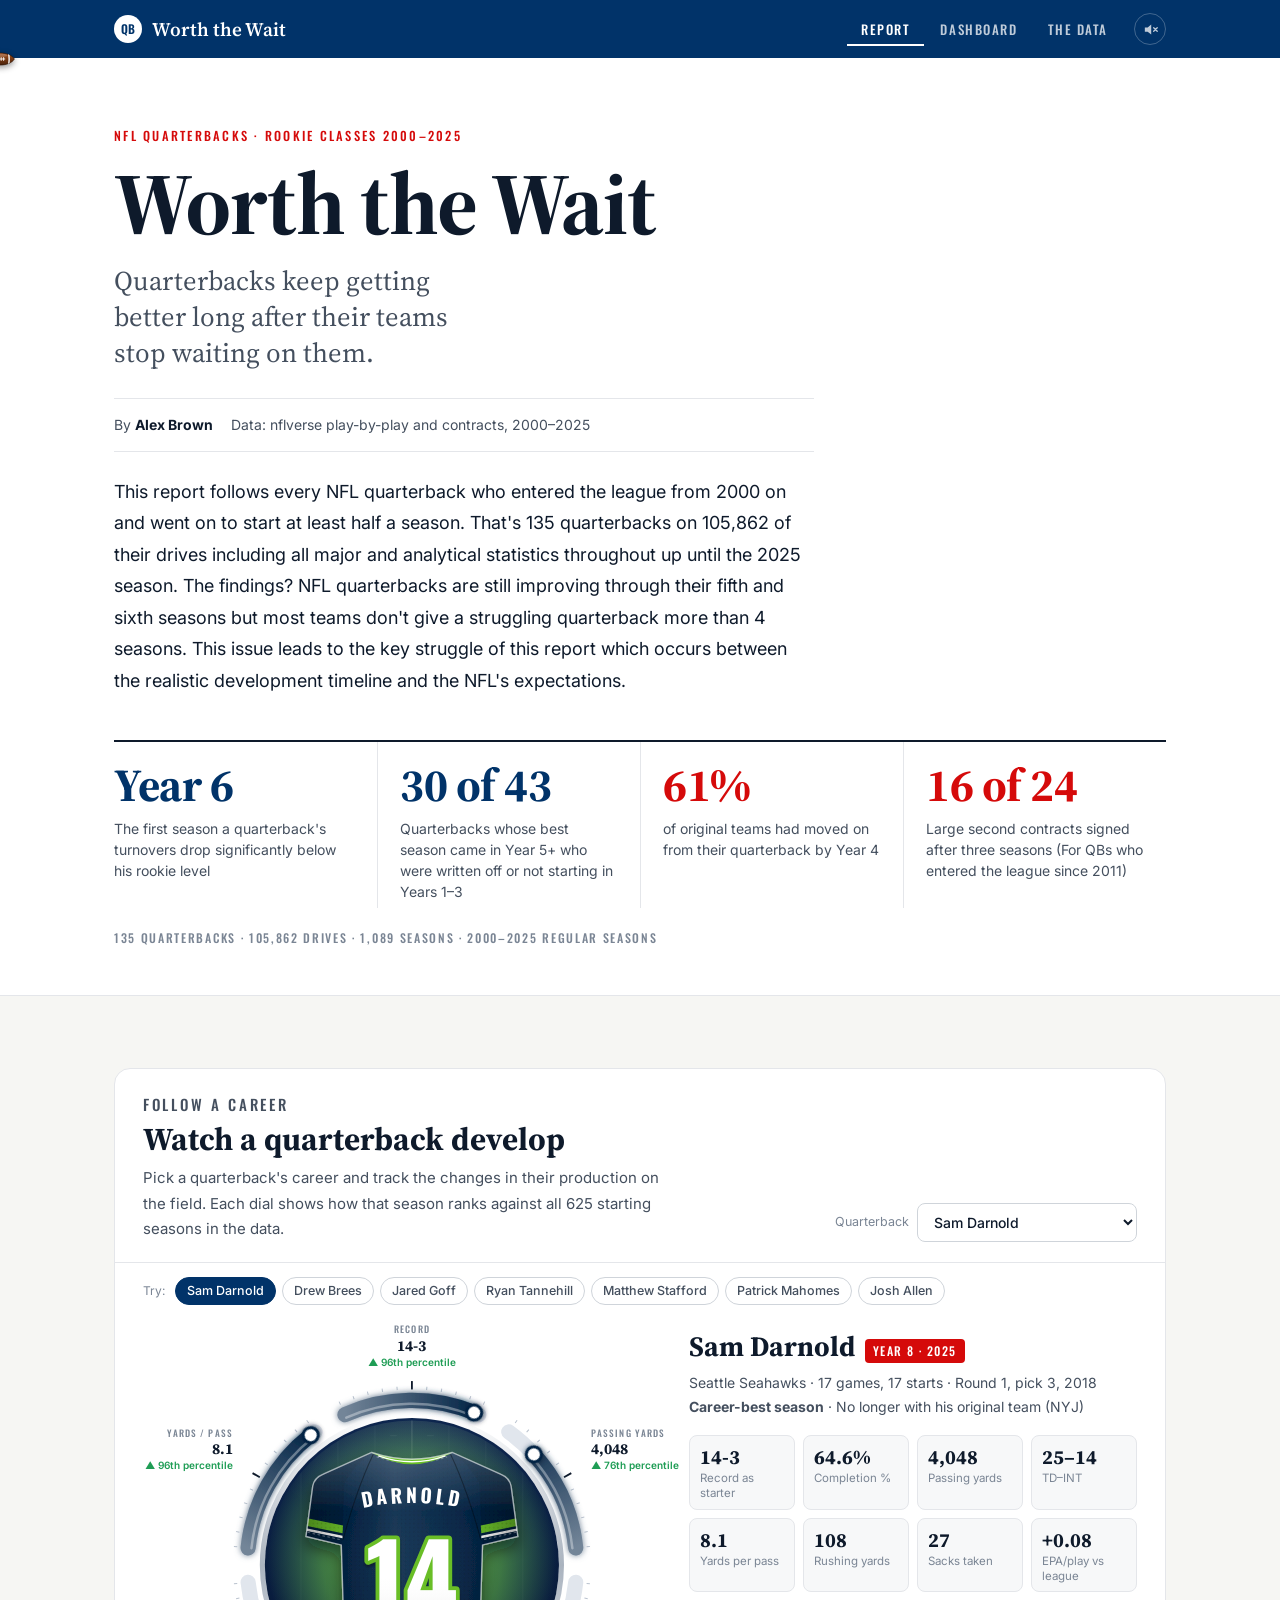
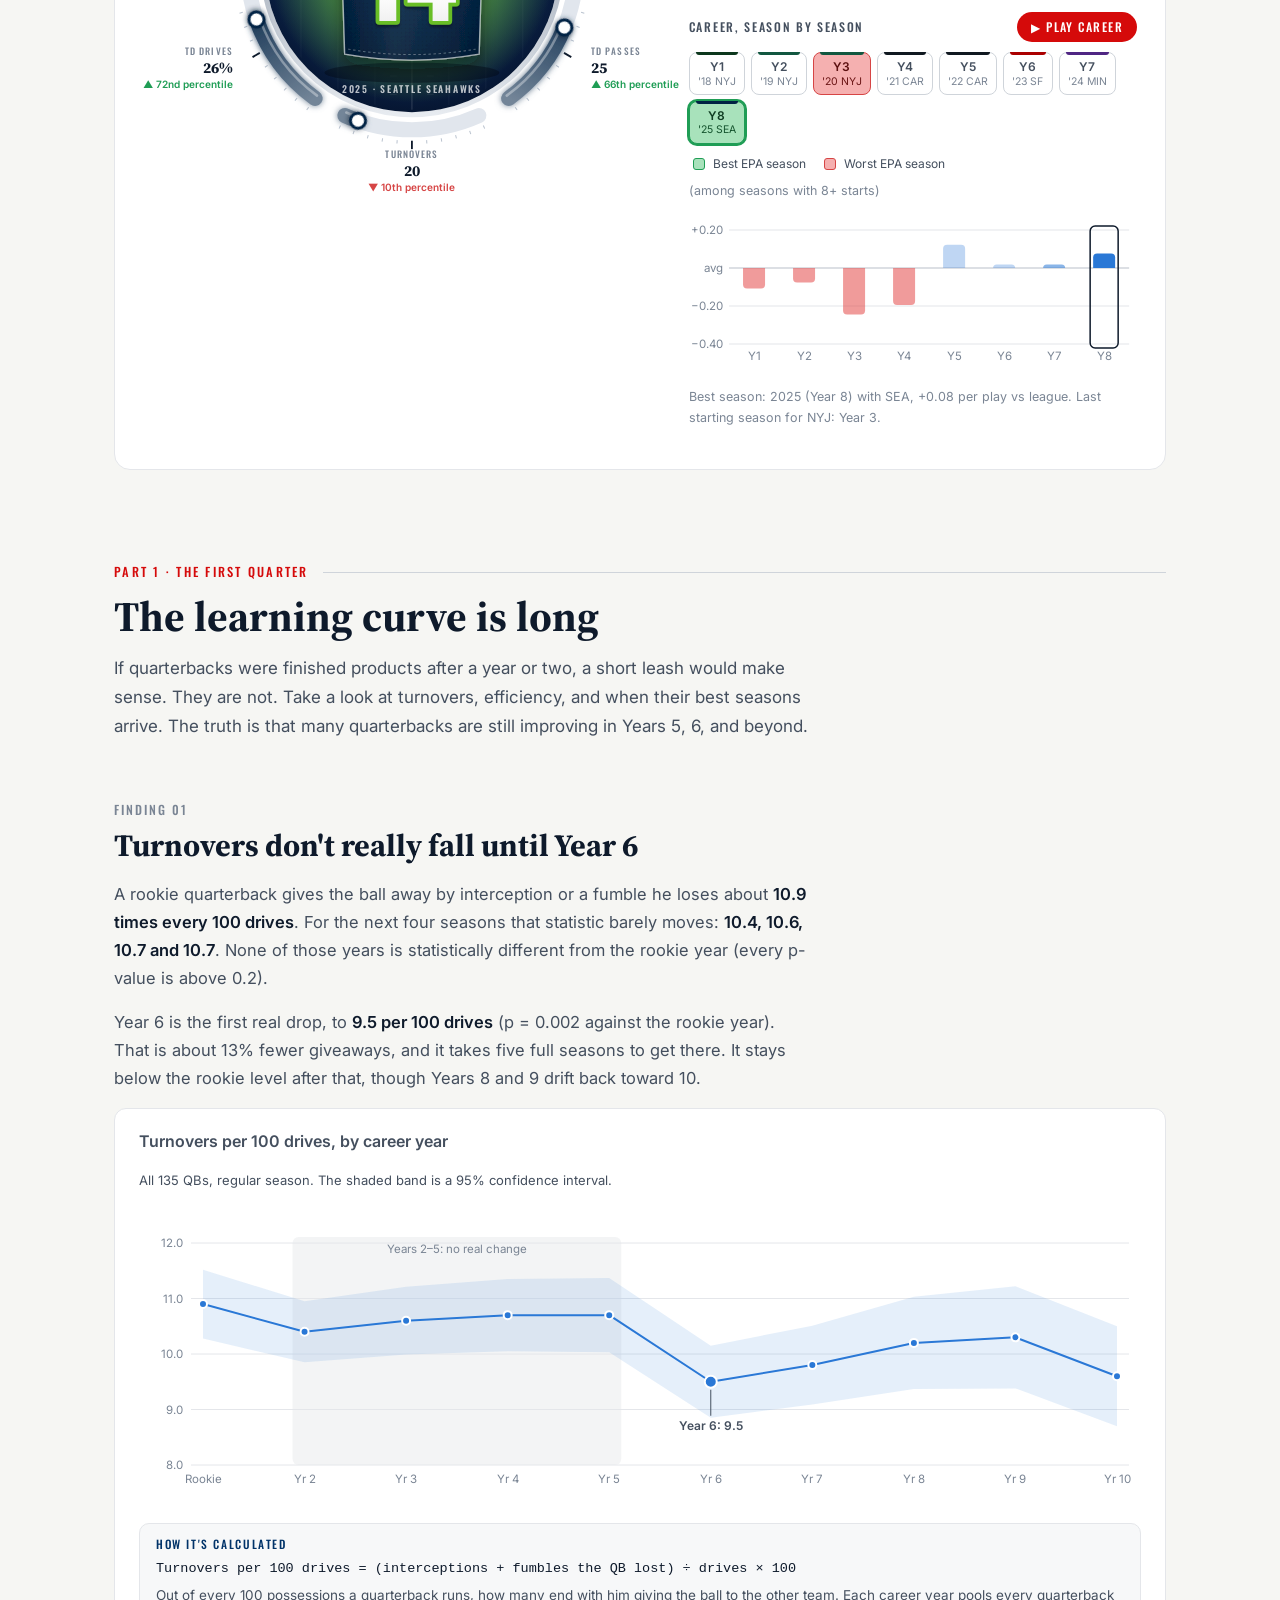
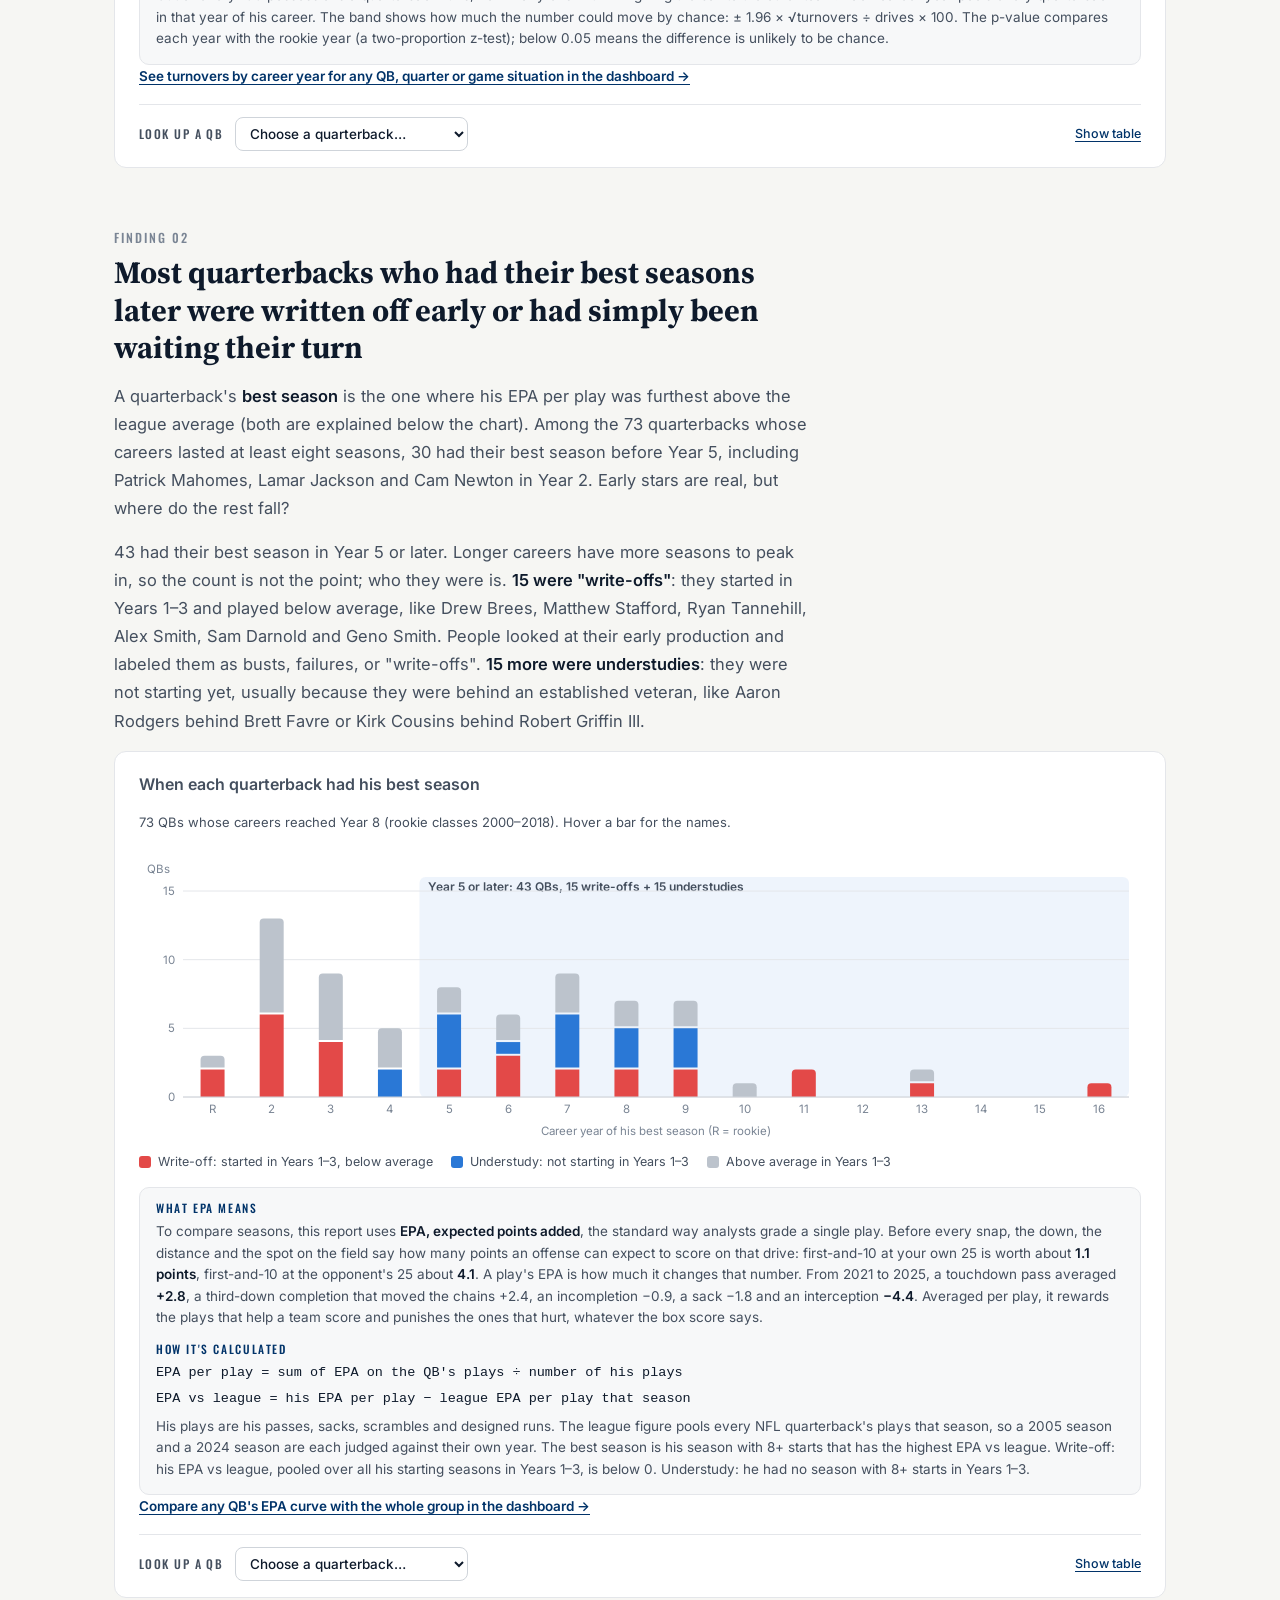
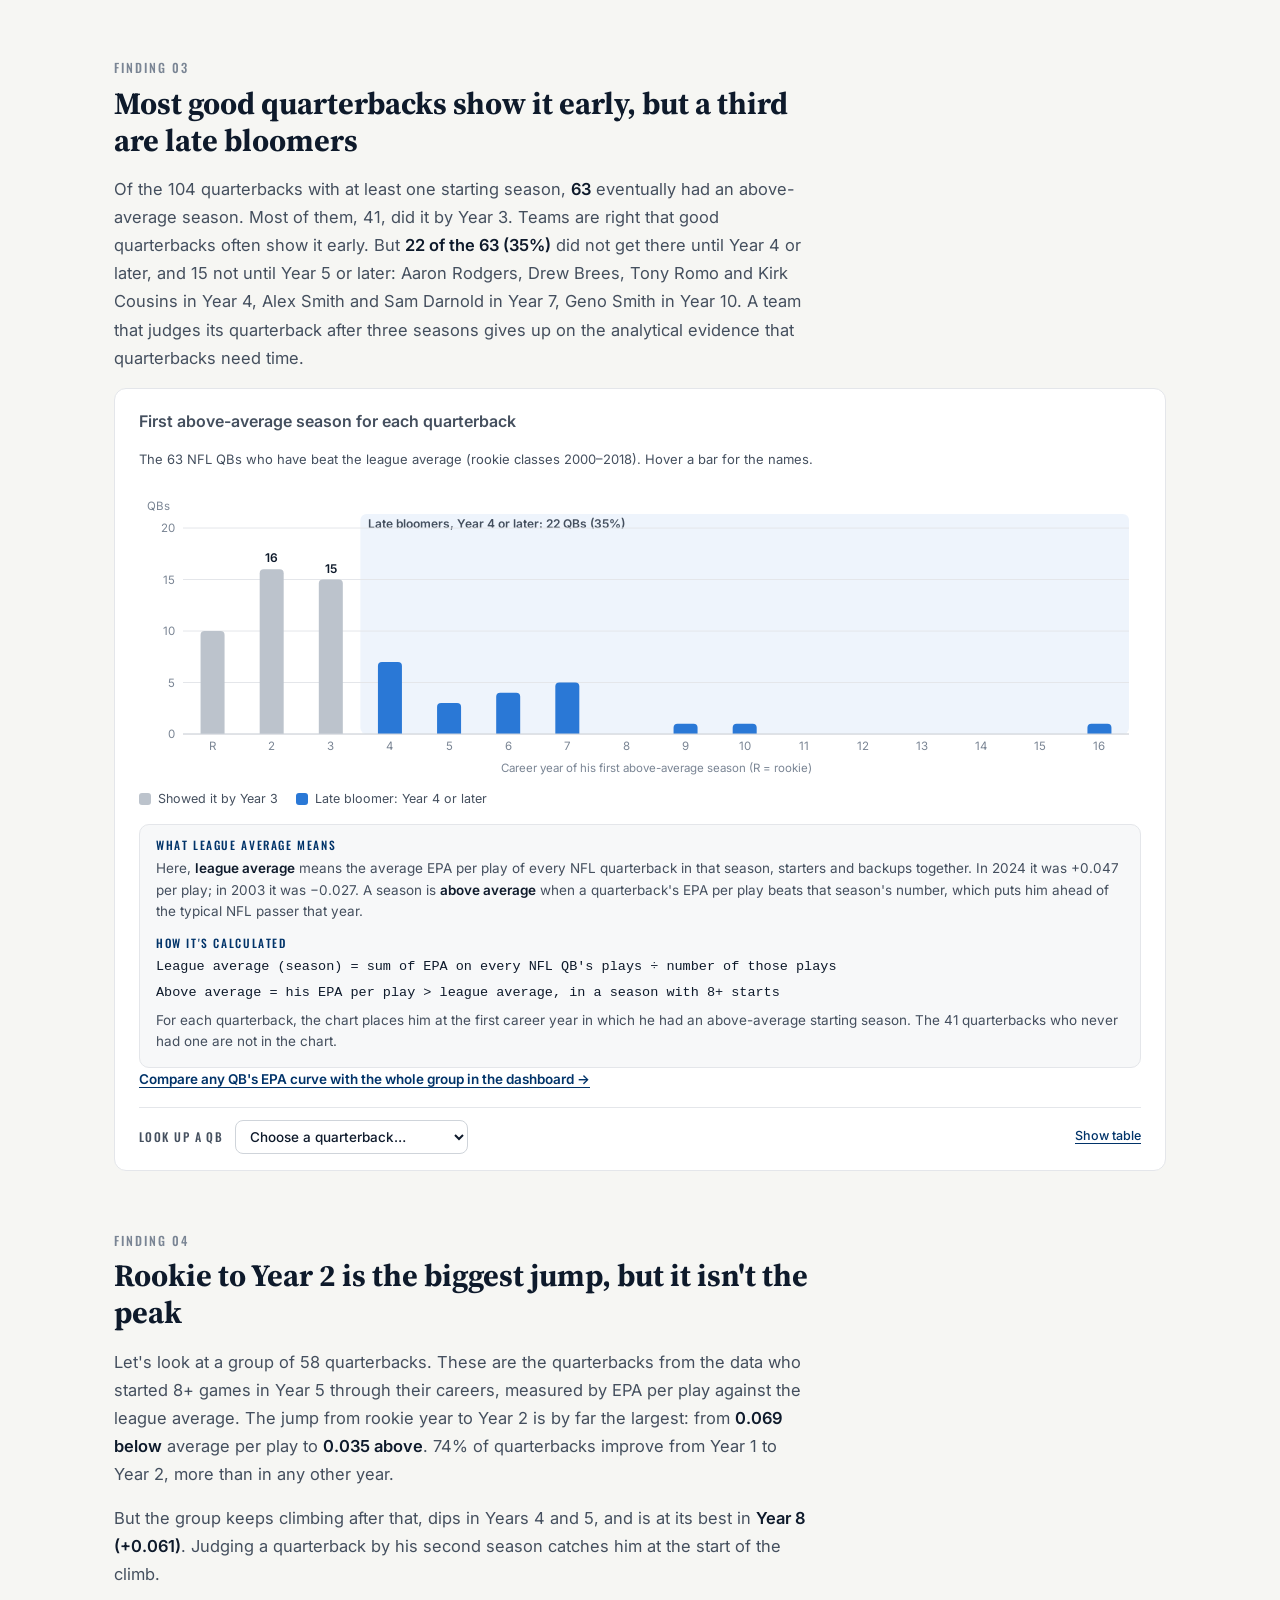
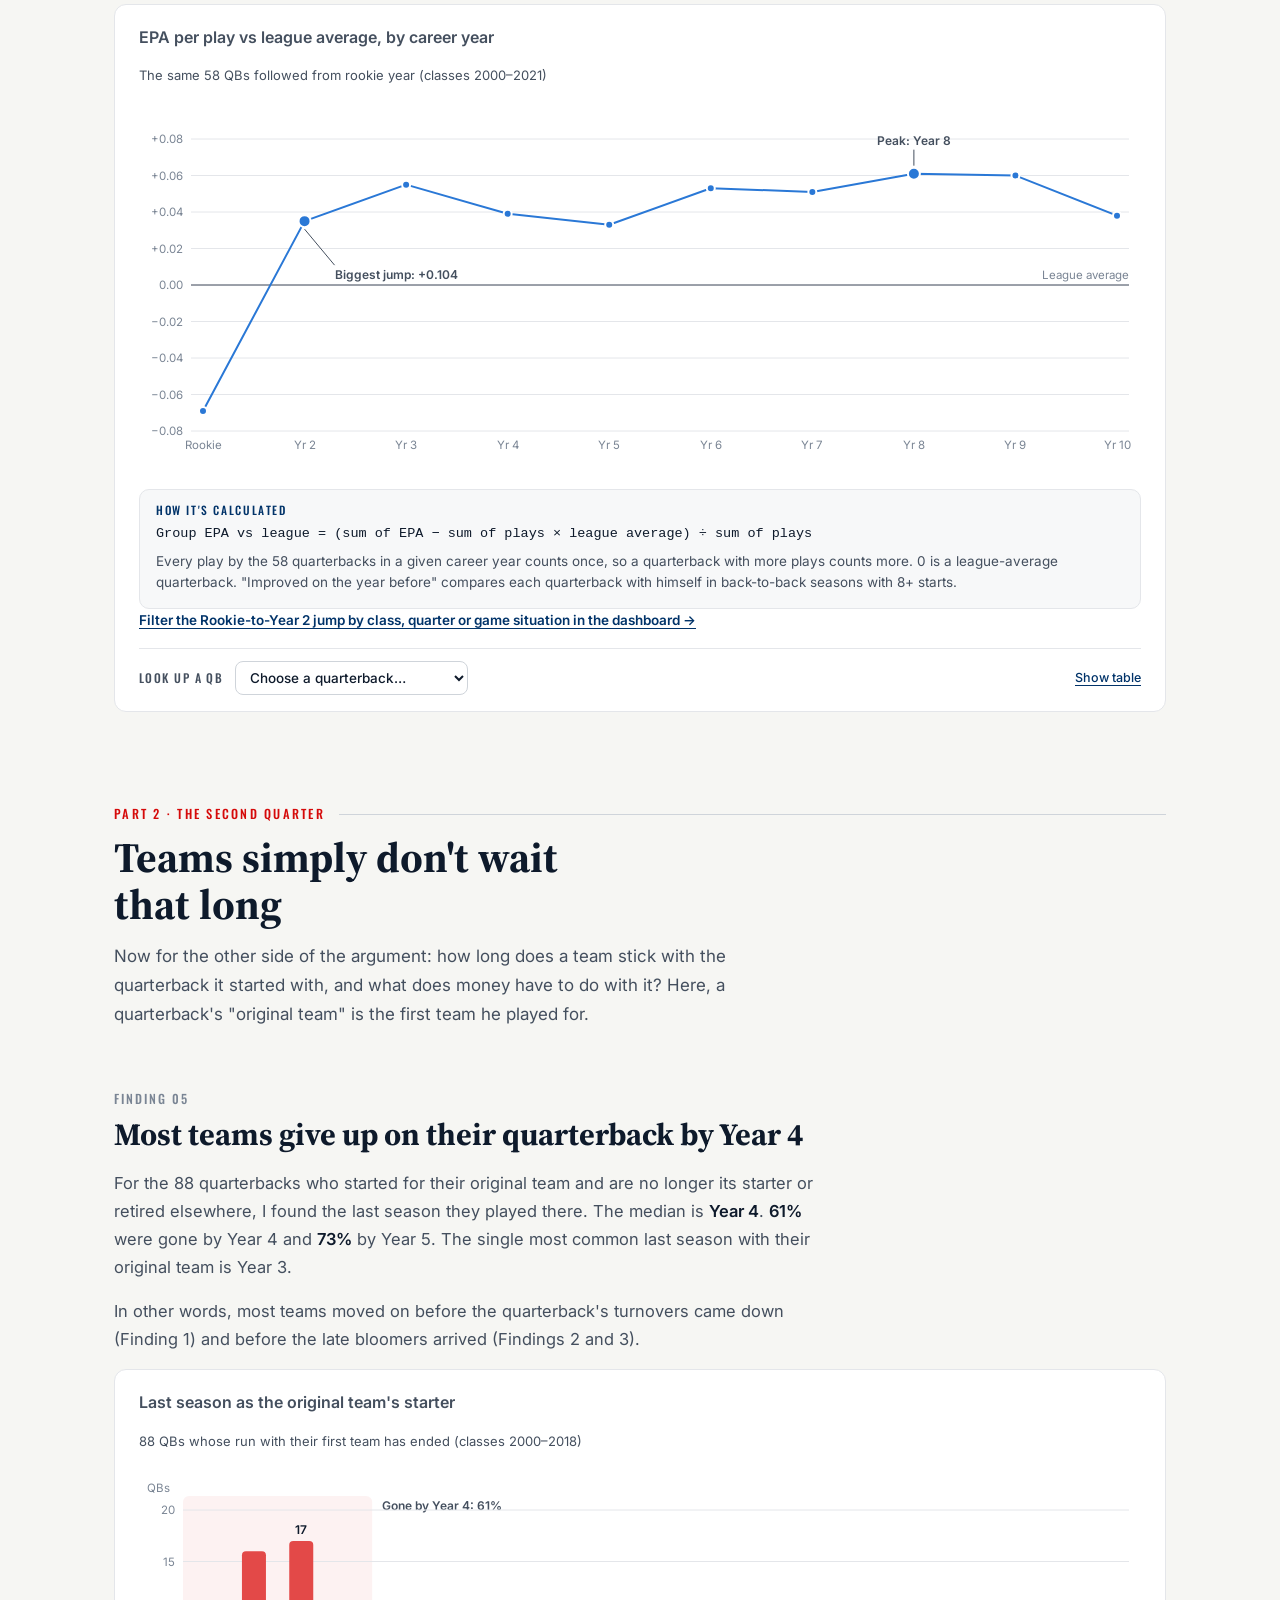
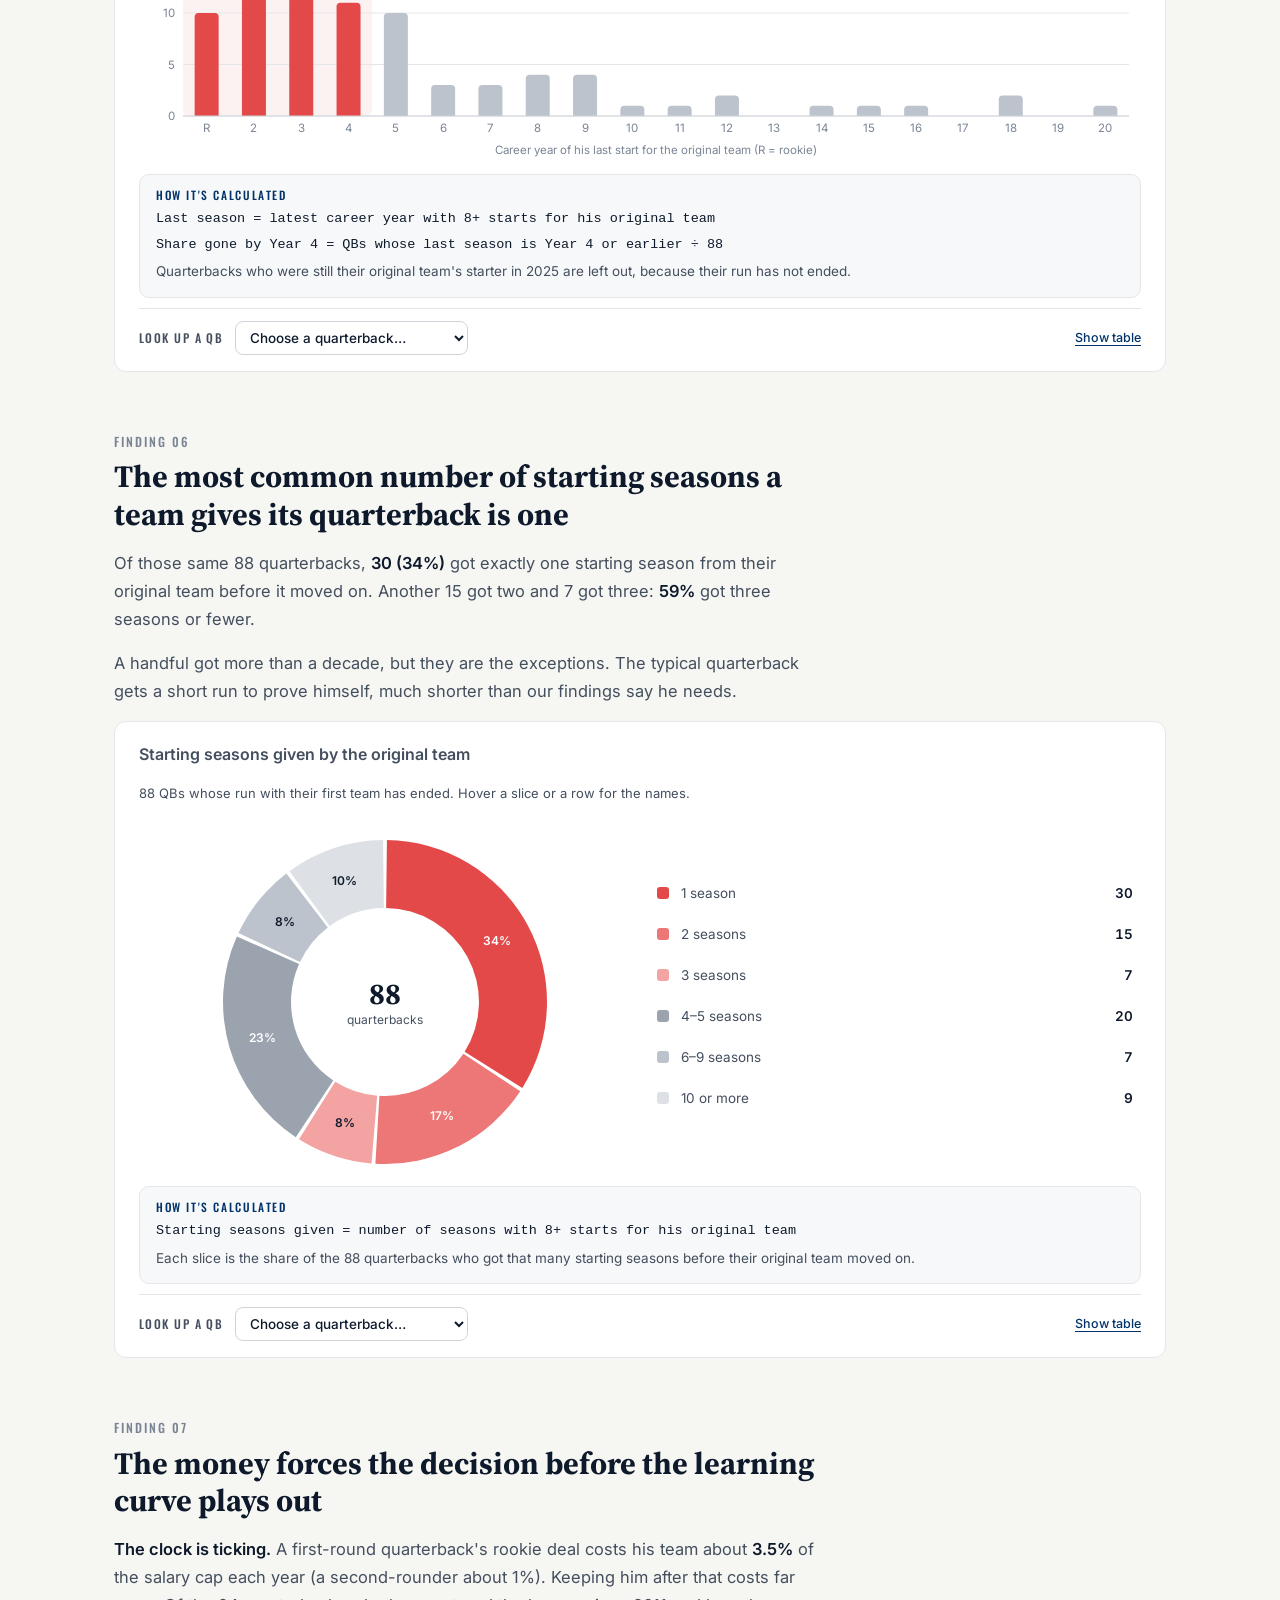
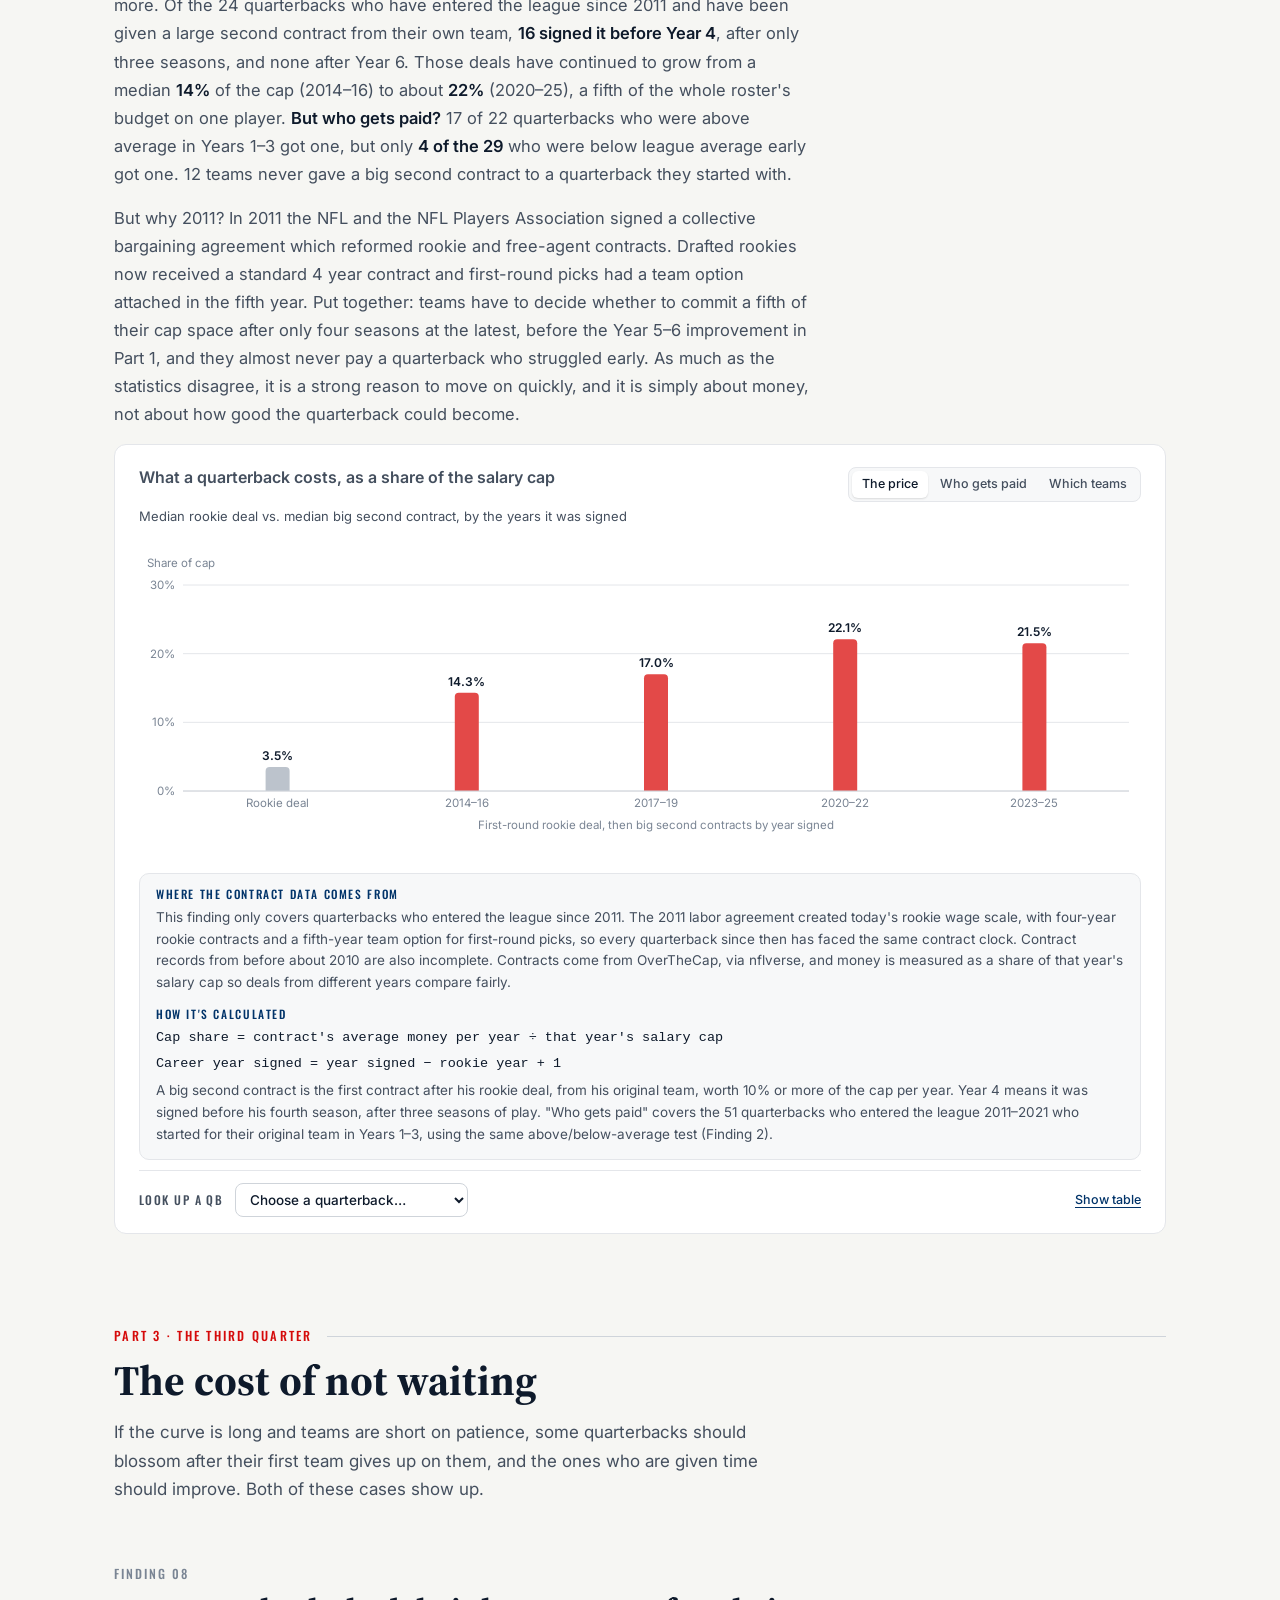
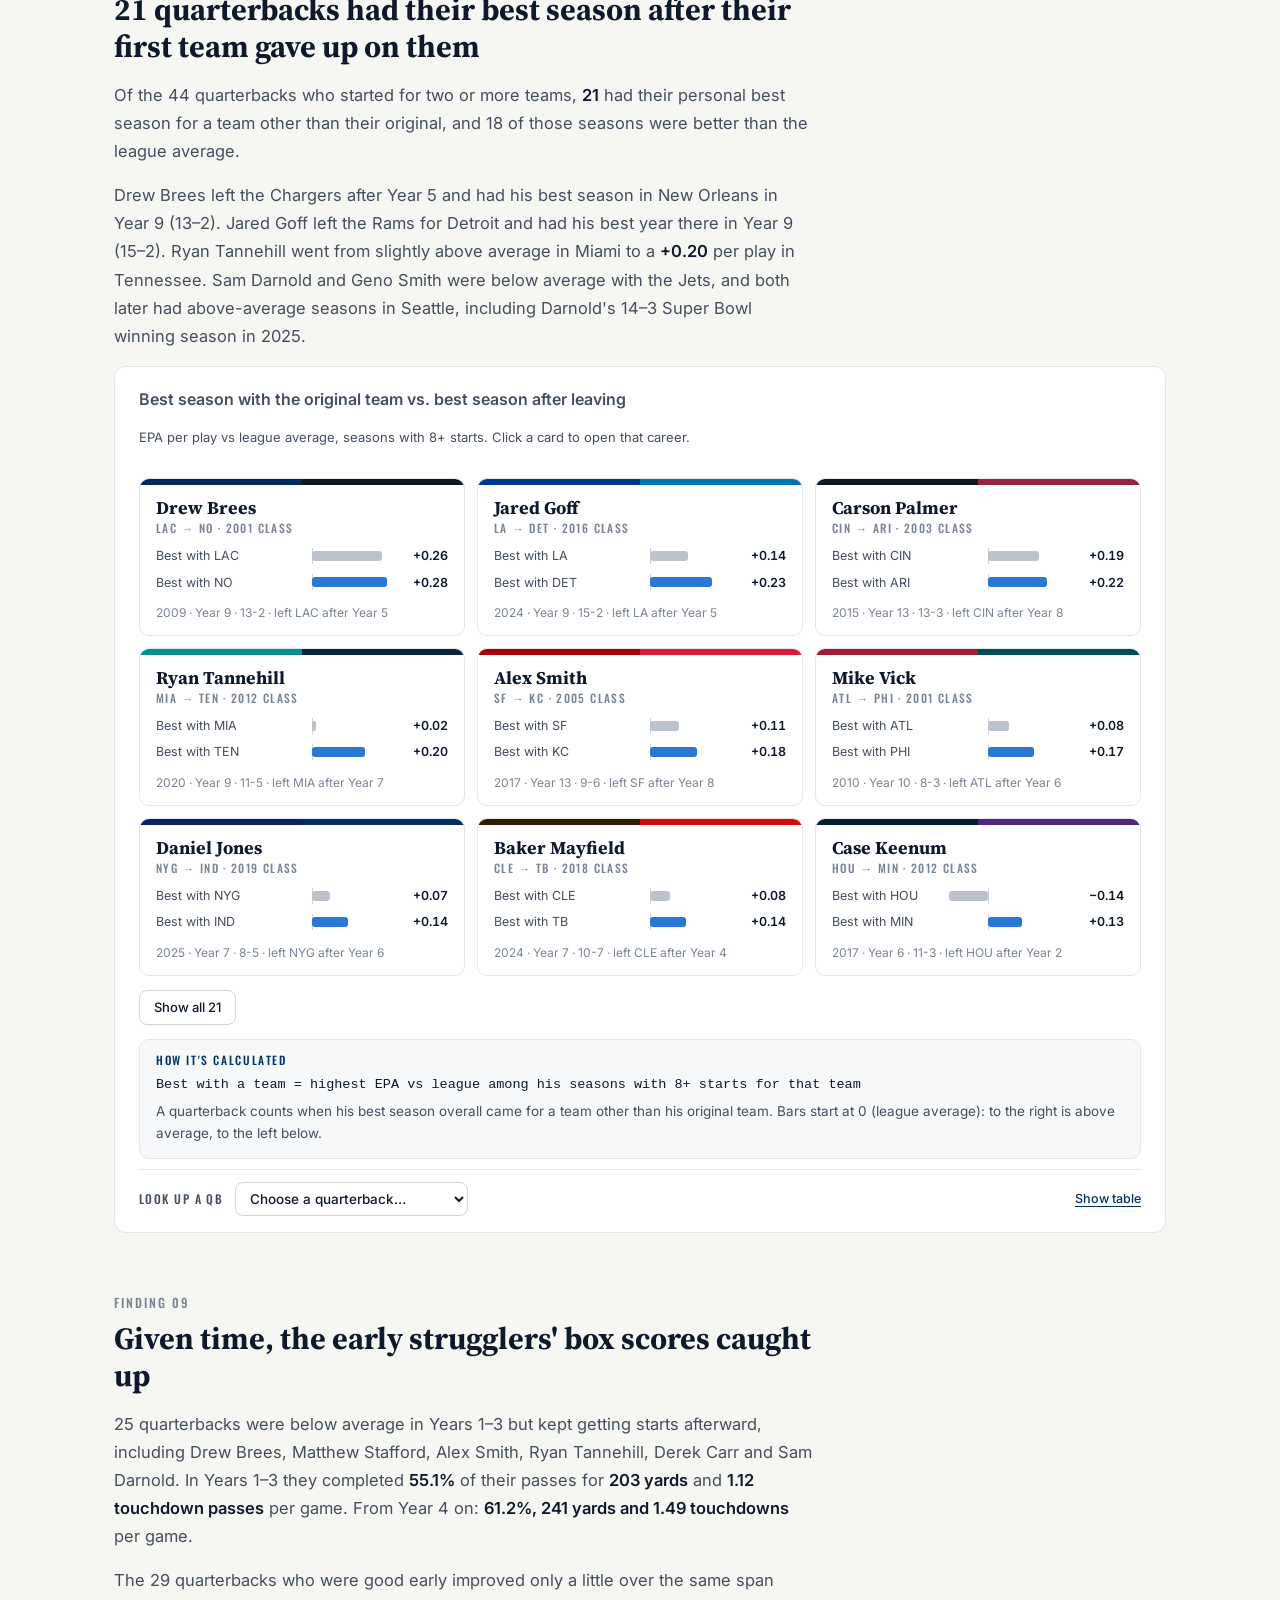
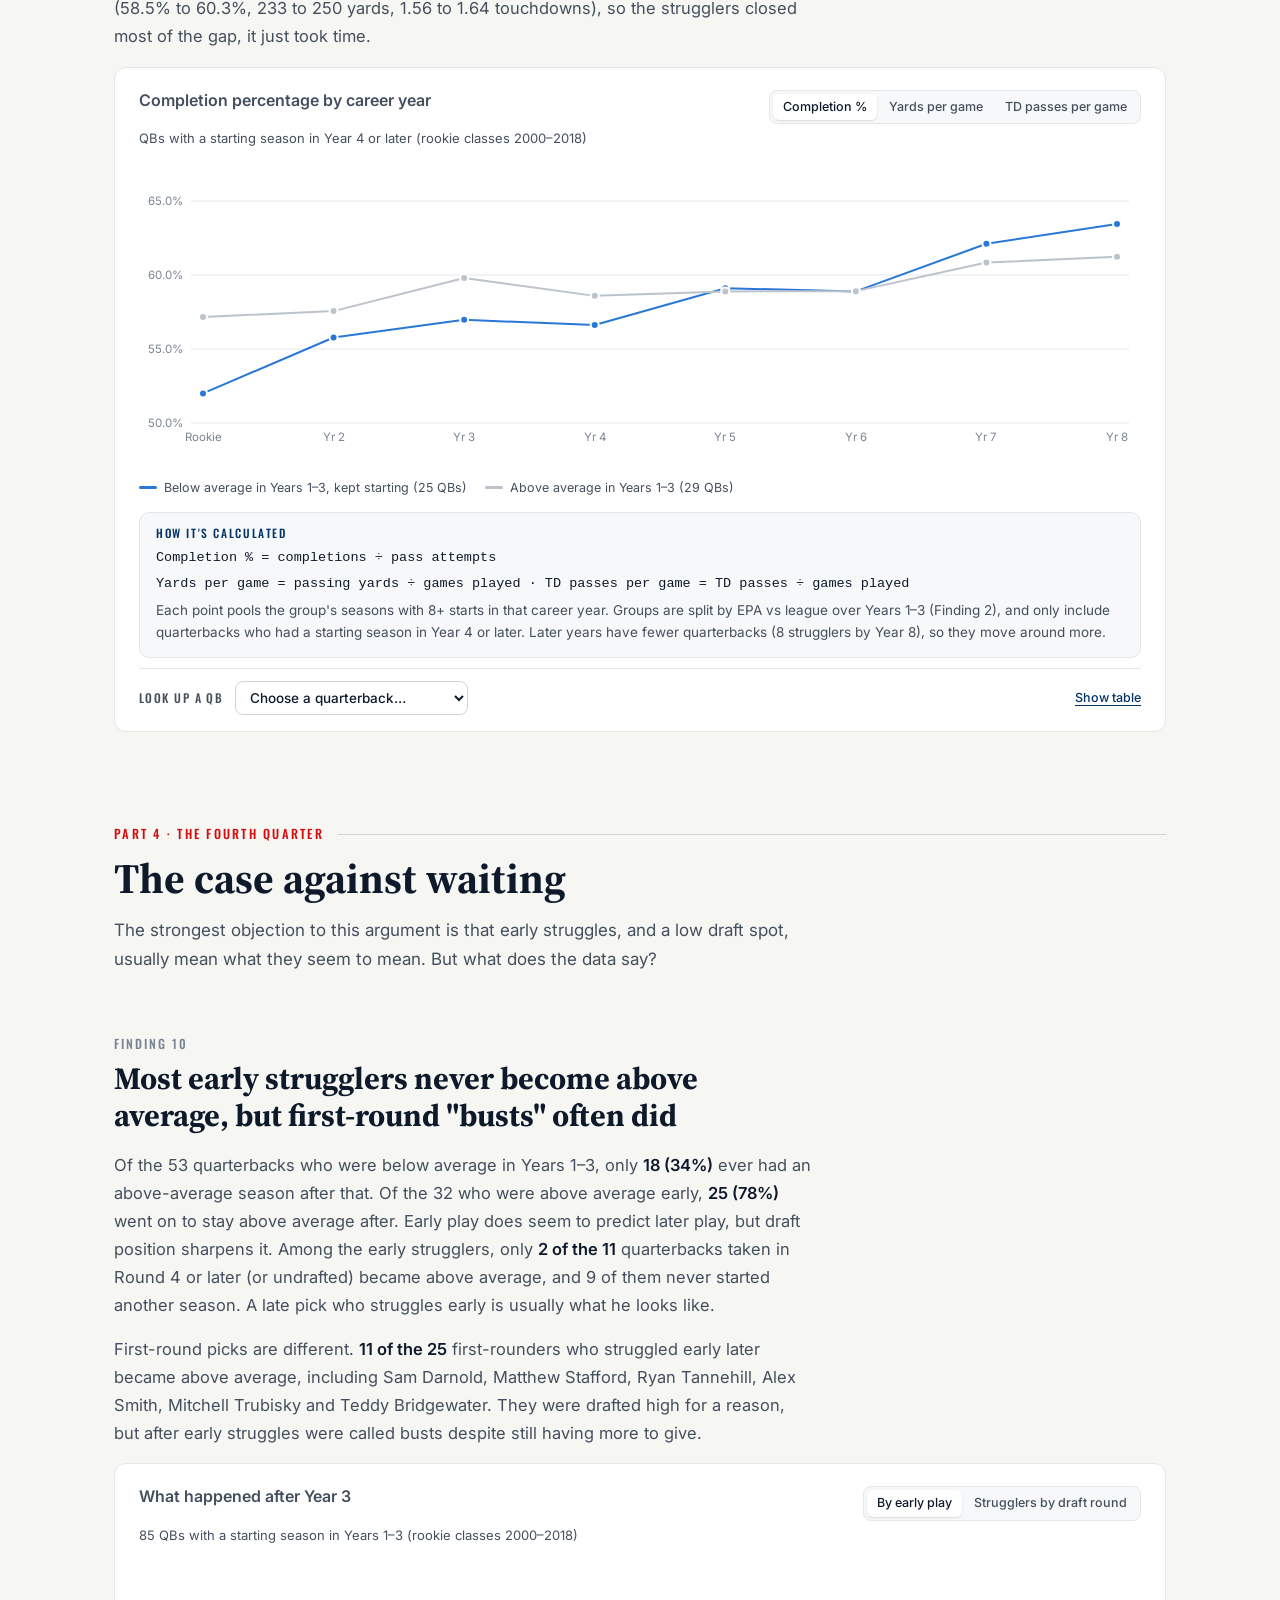
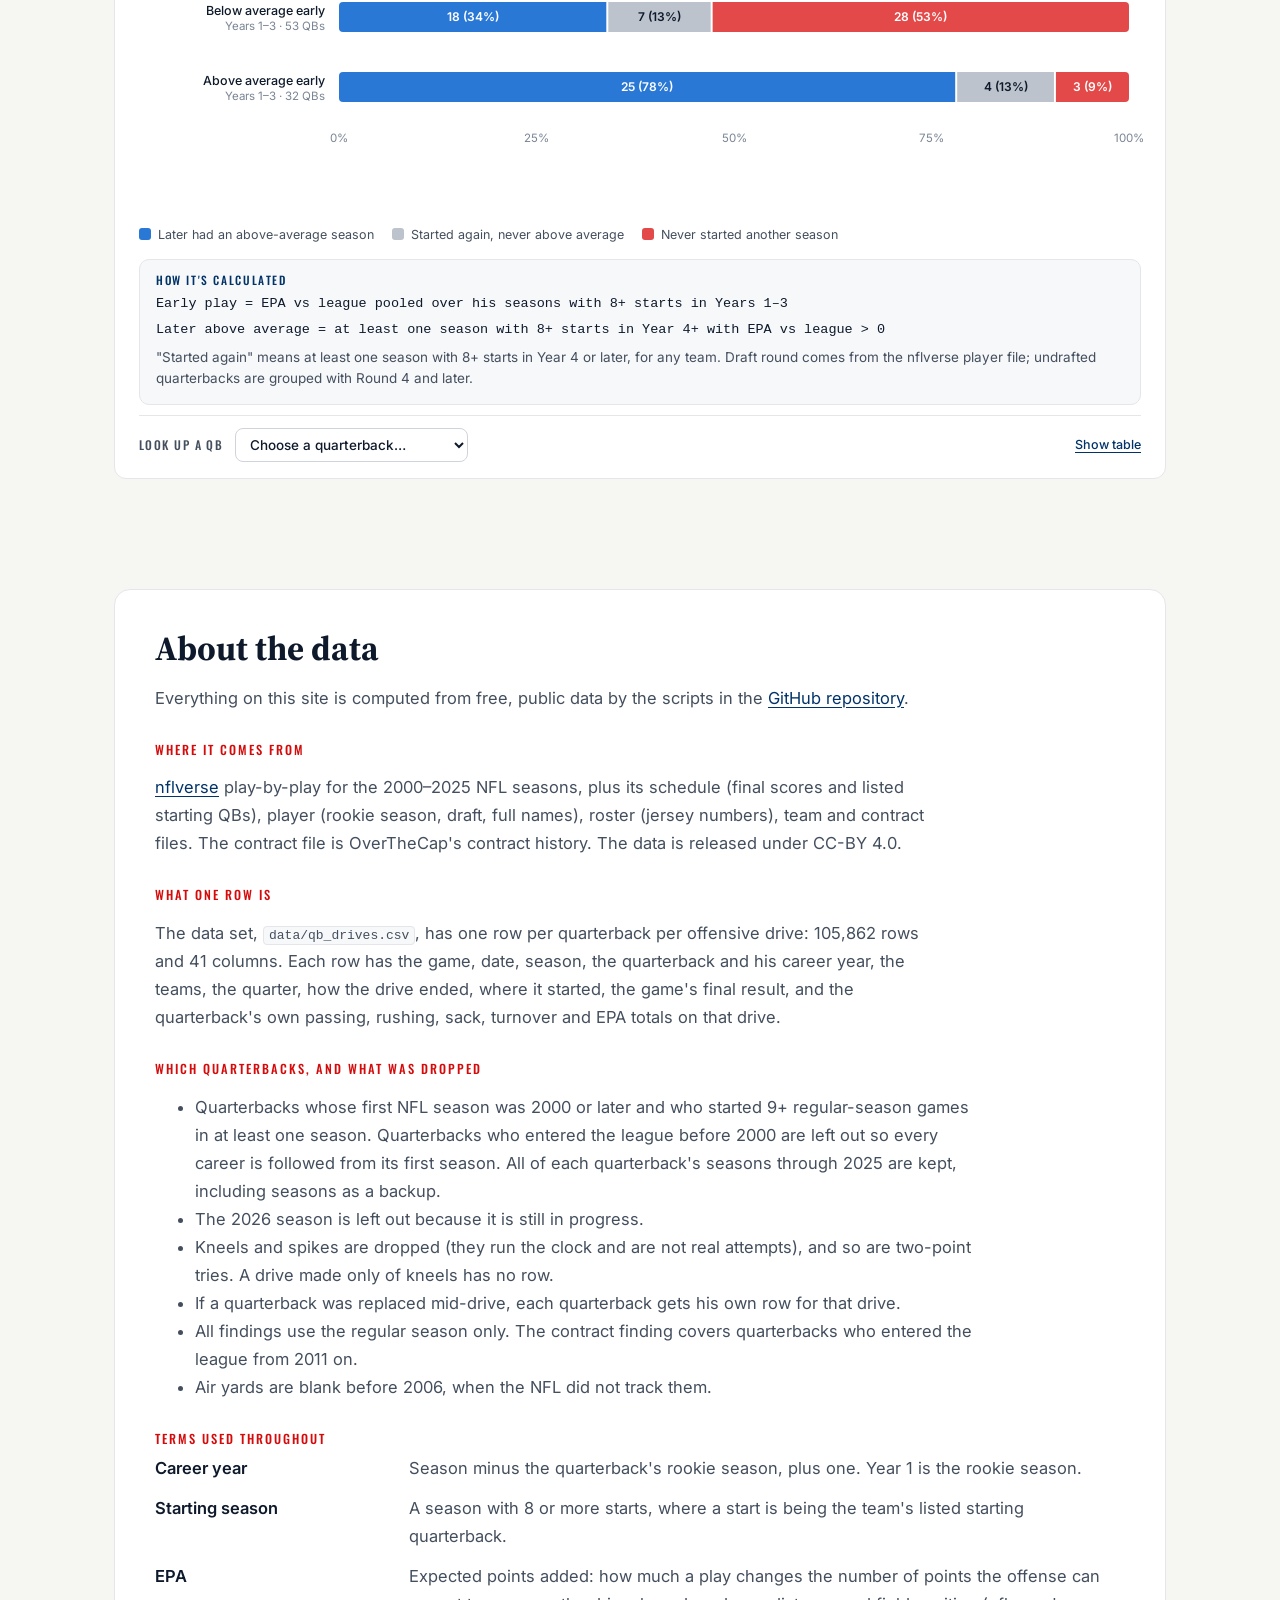
==== index.html @ 7bbe448c "Drop the count measure from the dashboard's career chart Co-Authored-By: Claude Opus 5.5 <noreply@an" ====
<!doctype html>
<html lang="en">
<head>
  <meta charset="utf-8">
  <meta name="viewport" content="width=device-width, initial-scale=1">
  <title>Worth the Wait</title>
  <meta name="description" content="NFL quarterbacks keep improving long after most teams stop waiting on them. A drive-by-drive look at every starting QB who entered the league from 2000 to 2025.">
  <link rel="preconnect" href="https://fonts.googleapis.com">
  <link rel="preconnect" href="https://fonts.gstatic.com" crossorigin>
  <link href="https://fonts.googleapis.com/css2?family=Inter:wght@400;500;600&family=Oswald:wght@500;700&family=Barlow+Condensed:ital,wght@0,500;0,600;0,700;0,800;1,700;1,800&family=Source+Serif+4:opsz,wght@8..60,400;8..60,600;8..60,700&display=swap" rel="stylesheet">
  <!-- look switch: ?look=pro turns on the pro theme (remembered in this browser), ?look=plain turns it off -->
  <script>try{var q=new URLSearchParams(location.search).get("look");if(q)localStorage.setItem("qb-look",q);var l=q||localStorage.getItem("qb-look");if(l==="pro"||l==="glass")document.documentElement.classList.add("glass","pro")}catch(e){}</script>
  <link rel="stylesheet" href="assets/style.css?v=20261001k">
</head>
<body>

<nav class="nav" aria-label="Site">
  <div class="wrap">
    <a class="brand" href="index.html"><span class="brand-mark">QB</span><span>Worth the Wait</span></a>
    <div class="nav-links">
      <a href="index.html" aria-current="page">Report</a>
      <a href="dashboard.html">Dashboard</a>
      <a href="#about">The Data</a>
    </div>
  </div>
  <div class="progress" id="progress">
    <span class="football" id="football" aria-hidden="true">
      <i class="speed"></i><i class="speed"></i><i class="speed"></i>
      <svg viewBox="0 0 40 22">
        <defs>
          <linearGradient id="fb-leather" x1="0" y1="0" x2="0" y2="1">
            <stop offset="0" stop-color="#a85a2a"/><stop offset=".45" stop-color="#7a3b14"/><stop offset="1" stop-color="#4a210a"/>
          </linearGradient>
          <clipPath id="fb-clip"><path d="M2,11 C8,1 32,1 38,11 C32,21 8,21 2,11 Z"/></clipPath>
        </defs>
        <path d="M2,11 C8,1 32,1 38,11 C32,21 8,21 2,11 Z" fill="url(#fb-leather)" stroke="#2e1405" stroke-width=".8"/>
        <g clip-path="url(#fb-clip)">
          <path id="fb-stripe-a" d="M9.5,3 Q7.6,11 9.5,19" fill="none" stroke="#fff" stroke-width="1.7"/>
          <path id="fb-stripe-b" d="M30.5,3 Q32.4,11 30.5,19" fill="none" stroke="#fff" stroke-width="1.7"/>
          <g id="fb-laces">
            <line x1="14" y1="0" x2="26" y2="0" stroke="#fff" stroke-width="1.1" stroke-linecap="round"/>
            <g stroke="#fff" stroke-width="1.1" stroke-linecap="round">
              <line x1="15.5" y1="-1.8" x2="15.5" y2="1.8"/><line x1="18.5" y1="-1.8" x2="18.5" y2="1.8"/>
              <line x1="21.5" y1="-1.8" x2="21.5" y2="1.8"/><line x1="24.5" y1="-1.8" x2="24.5" y2="1.8"/>
            </g>
          </g>
          <ellipse cx="18" cy="6.5" rx="11" ry="2.4" fill="#fff" opacity=".18"/>
        </g>
      </svg>
    </span>
  </div>
</nav>

<header class="hero">
  <div class="wrap">
    <p class="kicker">NFL quarterbacks · Rookie classes 2000–2025</p>
    <h1>Worth the Wait</h1>
    <p class="dek">Quarterbacks keep getting better long after their teams stop waiting on them.</p>
    <p class="byline"><span>By <strong>Alex Brown</strong></span><span>Data: nflverse play-by-play and contracts, 2000–2025</span></p>
    <p class="summary">
      This report follows every NFL quarterback who entered the league from 2000 on and went on to
      start at least half a season. That's 135 quarterbacks on 105,862 of their drives including all
      major and analytical statistics throughout up until the 2025 season. The findings? NFL
      quarterbacks are still improving through their fifth and sixth seasons but most teams don't give
      a struggling quarterback more than 4 seasons. This issue leads to the key struggle of this report
      which occurs between the realistic development timeline and the NFL's expectations.
    </p>

    <div class="scoreboard" aria-label="Headline numbers">
      <div class="score"><div class="value" data-count="6" data-prefix="Year ">Year 6</div>
        <div class="label">The first season a quarterback's turnovers drop significantly below his rookie level</div></div>
      <div class="score"><div class="value" data-count="30" data-suffix=" of 43">30 of 43</div>
        <div class="label">Quarterbacks whose best season came in Year 5+ who were written off or not starting in Years 1–3</div></div>
      <div class="score team"><div class="value" data-count="61" data-suffix="%">61%</div>
        <div class="label">of original teams had moved on from their quarterback by Year 4</div></div>
      <div class="score team"><div class="value" data-count="16" data-suffix=" of 24">16 of 24</div>
        <div class="label">Large second contracts signed after three seasons (For QBs who entered the league since 2011)</div></div>
    </div>
    <p class="dataset-line">135 quarterbacks · 105,862 drives · 1,089 seasons · 2000–2025 regular seasons</p>
  </div>
</header>

<main class="wrap">

  <!-- ================= CAREER EXPLORER ================= -->
  <section class="explorer reveal" id="explorer" aria-labelledby="explorer-title">
    <div class="explorer-head">
      <div>
        <p class="kicker" style="margin:0 0 10px">Follow a career</p>
        <h2 id="explorer-title">Watch a quarterback develop</h2>
        <p>Pick a quarterback's career and track the changes in their production on the field. Each dial
          shows how that season ranks against all 625 starting seasons in the data.</p>
      </div>
      <div class="picker">
        <label for="qb-select" class="note">Quarterback</label>
        <select id="qb-select"></select>
      </div>
    </div>
    <div class="quick" id="quick"><span>Try:</span></div>
    <div class="explorer-body">
      <div class="dial-wrap" id="dial"></div>
      <div class="season-panel">
        <div class="season-title">
          <h3 id="s-name">–</h3>
          <span class="yr" id="s-year">–</span>
        </div>
        <p class="season-meta" id="s-meta"></p>
        <div class="statline" id="s-stats"></div>
        <div class="timeline">
          <div class="timeline-head">
            <h4>Career, season by season</h4>
            <button class="play" id="play" type="button">▶ Play career</button>
          </div>
          <div class="seasons" id="seasons"></div>
          <div class="career-chart" id="career-chart"></div>
          <p class="note" id="career-note"></p>
        </div>
      </div>
    </div>
  </section>

  <!-- ================= PART 1 ================= -->
  <div class="part reveal" id="part1">
    <div class="part-label">Part 1 · The first quarter</div>
    <h2>The learning curve is long</h2>
    <p class="part-intro">If quarterbacks were finished products after a year or two, a short leash would make sense.
      They are not. Take a look at turnovers, efficiency, and when their best seasons arrive. The truth is that many
      quarterbacks are still improving in Years 5, 6, and beyond.</p>
  </div>

  <section class="finding" id="f1">
    <div class="finding-text reveal">
      <div class="num">Finding 01</div>
      <h3>Turnovers don't really fall until Year 6</h3>
      <p>A rookie quarterback gives the ball away by interception or a fumble he loses about
        <strong>10.9 times every 100 drives</strong>. For the next four seasons that statistic barely moves:
        <strong>10.4, 10.6, 10.7 and 10.7</strong>. None of those years is statistically different from the
        rookie year (every p-value is above 0.2).</p>
      <p>Year 6 is the first real drop, to <strong>9.5 per 100 drives</strong> (p = 0.002 against the rookie
        year). That is about 13% fewer giveaways, and it takes five full seasons to get there. It stays below
        the rookie level after that, though Years 8 and 9 drift back toward 10.</p>
    </div>
    <div class="card reveal delay" data-chart="f1">
      <div class="card-head">
        <div><p class="card-title">Turnovers per 100 drives, by career year</p>
          <p class="card-sub">All 135 QBs, regular season. The shaded band is a 95% confidence interval.</p></div>
      </div>
      <div class="chart"></div>
      <div class="method">
        <h5>How it's calculated</h5>
        <p class="formula">Turnovers per 100 drives = (interceptions + fumbles the QB lost) ÷ drives × 100</p>
        <p>Out of every 100 possessions a quarterback runs, how many end with him giving the ball to the other team.
          Each career year pools every quarterback in that year of his career. The band shows how much the number
          could move by chance: ± 1.96 × √turnovers ÷ drives × 100. The p-value compares each year with the rookie year
          (a two-proportion z-test); below 0.05 means the difference is unlikely to be chance.</p>
      </div>
      <p class="explore"><a href="dashboard.html#qb=all&metric=to">See turnovers by career year for any QB, quarter or game situation in the dashboard →</a></p>
      <div class="card-foot"></div>
      <div class="tbl" hidden></div>
    </div>
  </section>

  <section class="finding" id="f2">
    <div class="finding-text reveal">
      <div class="num">Finding 02</div>
      <h3>Most quarterbacks who had their best seasons later were written off early or had simply been waiting their turn</h3>
      <p>A quarterback's <strong>best season</strong> is the one where his EPA per play was furthest above the league
        average (both are explained below the chart). Among the 73 quarterbacks whose careers lasted at least eight seasons, 30 had their best season before
        Year 5, including Patrick Mahomes, Lamar Jackson and Cam Newton in Year 2. Early stars are real, but where do
        the rest fall?</p>
      <p>43 had their best season in Year 5 or later. Longer careers have more seasons to peak in, so the count is not the
        point; who they were is. <strong>15 were "write-offs"</strong>: they started in Years 1–3 and played below
        average, like Drew Brees, Matthew Stafford, Ryan Tannehill, Alex Smith, Sam Darnold and Geno Smith. People
        looked at their early production and labeled them as busts, failures, or "write-offs".
        <strong>15 more were understudies</strong>: they were not starting yet, usually because they were behind an
        established veteran, like Aaron Rodgers behind Brett Favre or Kirk Cousins behind Robert Griffin III.</p>
    </div>
    <div class="card reveal delay" data-chart="f2">
      <div class="card-head">
        <div><p class="card-title">When each quarterback had his best season</p>
          <p class="card-sub">73 QBs whose careers reached Year 8 (rookie classes 2000–2018). Hover a bar for the names.</p></div>
      </div>
      <div class="chart"></div>
      <div class="legend"><span><i style="background:var(--c-team)"></i>Write-off: started in Years 1–3, below average</span>
        <span><i style="background:var(--c-qb)"></i>Understudy: not starting in Years 1–3</span>
        <span><i style="background:var(--c-neutral)"></i>Above average in Years 1–3</span></div>
      <div class="method">
        <h5>What EPA means</h5>
        <p class="define">To compare seasons, this report uses <strong>EPA, expected points added</strong>, the standard way analysts grade a single play. Before every snap, the down, the distance and the spot on the field say how many points an offense can expect to score on that drive: first-and-10 at your own 25 is worth about <strong>1.1 points</strong>, first-and-10 at the opponent's 25 about <strong>4.1</strong>. A play's EPA is how much it changes that number. From 2021 to 2025, a touchdown pass averaged <strong>+2.8</strong>, a third-down completion that moved the chains +2.4, an incompletion −0.9, a sack −1.8 and an interception <strong>−4.4</strong>. Averaged per play, it rewards the plays that help a team score and punishes the ones that hurt, whatever the box score says.</p>
        <h5>How it's calculated</h5>
        <p class="formula">EPA per play = sum of EPA on the QB's plays ÷ number of his plays</p>
        <p class="formula">EPA vs league = his EPA per play − league EPA per play that season</p>
        <p>His plays are his passes, sacks, scrambles and designed runs. The league figure pools every NFL quarterback's
          plays that season, so a 2005 season and a 2024 season are each judged against their own year. The best season
          is his season with 8+ starts that has the highest EPA vs league. Write-off: his EPA vs league, pooled over all his
          starting seasons in Years 1–3, is below 0. Understudy: he had no season with 8+ starts in Years 1–3.</p>
      </div>
      <p class="explore"><a href="dashboard.html#qb=all&metric=epa">Compare any QB's EPA curve with the whole group in the dashboard →</a></p>
      <div class="card-foot"></div>
      <div class="tbl" hidden></div>
    </div>
  </section>

  <section class="finding" id="f3">
    <div class="finding-text reveal">
      <div class="num">Finding 03</div>
      <h3>Most good quarterbacks show it early, but a third are late bloomers</h3>
      <p>Of the 104 quarterbacks with at least one starting season, <strong>63</strong> eventually had an above-average
        season. Most of them, 41, did it by Year 3. Teams are right that good quarterbacks often show it early. But
        <strong>22 of the 63 (35%)</strong> did not get there until Year 4 or later, and 15 not until Year 5 or later:
        Aaron Rodgers, Drew Brees, Tony Romo and Kirk Cousins in Year 4, Alex Smith and Sam Darnold in Year 7, Geno
        Smith in Year 10. A team that judges its quarterback after three seasons gives up on the analytical evidence that quarterbacks need time.</p>
    </div>
    <div class="card reveal delay" data-chart="f3">
      <div class="card-head">
        <div><p class="card-title">First above-average season for each quarterback</p>
          <p class="card-sub">The 63 NFL QBs who have beat the league average (rookie classes 2000–2018). Hover a bar for the names.</p></div>
      </div>
      <div class="chart"></div>
      <div class="legend"><span><i style="background:var(--c-neutral)"></i>Showed it by Year 3</span>
        <span><i style="background:var(--c-qb)"></i>Late bloomer: Year 4 or later</span></div>
      <div class="method">
        <h5>What league average means</h5>
        <p class="define">Here, <strong>league average</strong> means the average EPA per play of every NFL quarterback in that season, starters and backups together. In 2024 it was +0.047 per play; in 2003 it was −0.027. A season is <strong>above average</strong> when a quarterback's EPA per play beats that season's number, which puts him ahead of the typical NFL passer that year.</p>
        <h5>How it's calculated</h5>
        <p class="formula">League average (season) = sum of EPA on every NFL QB's plays ÷ number of those plays</p>
        <p class="formula">Above average = his EPA per play &gt; league average, in a season with 8+ starts</p>
        <p>For each quarterback, the chart places him at the first career year in which he had an above-average
          starting season. The 41 quarterbacks who never had one are not in the chart.</p>
      </div>
      <p class="explore"><a href="dashboard.html#qb=all&metric=epa">Compare any QB's EPA curve with the whole group in the dashboard →</a></p>
      <div class="card-foot"></div>
      <div class="tbl" hidden></div>
    </div>
  </section>

  <section class="finding" id="f4">
    <div class="finding-text reveal">
      <div class="num">Finding 04</div>
      <h3>Rookie to Year 2 is the biggest jump, but it isn't the peak</h3>
      <p>Let's look at a group of 58 quarterbacks. These are the quarterbacks from the data who started 8+ games in
        Year 5 through their careers, measured by EPA per play against the league average. The jump from rookie year to Year 2 is by
        far the largest: from <strong>0.069 below</strong> average per play to <strong>0.035 above</strong>. 74% of
        quarterbacks improve from Year 1 to Year 2, more than in any other year.</p>
      <p>But the group keeps climbing after that, dips in Years 4 and 5, and is at its best in <strong>Year 8
        (+0.061)</strong>. Judging a quarterback by his second season catches him at the start of the climb.</p>
    </div>
    <div class="card reveal delay" data-chart="f4">
      <div class="card-head">
        <div><p class="card-title">EPA per play vs league average, by career year</p>
          <p class="card-sub">The same 58 QBs followed from rookie year (classes 2000–2021)</p></div>
      </div>
      <div class="chart"></div>
      <div class="method">
        <h5>How it's calculated</h5>
        <p class="formula">Group EPA vs league = (sum of EPA − sum of plays × league average) ÷ sum of plays</p>
        <p>Every play by the 58 quarterbacks in a given career year counts once, so a quarterback with more plays counts
          more. 0 is a league-average quarterback. "Improved on the year before" compares each quarterback with himself
          in back-to-back seasons with 8+ starts.</p>
      </div>
      <p class="explore"><a href="dashboard.html#qb=all&metric=epa">Filter the Rookie-to-Year 2 jump by class, quarter or game situation in the dashboard →</a></p>
      <div class="card-foot"></div>
      <div class="tbl" hidden></div>
    </div>
  </section>

  <!-- ================= PART 2 ================= -->
  <div class="part reveal" id="part2">
    <div class="part-label">Part 2 · The second quarter</div>
    <h2>Teams simply don't wait that long</h2>
    <p class="part-intro">Now for the other side of the argument: how long does a team stick with the quarterback it
      started with, and what does money have to do with it? Here, a quarterback's "original team" is the first
      team he played for.</p>
  </div>

  <section class="finding" id="f5">
    <div class="finding-text reveal">
      <div class="num">Finding 05</div>
      <h3>Most teams give up on their quarterback by Year 4</h3>
      <p>For the 88 quarterbacks who started for their original team and are no longer its starter or retired
        elsewhere, I found the last season they played there. The median is <strong>Year 4</strong>. <strong>61%</strong>
        were gone by Year 4 and <strong>73%</strong> by Year 5. The single most common last season with their original
        team is Year 3.</p>
      <p>In other words, most teams moved on before the quarterback's turnovers came down (Finding 1) and
        before the late bloomers arrived (Findings 2 and 3).</p>
    </div>
    <div class="card reveal delay" data-chart="f5">
      <div class="card-head">
        <div><p class="card-title">Last season as the original team's starter</p>
          <p class="card-sub">88 QBs whose run with their first team has ended (classes 2000–2018)</p></div>
      </div>
      <div class="chart"></div>
      <div class="method">
        <h5>How it's calculated</h5>
        <p class="formula">Last season = latest career year with 8+ starts for his original team</p>
        <p class="formula">Share gone by Year 4 = QBs whose last season is Year 4 or earlier ÷ 88</p>
        <p>Quarterbacks who were still their original team's starter in 2025 are left out, because their run has not
          ended.</p>
      </div>
      <div class="card-foot"></div>
      <div class="tbl" hidden></div>
    </div>
  </section>

  <section class="finding" id="f6">
    <div class="finding-text reveal">
      <div class="num">Finding 06</div>
      <h3>The most common number of starting seasons a team gives its quarterback is one</h3>
      <p>Of those same 88 quarterbacks, <strong>30 (34%)</strong> got exactly one starting season from their original
        team before it moved on. Another 15 got two and 7 got three: <strong>59%</strong> got three seasons or fewer.</p>
      <p>A handful got more than a decade, but they are the exceptions. The typical quarterback gets a short run to prove
        himself, much shorter than our findings say he needs.</p>
    </div>
    <div class="card reveal delay" data-chart="f6">
      <div class="card-head">
        <div><p class="card-title">Starting seasons given by the original team</p>
          <p class="card-sub">88 QBs whose run with their first team has ended. Hover a slice or a row for the names.</p></div>
      </div>
      <div class="pie-wrap"><div class="chart"></div><div class="pie-legend"></div></div>
      <div class="method">
        <h5>How it's calculated</h5>
        <p class="formula">Starting seasons given = number of seasons with 8+ starts for his original team</p>
        <p>Each slice is the share of the 88 quarterbacks who got that many starting seasons before their original team
          moved on.</p>
      </div>
      <div class="card-foot"></div>
      <div class="tbl" hidden></div>
    </div>
  </section>

  <section class="finding" id="f7">
    <div class="finding-text reveal">
      <div class="num">Finding 07</div>
      <h3>The money forces the decision before the learning curve plays out</h3>
      <p><strong>The clock is ticking.</strong> A first-round quarterback's rookie deal costs his team about <strong>3.5%</strong>
        of the salary cap each year (a second-rounder about 1%). Keeping him after that costs far more. Of the 24
        quarterbacks who have entered the league since 2011 and have been given a large second contract from their own team,
        <strong>16 signed it before Year 4</strong>, after only three seasons, and none after Year 6.
        Those deals have continued to grow from a median <strong>14%</strong> of the cap (2014–16) to
        about <strong>22%</strong> (2020–25), a fifth of the whole roster's budget on one player.
        <strong>But who gets paid?</strong> 17 of 22 quarterbacks who were above average in Years 1–3 got one, but only
        <strong>4 of the 29</strong> who were below league average early got one. 12 teams never gave a big second
        contract to a quarterback they started with.</p>
      <p>But why 2011? In 2011 the NFL and the NFL Players Association
        signed a collective bargaining agreement which reformed rookie and free-agent contracts. Drafted rookies now
        received a standard 4 year contract and first-round picks had a team option attached in the fifth year.
        Put together: teams have to decide whether to commit a fifth of their cap space after only four seasons at the
        latest, before the Year 5–6 improvement in Part 1, and they almost never pay a quarterback who struggled early.
        As much as the statistics disagree, it is a strong reason to move on quickly, and it is simply about money, not
        about how good the quarterback could become.</p>
    </div>
    <div class="card reveal delay" data-chart="f7">
      <div class="card-head">
        <div><p class="card-title" data-title>What a quarterback costs, as a share of the salary cap</p>
          <p class="card-sub" data-sub>Median rookie deal vs. median big second contract, by the years it was signed</p></div>
        <div class="toggle" role="group" aria-label="View">
          <button type="button" data-mode="price" aria-pressed="true">The price</button>
          <button type="button" data-mode="who" aria-pressed="false">Who gets paid</button>
          <button type="button" data-mode="teams" aria-pressed="false">Which teams</button>
        </div>
      </div>
      <div class="chart"></div>
      <div class="team-grid" hidden></div>
      <div class="legend" data-legend hidden></div>
      <div class="method">
        <h5>Where the contract data comes from</h5>
        <p class="define">This finding only covers quarterbacks who entered the league since 2011. The 2011 labor agreement created today's rookie wage scale, with four-year rookie contracts and a fifth-year team option for first-round picks, so every quarterback since then has faced the same contract clock. Contract records from before about 2010 are also incomplete. Contracts come from OverTheCap, via nflverse, and money is measured as a share of that year's salary cap so deals from different years compare fairly.</p>
        <h5>How it's calculated</h5>
        <p class="formula">Cap share = contract's average money per year ÷ that year's salary cap</p>
        <p class="formula">Career year signed = year signed − rookie year + 1</p>
        <p>A big second contract is the first contract after his rookie deal, from his original team, worth 10% or more of
          the cap per year. Year 4 means it was signed before his fourth season, after three seasons of play. "Who gets
          paid" covers the 51 quarterbacks who entered the league 2011–2021 who started for their original team in Years 1–3, using the
          same above/below-average test (Finding 2).</p>
      </div>
      <div class="card-foot"></div>
      <div class="tbl" hidden></div>
    </div>
  </section>

  <!-- ================= PART 3 ================= -->
  <div class="part reveal" id="part3">
    <div class="part-label">Part 3 · The third quarter</div>
    <h2>The cost of not waiting</h2>
    <p class="part-intro">If the curve is long and teams are short on patience, some quarterbacks should blossom after
      their first team gives up on them, and the ones who are given time should improve. Both of these cases show
      up.</p>
  </div>

  <section class="finding" id="f8">
    <div class="finding-text reveal">
      <div class="num">Finding 08</div>
      <h3>21 quarterbacks had their best season after their first team gave up on them</h3>
      <p>Of the 44 quarterbacks who started for two or more teams, <strong>21</strong> had their personal best season for a team
        other than their original, and 18 of those seasons were better than the league average.</p>
      <p>Drew Brees left the Chargers after Year 5 and had his best season in New Orleans in Year 9 (13–2). Jared Goff left
        the Rams for Detroit and had his best year there in Year 9 (15–2). Ryan Tannehill went from slightly above
        average in Miami to a <strong>+0.20</strong> per play in Tennessee. Sam Darnold and Geno Smith were below average with the Jets, and
        both later had above-average seasons in Seattle, including Darnold's 14–3 Super Bowl winning season in 2025.</p>
    </div>
    <div class="card reveal delay" data-chart="f8">
      <div class="card-head">
        <div><p class="card-title">Best season with the original team vs. best season after leaving</p>
          <p class="card-sub">EPA per play vs league average, seasons with 8+ starts. Click a card to open that career.</p></div>
      </div>
      <div class="qb-cards" id="bloomer-cards"></div>
      <div class="show-more"><button class="btn" type="button" id="show-all-bloomers">Show all 21</button></div>
      <div class="method">
        <h5>How it's calculated</h5>
        <p class="formula">Best with a team = highest EPA vs league among his seasons with 8+ starts for that team</p>
        <p>A quarterback counts when his best season overall came for a team other than his original team. Bars start at 0
          (league average): to the right is above average, to the left below.</p>
      </div>
      <div class="card-foot"></div>
      <div class="tbl" hidden></div>
    </div>
  </section>

  <section class="finding" id="f9">
    <div class="finding-text reveal">
      <div class="num">Finding 09</div>
      <h3>Given time, the early strugglers' box scores caught up</h3>
      <p>25 quarterbacks were below average in Years 1–3 but kept getting starts afterward, including Drew Brees, Matthew
        Stafford, Alex Smith, Ryan Tannehill, Derek Carr and Sam Darnold. In Years 1–3 they completed
        <strong>55.1%</strong> of their passes for <strong>203 yards</strong> and <strong>1.12 touchdown passes</strong>
        per game. From Year 4 on: <strong>61.2%, 241 yards and 1.49 touchdowns</strong> per game.</p>
      <p>The 29 quarterbacks who were good early improved only a little over the same span (58.5% to 60.3%, 233 to 250
        yards, 1.56 to 1.64 touchdowns), so the strugglers closed most of the gap, it just took time.</p>
    </div>
    <div class="card reveal delay" data-chart="f9">
      <div class="card-head">
        <div><p class="card-title" data-title>Completion percentage by career year</p>
          <p class="card-sub">QBs with a starting season in Year 4 or later (rookie classes 2000–2018)</p></div>
        <div class="toggle" role="group" aria-label="Measure">
          <button type="button" data-mode="completion_pct" aria-pressed="true">Completion %</button>
          <button type="button" data-mode="yards_per_game" aria-pressed="false">Yards per game</button>
          <button type="button" data-mode="tds_per_game" aria-pressed="false">TD passes per game</button>
        </div>
      </div>
      <div class="chart"></div>
      <div class="legend"><span><i class="line" style="background:var(--c-qb)"></i>Below average in Years 1–3, kept starting (25 QBs)</span>
        <span><i class="line" style="background:var(--c-neutral)"></i>Above average in Years 1–3 (29 QBs)</span></div>
      <div class="method">
        <h5>How it's calculated</h5>
        <p class="formula">Completion % = completions ÷ pass attempts</p>
        <p class="formula">Yards per game = passing yards ÷ games played · TD passes per game = TD passes ÷ games played</p>
        <p>Each point pools the group's seasons with 8+ starts in that career year. Groups are split by EPA vs league over
          Years 1–3 (Finding 2), and only include quarterbacks who had a starting season in Year 4 or later. Later
          years have fewer quarterbacks (8 strugglers by Year 8), so they move around more.</p>
      </div>
      <div class="card-foot"></div>
      <div class="tbl" hidden></div>
    </div>
  </section>

  <!-- ================= PART 4 ================= -->
  <div class="part reveal" id="part4">
    <div class="part-label">Part 4 · The fourth quarter</div>
    <h2>The case against waiting</h2>
    <p class="part-intro">The strongest objection to this argument is that early struggles, and a low draft spot, usually
      mean what they seem to mean. But what does the data say?</p>
  </div>

  <section class="finding" id="f10">
    <div class="finding-text reveal">
      <div class="num">Finding 10</div>
      <h3>Most early strugglers never become above average, but first-round "busts" often did</h3>
      <p>Of the 53 quarterbacks who were below average in Years 1–3, only <strong>18 (34%)</strong> ever had an
        above-average season after that. Of the 32 who were above average early, <strong>25 (78%)</strong> went on to
        stay above average after. Early play does seem to predict later play, but draft position sharpens it. Among the
        early strugglers, only <strong>2 of the 11</strong> quarterbacks taken in Round 4 or later (or undrafted) became above average, and 9 of them never started another
        season. A late pick who struggles early is usually what he looks like.</p>
      <p>First-round picks are different. <strong>11 of the 25</strong> first-rounders who struggled early later became
        above average, including Sam Darnold, Matthew Stafford, Ryan Tannehill, Alex Smith, Mitchell Trubisky and Teddy
        Bridgewater. They were drafted high for a reason, but after early struggles were called busts despite still
        having more to give.</p>
    </div>
    <div class="card reveal delay" data-chart="f10">
      <div class="card-head">
        <div><p class="card-title" data-title>What happened after Year 3</p>
          <p class="card-sub" data-sub>85 QBs with a starting season in Years 1–3 (rookie classes 2000–2018)</p></div>
        <div class="toggle" role="group" aria-label="View">
          <button type="button" data-mode="early" aria-pressed="true">By early play</button>
          <button type="button" data-mode="draft" aria-pressed="false">Strugglers by draft round</button>
        </div>
      </div>
      <div class="chart"></div>
      <div class="legend"><span><i style="background:var(--c-qb)"></i>Later had an above-average season</span>
        <span><i style="background:var(--c-neutral)"></i>Started again, never above average</span>
        <span><i style="background:var(--c-team)"></i>Never started another season</span></div>
      <div class="method">
        <h5>How it's calculated</h5>
        <p class="formula">Early play = EPA vs league pooled over his seasons with 8+ starts in Years 1–3</p>
        <p class="formula">Later above average = at least one season with 8+ starts in Year 4+ with EPA vs league &gt; 0</p>
        <p>"Started again" means at least one season with 8+ starts in Year 4 or later, for any team. Draft round comes from
          the nflverse player file; undrafted quarterbacks are grouped with Round 4 and later.</p>
      </div>
      <div class="card-foot"></div>
      <div class="tbl" hidden></div>
    </div>
  </section>

  <!-- ================= ABOUT THE DATA ================= -->
  <section class="about reveal" id="about">
    <h2>About the data</h2>
    <p>Everything on this site is computed from free, public data by the scripts in the
      <a href="https://github.com/AVBrown2003/nfl_qb">GitHub repository</a>.</p>

    <h3>Where it comes from</h3>
    <p><a href="https://github.com/nflverse/nflverse-data">nflverse</a> play-by-play for the 2000–2025 NFL seasons, plus
      its schedule (final scores and listed starting QBs), player (rookie season, draft, full names), roster (jersey
      numbers), team and contract files. The contract file is OverTheCap's contract history. The data is released under
      CC-BY 4.0.</p>

    <h3>What one row is</h3>
    <p>The data set, <code>data/qb_drives.csv</code>, has one row per quarterback per offensive drive: 105,862 rows and 41
      columns. Each row has the game, date, season, the quarterback and his career year, the teams, the quarter, how the
      drive ended, where it started, the game's final result, and the quarterback's own passing, rushing, sack, turnover
      and EPA totals on that drive.</p>

    <h3>Which quarterbacks, and what was dropped</h3>
    <ul>
      <li>Quarterbacks whose first NFL season was 2000 or later and who started 9+ regular-season games in at least one
        season. Quarterbacks who entered the league before 2000 are left out so every career is followed from its first
        season. All of each quarterback's seasons through 2025 are kept, including seasons as a backup.</li>
      <li>The 2026 season is left out because it is still in progress.</li>
      <li>Kneels and spikes are dropped (they run the clock and are not real attempts), and so are two-point tries. A drive
        made only of kneels has no row.</li>
      <li>If a quarterback was replaced mid-drive, each quarterback gets his own row for that drive.</li>
      <li>All findings use the regular season only. The contract finding covers quarterbacks who entered the league from 2011 on.</li>
      <li>Air yards are blank before 2006, when the NFL did not track them.</li>
    </ul>

    <h3>Terms used throughout</h3>
    <dl>
      <dt>Career year</dt><dd>Season minus the quarterback's rookie season, plus one. Year 1 is the rookie season.</dd>
      <dt>Starting season</dt><dd>A season with 8 or more starts, where a start is being the team's listed starting quarterback.</dd>
      <dt>EPA</dt><dd>Expected points added: how much a play changes the number of points the offense can expect to score on the drive, based on down, distance and field position (nflverse's model).</dd>
      <dt>League average</dt><dd>The average EPA per play of every NFL quarterback in a season. EPA vs league is a quarterback's EPA per play minus that number; above 0 is above average.</dd>
      <dt>Best season</dt><dd>A quarterback's starting season with the highest EPA vs league.</dd>
      <dt>Write-off / understudy</dt><dd>Write-off: started in Years 1–3 and was below average over those seasons. Understudy: no starting season in Years 1–3.</dd>
      <dt>Original team</dt><dd>The first team the quarterback played for. This handles draft-day trades.</dd>
      <dt>Big second contract</dt><dd>The first contract after the rookie deal, from the original team, worth 10%+ of the salary cap per year.</dd>
      <dt>Group averages</dt><dd>Pooled over the group's plays, drives, games or attempts (for example, total turnovers ÷ total drives), not an average of averages.</dd>
      <dt>Significance</dt><dd>A two-proportion z-test of each year's turnover rate against the rookie year. It treats drives as independent, so it slightly overstates confidence.</dd>
      <dt>Explorer percentiles</dt><dd>The share of the 625 starting seasons in the data that a season beats on that stat (for turnovers, lower is better; a record is ranked by its win percentage). Green means it beats at least half of them, red means it doesn't.</dd>
      <dt>Jersey colors</dt><dd>Matches team jerseys.</dd>
    </dl>

    <h3>Limits</h3>
    <p>Later career years only include quarterbacks who lasted that long, so a plain average by career year flatters later
      years. That is why several findings compare each quarterback with himself or follow a fixed group. Classes from 2019
      on have not had time to reach Year 8, so they are left out of the career-length findings, and rookie classes
      2022–2025 are still early in their careers.</p>
  </section>
</main>

<footer>
  <div class="wrap">Worth the Wait · Data from nflverse and OverTheCap (CC-BY 4.0) · Built with plain HTML, CSS and JavaScript</div>
</footer>

<script src="assets/charts.js?v=20261001k"></script>
<script src="assets/jersey.js?v=20261001k"></script>
<script src="assets/sound.js?v=20261001k"></script>
<script src="assets/report.js?v=20261001k"></script>
</body>
</html>
---- assets/style.css ----
/* Shared styles for the report (index.html) and the dashboard (dashboard.html).
   Editorial sports-journalism look on a light page: serif headlines, clean sans body,
   NFL navy and red as accents, condensed caps for small labels. */

:root {
  color-scheme: light;
  --page: #f6f6f3;          /* page background */
  --surface: #ffffff;       /* cards and charts */
  --surface-2: #f7f8f9;
  --ink: #0e1a2b;           /* primary text */
  --ink-2: #444f5e;         /* secondary text */
  --muted: #7a8594;
  --line: #e4e6ea;          /* hairlines, grid */
  --line-2: #cfd4da;
  --navy: #013369;          /* NFL navy */
  --red: #d50a0a;           /* NFL red */

  /* chart roles: blue = the QB getting better, red = the team moving on, orange = a looked-up QB */
  --c-qb: #2a78d6;
  --c-qb-wash: rgba(42, 120, 214, 0.08);
  --c-team: #e34948;
  --c-team-light: #f2a3a2;
  --c-neutral: #bcc3cc;
  --c-compare: #eb6834;

  --font-head: "Source Serif 4", Georgia, "Times New Roman", serif;
  --font-body: "Inter", system-ui, -apple-system, "Segoe UI", sans-serif;
  --font-label: "Oswald", "Arial Narrow", sans-serif;
  --radius: 12px;
  --max: 1100px;
  --text: 700px;
}

* { box-sizing: border-box; }
html { scroll-behavior: smooth; scroll-padding-top: 80px; }
body {
  margin: 0; background: var(--page); color: var(--ink);
  font: 16.5px/1.7 var(--font-body);
  -webkit-font-smoothing: antialiased;
}
a { color: var(--navy); text-underline-offset: 3px; }
.wrap { max-width: var(--max); margin: 0 auto; padding: 0 24px; }

/* ---------- navigation (shared) ---------- */
.nav { position: sticky; top: 0; z-index: 50; background: var(--navy); }
.nav .wrap { display: flex; align-items: center; gap: 28px; height: 58px; }
.brand {
  display: flex; align-items: center; gap: 10px; color: #fff; text-decoration: none;
  font: 600 19px/1 var(--font-head);
}
.brand-mark {
  width: 28px; height: 28px; border-radius: 50%; background: #fff; color: var(--navy);
  display: grid; place-items: center; font: 600 12px/1 var(--font-label); letter-spacing: .04em;
}
.nav-links { display: flex; align-items: center; gap: 2px; margin-left: auto; }
.nav-links a {
  color: rgba(255, 255, 255, .75); text-decoration: none;
  font: 500 13px/1 var(--font-label); letter-spacing: .12em; text-transform: uppercase;
  padding: 10px 14px;
}
.nav-links a:hover { color: #fff; }
.sound-toggle { margin-left: 10px; flex: none; display: inline-flex; align-items: center; justify-content: center; width: 32px; height: 32px; padding: 0; border: 1px solid rgba(255,255,255,.25);
  border-radius: 50%; background: transparent; color: rgba(255,255,255,.75); cursor: pointer; transition: color .15s, border-color .15s, background .15s; }
.sound-toggle svg { width: 17px; height: 17px; }
.sound-toggle:hover { color: #fff; border-color: rgba(255,255,255,.6); }
.sound-toggle[aria-pressed="true"] { color: #fff; background: rgba(255,255,255,.14); border-color: rgba(255,255,255,.6); }
.nav-links a[aria-current="page"] { color: #fff; box-shadow: inset 0 -2px 0 #fff; }
.progress {
  position: absolute; left: 0; bottom: -3px; height: 3px; width: 0; transition: width .1s linear;
  background: linear-gradient(90deg, rgba(213,10,10,0) 0%, rgba(213,10,10,.55) 45%, var(--red) 88%, #ff6a3d 100%);   /* the ball's trail */
}
/* the football at the front of the trail */
.football { position: absolute; right: -16px; top: -8px; width: 32px; height: 18px; pointer-events: none; rotate: var(--wobble, 0deg); }
.football svg { position: relative; display: block; width: 100%; height: 100%; filter: drop-shadow(0 2px 3px rgba(0,0,0,.45)); }
.football .speed { position: absolute; right: 100%; height: 1.5px; border-radius: 2px; background: linear-gradient(90deg, rgba(255,255,255,0), rgba(255,255,255,.85)); opacity: 0; transition: opacity .25s ease; }
.football .speed:nth-child(1) { top: 3px; width: 16px; margin-right: -2px; }
.football .speed:nth-child(2) { top: 8.5px; width: 24px; margin-right: 0; }
.football .speed:nth-child(3) { top: 14px; width: 14px; margin-right: -2px; }
.football.moving .speed { opacity: 1; transition-duration: .05s; }

/* ---------- hero ---------- */
.hero { background: var(--surface); border-bottom: 1px solid var(--line); padding: 72px 0 48px; }
.kicker {
  margin: 0 0 16px; font: 500 12.5px/1 var(--font-label); letter-spacing: .18em;
  text-transform: uppercase; color: var(--red);
}
.hero h1 { margin: 0; font: 700 clamp(46px, 8vw, 88px)/1 var(--font-head); letter-spacing: -.015em; }
.dek { margin: 16px 0 0; max-width: 30ch; font: 400 clamp(21px, 2.6vw, 27px)/1.35 var(--font-head); color: var(--ink-2); }
.byline {
  display: flex; flex-wrap: wrap; gap: 6px 18px; margin: 26px 0 0; padding: 14px 0; max-width: var(--text);
  border-top: 1px solid var(--line); border-bottom: 1px solid var(--line); font-size: 14px; color: var(--ink-2);
}
.byline strong { color: var(--ink); }
.summary { max-width: var(--text); margin: 24px 0 0; font-size: 18px; line-height: 1.75; color: var(--ink); }

/* ---------- headline numbers ---------- */
.scoreboard { display: grid; grid-template-columns: repeat(4, 1fr); gap: 0; margin: 44px 0 0; border-top: 2px solid var(--ink); }
.score { padding: 20px 22px 6px 0; }
.score + .score { padding-left: 22px; border-left: 1px solid var(--line); }
.score .value { font: 700 46px/1 var(--font-head); letter-spacing: -.01em; font-variant-numeric: lining-nums; }
.score.team .value { color: var(--red); }
.score:not(.team) .value { color: var(--navy); }
.score .label { margin-top: 10px; font-size: 14px; line-height: 1.5; color: var(--ink-2); }
.dataset-line { margin: 22px 0 0; font: 500 12px/1.4 var(--font-label); letter-spacing: .14em; text-transform: uppercase; color: var(--muted); }

/* ---------- parts and findings ---------- */
main { padding-bottom: 40px; }
.part { margin: 96px 0 0; }
.part-label {
  display: flex; align-items: center; gap: 14px;
  font: 500 12.5px/1 var(--font-label); letter-spacing: .18em; text-transform: uppercase; color: var(--red);
}
.part-label::after { content: ""; flex: 1; height: 1px; background: var(--line-2); }
.part h2 { margin: 14px 0 0; font: 700 clamp(30px, 4vw, 42px)/1.12 var(--font-head); max-width: 24ch; }
.part-intro { margin: 14px 0 0; max-width: var(--text); color: var(--ink-2); font-size: 17px; }

.finding { margin: 64px 0 0; }
.finding-text { max-width: var(--text); }
.finding .num { font: 500 12.5px/1 var(--font-label); letter-spacing: .16em; text-transform: uppercase; color: var(--muted); }
.finding h3 { margin: 10px 0 16px; font: 700 clamp(24px, 3vw, 31px)/1.2 var(--font-head); }
.finding p { margin: 0 0 16px; color: var(--ink-2); }
.finding p strong { color: var(--ink); font-weight: 600; }
.finding .card { margin-top: 12px; }

/* ---------- chart cards ---------- */
.card { background: var(--surface); border: 1px solid var(--line); border-radius: var(--radius); padding: 22px 24px 16px; min-width: 0; }
.card-head { display: flex; flex-wrap: wrap; align-items: flex-start; justify-content: space-between; gap: 12px; }
.card-title { margin: 0; font: 600 16px/1.35 var(--font-body); color: var(--ink); }
.card-sub { margin: 3px 0 0; font-size: 13px; color: var(--muted); }
.chart { position: relative; margin-top: 12px; min-height: 240px; }
.chart svg { display: block; width: 100%; height: auto; overflow: visible; }
.card-foot { display: flex; flex-wrap: wrap; justify-content: space-between; align-items: center; gap: 10px 16px; margin-top: 10px; padding-top: 12px; border-top: 1px solid var(--line); }
.note { font-size: 12.5px; color: var(--muted); }

.lookup { display: flex; flex-wrap: wrap; align-items: center; gap: 8px 12px; }
.lookup label { font: 500 12px/1 var(--font-label); letter-spacing: .12em; text-transform: uppercase; color: var(--ink-2); }
.lookup select, .picker select {
  font: 500 13.5px var(--font-body); color: var(--ink); padding: 7px 30px 7px 10px; border-radius: 8px;
  border: 1px solid var(--line-2); background: var(--surface); max-width: 240px;
}
.readout { flex-basis: 100%; margin: 0; font-size: 14px; color: var(--ink-2); min-height: 0; }
.readout:empty { display: none; }
.readout b { color: var(--ink); font-weight: 600; }
.readout .swatch { display: inline-block; width: 10px; height: 10px; border-radius: 50%; background: var(--c-compare); margin-right: 6px; vertical-align: 0; }

.toggle { display: inline-flex; background: var(--surface-2); border: 1px solid var(--line); border-radius: 8px; padding: 3px; gap: 2px; }
.toggle button { border: 0; background: transparent; color: var(--ink-2); cursor: pointer; font: 500 12.5px/1 var(--font-body); padding: 7px 10px; border-radius: 6px; }
.toggle button[aria-pressed="true"] { background: var(--surface); color: var(--ink); box-shadow: 0 1px 2px rgba(0,0,0,.12); }
.link-btn { border: 0; background: none; color: var(--navy); cursor: pointer; padding: 4px 0; font: 500 12.5px/1 var(--font-body); text-decoration: underline; text-underline-offset: 3px; }

/* chart internals */
.grid line { stroke: var(--line); stroke-width: 1; }
.tick-label { fill: var(--muted); font: 11.5px var(--font-body); }
.axis-title { fill: var(--muted); font: 11.5px var(--font-body); }
.baseline { stroke: var(--line-2); stroke-width: 1; }
.annot { fill: var(--ink-2); font: 600 12px var(--font-body); }
.annot-muted { fill: var(--muted); font: 11.5px var(--font-body); }
.direct-label { fill: var(--ink); font: 600 12px var(--font-body); }
.seg-label { font: 600 12px var(--font-body); }
.hit { fill: transparent; }
.clickable { cursor: pointer; }
.row-label { fill: var(--ink); font: 500 12.5px var(--font-body); }
.row-sub { fill: var(--muted); font: 11.5px var(--font-body); }
.row-hover { fill: var(--surface-2); opacity: 0; }
g.row:hover .row-hover, g.row.on .row-hover { opacity: 1; }
g.row.on .row-label { fill: var(--c-compare); }

.legend { display: flex; flex-wrap: wrap; gap: 8px 18px; margin: 10px 0 0; font-size: 12.5px; color: var(--ink-2); }
.legend span { display: inline-flex; align-items: center; gap: 7px; }
.legend i { width: 12px; height: 12px; border-radius: 3px; display: inline-block; }
.legend i.line { height: 3px; border-radius: 2px; width: 18px; }
.legend i.dot { border-radius: 50%; width: 10px; height: 10px; }

/* build-in animations (each time a chart scrolls into view) */
.anim .bar { transform-box: fill-box; transform-origin: 50% 100%; animation: grow-y .8s cubic-bezier(.2,.7,.2,1) both; animation-delay: calc(var(--i, 0) * 35ms); }
.anim .bar.down { transform-origin: 50% 0; }
.anim .hbar { transform-box: fill-box; transform-origin: 0 50%; animation: grow-x .8s cubic-bezier(.2,.7,.2,1) both; animation-delay: calc(var(--i, 0) * 60ms); }
.anim .hbar.left { transform-origin: 100% 50%; }
.anim .line { stroke-dasharray: 1; stroke-dashoffset: 1; animation: draw 1.2s cubic-bezier(.4,0,.2,1) forwards; }
.anim .dot, .anim .late, .anim .band { animation: fade .5s ease both; animation-delay: .7s; }
@keyframes grow-y { from { transform: scaleY(0); } }
@keyframes grow-x { from { transform: scaleX(0); } }
@keyframes draw { to { stroke-dashoffset: 0; } }
@keyframes fade { from { opacity: 0; } }

/* hover lift: the mark behind a tooltip grows slightly and casts a shadow, as if raised off the page */
.bar, .hbar, .dot, .slice { transform-box: fill-box; transform-origin: 50% 50%; transition: scale .18s ease, filter .18s ease; }

.bar.lift, .hbar.lift, g.row:hover .hbar, .seg:hover, .slice:hover, .slice.lift {
  scale: 1.07; filter: drop-shadow(0 4px 6px rgba(11,27,46,.28));
}
.dot.lift:not(.slice) { scale: 1.6; filter: drop-shadow(0 2px 4px rgba(11,27,46,.35)); }
.dial-track { transition: stroke-width .18s ease; }
.dial.lift .dial-track, .dial.lift .dial-fill { stroke-width: 22px; }
.dial.lift .dial-fill { filter: url(#jx-glow) drop-shadow(0 3px 6px rgba(11,27,46,.3)); }
.dial.lift .dial-value { font-size: 20px; }

.tooltip {
  position: fixed; z-index: 100; pointer-events: none;
  background: var(--ink); color: #fff; border-radius: 8px; padding: 9px 11px;
  font-size: 12.5px; line-height: 1.5; max-width: 300px; box-shadow: 0 6px 20px rgba(0,0,0,.18);
  opacity: 0; transform: translateY(4px); transition: opacity .12s, transform .12s;
}
.tooltip.show { opacity: 1; transform: none; }
.tooltip b { font-weight: 600; }
.tooltip .tt-row { display: flex; align-items: center; gap: 7px; }
.tooltip .tt-key { width: 9px; height: 9px; border-radius: 50%; flex: none; }
.tooltip .tt-dim { color: #b9c3cf; }

table.data { width: 100%; border-collapse: collapse; font-size: 13px; margin-top: 12px; font-variant-numeric: tabular-nums; }
table.data th, table.data td { padding: 6px 8px; border-bottom: 1px solid var(--line); text-align: right; }
table.data th { color: var(--muted); font-weight: 500; }
table.data th:first-child, table.data td:first-child { text-align: left; }
.table-wrap { max-height: 320px; overflow: auto; }

/* ---------- scroll reveal ---------- */
.reveal { opacity: 0; transform: translateY(28px); transition: opacity .8s ease, transform .8s cubic-bezier(.2,.7,.2,1); }
.reveal.above { transform: translateY(-28px); }
.reveal.in { opacity: 1; transform: none; }
.reveal.delay { transition-delay: .12s; }

/* ---------- late-bloomer cards (finding 08) ---------- */
.qb-cards { display: grid; grid-template-columns: repeat(3, 1fr); gap: 12px; margin-top: 14px; }
.qb-card {
  position: relative; text-align: left; border: 1px solid var(--line); border-radius: 10px; background: var(--surface);
  padding: 16px 16px 12px; cursor: pointer; font: inherit; color: inherit; overflow: hidden;
  transition: transform .15s ease, box-shadow .15s ease, border-color .15s;
}
.qb-card:hover { transform: translateY(-4px) scale(1.02); box-shadow: 0 12px 26px rgba(14,26,43,.14); border-color: var(--line-2); }
.qb-card.on { border-color: var(--c-compare); box-shadow: 0 0 0 2px var(--c-compare); }
.qb-card .stripe { position: absolute; left: 0; right: 0; top: 0; height: 6px; display: flex; }
.qb-card .stripe span { flex: 1; }
.qb-card h4 { margin: 2px 0 0; font: 700 18px/1.25 var(--font-head); }
.qb-card .route { margin: 2px 0 12px; font: 500 11.5px/1 var(--font-label); letter-spacing: .12em; text-transform: uppercase; color: var(--muted); }
.mini { display: grid; grid-template-columns: 94px 1fr 48px; align-items: center; gap: 8px; font-size: 12.5px; color: var(--ink-2); margin: 5px 0; }
.mini .track { position: relative; height: 10px; }
.mini .track::before { content: ""; position: absolute; top: -3px; bottom: -3px; left: var(--zero); width: 1px; background: var(--line-2); }
.mini .fill { position: absolute; top: 0; height: 10px; border-radius: 3px; }
.mini b { text-align: right; color: var(--ink); font-weight: 600; font-variant-numeric: tabular-nums; }
.qb-card .foot { margin-top: 10px; font-size: 12px; color: var(--muted); }
.show-more { margin-top: 14px; }
.btn {
  border: 1px solid var(--line-2); background: var(--surface); color: var(--ink); cursor: pointer;
  font: 500 13px/1 var(--font-body); padding: 10px 14px; border-radius: 8px;
}
.btn:hover { border-color: var(--navy); color: var(--navy); }

/* ---------- career explorer ---------- */
.explorer { margin: 72px 0 0; background: var(--surface); border: 1px solid var(--line); border-radius: 16px; overflow: hidden; }
.explorer-head { display: flex; flex-wrap: wrap; gap: 16px; align-items: flex-end; justify-content: space-between; padding: 28px 28px 20px; border-bottom: 1px solid var(--line); }
.explorer-head h2 { margin: 0; font: 700 32px/1.1 var(--font-head); }
.explorer-head p { margin: 8px 0 0; color: var(--ink-2); font-size: 15px; max-width: 58ch; }
.picker { display: flex; flex-wrap: wrap; gap: 8px; align-items: center; }
.picker select { min-width: 220px; max-width: none; padding: 9px 30px 9px 12px; font-size: 14px; }
.quick { display: flex; flex-wrap: wrap; gap: 6px; padding: 14px 28px 0; }
.quick span { font-size: 12px; color: var(--muted); align-self: center; margin-right: 4px; }
.chip { border: 1px solid var(--line-2); background: var(--surface); color: var(--ink-2); cursor: pointer; font: 500 12.5px/1 var(--font-body); padding: 7px 11px; border-radius: 999px; }
.chip:hover { border-color: var(--navy); color: var(--navy); }
.chip[aria-pressed="true"] { background: var(--navy); border-color: var(--navy); color: #fff; }

.explorer-body { display: grid; grid-template-columns: minmax(0, 6fr) minmax(0, 5fr); gap: 8px; padding: 8px 28px 28px; }
.dial-wrap { position: relative; }
.dial-wrap svg { display: block; width: 100%; height: auto; }
.jersey-body, .jersey-trim, .jersey-sleeve, .jersey-pin, .jersey-num, .jersey-num-outline, .jersey-name, .jersey-seam, .jersey-stitch, .jersey-collar-pin { transition: fill .45s ease, stroke .45s ease; }
.jersey-seam { fill: none; stroke-width: 1.4; }
.jersey-stitch { fill: none; stroke-width: 1.2; stroke-dasharray: 3 3; }
.jersey { transform-box: fill-box; transform-origin: 50% 60%; }
.jersey.pop { animation: jersey-pop .5s cubic-bezier(.2,.9,.3,1.3); }
.jersey-sweep { opacity: 0; }
.jersey-sweep.go { animation: jersey-sweep 1s cubic-bezier(.3,.6,.3,1); }
@keyframes jersey-pop { 0% { scale: .96; } 60% { scale: 1.02; } 100% { scale: 1; } }
@keyframes jersey-sweep { 0% { opacity: 1; translate: 0 0; } 100% { opacity: 1; translate: 420px 0; } }
.dial-caption { fill: rgba(255,255,255,.72); font: 600 11.5px var(--font-label); letter-spacing: .18em; text-transform: uppercase; }
.dial-track { stroke: #e1e6ed; }
.dial-tick { stroke: #b9c2ce; stroke-width: 1.2; }
.dial-tick.avg { stroke: var(--ink); stroke-width: 2.2; }
.dial-gloss { transition: stroke-dashoffset .7s cubic-bezier(.2,.7,.2,1); }
.dial-knob { transform-box: view-box; transform-origin: 320px 300px; transition: transform .7s cubic-bezier(.2,.7,.2,1), opacity .3s ease; filter: drop-shadow(0 2px 3px rgba(0,8,20,.35)); }
.dial-knob circle { transition: stroke .45s ease, r .18s ease; }
.dial.lift .dial-knob circle { r: 11; }
.dial-fill { transition: stroke-dashoffset .7s cubic-bezier(.2,.7,.2,1), stroke .45s ease, stroke-width .18s ease, filter .18s ease; }
.dial-label { fill: var(--muted); font: 500 11px var(--font-label); letter-spacing: .12em; text-transform: uppercase; }
.dial-value { fill: var(--ink); font: 700 18px var(--font-head); }
.dial-pct { fill: var(--ink-2); font: 12px var(--font-body); }
.dial-pct.above { fill: #1f9d55; font-weight: 600; }   /* same green and red as the best / worst season buttons */
.dial-pct.below { fill: #d64545; font-weight: 600; }

.season-panel { padding: 18px 0 0; }
.season-title { display: flex; align-items: baseline; gap: 10px; flex-wrap: wrap; }
.season-title h3 { margin: 0; font: 700 28px/1.1 var(--font-head); }
.season-title .yr { font: 500 12px/1 var(--font-label); letter-spacing: .12em; text-transform: uppercase; background: var(--navy); color: #fff; padding: 6px 8px; border-radius: 4px; }
.season-title .yr.orig-no { background: var(--red); }
.season-meta { margin: 8px 0 0; color: var(--ink-2); font-size: 14px; }
.statline { display: grid; grid-template-columns: repeat(4, 1fr); gap: 8px; margin: 16px 0 0; }
.stat { background: var(--surface-2); border: 1px solid var(--line); border-radius: 8px; padding: 10px 10px 8px; }
.stat b { display: block; font: 700 20px/1.15 var(--font-head); color: var(--ink); font-variant-numeric: tabular-nums; }
.stat span { font-size: 11.5px; color: var(--muted); line-height: 1.3; display: block; margin-top: 2px; }
.timeline { margin: 20px 0 0; }
.timeline-head { display: flex; justify-content: space-between; align-items: center; gap: 8px; }
.timeline-head h4 { margin: 0; font: 500 12px/1 var(--font-label); letter-spacing: .14em; text-transform: uppercase; color: var(--ink-2); }
.play { display: inline-flex; align-items: center; gap: 6px; cursor: pointer; border: 0; background: var(--red); color: #fff; border-radius: 999px; font: 500 12px/1 var(--font-label); letter-spacing: .12em; text-transform: uppercase; padding: 9px 14px; }
.play:hover { background: #b90909; }
.seasons { display: flex; flex-wrap: wrap; gap: 6px; margin-top: 10px; }
.season-btn { position: relative; border: 1px solid var(--line-2); background: var(--surface); cursor: pointer; border-radius: 8px; padding: 7px 8px 6px; min-width: 50px; text-align: center; font: 600 12px/1.1 var(--font-body); color: var(--ink-2); }
.season-btn small { display: block; font: 400 10.5px/1.2 var(--font-body); color: var(--muted); margin-top: 2px; }
.season-btn i { position: absolute; left: 6px; right: 6px; top: -1px; height: 3px; border-radius: 0 0 3px 3px; }
.season-btn[aria-pressed="true"] { border-color: var(--ink); box-shadow: 0 0 0 1px var(--ink); color: var(--ink); }
.season-btn { transition: scale .18s ease, translate .18s ease, filter .18s ease; }
.season-btn:hover { scale: 1.08; translate: 0 -2px; filter: drop-shadow(0 4px 6px rgba(11,27,46,.22)); z-index: 1; }
.career-chart { margin-top: 14px; }

/* ---------- about the data ---------- */
.about { margin: 110px 0 0; padding: 40px; background: var(--surface); border: 1px solid var(--line); border-radius: 16px; }
.about h2 { margin: 0 0 8px; font: 700 34px/1.1 var(--font-head); }
.about h3 { margin: 30px 0 8px; font: 500 12.5px/1.2 var(--font-label); letter-spacing: .16em; text-transform: uppercase; color: var(--red); }
.about p, .about li { color: var(--ink-2); max-width: 78ch; }
.about dl { display: grid; grid-template-columns: minmax(170px, 230px) 1fr; gap: 12px 24px; margin: 0; }
.about dt { font-weight: 600; color: var(--ink); }
.about dd { margin: 0; color: var(--ink-2); }
code { font: 13px ui-monospace, "Cascadia Code", Consolas, monospace; background: var(--surface-2); padding: 1px 5px; border-radius: 4px; border: 1px solid var(--line); }

footer { margin-top: 70px; padding: 30px 0 44px; border-top: 3px solid var(--navy); background: var(--surface); color: var(--muted); font-size: 13px; }

/* ---------- responsive ---------- */
@media (max-width: 900px) {
  .scoreboard { grid-template-columns: repeat(2, 1fr); }
  .score:nth-child(3) { padding-left: 0; border-left: 0; }
  .explorer-body { grid-template-columns: 1fr; }
  .qb-cards { grid-template-columns: repeat(2, 1fr); }
}
@media (max-width: 560px) {
  .wrap { padding: 0 16px; }
  .nav .wrap { gap: 12px; }
  .brand span:last-child { display: none; }
  .nav-links a { padding: 10px 8px; font-size: 12px; letter-spacing: .08em; }
  .hero { padding: 48px 0 36px; }
  .score .value { font-size: 36px; }
  .score + .score { padding-left: 14px; }
  .card { padding: 18px 16px 14px; }
  .statline { grid-template-columns: repeat(2, 1fr); }
  .qb-cards { grid-template-columns: 1fr; }
  .explorer-head, .explorer-body, .quick { padding-left: 16px; padding-right: 16px; }
  .about { padding: 22px; }
  .about dl { grid-template-columns: 1fr; gap: 2px; }
  .about dd { margin-bottom: 10px; }
}
@media (prefers-reduced-motion: reduce) {
  * { transition: none !important; animation: none !important; scroll-behavior: auto !important; }
  .reveal { opacity: 1; transform: none; }
  .anim .line { stroke-dasharray: none; stroke-dashoffset: 0; }
}

/* ---------- "How it's calculated" panel under each chart ---------- */
.method { margin-top: 14px; padding: 14px 16px; background: var(--surface-2); border: 1px solid var(--line); border-radius: 10px; }
.method h5 { margin: 0 0 8px; font: 500 11.5px/1 var(--font-label); letter-spacing: .14em; text-transform: uppercase; color: var(--navy); }
.method .formula {
  margin: 0 0 6px; font: 500 13.5px/1.6 ui-monospace, "Cascadia Code", Consolas, monospace; color: var(--ink);
}
.method .formula + .formula { margin-top: -2px; }
.method p { margin: 0; font-size: 13.5px; line-height: 1.6; color: var(--ink-2); }
.method p + p { margin-top: 6px; }

/* ---------- finding preface (e.g. why contracts start in 2011) ---------- */
.preface { margin: 0 0 16px; padding: 12px 16px; border-left: 3px solid var(--navy); background: var(--surface); font-size: 15px; color: var(--ink-2); border-radius: 0 8px 8px 0; }
.preface strong { color: var(--ink); }

/* ---------- team grid (finding 07, "Which teams") ---------- */
.team-grid { display: grid; grid-template-columns: repeat(8, 1fr); gap: 8px; margin-top: 14px; }
.team-tile {
  position: relative; border: 1px solid var(--line); border-radius: 8px; padding: 12px 8px 10px; text-align: center; background: var(--surface);
  overflow: hidden;
}
.team-tile::before { content: ""; position: absolute; left: 0; right: 0; top: 0; height: 4px; background: var(--team, var(--line-2)); }
.team-tile b { display: block; font: 700 15px/1.1 var(--font-label); letter-spacing: .04em; color: var(--ink); }
.team-tile span { display: block; margin-top: 4px; font-size: 11.5px; color: var(--muted); }
.team-tile { transition: transform .18s ease, box-shadow .18s ease; }
.team-tile:hover { transform: translateY(-3px) scale(1.04); box-shadow: 0 10px 22px rgba(14,26,43,.14); z-index: 1; }
.team-tile.none { background: var(--surface-2); }
.team-tile.none b { color: var(--muted); }
.team-tile.none::before { background: var(--line-2); }
.team-tile.on { box-shadow: 0 0 0 2px var(--c-compare); }
@media (max-width: 900px) { .team-grid { grid-template-columns: repeat(4, 1fr); } }

/* ---------- pie (finding 06) ---------- */
.pie-wrap { display: grid; grid-template-columns: minmax(0, 1fr) minmax(0, 1fr); gap: 18px; align-items: center; }
.pie-legend { display: grid; gap: 6px; font-size: 13.5px; color: var(--ink-2); }
.pie-legend div { display: grid; grid-template-columns: 14px 1fr auto; gap: 10px; align-items: center; padding: 6px 8px; border-radius: 6px; cursor: default; }
.pie-legend div:hover, .pie-legend div.on { background: var(--surface-2); }
.pie-legend i { width: 12px; height: 12px; border-radius: 3px; }
.pie-legend b { color: var(--ink); font-weight: 600; font-variant-numeric: tabular-nums; }
.slice { transition: transform .2s ease, scale .18s ease, filter .18s ease; transform-box: view-box; }   /* origin: donut center, set inline */
@media (max-width: 700px) { .pie-wrap { grid-template-columns: 1fr; } }
.preface.after { margin: 16px 0 0; max-width: var(--text); }

/* explorer: best and worst EPA seasons on the season buttons */
.season-btn.best { background: #a8e2bb; border-color: #1f9d55; color: #0f3d22; }
.season-btn.best small { color: #14532d; }
.season-btn.worst { background: #f5b0b0; border-color: #d64545; color: #5c1010; }
.season-btn.worst small { color: #6b1515; }
.season-btn.best[aria-pressed="true"] { box-shadow: 0 0 0 2px #1f9d55; }
.season-btn.worst[aria-pressed="true"] { box-shadow: 0 0 0 2px #d64545; }
.season-key { flex-basis: 100%; display: flex; flex-wrap: wrap; align-items: center; gap: 6px 8px; margin: 4px 0 0; font-size: 12px; color: var(--ink-2); }
.season-key .k { width: 12px; height: 12px; border-radius: 3px; border: 1px solid; margin-left: 4px; }
.season-key .k.best { background: #a8e2bb; border-color: #1f9d55; }
.season-key .k.worst { background: #f5b0b0; border-color: #d64545; margin-left: 10px; }
.season-btn.best:hover { background: #95d9aa; }
.season-btn.worst:hover { background: #f09c9c; }
.method p + h5 { margin-top: 14px; }

/* ---------- dashboard ---------- */
.dash-hero { padding: 56px 0 36px; }
.dash-hero h1 { font-size: clamp(40px, 6vw, 64px); }
.field-label { display: block; margin: 0 0 7px; font: 500 11.5px/1 var(--font-label); letter-spacing: .14em; text-transform: uppercase; color: var(--ink-2); }
.dash select {
  font: 500 13.5px var(--font-body); color: var(--ink); padding: 7px 28px 7px 10px; border-radius: 8px;
  border: 1px solid var(--line-2); background: var(--surface); min-width: 0;
}
.filters { margin-top: 32px; }
.filters-head { display: flex; flex-wrap: wrap; align-items: center; gap: 8px 18px; padding-bottom: 16px; border-bottom: 1px solid var(--line); }
.filters-head h2 { margin: 0; font: 700 22px/1.2 var(--font-head); }
.showing { margin: 0; flex: 1; min-width: 220px; font-size: 14px; color: var(--ink-2); }
.showing b { color: var(--ink); }
.filter-grid { display: grid; grid-template-columns: repeat(auto-fill, minmax(240px, 1fr)); gap: 18px 24px; padding: 18px 0 6px; }
.field.wide select { width: 100%; }
.range { display: flex; align-items: center; gap: 8px; font-size: 13px; color: var(--muted); }
.range select { flex: 1; min-width: 92px; }
.chips { display: flex; flex-wrap: wrap; gap: 6px; }
.dash .toggle { flex-wrap: wrap; }
.toggle button:disabled { opacity: .35; cursor: not-allowed; }

.kpis { display: grid; grid-template-columns: repeat(6, 1fr); margin: 28px 0 0; border-top: 2px solid var(--ink); }
.kpi { padding: 18px 16px 8px 0; min-width: 0; }
.kpi + .kpi { padding-left: 16px; border-left: 1px solid var(--line); }
.kpi-value { font: 700 34px/1 var(--font-head); color: var(--navy); font-variant-numeric: lining-nums tabular-nums; }
.kpi-label { margin-top: 8px; font-size: 13px; line-height: 1.4; color: var(--ink-2); }
.kpi-sub { margin-top: 6px; font-size: 12px; color: var(--muted); }
.kpi-sub b { color: var(--ink-2); font-weight: 600; }
.cmp { display: inline-block; margin-left: 4px; padding: 1px 6px; border-radius: 999px; font-size: 11px; font-weight: 600; }
.cmp.good { background: #dcf2e3; color: #14532d; }
.cmp.bad { background: #fbe1e1; color: #7a1616; }

.metric-bar { display: flex; flex-wrap: wrap; align-items: center; gap: 10px 14px; margin: 36px 0 0; padding: 14px 18px; background: var(--surface); border: 1px solid var(--line); border-radius: var(--radius); }
.metric-bar .field-label { margin: 0; }
.dash-grid { display: grid; grid-template-columns: repeat(2, minmax(0, 1fr)); gap: 16px; margin-top: 16px; }
.chart-controls { display: flex; flex-wrap: wrap; gap: 12px 18px; margin-top: 14px; }
.chart-controls .ctl { min-width: 0; }
.chart-note { margin: 8px 0 0; }
.chart-note:empty { display: none; }
.empty { margin: 40px 0; text-align: center; color: var(--muted); font-size: 14px; }
.table-card { margin-top: 16px; }
.table-tools { display: flex; flex-wrap: wrap; gap: 10px; align-items: center; }
.table-card #table { margin-top: 14px; }
.dash-method { margin-top: 28px; }
.dash-method p { margin: 0 0 10px; font-size: 14px; color: var(--ink-2); }
.dash-method .formula { color: var(--ink); }

@media (max-width: 1000px) {
  .kpis { grid-template-columns: repeat(3, 1fr); }
  .kpi:nth-child(4) { padding-left: 0; border-left: 0; }
  .kpi:nth-child(n+4) { border-top: 1px solid var(--line); }
}
@media (max-width: 820px) { .dash-grid { grid-template-columns: minmax(0, 1fr); } }
@media (max-width: 560px) {
  .kpis { grid-template-columns: repeat(2, 1fr); }
  .kpi:nth-child(n) { padding-left: 0; border-left: 0; border-top: 1px solid var(--line); }
  .kpi:nth-child(even) { padding-left: 14px; border-left: 1px solid var(--line); }
  .kpi:nth-child(-n+2) { border-top: 0; }
  .kpi-value { font-size: 28px; }
  .filter-grid { grid-template-columns: 1fr; }
}
.explore { margin: 12px 0 0; font-size: 13.5px; }
.explore a { font-weight: 600; }

/* =====================================================================================
   PRO THEME (preview: add ?look=pro to the address; ?look=plain switches back)
   Night-game hero, frosted glass panels on a cool stadium-gray page, broadcast-style
   condensed italic display type for the big moments, glossy chart marks.
   Only colors, type and finish change here; words, layout and charts stay the same.
   ===================================================================================== */
html.pro {
  --page: #eceff3;
  --surface: #ffffff;
  --surface-2: #f3f5f8;
  --ink: #0a1526;
  --ink-2: #3a4657;
  --muted: #6c7889;
  --line: #e0e4ea;
  --line-2: #c7ced8;
  --navy: #013369;
  --navy-deep: #00183a;
  --red: #d50a0a;
  --red-bright: #ff4545;
  --silver: #a5acaf;
  --font-label: "Barlow Condensed", "Oswald", "Arial Narrow", sans-serif;
  --font-display: "Barlow Condensed", "Oswald", "Arial Narrow", sans-serif;
  --glass: linear-gradient(180deg, rgba(255,255,255,.94), rgba(255,255,255,.80));
  --glass-edge: rgba(255,255,255,.95);
  --lift-1: 0 1px 0 rgba(255,255,255,1) inset, 0 0 0 1px rgba(10,21,38,.05), 0 2px 4px rgba(10,21,38,.04), 0 18px 40px -14px rgba(10,21,38,.18);
  scrollbar-color: #9aa6b6 transparent;
}
html.pro ::selection { background: rgba(213,10,10,.16); }
html.pro :focus-visible { outline: 2px solid #2a78d6; outline-offset: 2px; border-radius: 6px; }
html.pro body {
  background:
    radial-gradient(1200px 700px at 88% 0%, rgba(1,51,105,.10), transparent 60%),
    radial-gradient(900px 600px at 0% 45%, rgba(213,10,10,.05), transparent 60%),
    linear-gradient(180deg, #f2f4f7 0%, #e8ecf1 100%);
  background-attachment: fixed;
}

/* ---- nav ---- */
html.pro .nav {
  background: linear-gradient(180deg, rgba(0,35,79,.94), rgba(0,24,58,.94));
  backdrop-filter: blur(18px) saturate(180%); -webkit-backdrop-filter: blur(18px) saturate(180%);
  box-shadow: inset 0 -1px 0 rgba(255,255,255,.07), 0 10px 30px rgba(0,16,40,.22);
}
html.pro .brand { font: italic 800 22px/1 var(--font-display); letter-spacing: .02em; text-transform: uppercase; }
html.pro .brand-mark {
  width: 30px; height: 34px; border-radius: 0; font: 800 13px/1 var(--font-display); letter-spacing: .02em; padding-bottom: 4px;
  background: linear-gradient(180deg, #ffffff 0%, #d7dde5 100%); color: var(--navy);
  clip-path: polygon(0 0, 100% 0, 100% 64%, 50% 100%, 0 64%);   /* shield */
  box-shadow: inset 0 -3px 0 var(--red);
}
html.pro .nav-links a { font: 600 14.5px/1 var(--font-label); letter-spacing: .16em; }
html.pro .nav-links a[aria-current="page"] { box-shadow: inset 0 -3px 0 var(--red); }
html.pro .progress { box-shadow: 0 0 10px rgba(255,69,69,.45); }
html.pro .sound-toggle { background-image: linear-gradient(180deg, rgba(255,255,255,.18), rgba(255,255,255,0) 55%); }

/* ---- hero: a night game under the lights ---- */
html.pro .hero {
  position: relative; overflow: hidden; color: #fff; border-bottom: 0;
  background:
    radial-gradient(760px 420px at 80% -12%, rgba(255,255,255,.17), transparent 62%),
    radial-gradient(520px 320px at 20% -18%, rgba(160,200,255,.10), transparent 60%),
    radial-gradient(760px 420px at 6% 125%, rgba(213,10,10,.32), transparent 62%),
    repeating-linear-gradient(90deg, transparent 0 89px, rgba(255,255,255,.05) 89px 90px),
    linear-gradient(160deg, #00264f 0%, #00163a 52%, #000b1d 100%);
}
html.pro .hero::after {   /* sideline stripe */
  content: ""; position: absolute; left: 0; right: 0; bottom: 0; height: 5px;
  background: linear-gradient(90deg, var(--red) 0 70%, #fff 70% 70.6%, var(--navy) 70.6% 100%);
}
html.pro .hero .wrap { position: relative; z-index: 1; }
html.pro .hero .kicker {
  display: inline-block; margin-bottom: 20px; padding: 8px 20px 7px; color: #fff; background: var(--red);
  font: 700 13.5px/1 var(--font-label); letter-spacing: .2em;
  clip-path: polygon(9px 0, 100% 0, calc(100% - 9px) 100%, 0 100%);
}
html.pro .hero h1 {
  font: italic 800 clamp(60px, 10.5vw, 128px)/.88 var(--font-display); letter-spacing: .005em; text-transform: uppercase;
  background: linear-gradient(180deg, #ffffff 30%, #c4cdd8 100%); -webkit-background-clip: text; background-clip: text; color: transparent;
  filter: drop-shadow(0 6px 22px rgba(0,0,0,.35));
  padding-right: .06em;   /* room for the italic overhang */
}
html.pro .dash-hero h1 { font-size: clamp(46px, 7vw, 86px); }
html.pro .dek { color: rgba(255,255,255,.82); }
html.pro .byline { border-color: rgba(255,255,255,.16); color: rgba(255,255,255,.66); }
html.pro .byline strong { color: #fff; }
html.pro .hero .summary { color: rgba(255,255,255,.9); }
html.pro .hero .summary b { color: #fff; }

/* headline numbers: frosted scoreboard tiles */
html.pro .scoreboard { gap: 14px; border-top: 0; margin-top: 40px; }
html.pro .scoreboard .score {
  position: relative; overflow: hidden; padding: 22px 20px 16px; border: 1px solid rgba(255,255,255,.15); border-radius: 14px;
  background: linear-gradient(180deg, rgba(255,255,255,.13), rgba(255,255,255,.04));
  backdrop-filter: blur(12px); -webkit-backdrop-filter: blur(12px);
  box-shadow: inset 0 1px 0 rgba(255,255,255,.22), 0 14px 30px -12px rgba(0,0,0,.45);
}
html.pro .scoreboard .score::before { content: ""; position: absolute; left: 0; right: 0; top: 0; height: 3px; background: linear-gradient(90deg, #4f93ec, rgba(79,147,236,0)); }
html.pro .scoreboard .score.team::before { background: linear-gradient(90deg, var(--red-bright), rgba(255,69,69,0)); }
html.pro .score .value { font: italic 800 58px/.95 var(--font-display); letter-spacing: .01em; }
html.pro .score:not(.team) .value { color: #fff; }
html.pro .score.team .value { color: var(--red-bright); }
html.pro .score .label { color: rgba(255,255,255,.74); }
html.pro .dataset-line { color: rgba(255,255,255,.5); font: 600 13px/1.4 var(--font-label); letter-spacing: .18em; }

/* ---- parts ("quarters") and findings ---- */
html.pro .part-label { font: 700 15px/1 var(--font-label); letter-spacing: .22em; color: var(--red); gap: 14px; }
html.pro .part-label::before { content: ""; width: 30px; height: 6px; background: var(--red); transform: skewX(-24deg); flex: none; }
html.pro .part-label::after { background: linear-gradient(90deg, var(--line-2), transparent); }
html.pro .part h2 {
  font: italic 800 clamp(40px, 5.6vw, 66px)/.94 var(--font-display); text-transform: uppercase; letter-spacing: .005em;
  color: var(--navy-deep); max-width: 20ch; margin-top: 16px;
}
html.pro .finding .num { font: 700 15px/1 var(--font-label); letter-spacing: .2em; color: var(--red); display: flex; align-items: center; gap: 10px; }
html.pro .finding .num::after { content: ""; width: 40px; height: 2px; background: var(--red); opacity: .5; }
html.pro .finding h3 { color: var(--ink); }
html.pro .finding p strong { color: var(--ink); background: linear-gradient(transparent 64%, rgba(213,10,10,.13) 0); padding: 0 1px; }

/* ---- frosted glass panels ---- */
html.pro .card, html.pro .explorer, html.pro .about, html.pro .metric-bar {
  position: relative; background: var(--glass); border: 1px solid var(--glass-edge); border-radius: 18px;
  backdrop-filter: blur(18px) saturate(160%); -webkit-backdrop-filter: blur(18px) saturate(160%);
  box-shadow: var(--lift-1);
}
html.pro .card::before, html.pro .explorer::before, html.pro .about::before {   /* thin team-color rule along the top */
  content: ""; position: absolute; left: 26px; right: 26px; top: -1px; height: 3px; border-radius: 0 0 3px 3px;
  background: linear-gradient(90deg, var(--navy), #2a78d6 55%, rgba(42,120,214,0));
}
html.pro .explorer { border-radius: 22px; }
html.pro .explorer-head { background: linear-gradient(180deg, rgba(1,51,105,.05), rgba(1,51,105,0)); border-bottom-color: rgba(10,21,38,.07); }
html.pro .card-title { font-weight: 600; letter-spacing: -.005em; }
html.pro .card-foot { border-top-color: rgba(10,21,38,.07); }
html.pro .method {
  background: linear-gradient(180deg, #f5f7fa, #edf1f6); border: 1px solid rgba(10,21,38,.06); border-left: 3px solid var(--navy);
  border-radius: 12px; box-shadow: inset 0 1px 0 rgba(255,255,255,.9);
}
html.pro .method h5 { font: 700 13px/1 var(--font-label); letter-spacing: .18em; }
html.pro .qb-card, html.pro .team-tile {
  background: var(--glass); border: 1px solid var(--glass-edge); box-shadow: 0 0 0 1px rgba(10,21,38,.05), 0 8px 22px -12px rgba(10,21,38,.2);
}
html.pro .team-tile.none { background: linear-gradient(180deg, #f1f3f6, #e8ecf1); }
html.pro .qb-card .route, html.pro .lookup label, html.pro .field-label, html.pro .timeline-head h4 { font-weight: 600; letter-spacing: .16em; }

/* ---- controls ---- */
html.pro .toggle { background: rgba(10,21,38,.05); border: 1px solid rgba(10,21,38,.06); border-radius: 10px; }
html.pro .toggle button { border-radius: 7px; }
html.pro .toggle button[aria-pressed="true"] {
  color: var(--navy); font-weight: 600;
  background: linear-gradient(180deg, #ffffff, #f2f5f9);
  box-shadow: inset 0 1px 0 #fff, 0 1px 2px rgba(10,21,38,.12), 0 3px 10px -4px rgba(10,21,38,.25);
}
html.pro .chip, html.pro .btn, html.pro .season-btn {
  background-image: linear-gradient(180deg, rgba(255,255,255,.9), rgba(255,255,255,.2) 50%, rgba(255,255,255,0) 52%, rgba(10,21,38,.035));
  box-shadow: inset 0 1px 0 rgba(255,255,255,.95), 0 1px 3px rgba(10,21,38,.08);
}
html.pro .chip[aria-pressed="true"] {
  background: linear-gradient(180deg, #0b4a92, #013369); border-color: #012a57; color: #fff;
  box-shadow: inset 0 1px 0 rgba(255,255,255,.25), 0 4px 12px -4px rgba(1,51,105,.6);
}
html.pro .play {
  background: linear-gradient(180deg, #f2262b 0%, #c80909 52%, #b30707 100%);
  box-shadow: inset 0 1px 0 rgba(255,255,255,.35), 0 6px 16px -6px rgba(213,10,10,.7);
  font: 700 13px/1 var(--font-label); letter-spacing: .16em;
}
html.pro .play:hover { background: linear-gradient(180deg, #ff3a3f 0%, #d40c0c 52%, #bd0808 100%); }
html.pro select, html.pro .dash select, html.pro .lookup select, html.pro .picker select {
  border-radius: 10px; border-color: rgba(10,21,38,.14);
  background-color: #fff; box-shadow: inset 0 1px 2px rgba(10,21,38,.05), 0 1px 0 rgba(255,255,255,.9);
}
html.pro .season-btn[aria-pressed="true"] { box-shadow: 0 0 0 1px var(--ink), inset 0 1px 0 rgba(255,255,255,.9); }
html.pro .season-btn.best[aria-pressed="true"] { box-shadow: 0 0 0 2px #1f9d55, inset 0 1px 0 rgba(255,255,255,.9); }
html.pro .season-btn.worst[aria-pressed="true"] { box-shadow: 0 0 0 2px #d64545, inset 0 1px 0 rgba(255,255,255,.9); }
html.pro .season-title .yr {
  font: 700 13px/1 var(--font-label); letter-spacing: .16em; padding: 7px 14px 6px; border-radius: 0;
  background: linear-gradient(180deg, #0b4a92, #013369); clip-path: polygon(6px 0, 100% 0, calc(100% - 6px) 100%, 0 100%);
}
html.pro .season-title .yr.orig-no { background: linear-gradient(180deg, #f2262b, #b30707); }

/* ---- numbers in broadcast type ---- */
html.pro .stat {
  background: linear-gradient(180deg, #ffffff, #f2f5f9); border: 1px solid rgba(10,21,38,.07); border-radius: 10px;
  box-shadow: inset 0 1px 0 #fff, 0 2px 6px -3px rgba(10,21,38,.15);
}
html.pro .stat b { font: 800 25px/1.05 var(--font-display); letter-spacing: .01em; color: var(--navy-deep); }
html.pro .dial-value { font: 800 23px var(--font-display); fill: var(--navy-deep); }
html.pro .dial.lift .dial-value { font-size: 25px; }
html.pro .dial-label { font: 600 12.5px var(--font-label); letter-spacing: .16em; }
html.pro .season-title h3 { letter-spacing: -.01em; }
html.pro .qb-card h4 { letter-spacing: -.005em; }
html.pro .team-tile b { font: 800 17px/1.1 var(--font-display); letter-spacing: .04em; }

/* ---- tooltip ---- */
html.pro .tooltip {
  background: rgba(0,24,58,.92); border: 1px solid rgba(255,255,255,.1); border-top: 2px solid var(--red); border-radius: 10px;
  backdrop-filter: blur(10px); -webkit-backdrop-filter: blur(10px); box-shadow: 0 14px 30px -8px rgba(0,10,30,.45);
}

/* ---- glossy color swatches, stripes and mini bars ---- */
html.pro .legend i, html.pro .pie-legend i, html.pro .season-btn i, html.pro .qb-card .fill, html.pro .qb-card .stripe span, html.pro .team-tile::before {
  background-image: linear-gradient(180deg, rgba(255,255,255,.55), rgba(255,255,255,.12) 48%, rgba(255,255,255,0) 52%, rgba(0,0,0,.1));
}

/* ---- tables ---- */
html.pro table.data th { font: 700 12.5px/1.2 var(--font-label); letter-spacing: .14em; text-transform: uppercase; color: var(--ink-2); background: #f3f5f8; position: sticky; top: 0; }
html.pro table.data tbody tr:nth-child(even) td { background: rgba(1,51,105,.025); }
html.pro table.data tbody tr:hover td { background: rgba(42,120,214,.07); }

/* ---- about, footer ---- */
html.pro .about { padding: 44px; }
html.pro .about h2 { font: italic 800 clamp(38px, 5vw, 56px)/.95 var(--font-display); text-transform: uppercase; color: var(--navy-deep); }
html.pro .about h3 { font: 700 14px/1.2 var(--font-label); letter-spacing: .2em; }
html.pro code { background: #eef2f7; border-color: rgba(10,21,38,.08); }
html.pro footer {
  background: linear-gradient(180deg, #00234f, #00112a); color: rgba(255,255,255,.62); border-top: 4px solid var(--red);
  font: 600 13px/1.5 var(--font-label); letter-spacing: .1em; text-transform: uppercase;
}
html.pro footer a { color: #fff; }

/* ---- dashboard ---- */
html.pro .filters-head h2 { font: italic 800 30px/1 var(--font-display); text-transform: uppercase; color: var(--navy-deep); }
html.pro .filters-head { border-bottom-color: rgba(10,21,38,.07); }
html.pro .kpis {
  border-top: 0; border-radius: 18px; overflow: hidden; padding: 0 20px;
  background: var(--glass); border: 1px solid var(--glass-edge); box-shadow: var(--lift-1);
  backdrop-filter: blur(18px) saturate(160%); -webkit-backdrop-filter: blur(18px) saturate(160%);
}
html.pro .kpi { padding-top: 20px; padding-bottom: 14px; }
html.pro .kpi + .kpi { border-left-color: rgba(10,21,38,.07); }
html.pro .kpi-value { font: italic 800 44px/.95 var(--font-display); letter-spacing: .01em; color: var(--navy); }
html.pro .metric-bar .field-label { color: var(--navy); }

@media (max-width: 560px) {
  html.pro .score .value { font-size: 44px; }
  html.pro .kpi-value { font-size: 34px; }
  html.pro .scoreboard { gap: 10px; }
  html.pro .about { padding: 24px; }
}

/* ---- night-game borders: the hero's navy runs down both sides, the content sits in a white column ---- */
html.pro body {
  background:
    radial-gradient(900px 600px at 50% -10%, rgba(255,255,255,.10), transparent 60%),
    radial-gradient(700px 900px at -5% 40%, rgba(213,10,10,.16), transparent 60%),
    radial-gradient(700px 900px at 105% 70%, rgba(42,120,214,.16), transparent 60%),
    repeating-linear-gradient(90deg, transparent 0 89px, rgba(255,255,255,.035) 89px 90px),
    linear-gradient(160deg, #00264f 0%, #00163a 50%, #000b1d 100%);
  background-attachment: fixed;
}
html.pro main.wrap {
  position: relative; max-width: calc(var(--max) + 96px); padding: 4px 48px 72px;
  background: linear-gradient(180deg, #f7f8fa 0%, #eff2f6 100%);
  box-shadow: 0 0 0 1px rgba(255,255,255,.08), 0 40px 90px rgba(0,6,18,.55);
}
html.pro .hero { background-attachment: fixed; }
html.pro footer { margin-top: 0; }
@media (max-width: 1200px) { html.pro main.wrap { box-shadow: none; } }
@media (max-width: 560px) { html.pro main.wrap { padding: 4px 16px 48px; } }
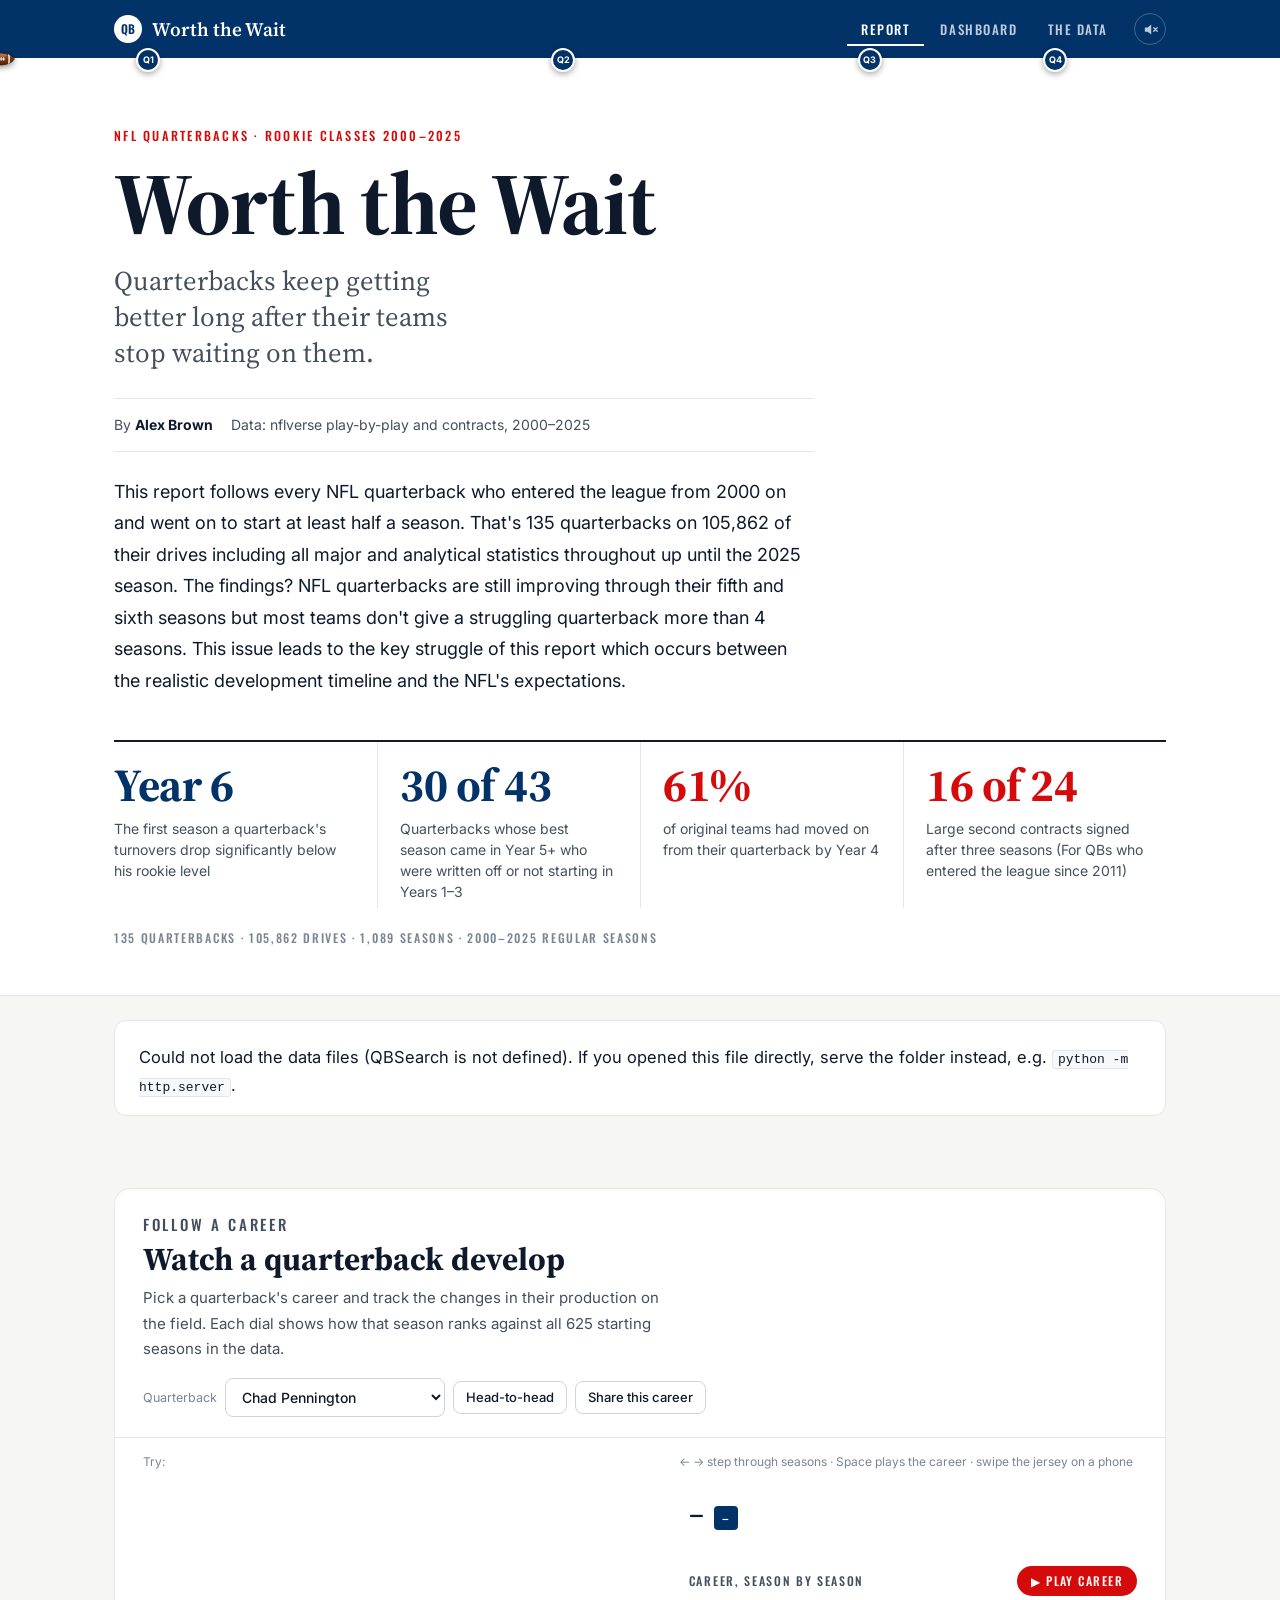
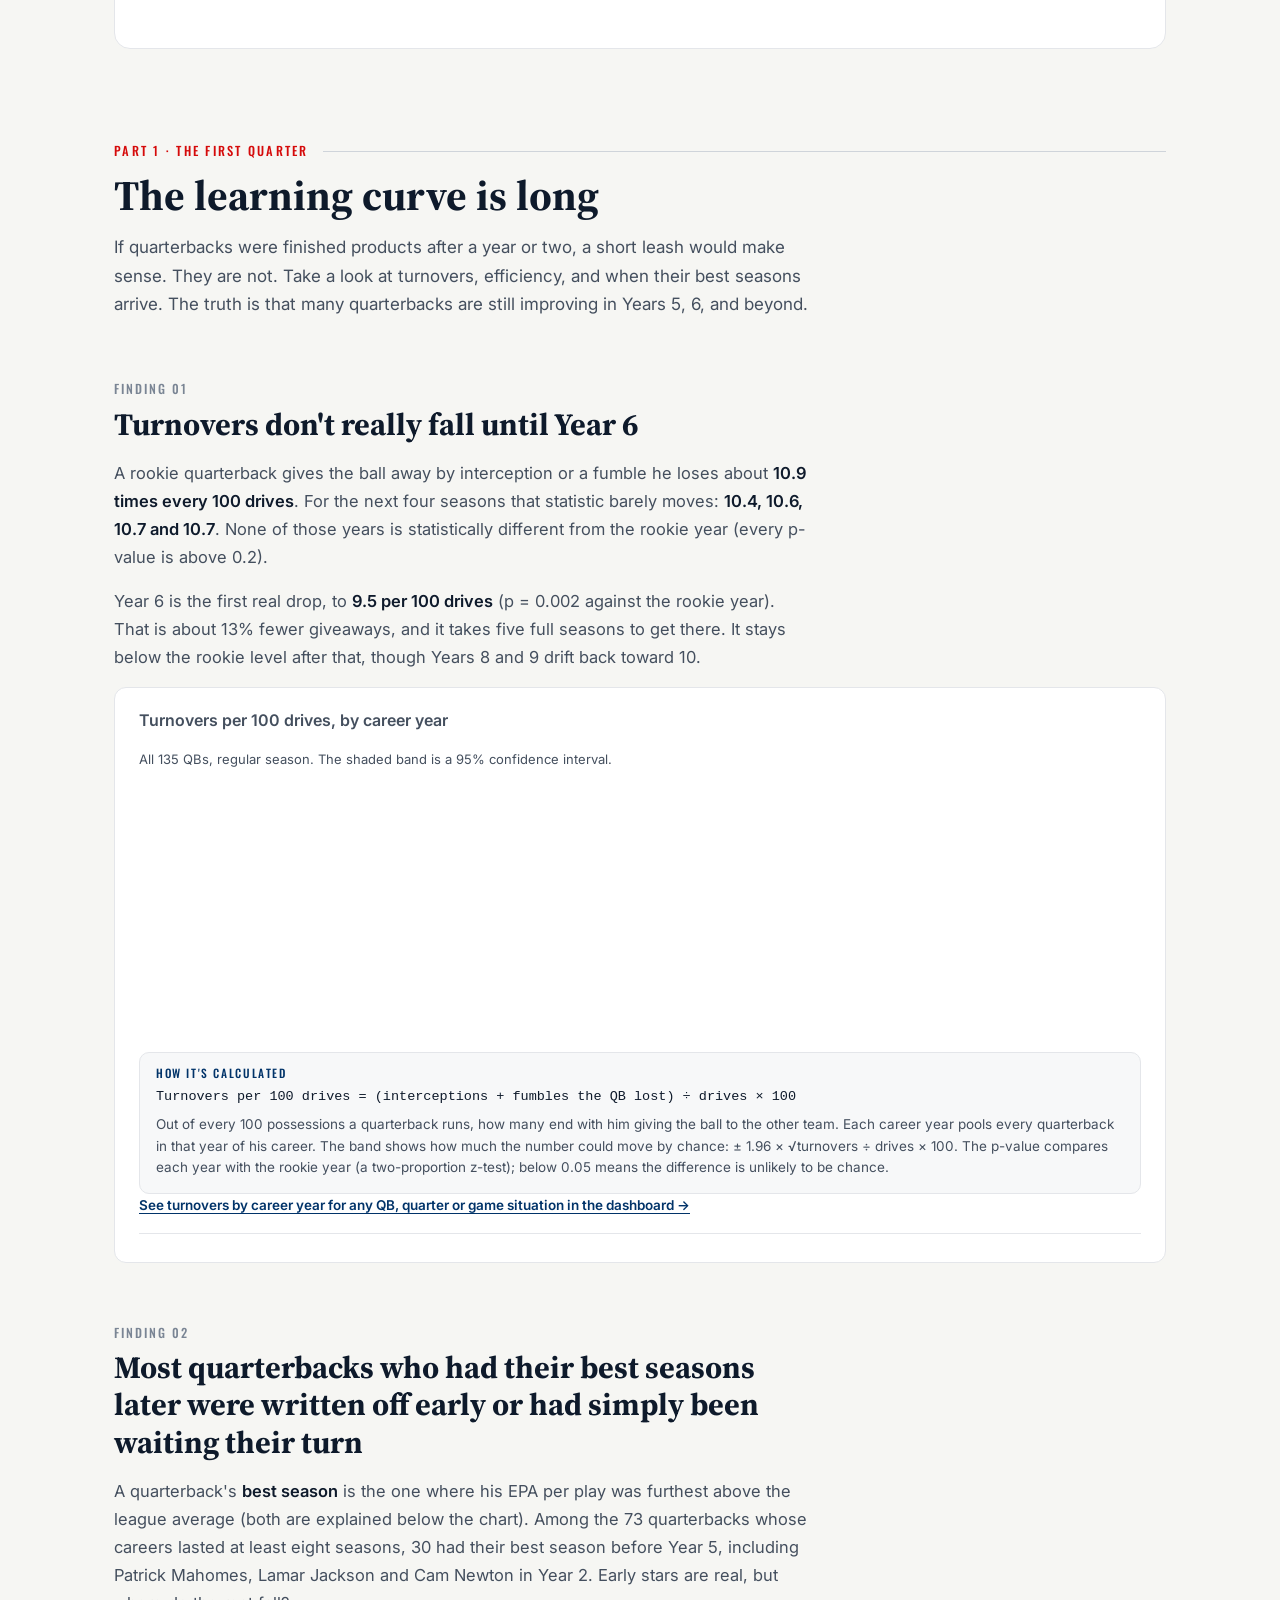
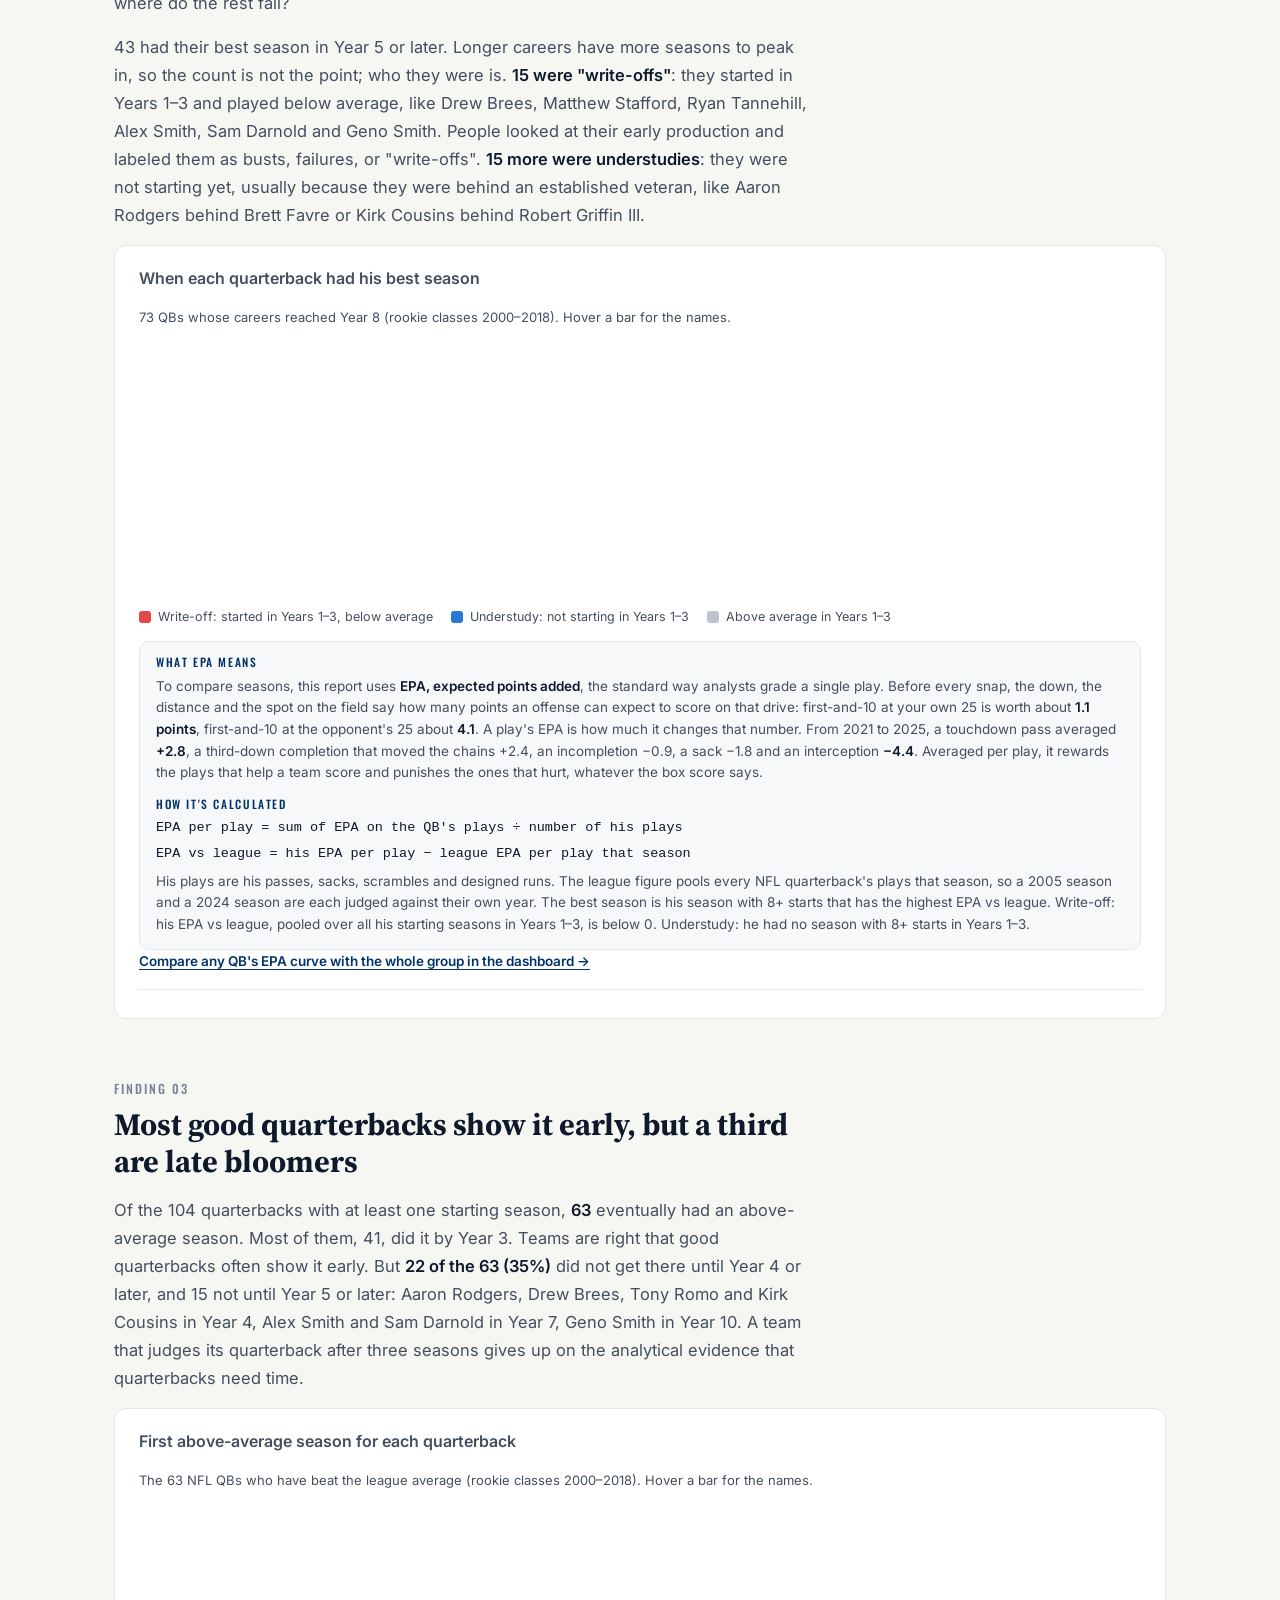
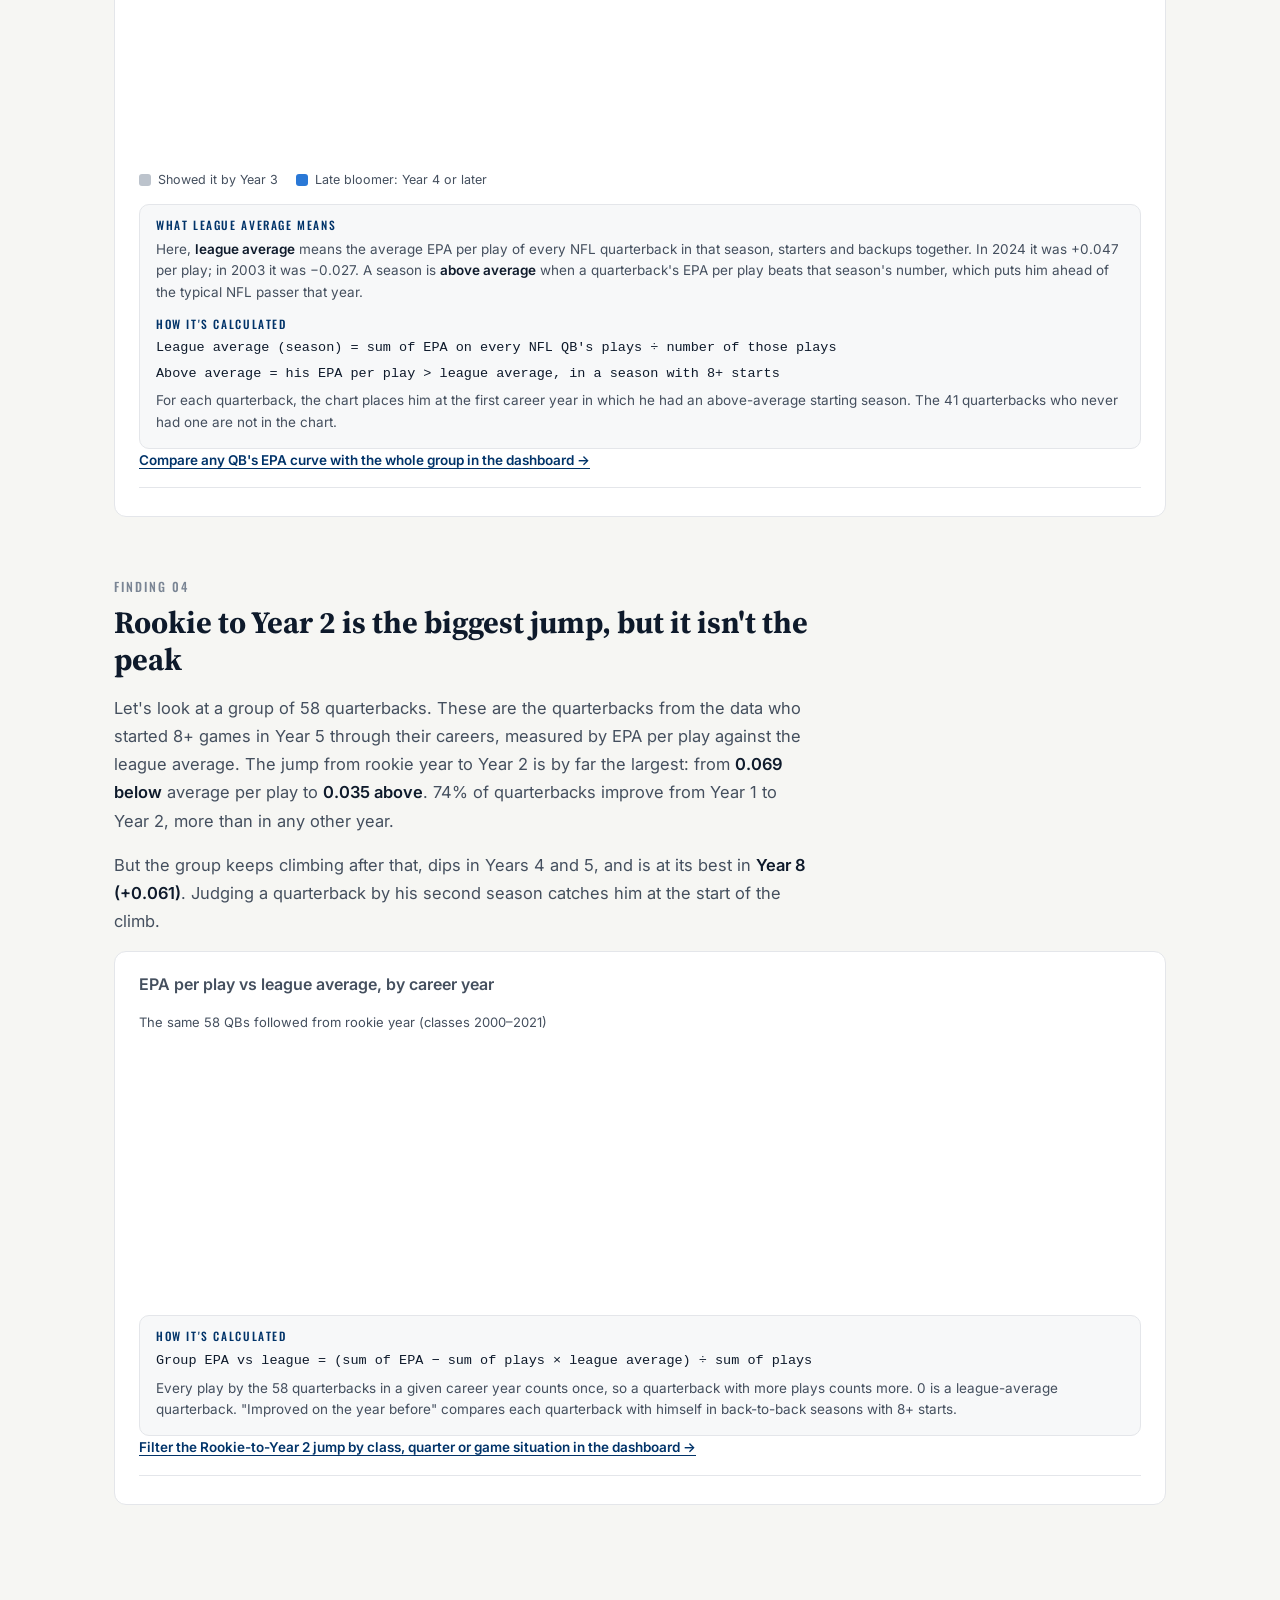
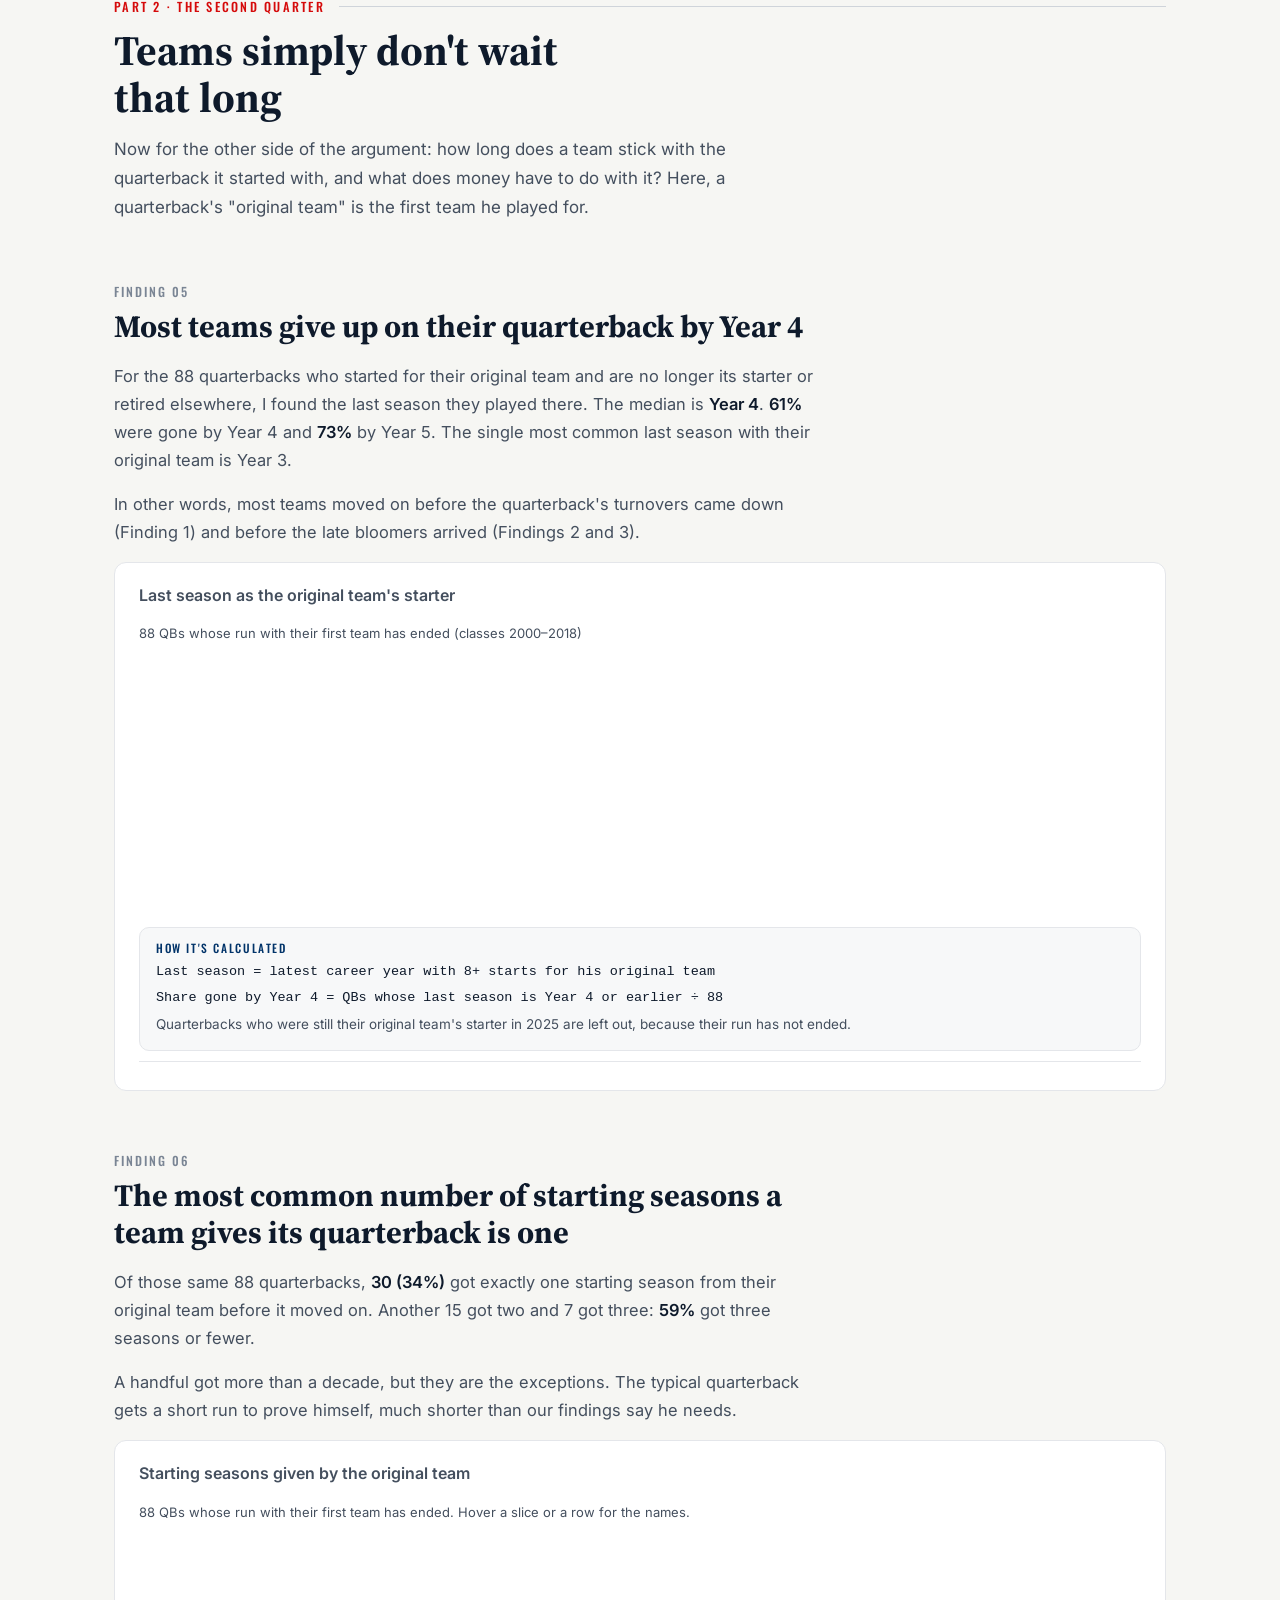
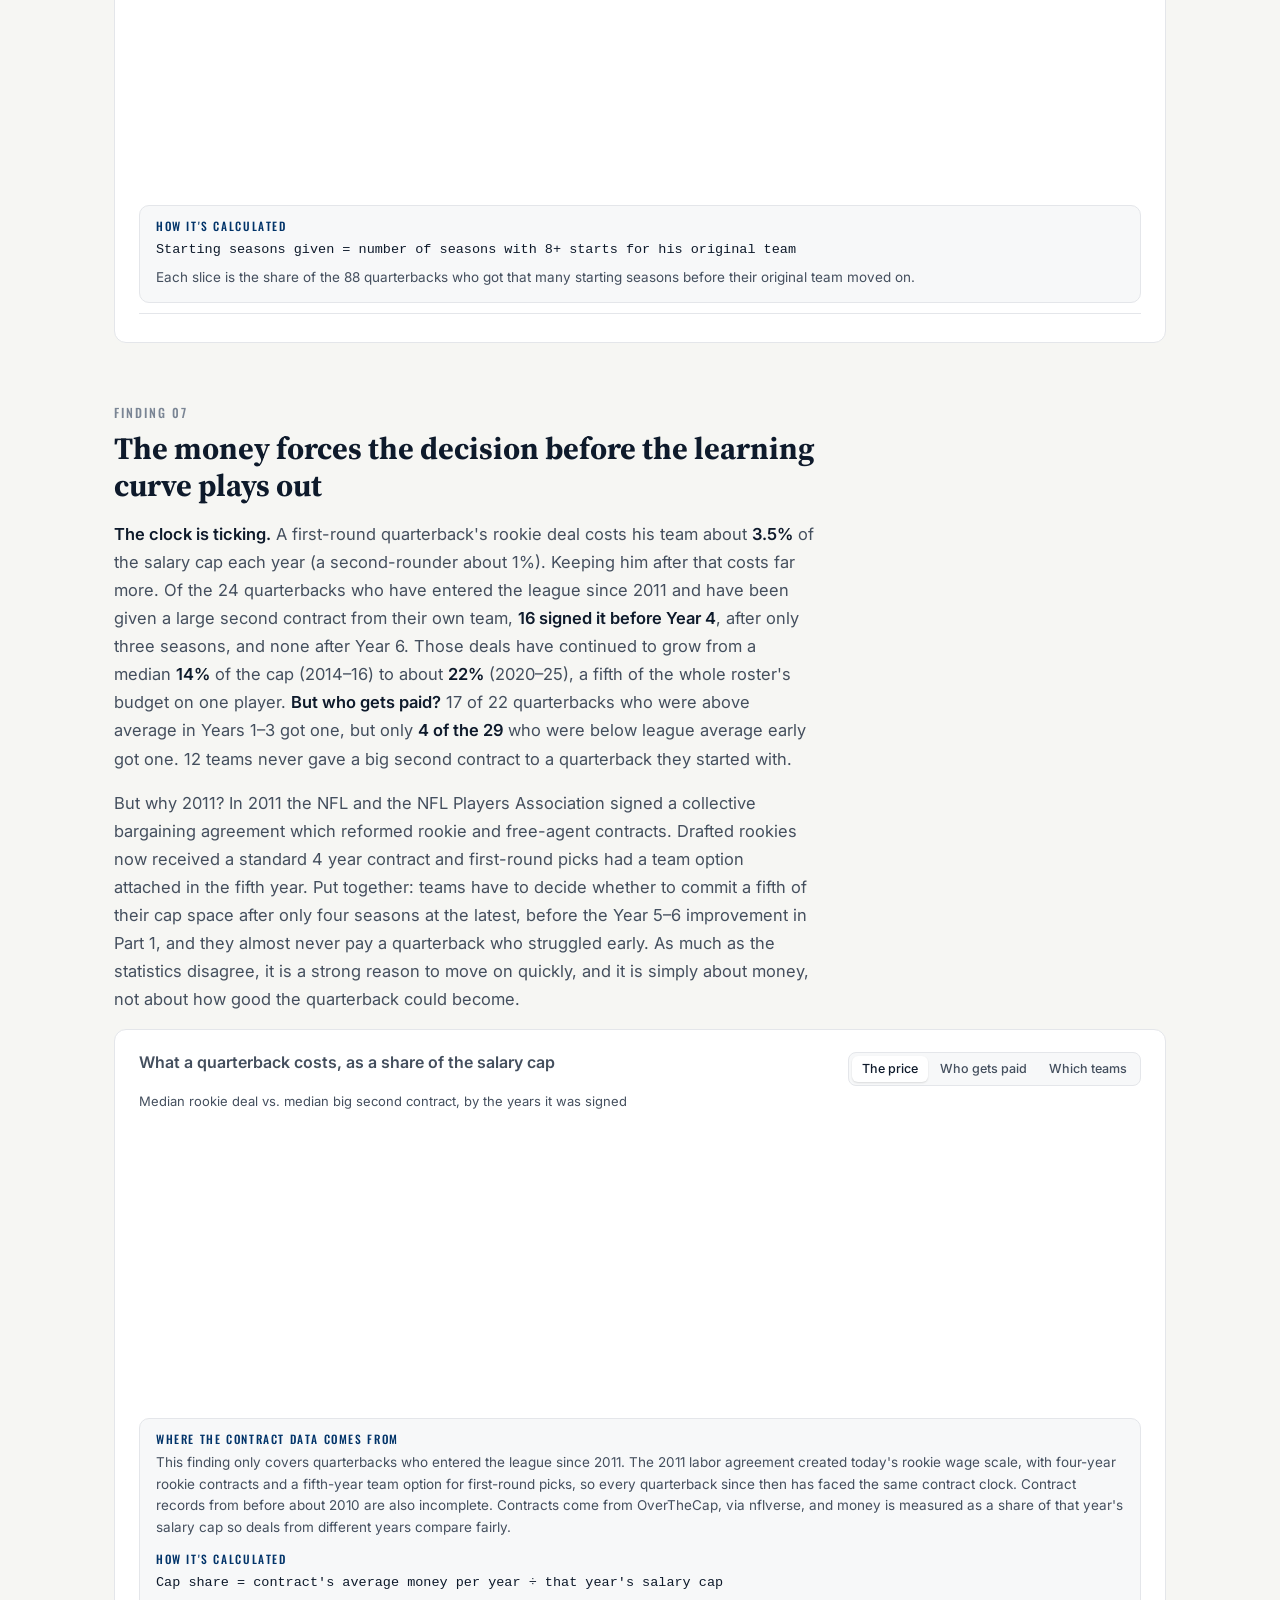
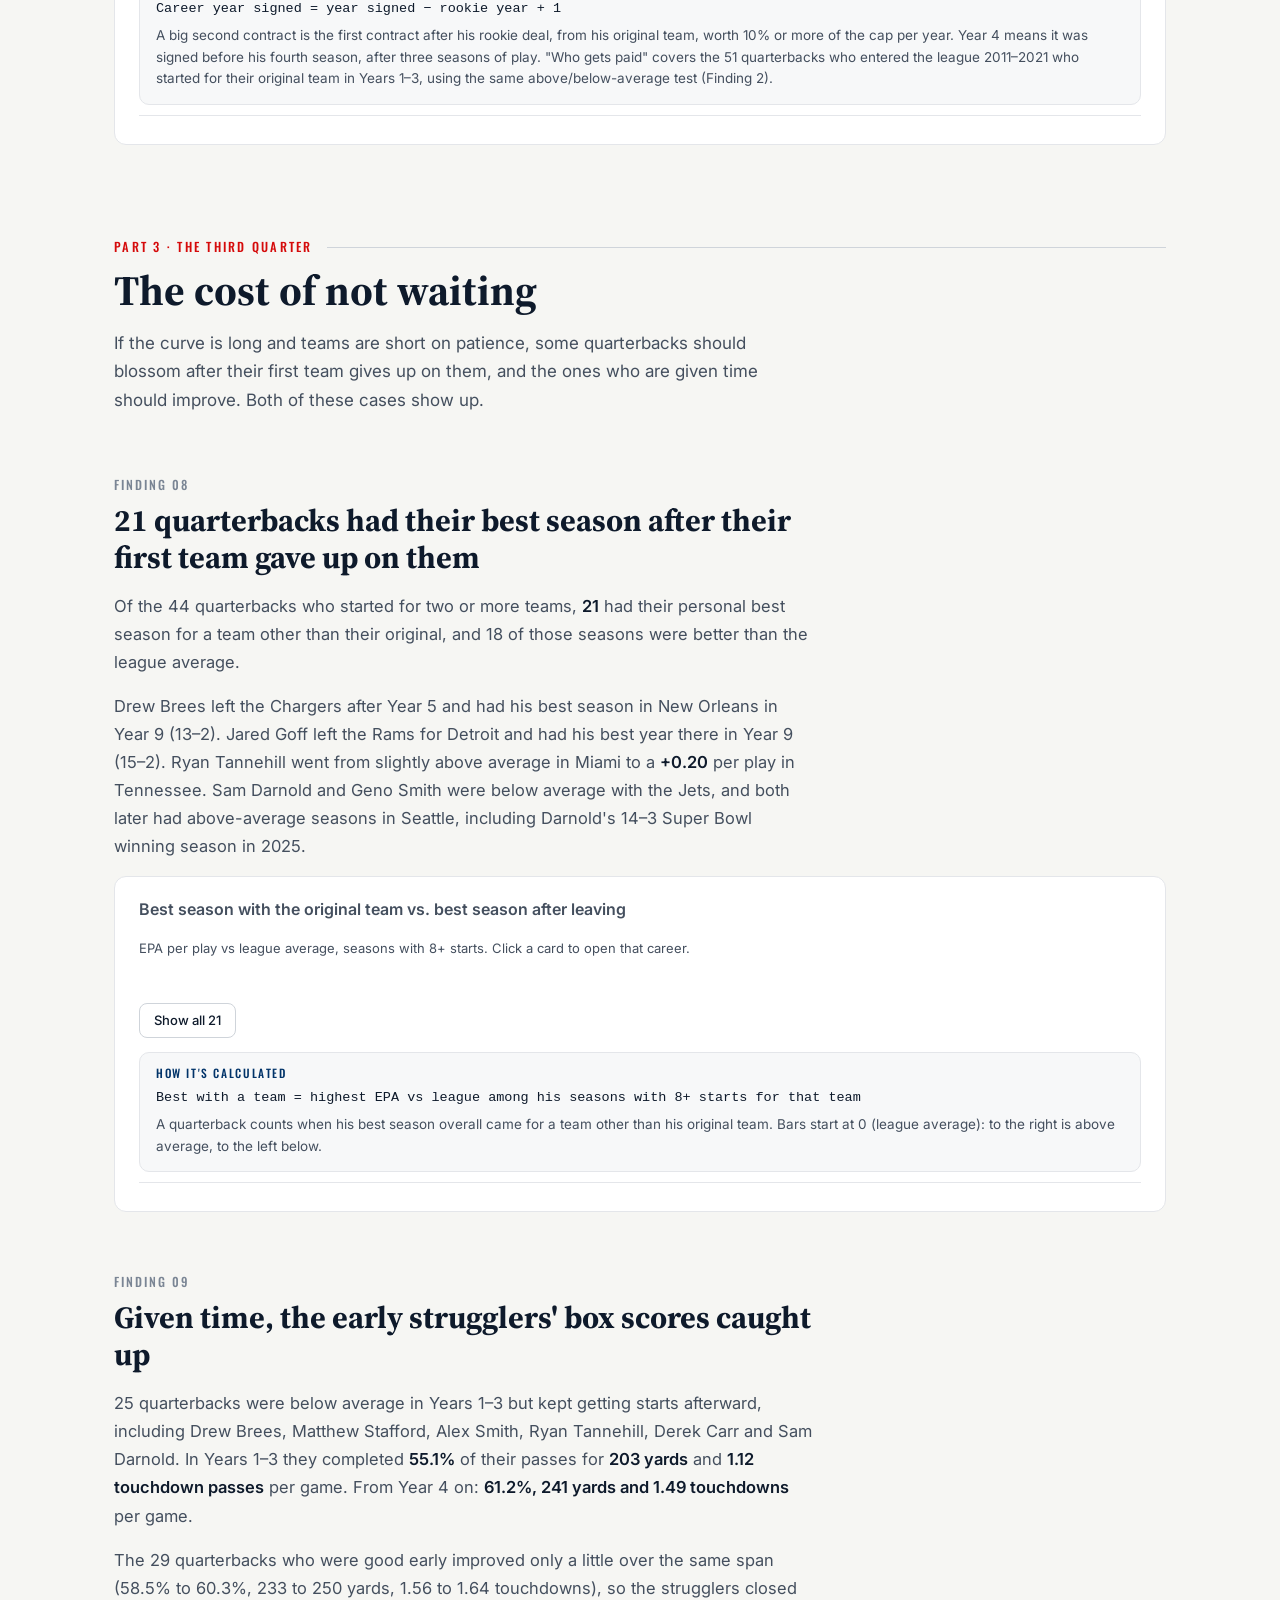
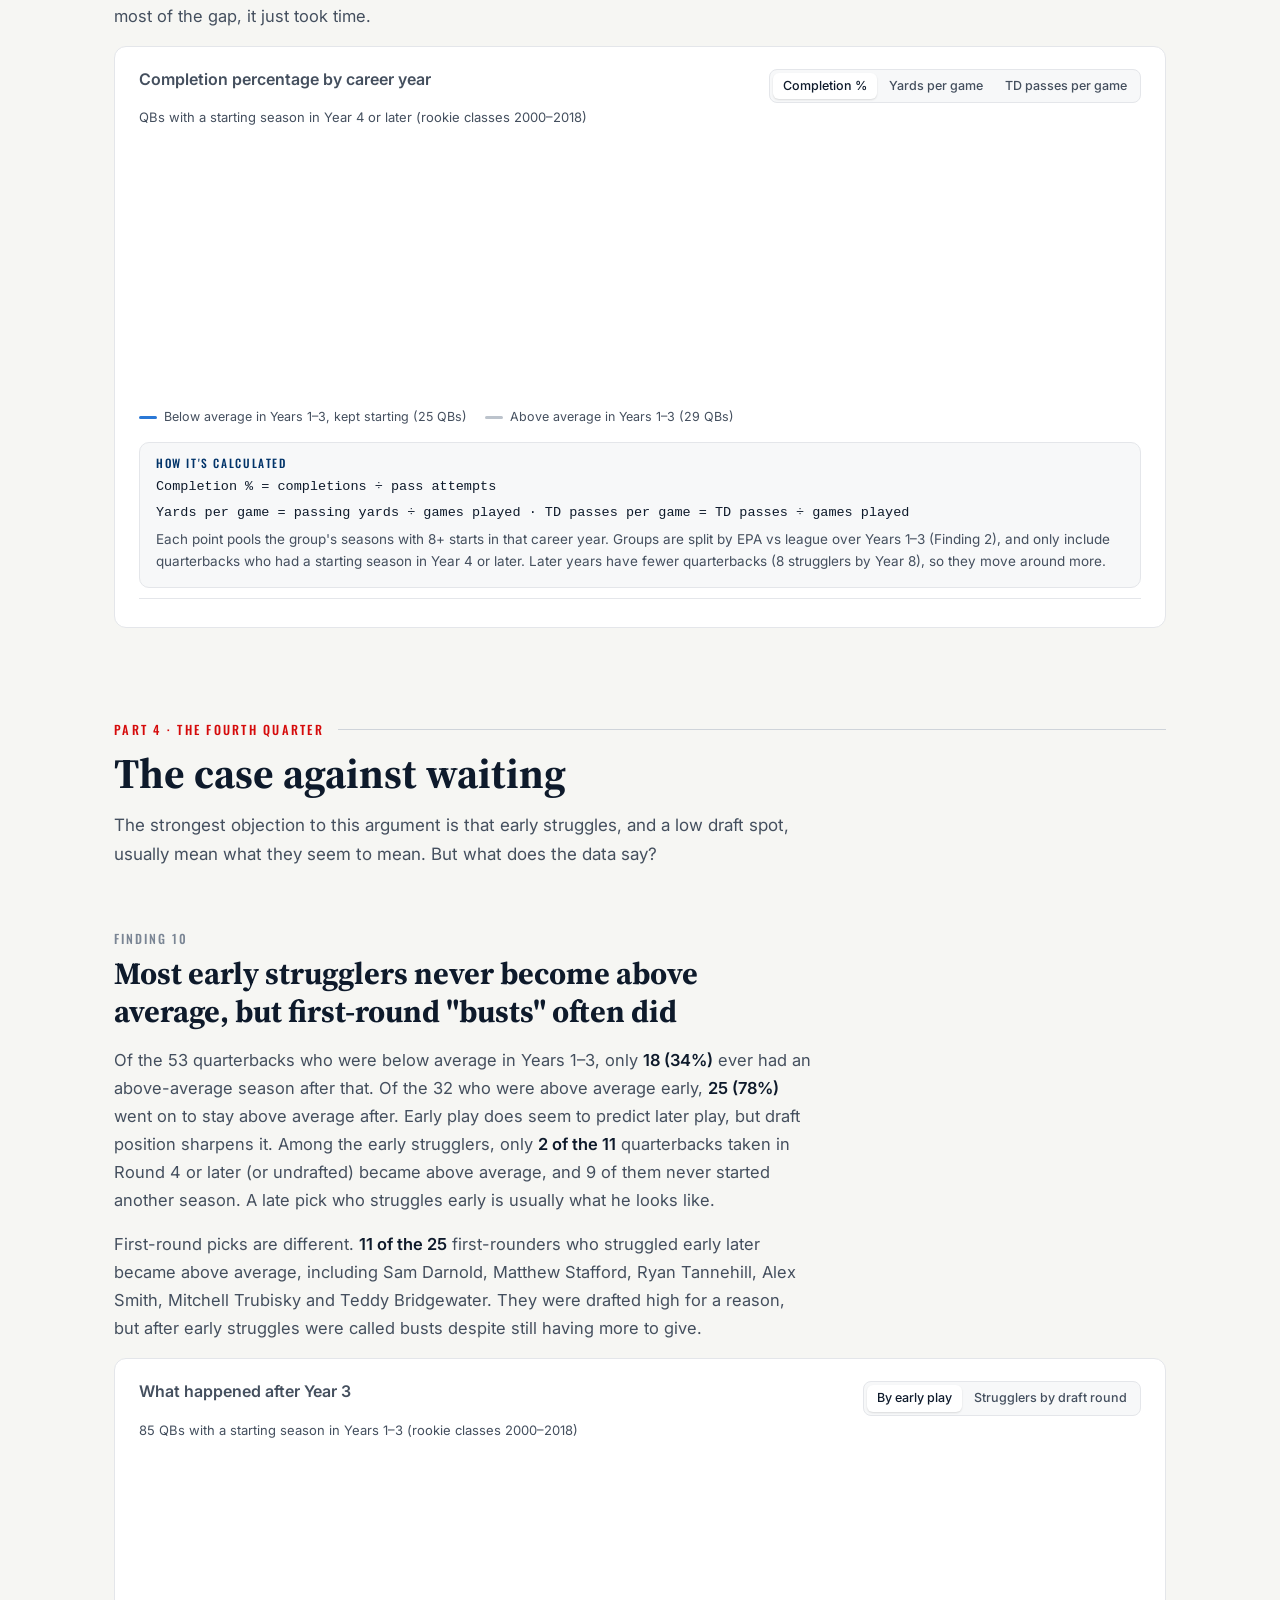
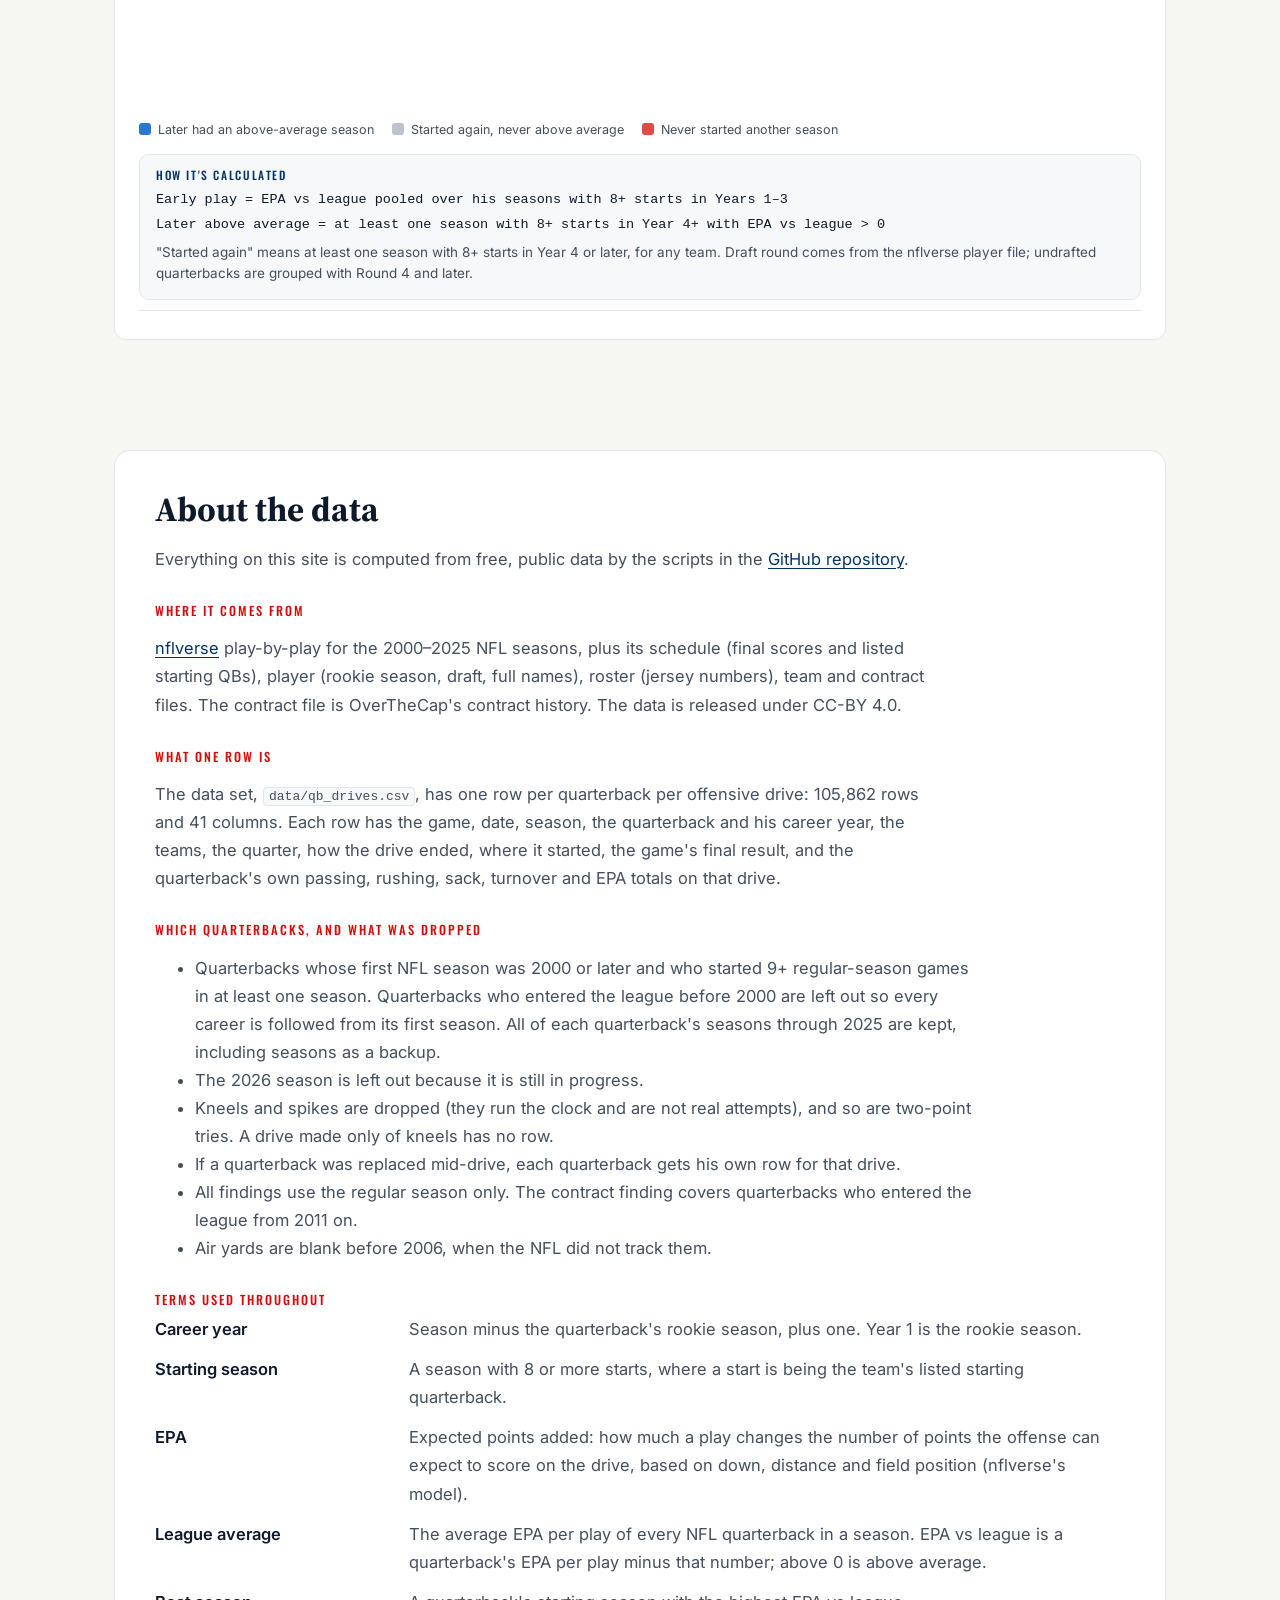
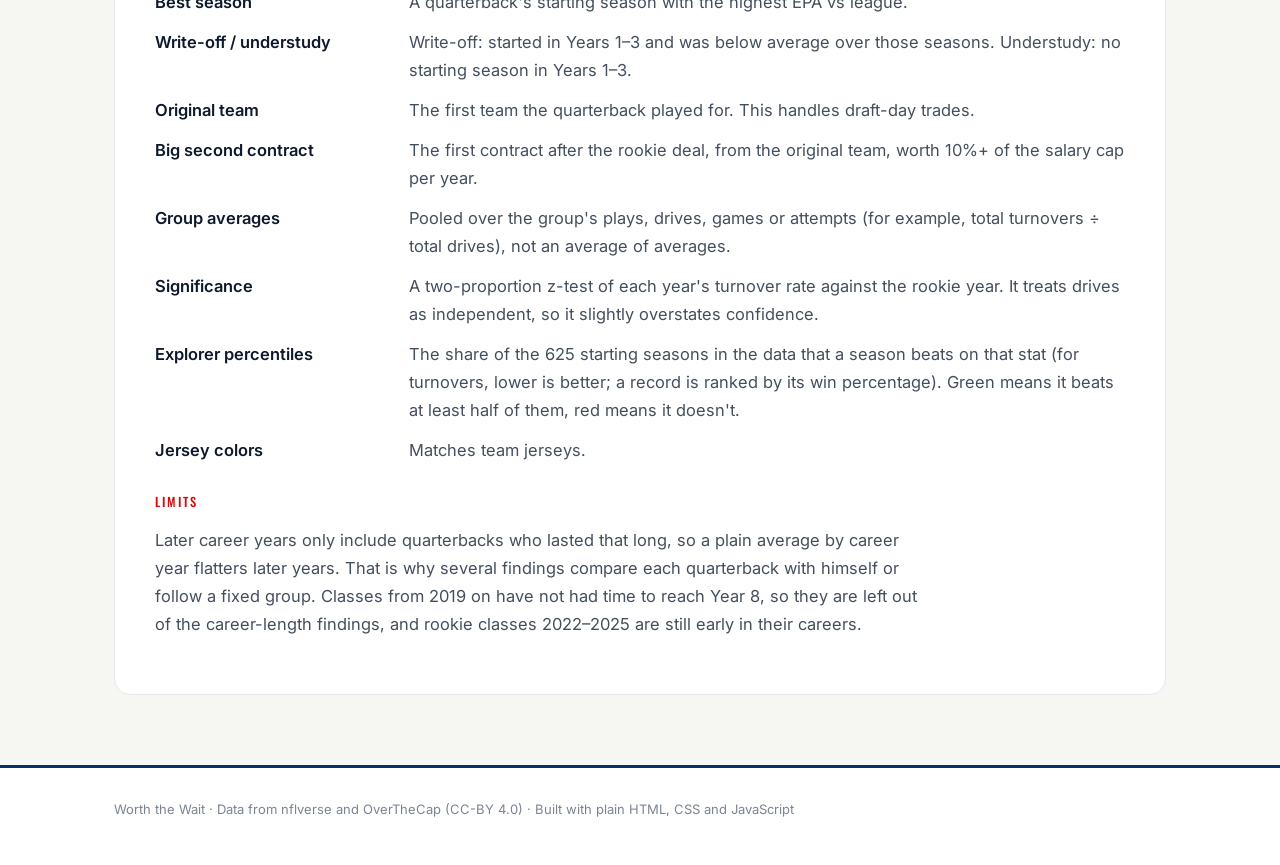
==== commit ba07004f: "Add quarter dots, head-to-head, keyboard and swipe controls, and share links to the report Co-Author" ====
--- a/index.html
+++ b/index.html
@@ -10,7 +10,7 @@
   <link href="https://fonts.googleapis.com/css2?family=Inter:wght@400;500;600&family=Oswald:wght@500;700&family=Barlow+Condensed:ital,wght@0,500;0,600;0,700;0,800;1,700;1,800&family=Source+Serif+4:opsz,wght@8..60,400;8..60,600;8..60,700&display=swap" rel="stylesheet">
   <!-- look switch: ?look=pro turns on the pro theme (remembered in this browser), ?look=plain turns it off -->
   <script>try{var q=new URLSearchParams(location.search).get("look");if(q)localStorage.setItem("qb-look",q);var l=q||localStorage.getItem("qb-look");if(l==="pro"||l==="glass")document.documentElement.classList.add("glass","pro")}catch(e){}</script>
-  <link rel="stylesheet" href="assets/style.css?v=20261001k">
+  <link rel="stylesheet" href="assets/style.css?v=20261001r">
 </head>
 <body>
 
@@ -23,6 +23,7 @@
       <a href="#about">The Data</a>
     </div>
   </div>
+  <div class="quarters" id="quarters" aria-label="Jump to a quarter"></div>
   <div class="progress" id="progress">
     <span class="football" id="football" aria-hidden="true">
       <i class="speed"></i><i class="speed"></i><i class="speed"></i>
@@ -94,11 +95,25 @@
       <div class="picker">
         <label for="qb-select" class="note">Quarterback</label>
         <select id="qb-select"></select>
-      </div>
-    </div>
-    <div class="quick" id="quick"><span>Try:</span></div>
+        <button class="btn h2h-btn" id="h2h" type="button" aria-pressed="false">Head-to-head</button>
+        <button class="btn share-btn" id="share" type="button">Share this career</button>
+      </div>
+    </div>
+    <div class="quick" id="quick"><span>Try:</span><span class="keys">← → step through seasons · Space plays the career · swipe the jersey on a phone</span></div>
     <div class="explorer-body">
-      <div class="dial-wrap" id="dial"></div>
+      <div class="dials">
+        <div class="dial-a">
+          <p class="vs-name" id="vs-a"></p>
+          <div class="dial-wrap" id="dial"></div>
+        </div>
+        <div class="dial-b" id="dial-b-box" hidden>
+          <div class="vs-bar"><label for="qb-select-b" class="vs-label">vs.</label><select id="qb-select-b"></select></div>
+          <div class="dial-wrap" id="dial-b"></div>
+          <p class="vs-note" id="vs-note"></p>
+          <div class="vs-seasons" id="seasons-b"></div>
+          <label class="vs-match"><input type="checkbox" id="h2h-match"> Match career years (the right side follows the left)</label>
+        </div>
+      </div>
       <div class="season-panel">
         <div class="season-title">
           <h3 id="s-name">–</h3>
@@ -559,9 +574,10 @@
   <div class="wrap">Worth the Wait · Data from nflverse and OverTheCap (CC-BY 4.0) · Built with plain HTML, CSS and JavaScript</div>
 </footer>
 
-<script src="assets/charts.js?v=20261001k"></script>
-<script src="assets/jersey.js?v=20261001k"></script>
-<script src="assets/sound.js?v=20261001k"></script>
-<script src="assets/report.js?v=20261001k"></script>
+<script src="assets/charts.js?v=20261001r"></script>
+<script src="assets/jersey.js?v=20261001r"></script>
+<script src="assets/sound.js?v=20261001r"></script>
+<script src="assets/search.js?v=20261001r"></script>
+<script src="assets/report.js?v=20261001r"></script>
 </body>
 </html>
--- a/assets/style.css
+++ b/assets/style.css
@@ -192,7 +192,7 @@
 .dot.lift:not(.slice) { scale: 1.6; filter: drop-shadow(0 2px 4px rgba(11,27,46,.35)); }
 .dial-track { transition: stroke-width .18s ease; }
 .dial.lift .dial-track, .dial.lift .dial-fill { stroke-width: 22px; }
-.dial.lift .dial-fill { filter: url(#jx-glow) drop-shadow(0 3px 6px rgba(11,27,46,.3)); }
+.dial.lift .dial-fill { filter: url(#dial-glow) drop-shadow(0 3px 6px rgba(11,27,46,.3)); }
 .dial.lift .dial-value { font-size: 20px; }
 
 .tooltip {
@@ -727,3 +727,94 @@
 html.pro footer { margin-top: 0; }
 @media (max-width: 1200px) { html.pro main.wrap { box-shadow: none; } }
 @media (max-width: 560px) { html.pro main.wrap { padding: 4px 16px 48px; } }
+
+/* ---------- Q1-Q4 dots on the reading progress bar (click to jump to that part) ---------- */
+.quarters { position: absolute; left: 0; right: 0; bottom: -1.5px; height: 0; z-index: 2; }
+.football { z-index: 3; }
+.qdot {
+  position: absolute; top: 0; translate: -50% -50%; width: 24px; height: 24px; padding: 0; border-radius: 50%;
+  border: 2px solid #fff; background: var(--navy); color: #fff; cursor: pointer;
+  font: 700 9px/1 var(--font-body); letter-spacing: -.02em;
+  box-shadow: 0 2px 6px rgba(0,0,0,.35); transition: background .25s ease, scale .15s ease;
+}
+.qdot:hover { scale: 1.18; }
+.qdot.passed { background: var(--red); }
+
+/* ---------- explorer: head-to-head, share, keyboard hint ---------- */
+.picker .btn { padding: 9px 12px; }
+.h2h-btn[aria-pressed="true"] { background: var(--navy); border-color: var(--navy); color: #fff; }
+html.pro .h2h-btn[aria-pressed="true"] { background: linear-gradient(180deg, #0b4a92, #013369); color: #fff; }
+.share-btn.done { border-color: #1f9d55; color: #14532d; background: #e3f5e9; }
+.quick .keys { order: 99; margin-left: auto; font-size: 12px; color: var(--muted); }
+.dials { min-width: 0; }
+.vs-name { display: none; }
+.explorer.h2h .explorer-body { grid-template-columns: minmax(0, 1fr); }
+.explorer.h2h .dials { display: grid; grid-template-columns: repeat(2, minmax(0, 1fr)); gap: 20px; align-items: start; }
+.explorer.h2h .vs-name, .vs-bar { display: flex; align-items: center; justify-content: center; min-height: 40px; margin: 0; }
+.explorer.h2h .vs-name { text-align: center; font: 700 14px/1.3 var(--font-label); letter-spacing: .12em; text-transform: uppercase; color: var(--ink); }
+.vs-bar { gap: 10px; }
+.vs-label { font: italic 800 20px/1 var(--font-label); color: var(--red); text-transform: uppercase; }
+.vs-bar select { font: 500 13.5px var(--font-body); padding: 7px 28px 7px 10px; border-radius: 8px; border: 1px solid var(--line-2); background: var(--surface); }
+.vs-note { margin: 2px 0 0; text-align: center; font-size: 13px; color: var(--ink-2); }
+.dial-b.missing .dial-wrap { opacity: .45; filter: grayscale(.6); }
+.vs-seasons { display: flex; flex-wrap: wrap; justify-content: center; gap: 5px; margin-top: 10px; }
+.vs-seasons .season-btn { min-width: 44px; padding: 6px 6px 5px; font-size: 11.5px; }
+.vs-match { display: flex; justify-content: center; align-items: center; gap: 7px; margin-top: 10px; font-size: 12.5px; color: var(--ink-2); cursor: pointer; }
+.vs-match input { accent-color: var(--navy); width: 15px; height: 15px; }
+@media (max-width: 700px) {
+  .explorer.h2h .dials { grid-template-columns: minmax(0, 1fr); }
+  .quick .keys { display: none; }
+}
+
+/* ---------- dashboard loading screen: the logo inside a ring that fills red, a football spiraling around it ---------- */
+.loader {
+  position: fixed; inset: 0; z-index: 200; display: grid; place-content: center; justify-items: center; gap: 22px; color: #fff;
+  background: radial-gradient(700px 420px at 50% 28%, rgba(255,255,255,.13), transparent 62%), linear-gradient(160deg, #00264f 0%, #00163a 55%, #000b1d 100%);
+  transition: opacity .55s ease, visibility .55s;
+}
+.loader.done { opacity: 0; visibility: hidden; }
+.loader-ring { position: relative; width: 230px; height: 230px; }
+.loader-ring svg { display: block; width: 100%; height: 100%; overflow: visible; }
+.ring-track { fill: none; stroke: rgba(255,255,255,.12); stroke-width: 8; }
+.ring-fill {
+  fill: none; stroke: var(--red); stroke-width: 8; stroke-linecap: round; stroke-dasharray: 1; stroke-dashoffset: 1;
+  transform: rotate(-90deg); transform-origin: 100px 100px; transition: stroke-dashoffset .25s linear;
+  filter: drop-shadow(0 0 6px rgba(255,69,69,.75));
+}
+.ring-ball { transform-origin: 100px 100px; transition: transform .25s linear; }
+.loader-logo { position: absolute; inset: 0; display: grid; place-content: center; justify-items: center; gap: 12px; }
+.loader-logo .brand-mark { width: 58px; height: 58px; font-size: 21px; }
+html.pro .loader-logo .brand-mark { width: 54px; height: 62px; font-size: 22px; padding-bottom: 8px; }
+.loader-name { font: italic 800 25px/1 var(--font-display, var(--font-label)); letter-spacing: .02em; text-transform: uppercase; }
+.loader-text { margin: 0; font: 600 13px/1 var(--font-label); letter-spacing: .18em; text-transform: uppercase; color: rgba(255,255,255,.72); font-variant-numeric: tabular-nums; }
+
+/* ---------- type-to-search quarterback pickers ---------- */
+.qbs { position: relative; display: inline-block; min-width: 200px; max-width: 100%; vertical-align: middle; }
+.field.wide .qbs { width: 100% !important; }
+.qbs-input {
+  width: 100%; font: 500 13.5px var(--font-body); color: var(--ink); padding: 8px 30px 8px 32px;
+  border: 1px solid var(--line-2); border-radius: 10px; background-color: var(--surface);
+  background-image:
+    url("data:image/svg+xml,%3Csvg xmlns='http://www.w3.org/2000/svg' viewBox='0 0 20 20'%3E%3Ccircle cx='8.5' cy='8.5' r='5.5' fill='none' stroke='%237a8594' stroke-width='2'/%3E%3Cpath d='M13 13l4 4' stroke='%237a8594' stroke-width='2' stroke-linecap='round'/%3E%3C/svg%3E"),
+    url("data:image/svg+xml,%3Csvg xmlns='http://www.w3.org/2000/svg' viewBox='0 0 20 20'%3E%3Cpath d='M5 8l5 5 5-5' fill='none' stroke='%237a8594' stroke-width='2' stroke-linecap='round' stroke-linejoin='round'/%3E%3C/svg%3E");
+  background-repeat: no-repeat; background-size: 15px, 14px; background-position: 10px 50%, calc(100% - 10px) 50%;
+  box-shadow: inset 0 1px 2px rgba(10,21,38,.05); transition: border-color .15s, box-shadow .15s;
+}
+.qbs-input::placeholder { color: var(--muted); }
+.qbs-input:hover { border-color: var(--navy); }
+.qbs-input:focus { outline: none; border-color: #2a78d6; box-shadow: 0 0 0 3px rgba(42,120,214,.18); }
+.picker .qbs-input { font-size: 14px; padding-top: 9px; padding-bottom: 9px; }
+.qbs-list {
+  position: fixed; z-index: 150; margin: 0; padding: 6px; list-style: none; overflow: auto; max-width: 340px;
+  background: #fff; border: 1px solid rgba(10,21,38,.1); border-radius: 12px;
+  box-shadow: 0 18px 40px -10px rgba(10,21,38,.3), 0 2px 6px rgba(10,21,38,.08);
+  font: 14px/1.3 var(--font-body);
+}
+.qbs-group { padding: 10px 10px 4px; font: 600 11px/1 var(--font-label); letter-spacing: .14em; text-transform: uppercase; color: var(--muted); }
+.qbs-item { padding: 8px 10px; border-radius: 8px; color: var(--ink); cursor: pointer; }
+.qbs-item b { color: var(--navy); font-weight: 700; }
+.qbs-item.current { font-weight: 600; }
+.qbs-item.current::after { content: " ✓"; color: #1f9d55; }
+.qbs-item.active { background: rgba(42,120,214,.1); }
+.qbs-empty { padding: 10px; color: var(--muted); }
+.qbs-sub { margin-left: 8px; font-size: 11.5px; color: var(--muted); font-weight: 400; }
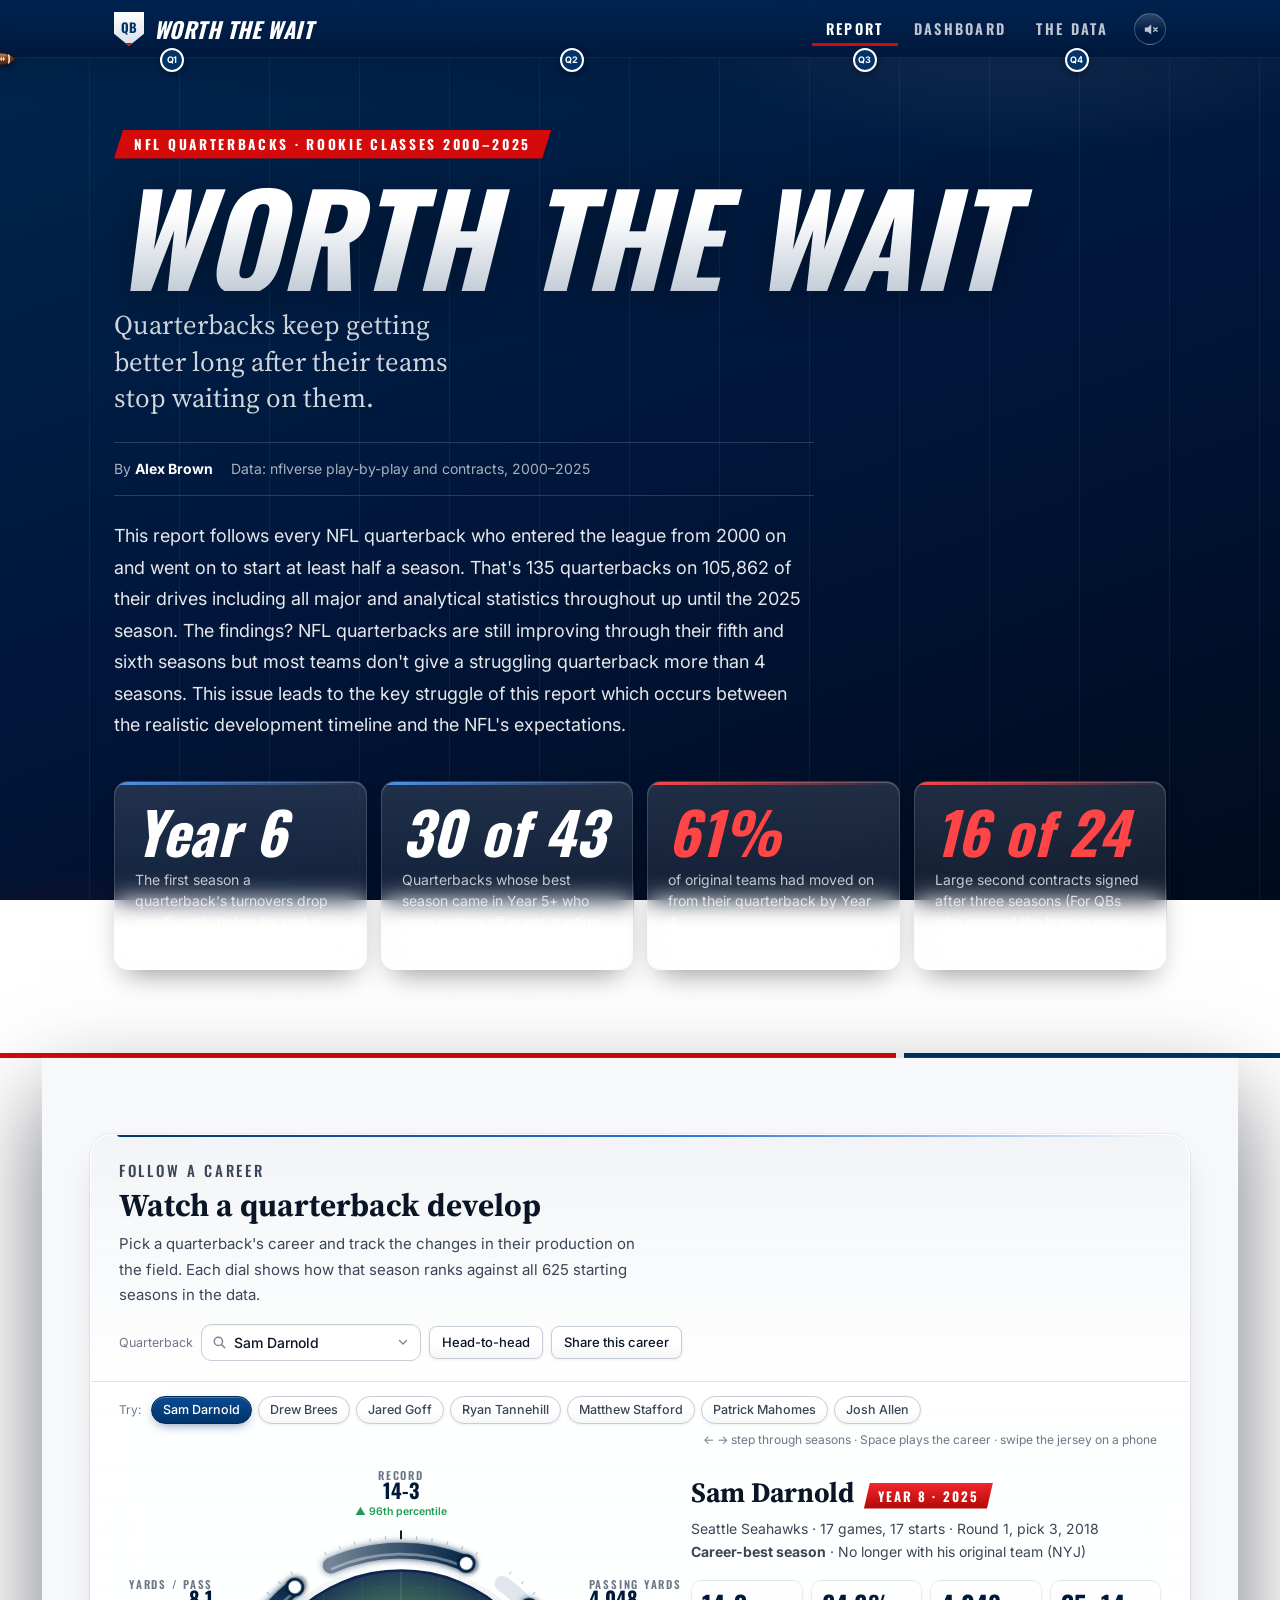
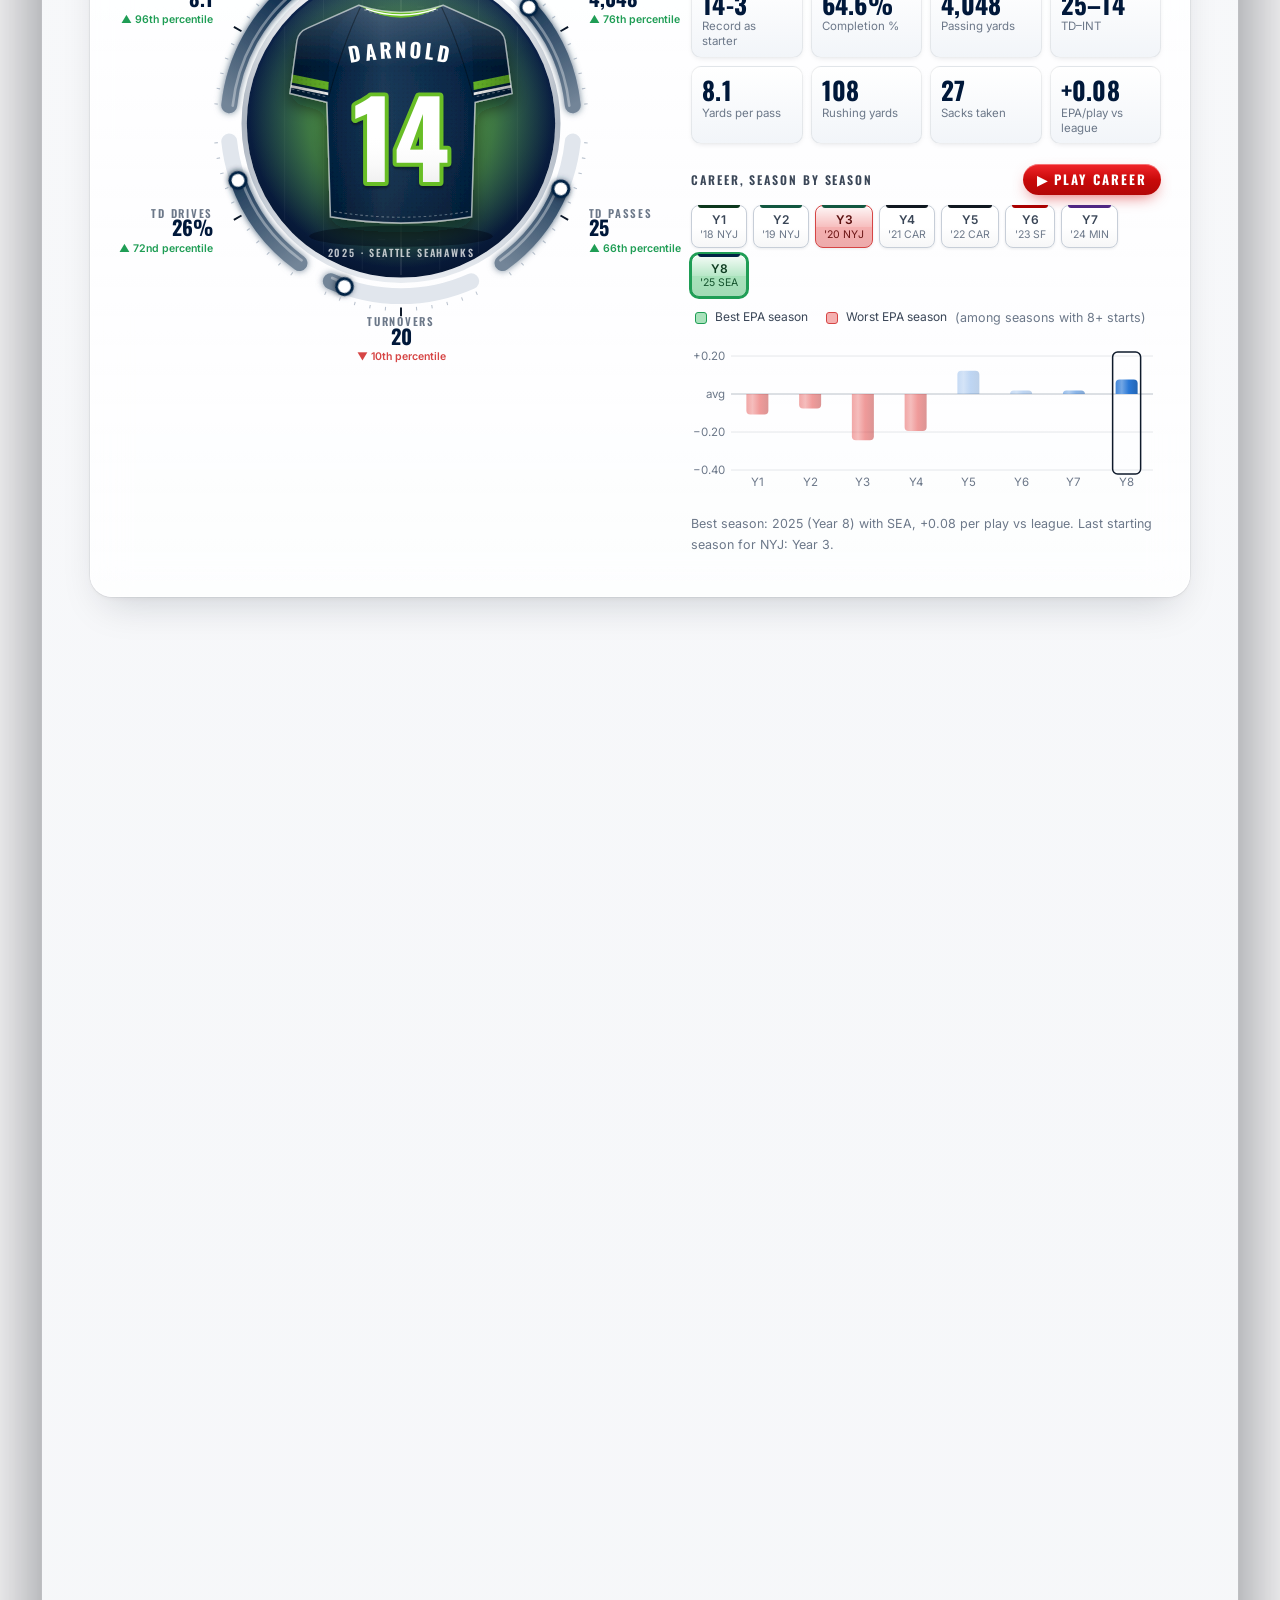
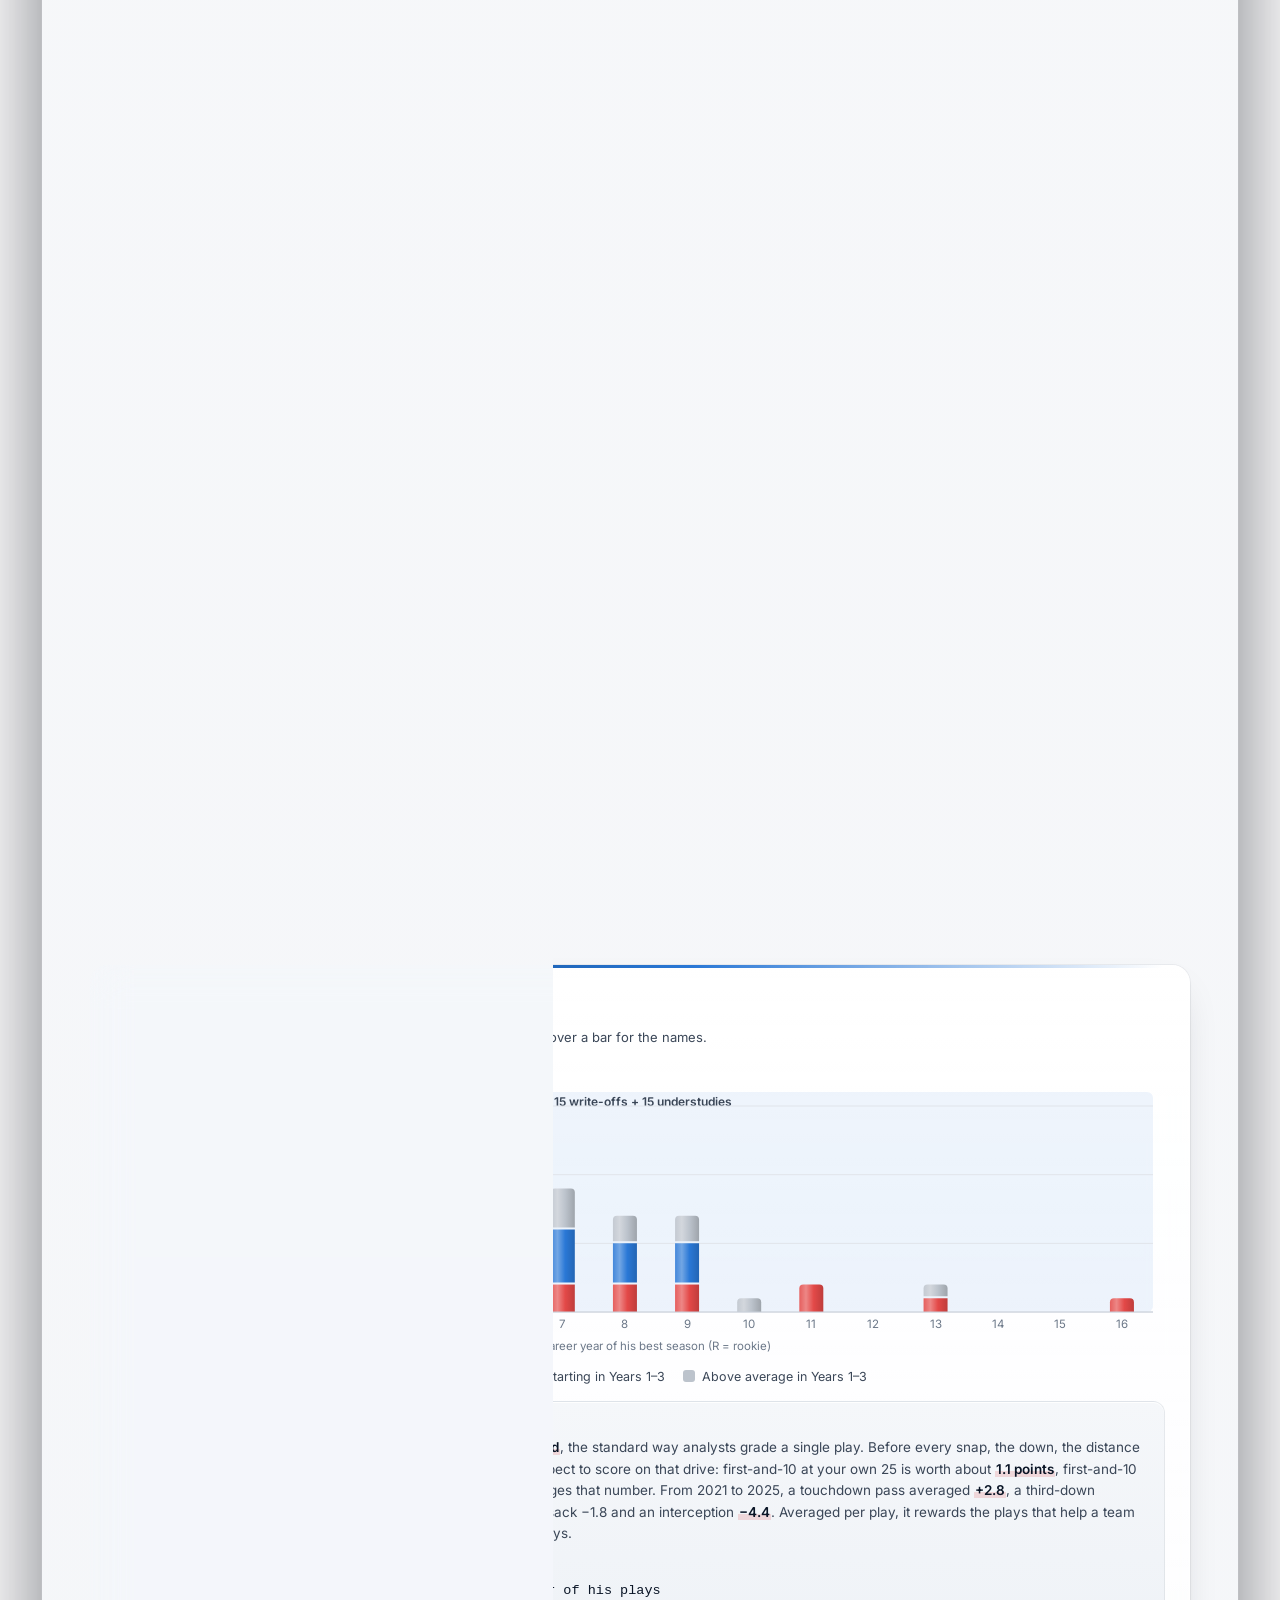
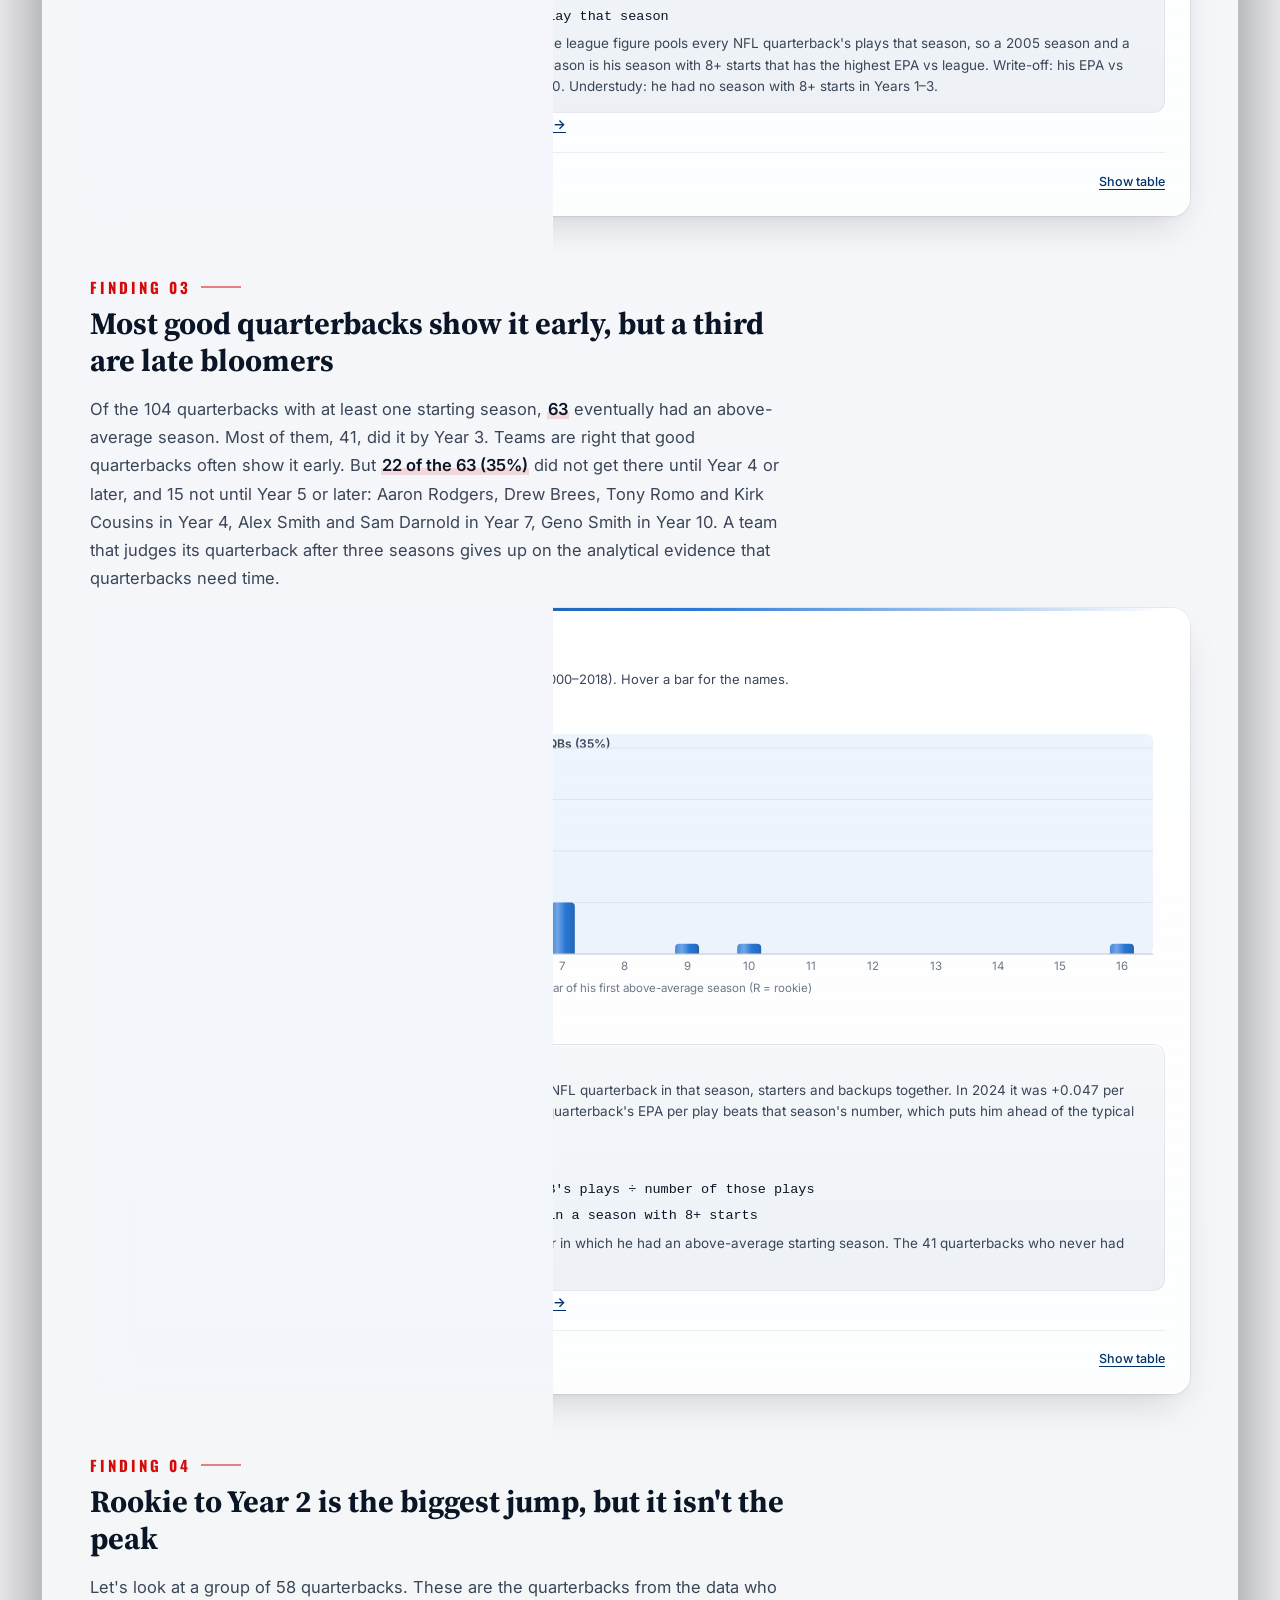
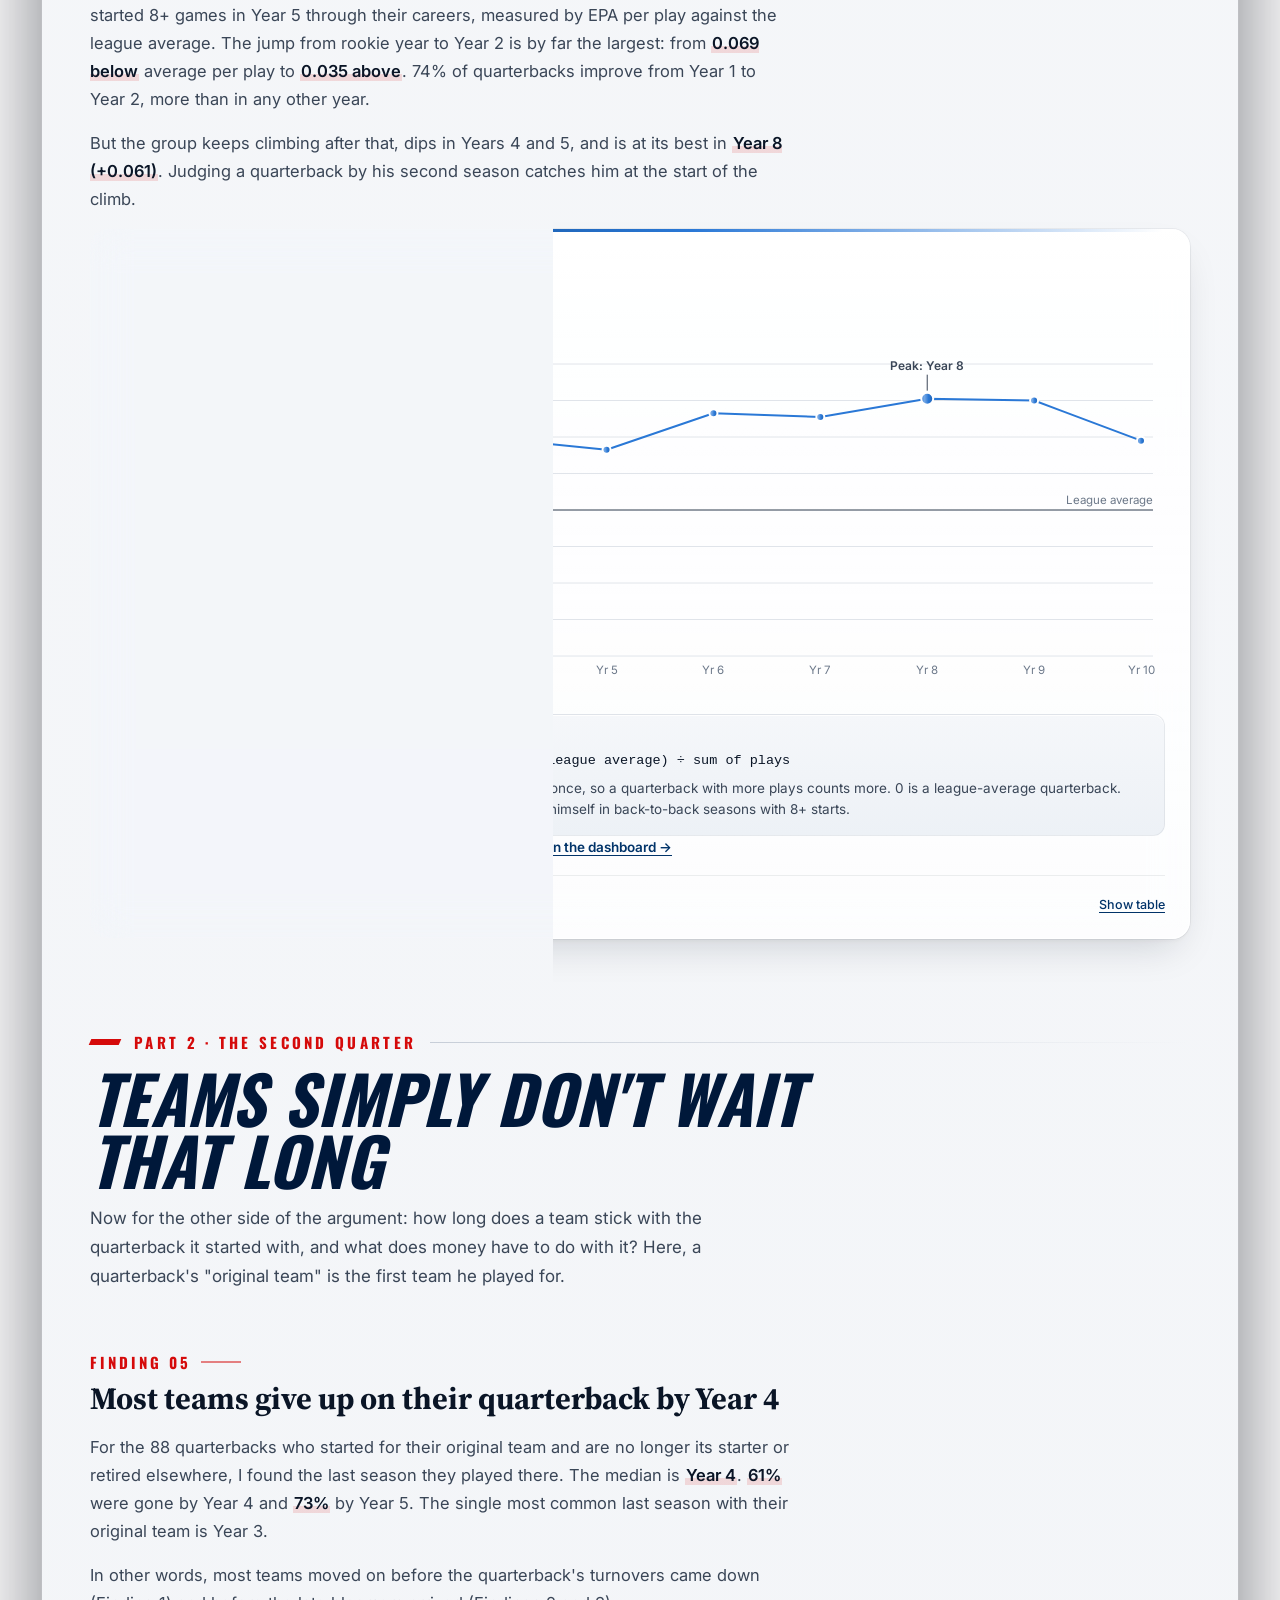
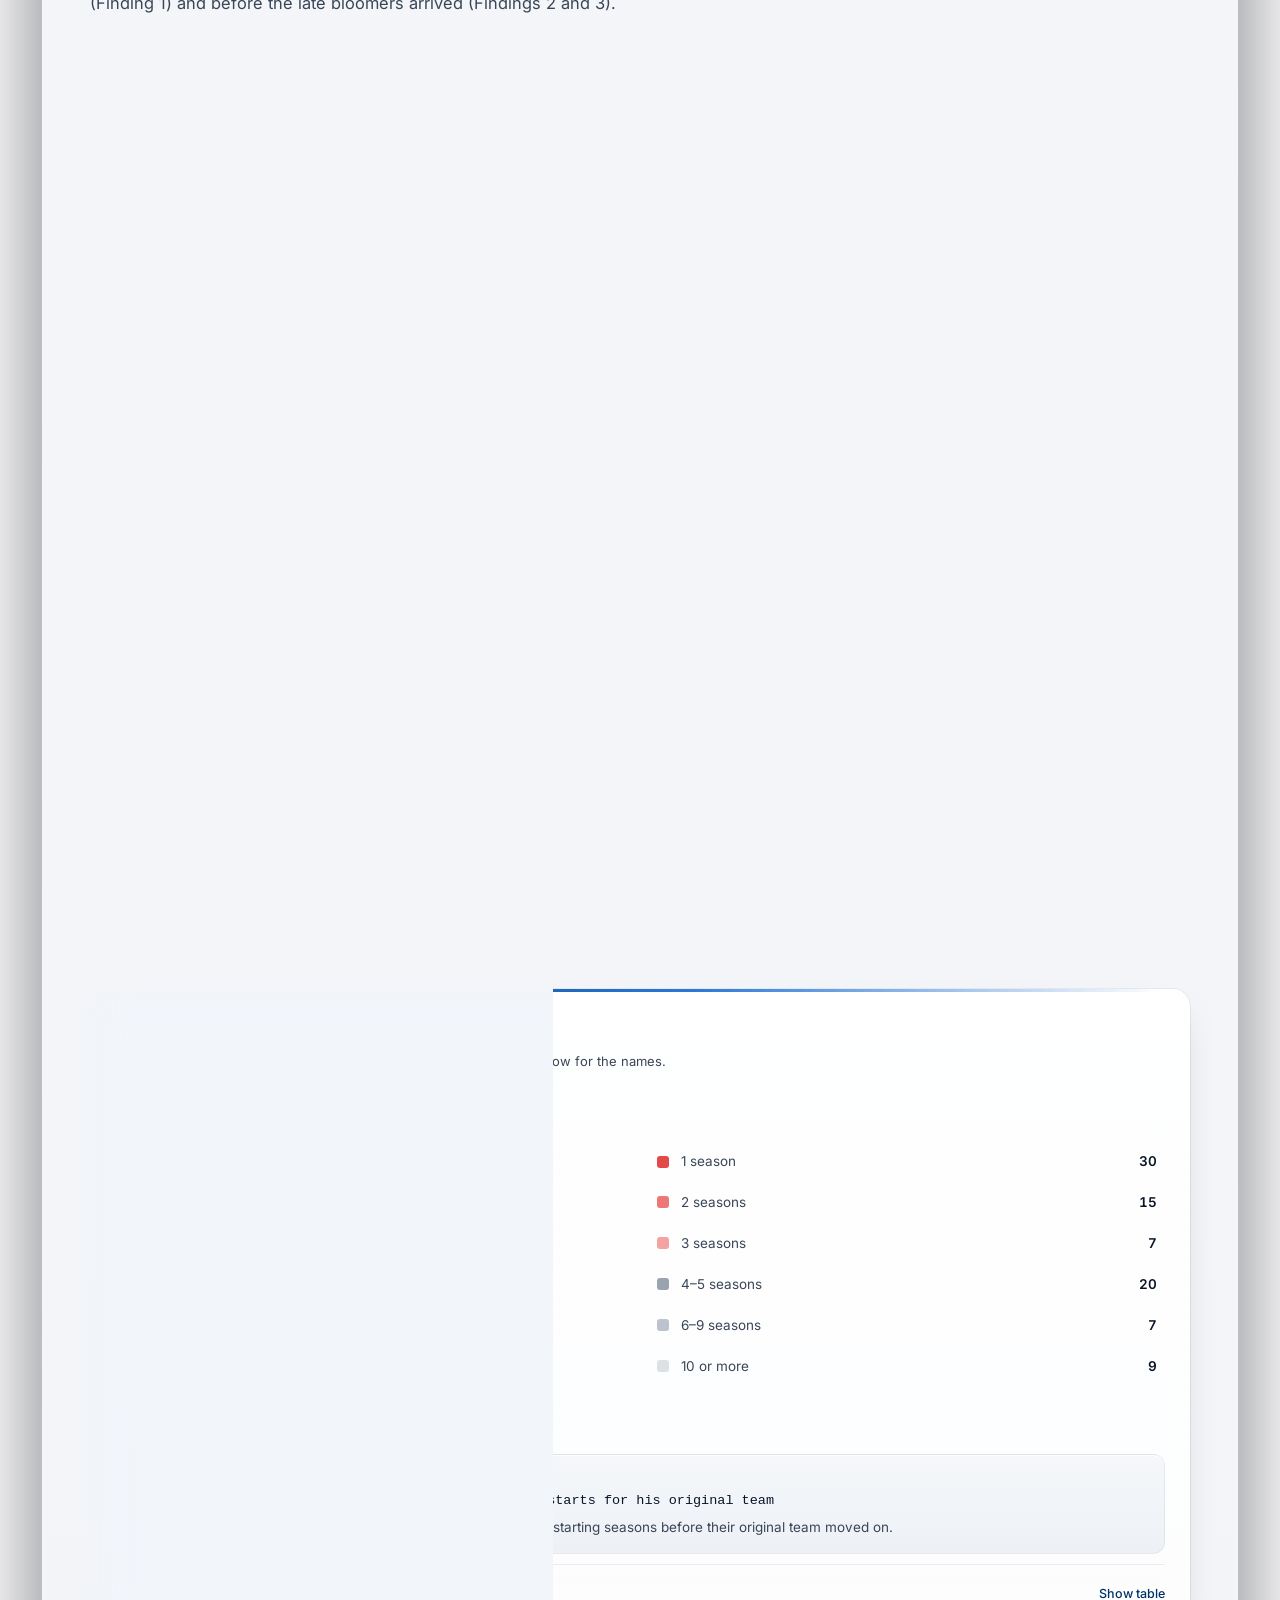
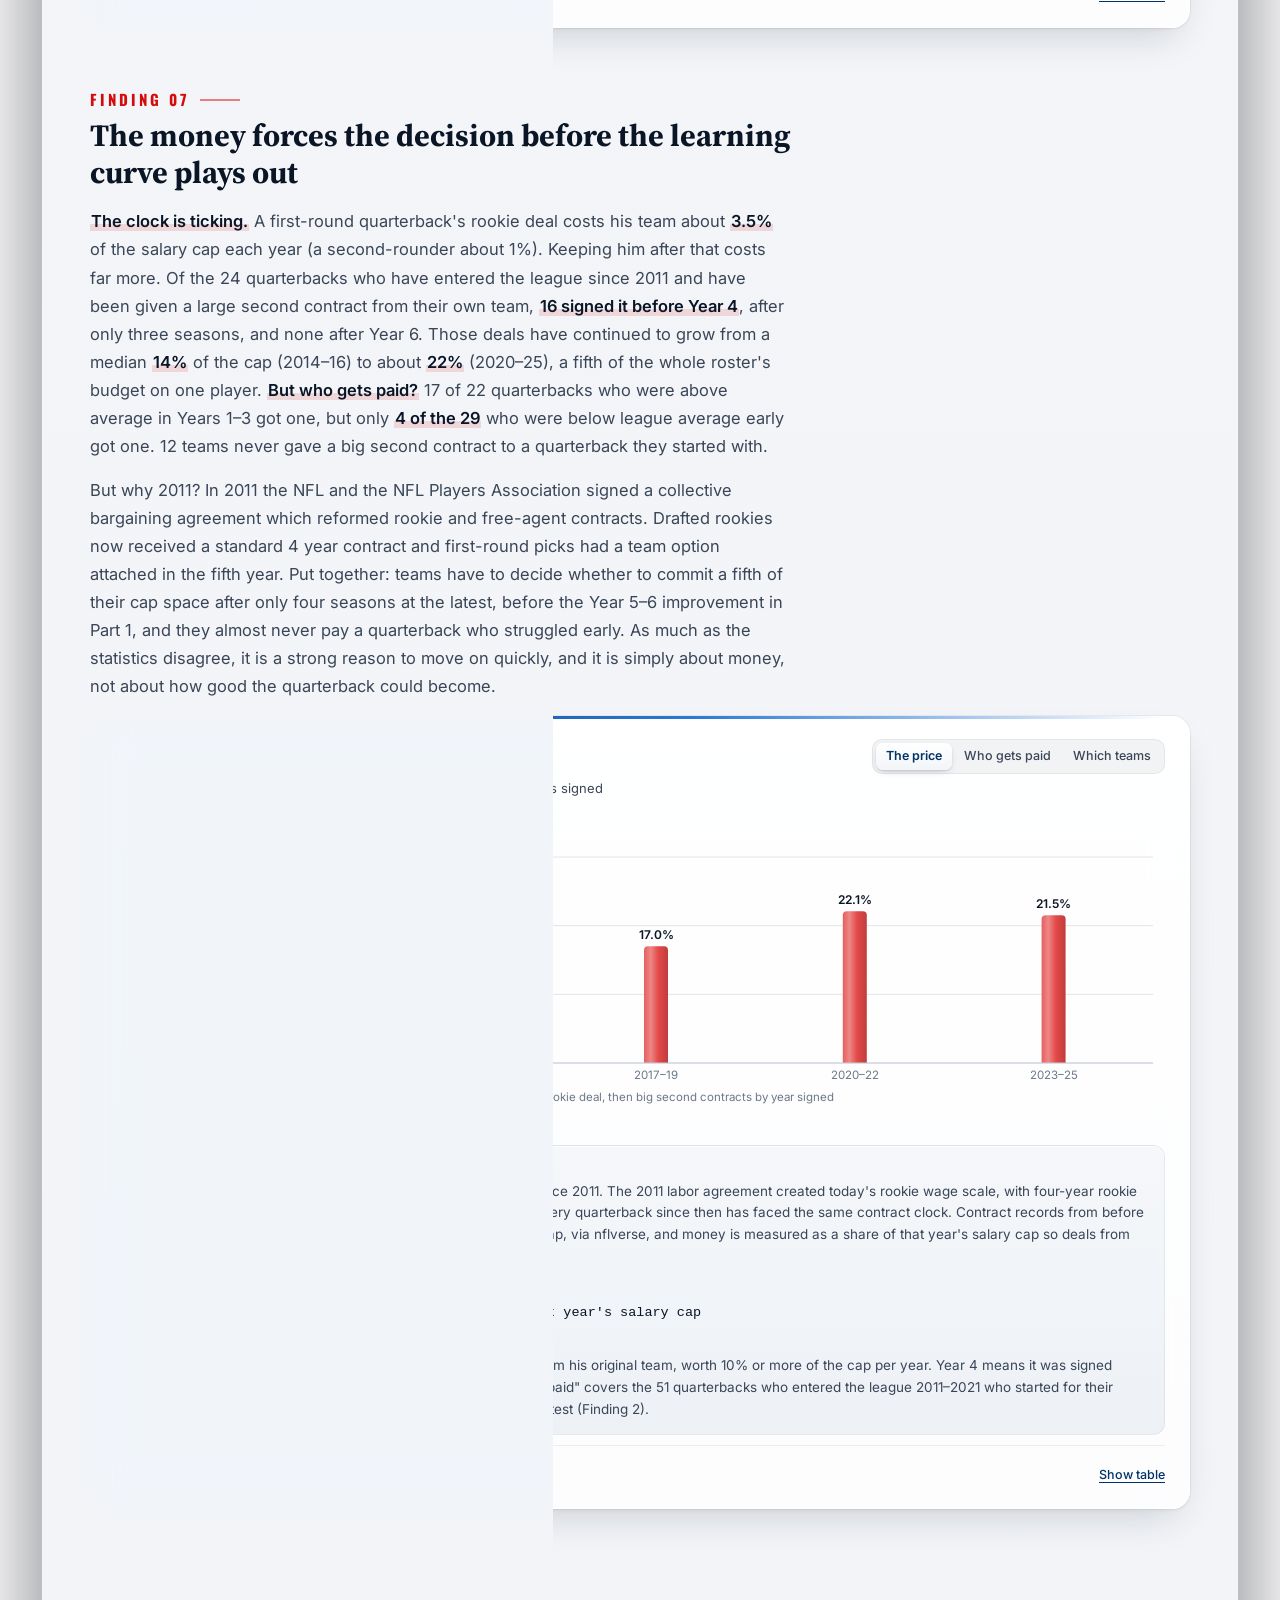
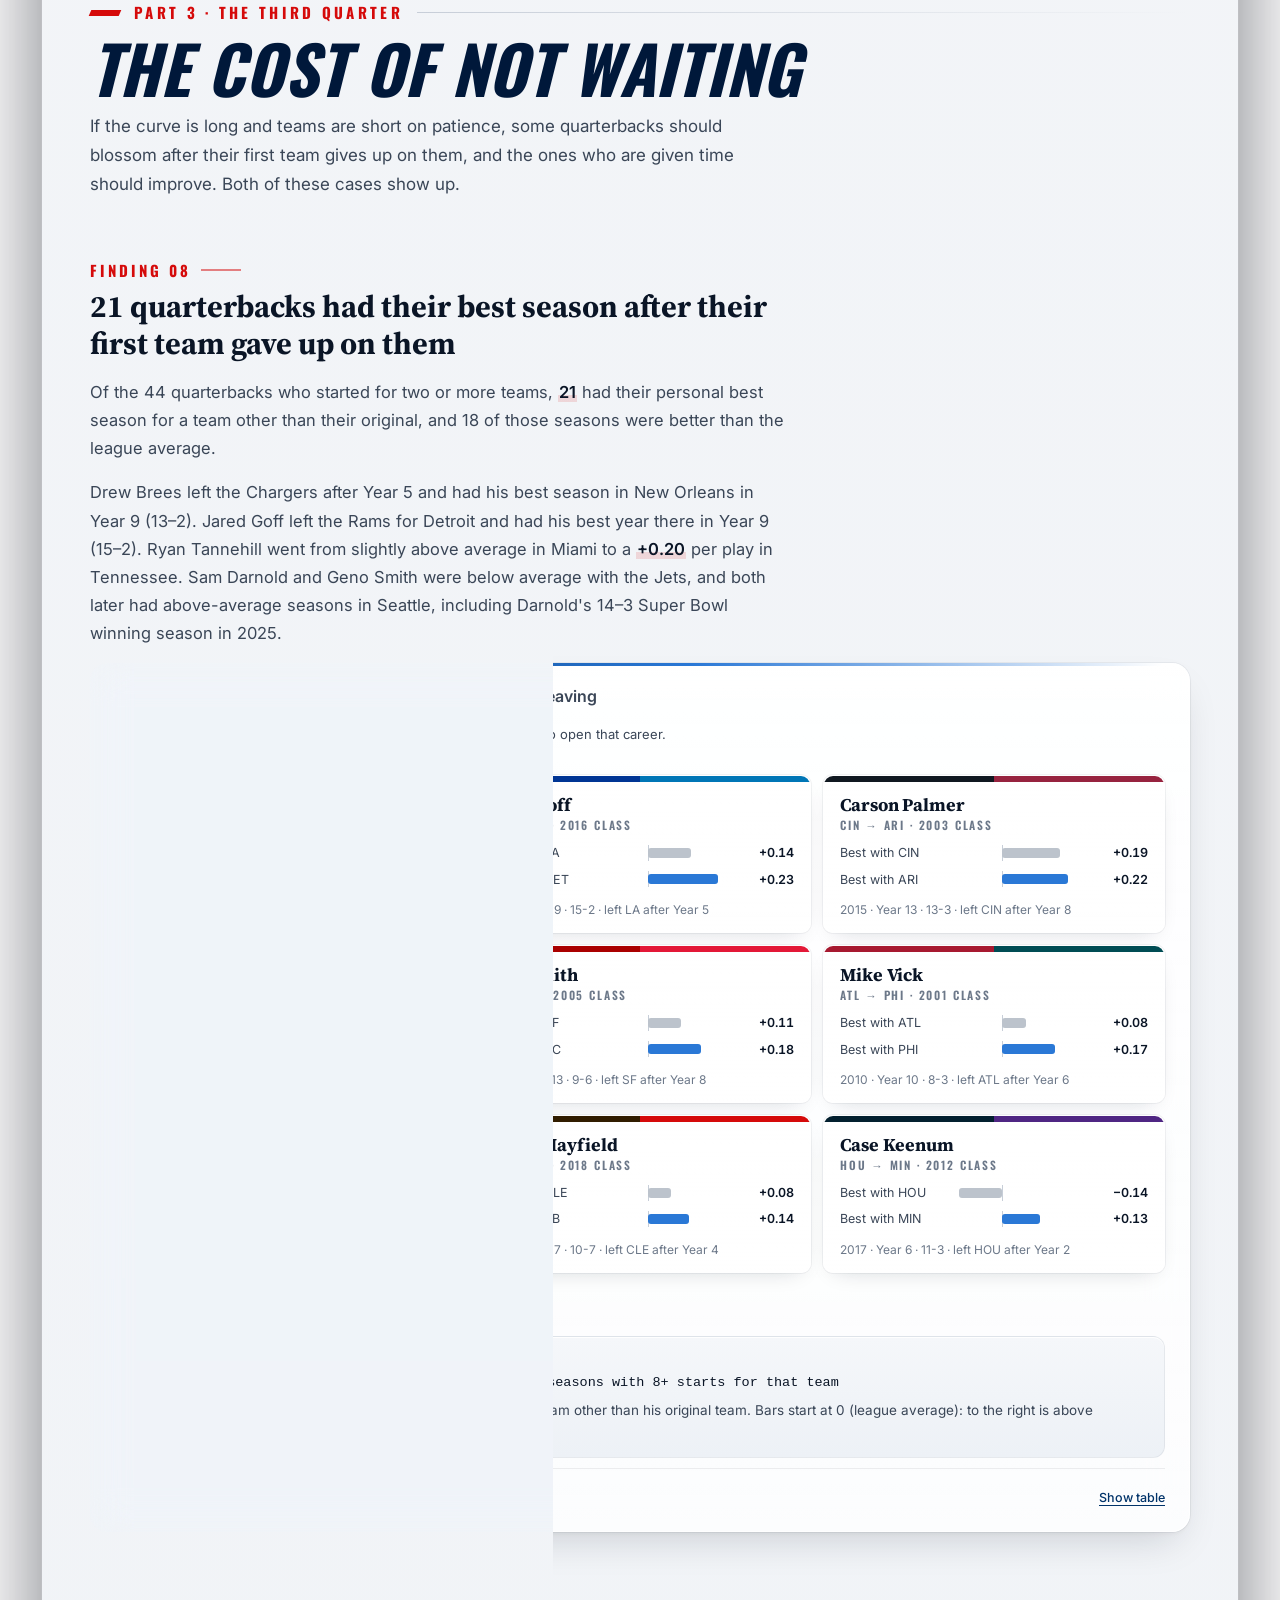
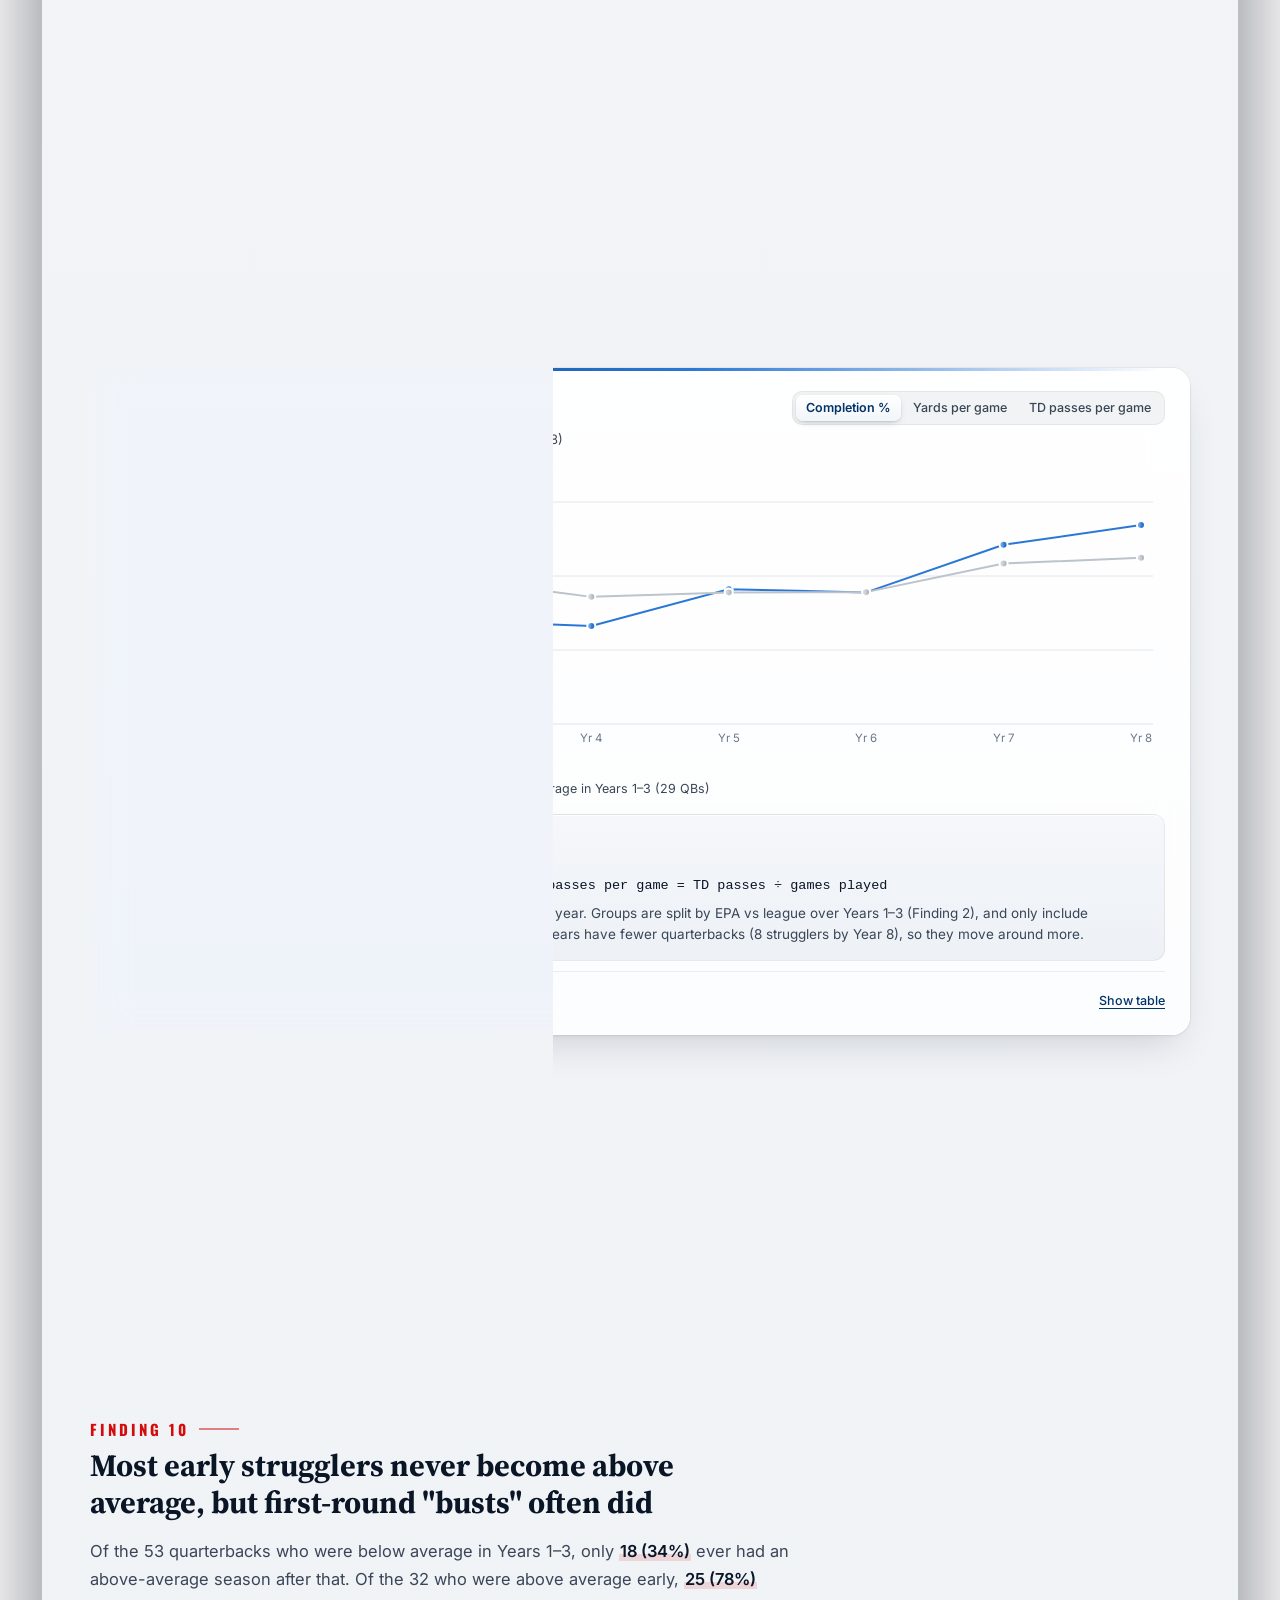
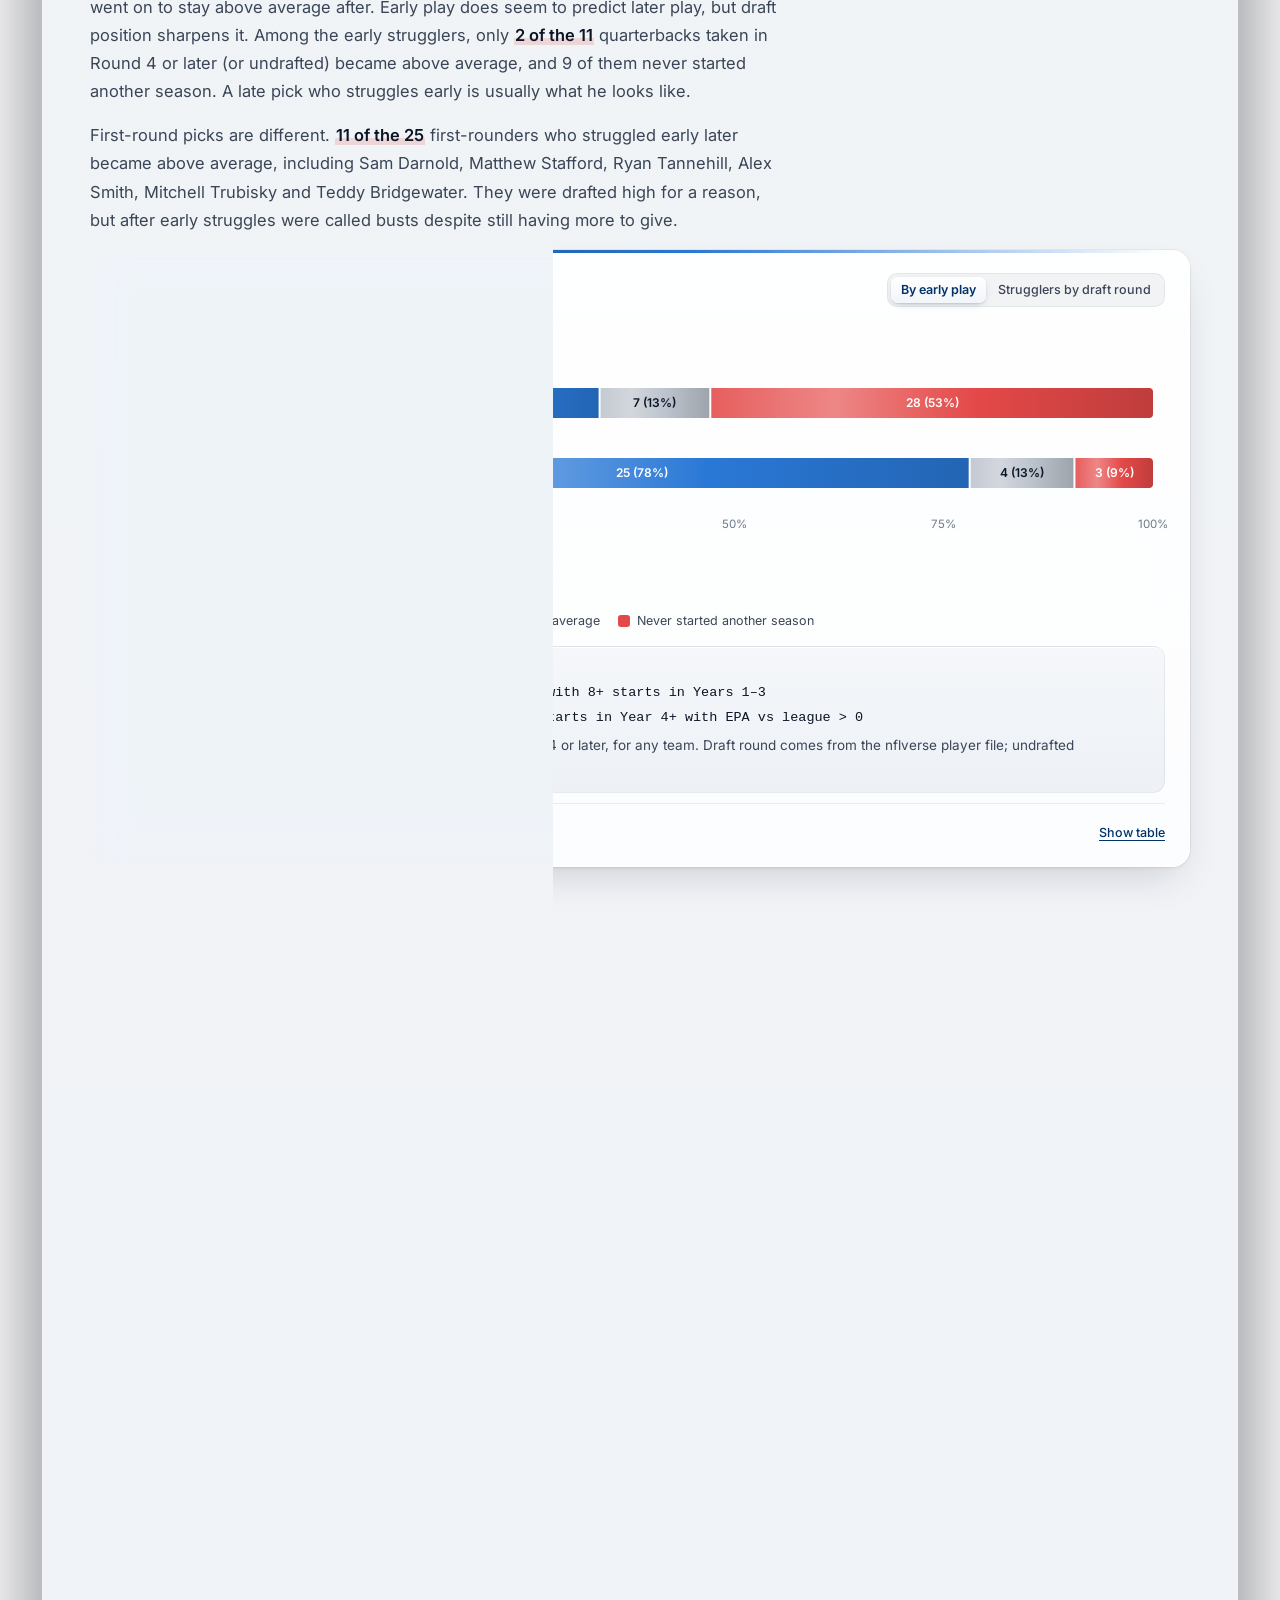
==== commit 380687fd: "Make the pro theme the default look (?look=plain switches back) Co-Authored-By: Claude Opus 5.5 <nor" ====
--- a/index.html
+++ b/index.html
@@ -8,9 +8,9 @@
   <link rel="preconnect" href="https://fonts.googleapis.com">
   <link rel="preconnect" href="https://fonts.gstatic.com" crossorigin>
   <link href="https://fonts.googleapis.com/css2?family=Inter:wght@400;500;600&family=Oswald:wght@500;700&family=Barlow+Condensed:ital,wght@0,500;0,600;0,700;0,800;1,700;1,800&family=Source+Serif+4:opsz,wght@8..60,400;8..60,600;8..60,700&display=swap" rel="stylesheet">
-  <!-- look switch: ?look=pro turns on the pro theme (remembered in this browser), ?look=plain turns it off -->
-  <script>try{var q=new URLSearchParams(location.search).get("look");if(q)localStorage.setItem("qb-look",q);var l=q||localStorage.getItem("qb-look");if(l==="pro"||l==="glass")document.documentElement.classList.add("glass","pro")}catch(e){}</script>
-  <link rel="stylesheet" href="assets/style.css?v=20261001r">
+  <!-- the pro theme is the default; ?look=plain switches to the plain look and ?look=pro back (remembered in this browser) -->
+  <script>(function(){var l="pro";try{var q=new URLSearchParams(location.search).get("look");if(q)localStorage.setItem("qb-theme",q);l=q||localStorage.getItem("qb-theme")||"pro"}catch(e){}if(l!=="plain")document.documentElement.classList.add("glass","pro")})()</script>
+  <link rel="stylesheet" href="assets/style.css?v=20261001s">
 </head>
 <body>
 
@@ -574,10 +574,10 @@
   <div class="wrap">Worth the Wait · Data from nflverse and OverTheCap (CC-BY 4.0) · Built with plain HTML, CSS and JavaScript</div>
 </footer>
 
-<script src="assets/charts.js?v=20261001r"></script>
-<script src="assets/jersey.js?v=20261001r"></script>
-<script src="assets/sound.js?v=20261001r"></script>
-<script src="assets/search.js?v=20261001r"></script>
-<script src="assets/report.js?v=20261001r"></script>
+<script src="assets/charts.js?v=20261001s"></script>
+<script src="assets/jersey.js?v=20261001s"></script>
+<script src="assets/sound.js?v=20261001s"></script>
+<script src="assets/search.js?v=20261001s"></script>
+<script src="assets/report.js?v=20261001s"></script>
 </body>
 </html>
--- a/assets/style.css
+++ b/assets/style.css
@@ -472,7 +472,7 @@
 .explore a { font-weight: 600; }
 
 /* =====================================================================================
-   PRO THEME (preview: add ?look=pro to the address; ?look=plain switches back)
+   PRO THEME (the default look; add ?look=plain to the address for the plain look, ?look=pro to come back)
    Night-game hero, frosted glass panels on a cool stadium-gray page, broadcast-style
    condensed italic display type for the big moments, glossy chart marks.
    Only colors, type and finish change here; words, layout and charts stay the same.
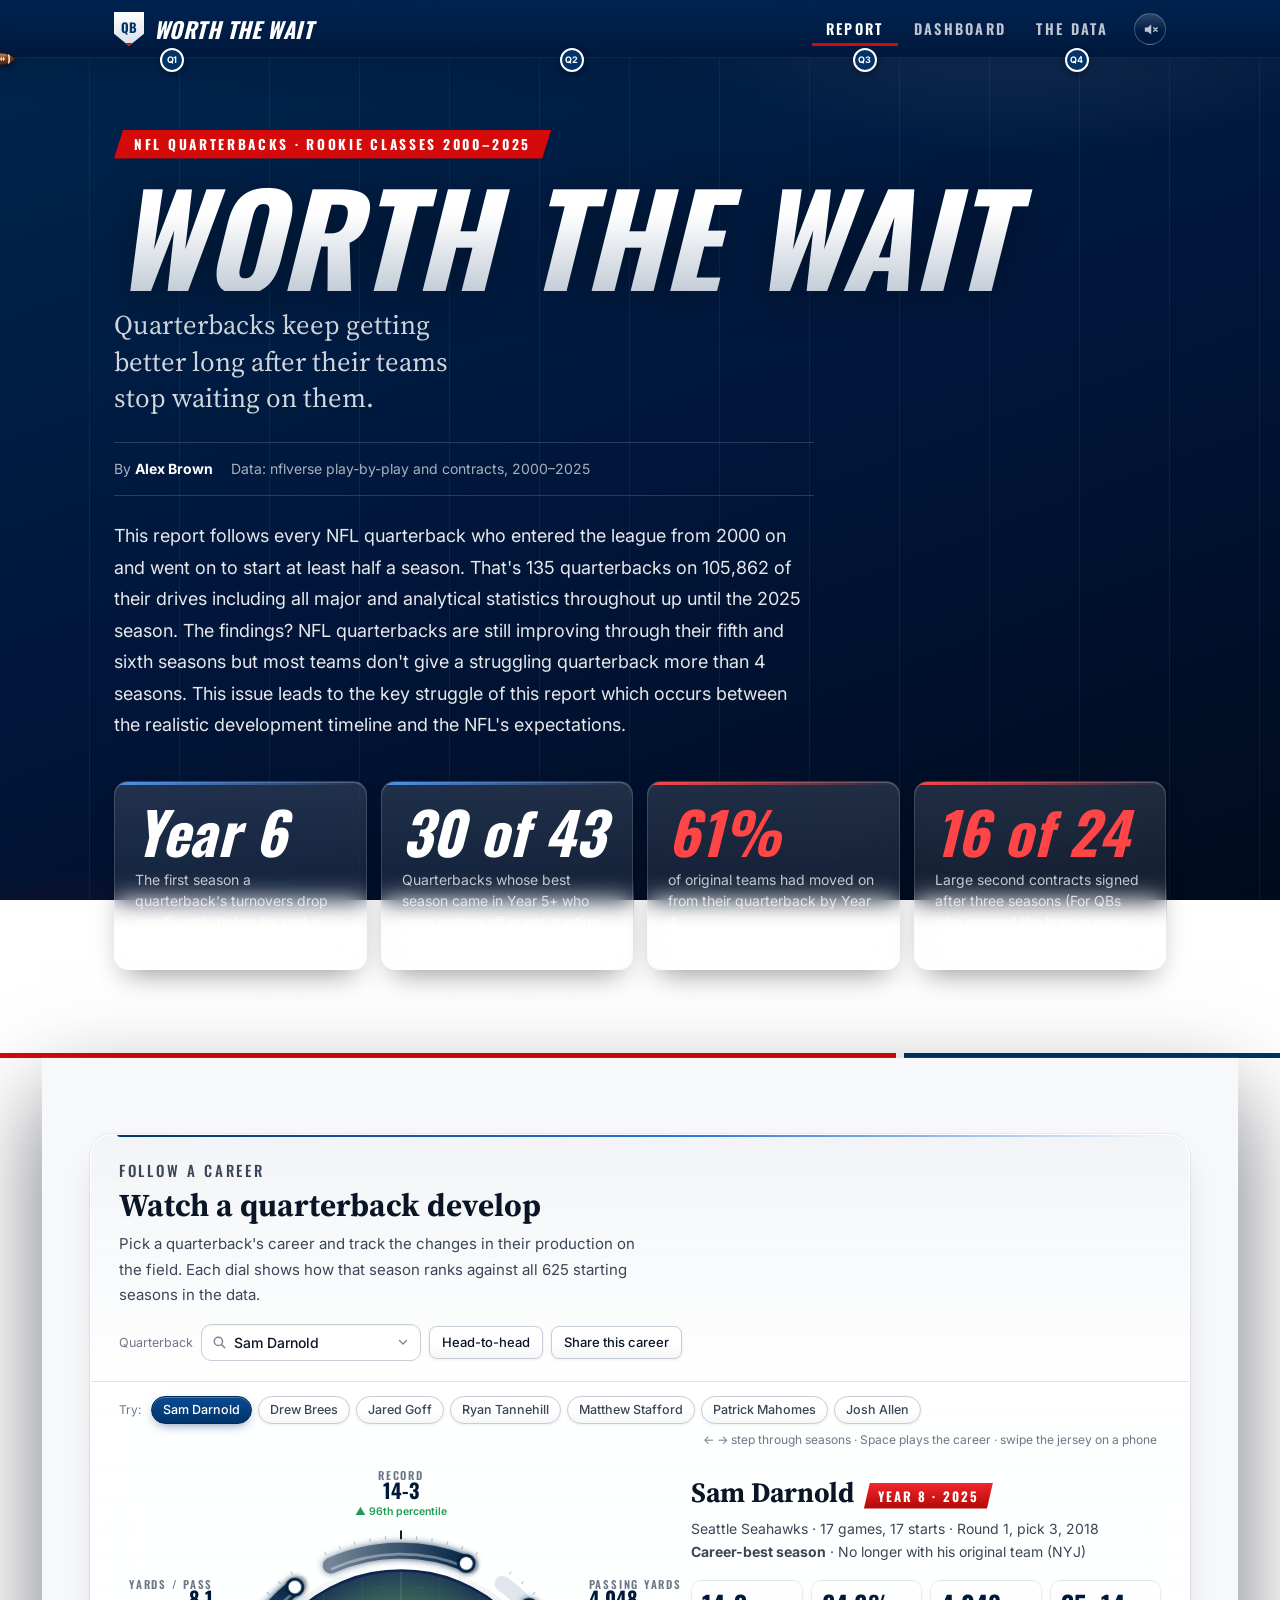
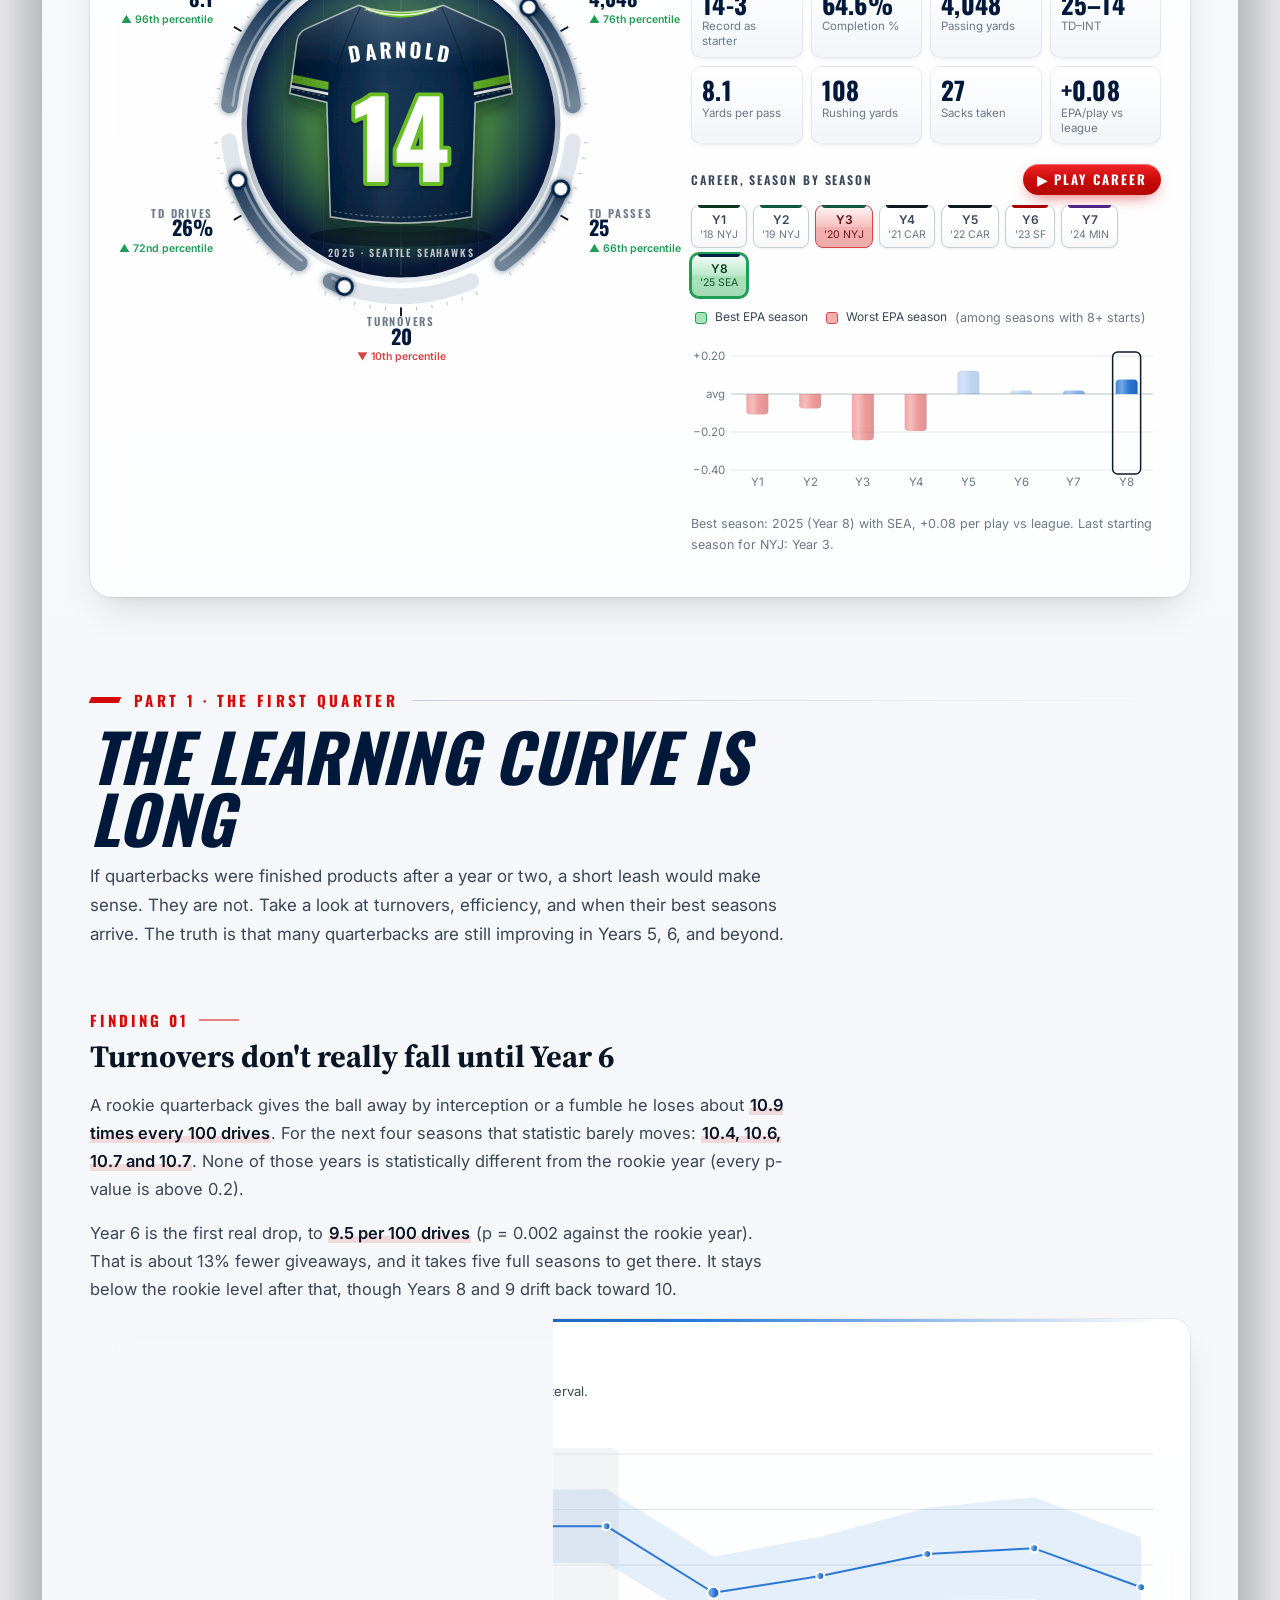
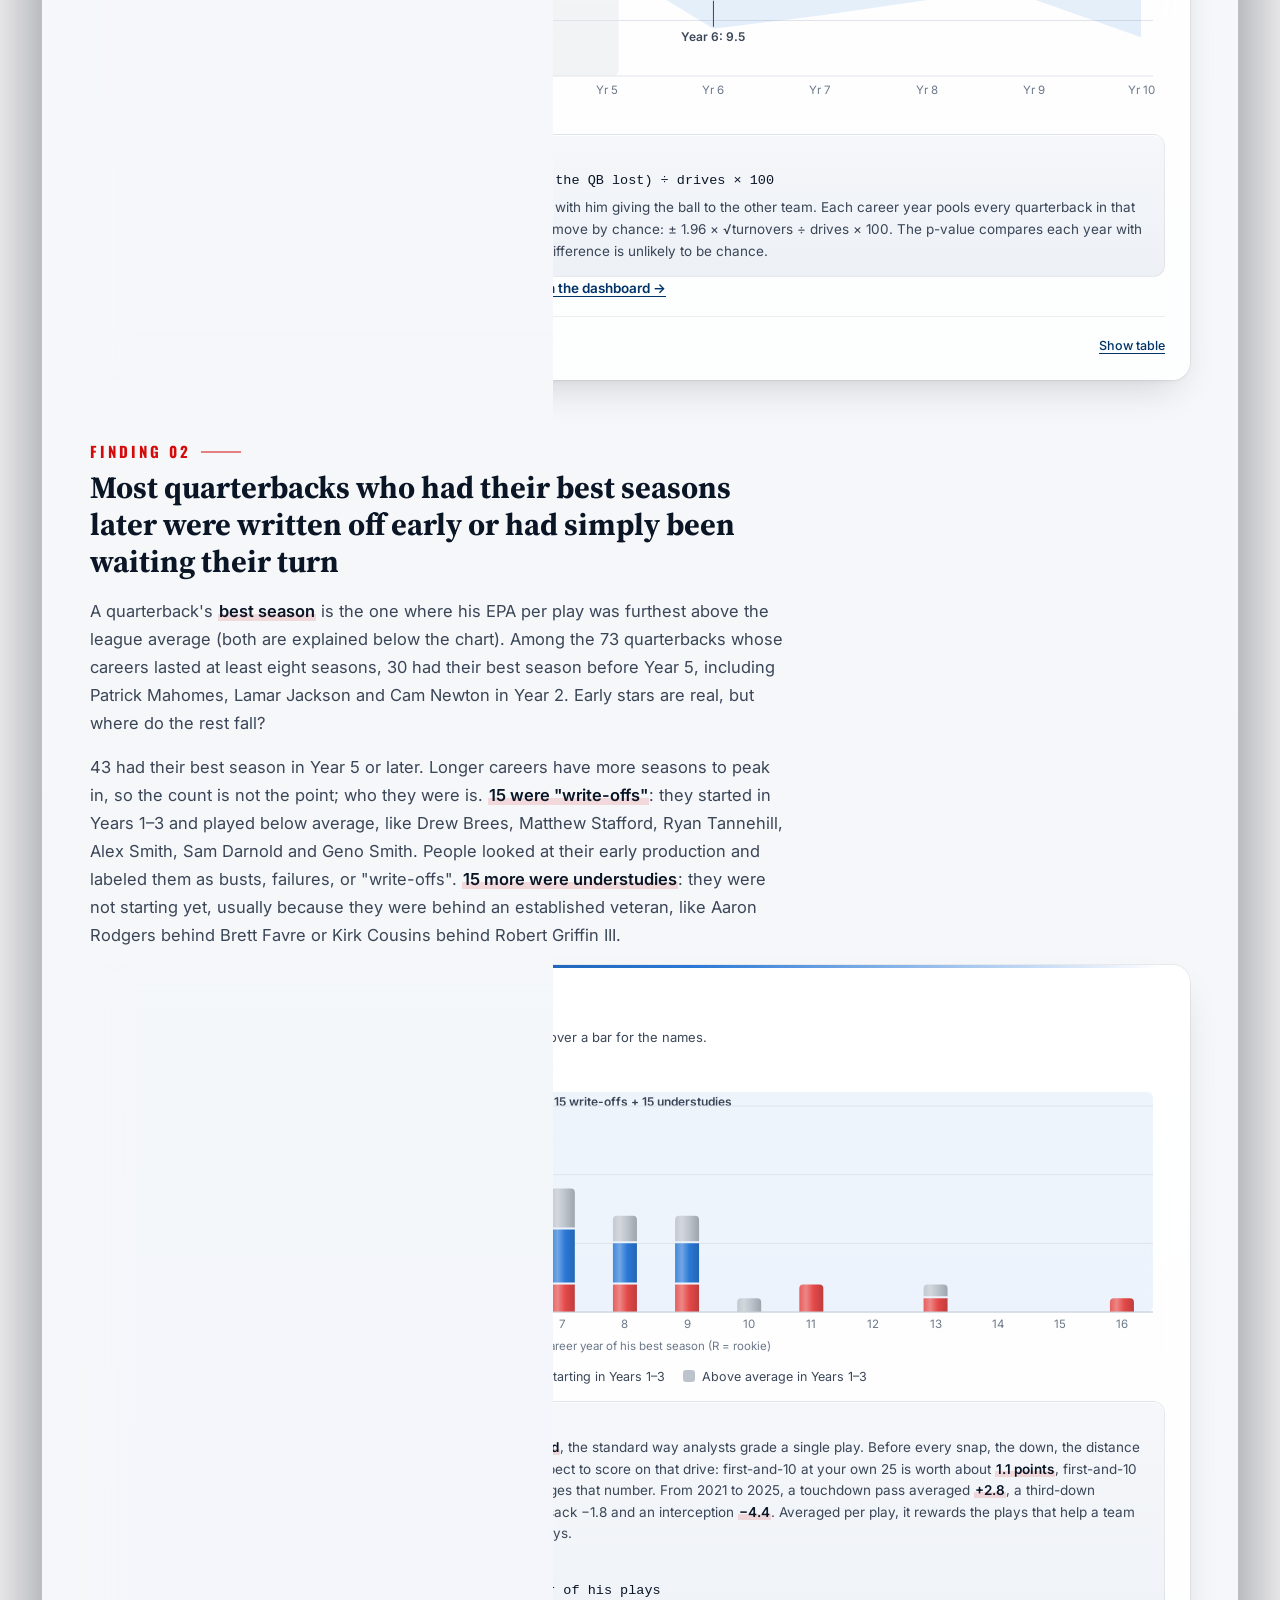
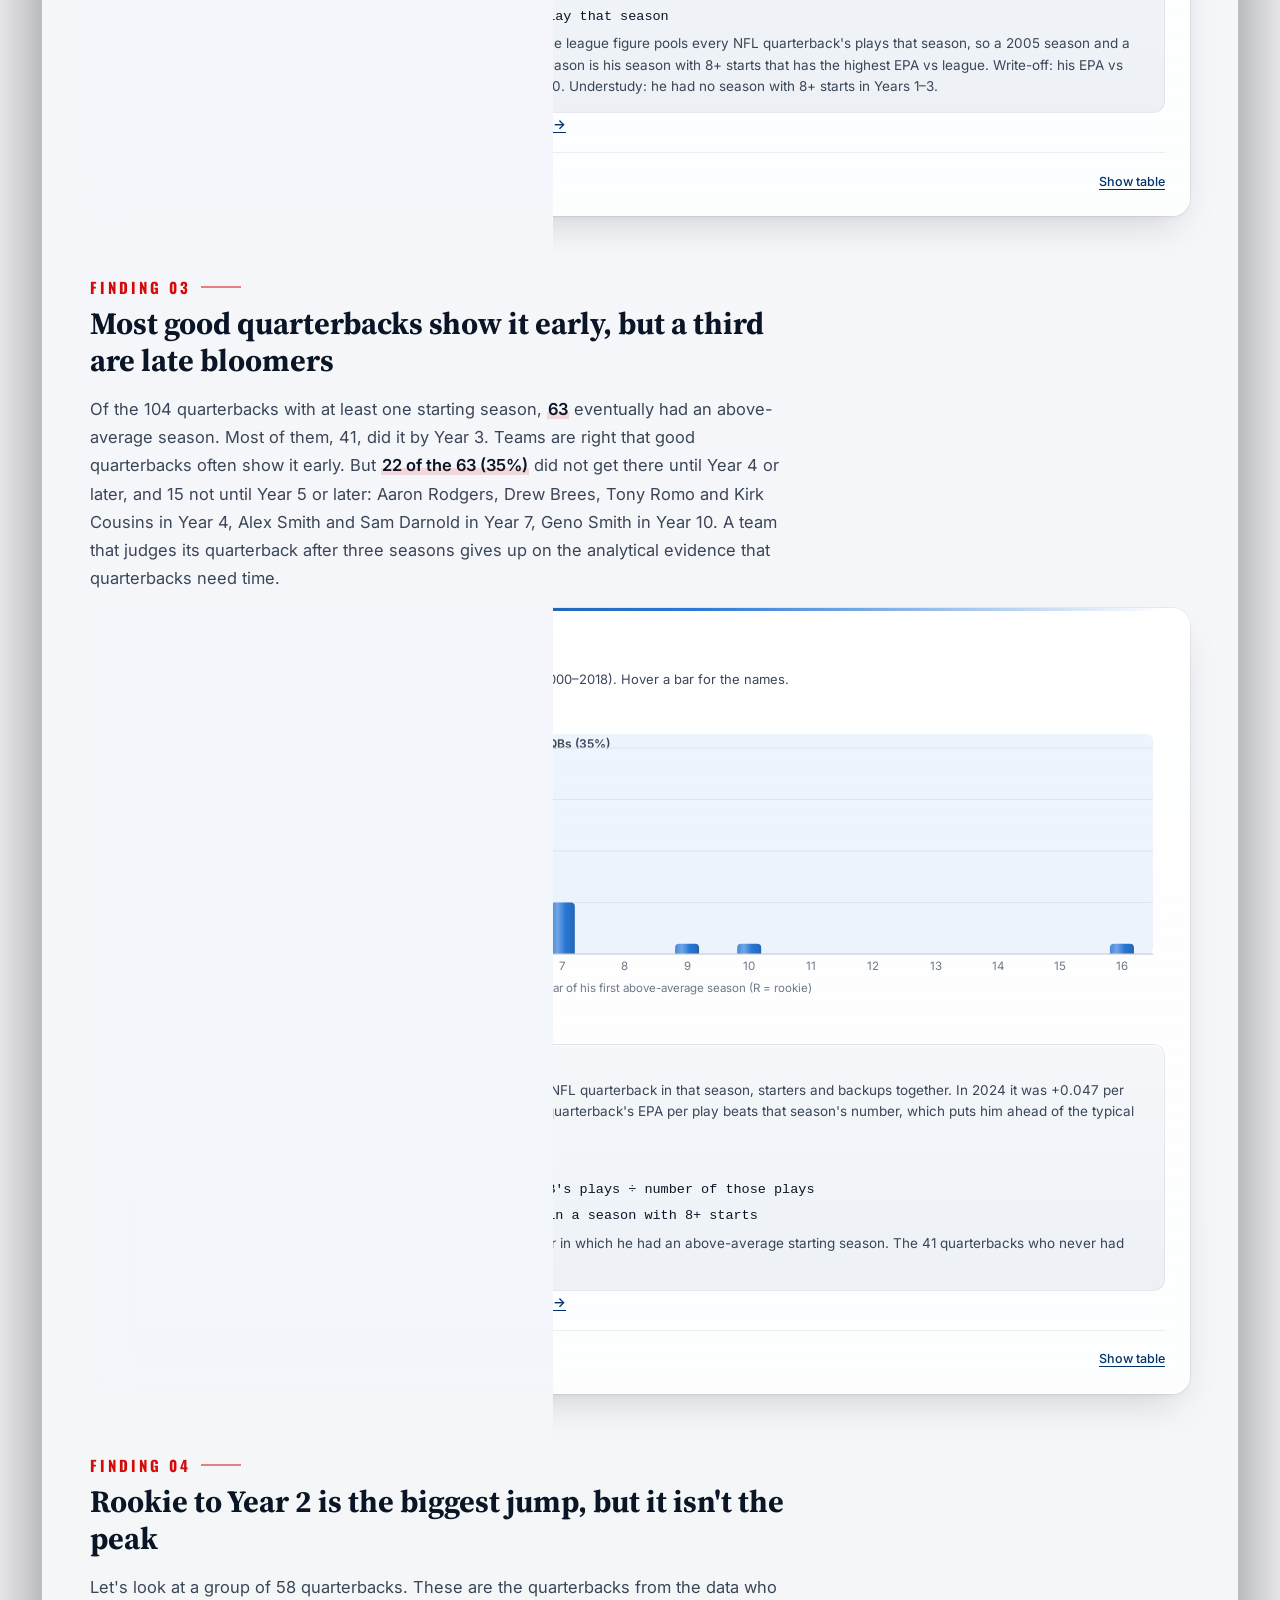
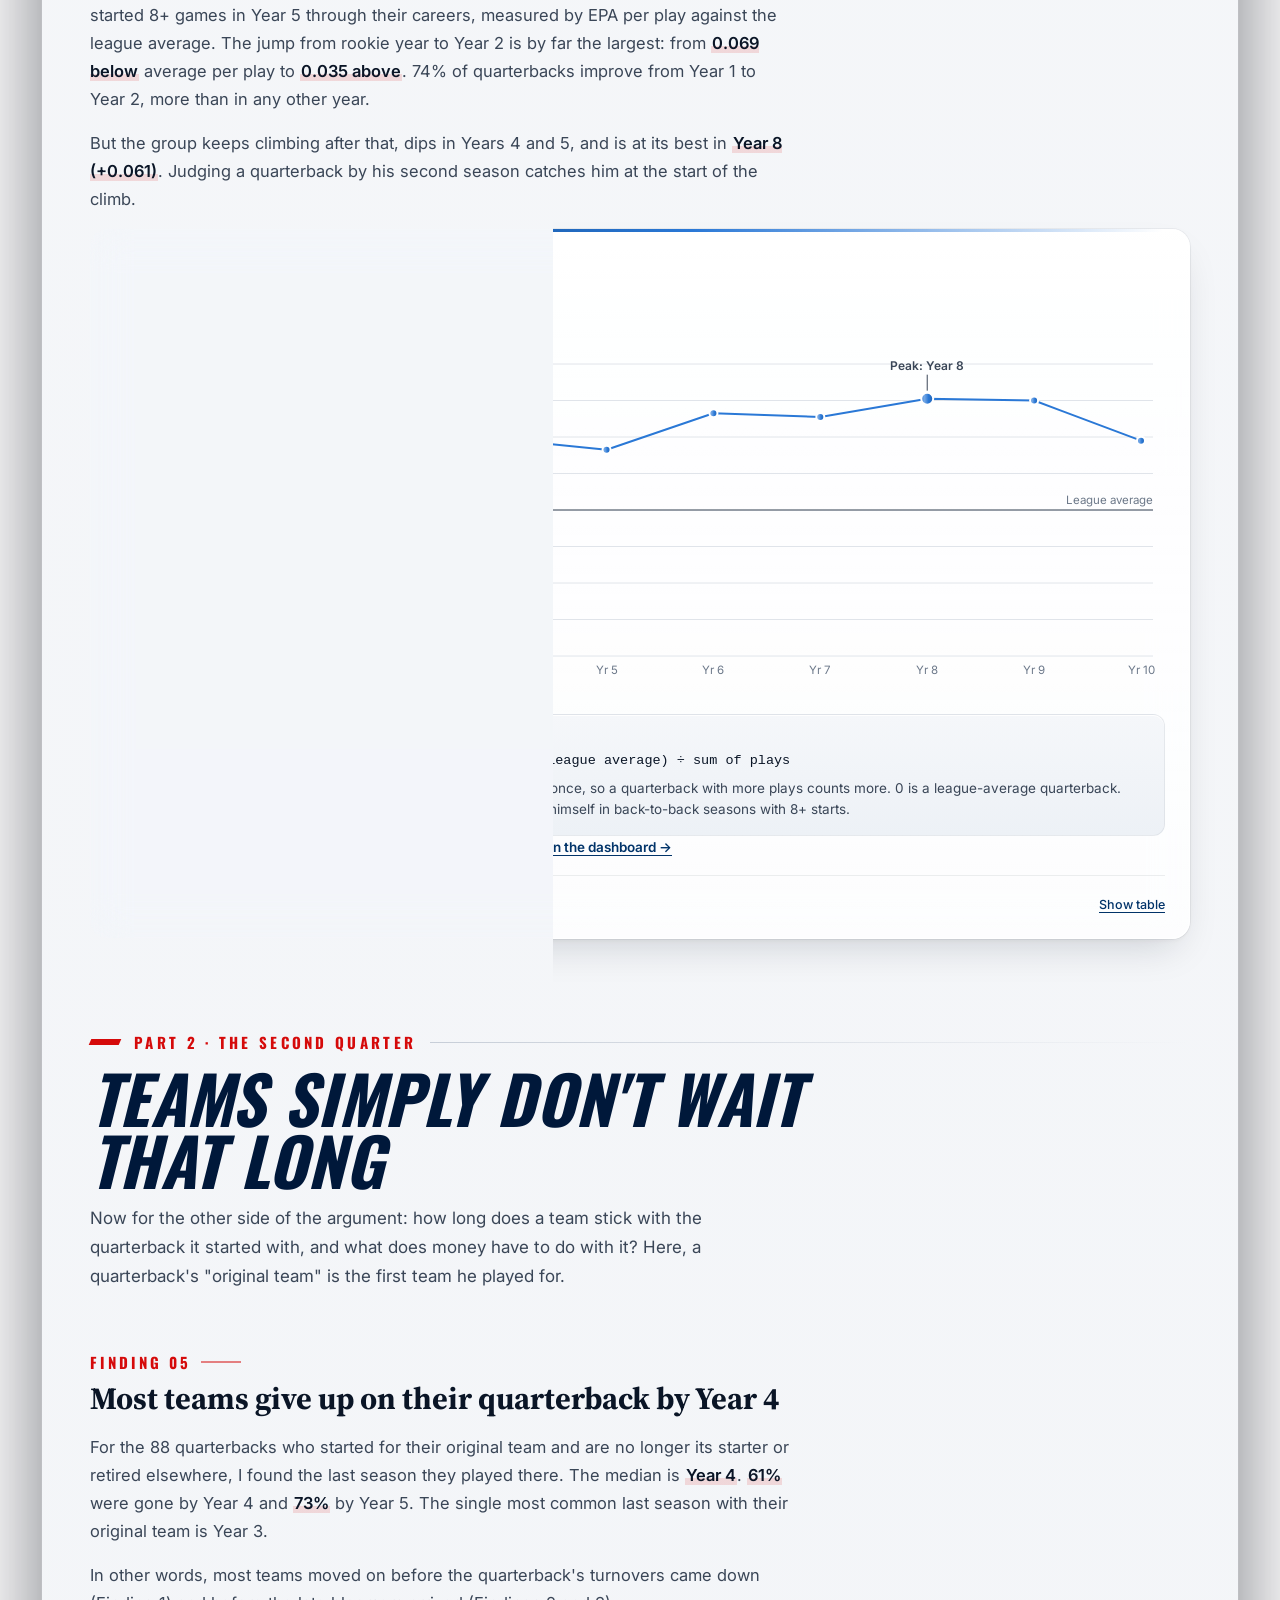
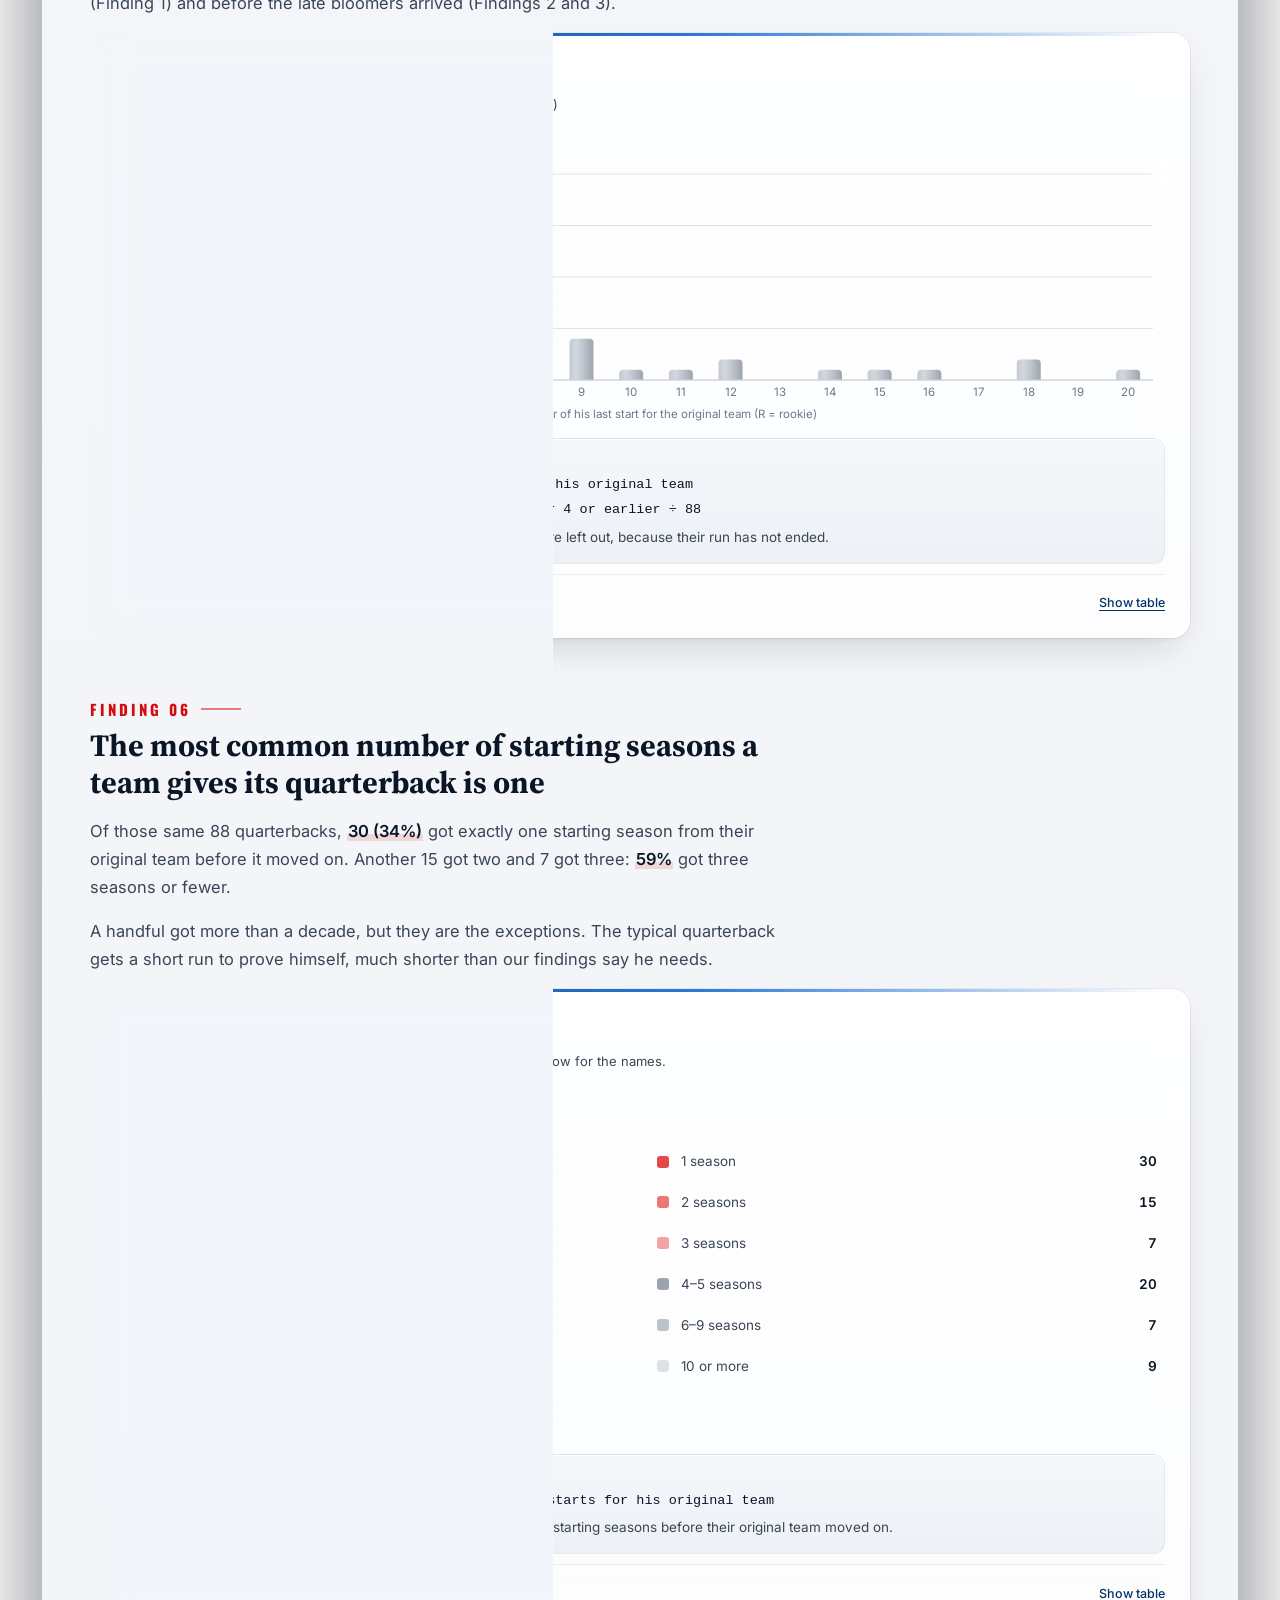
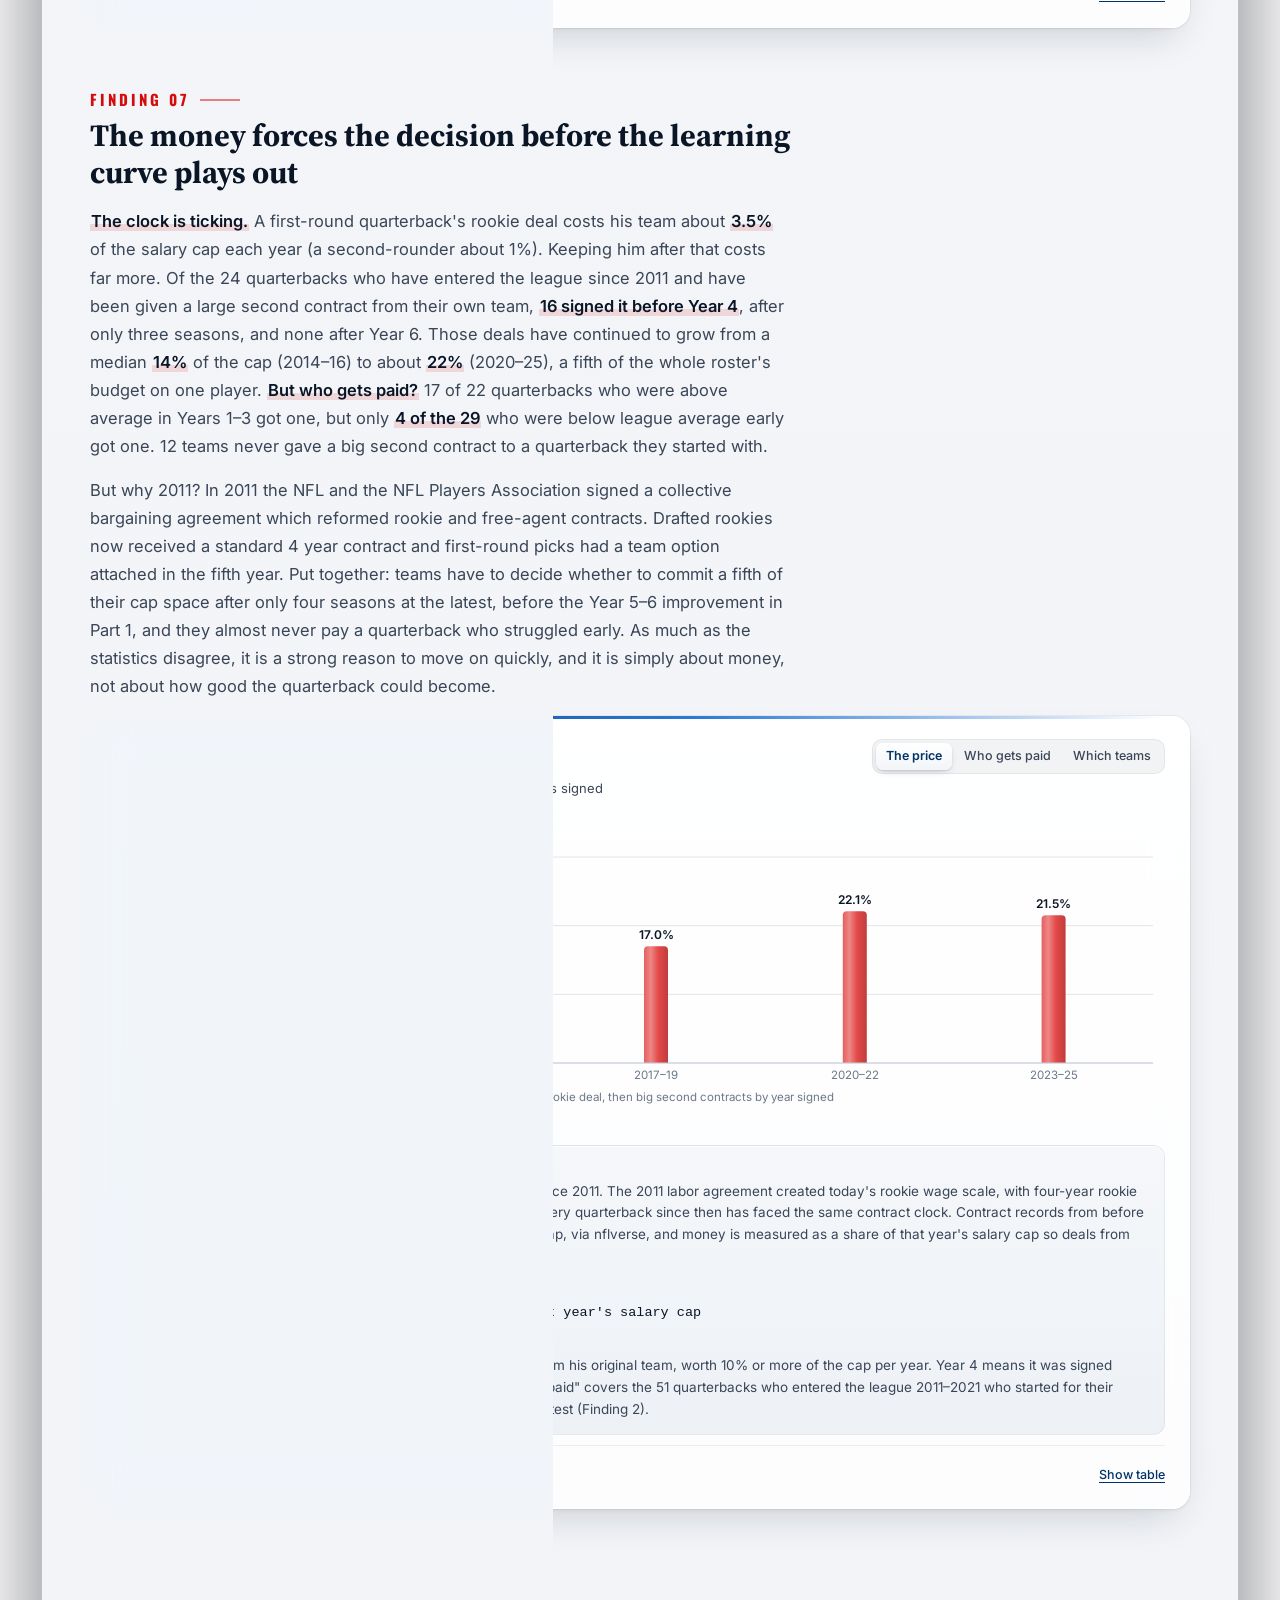
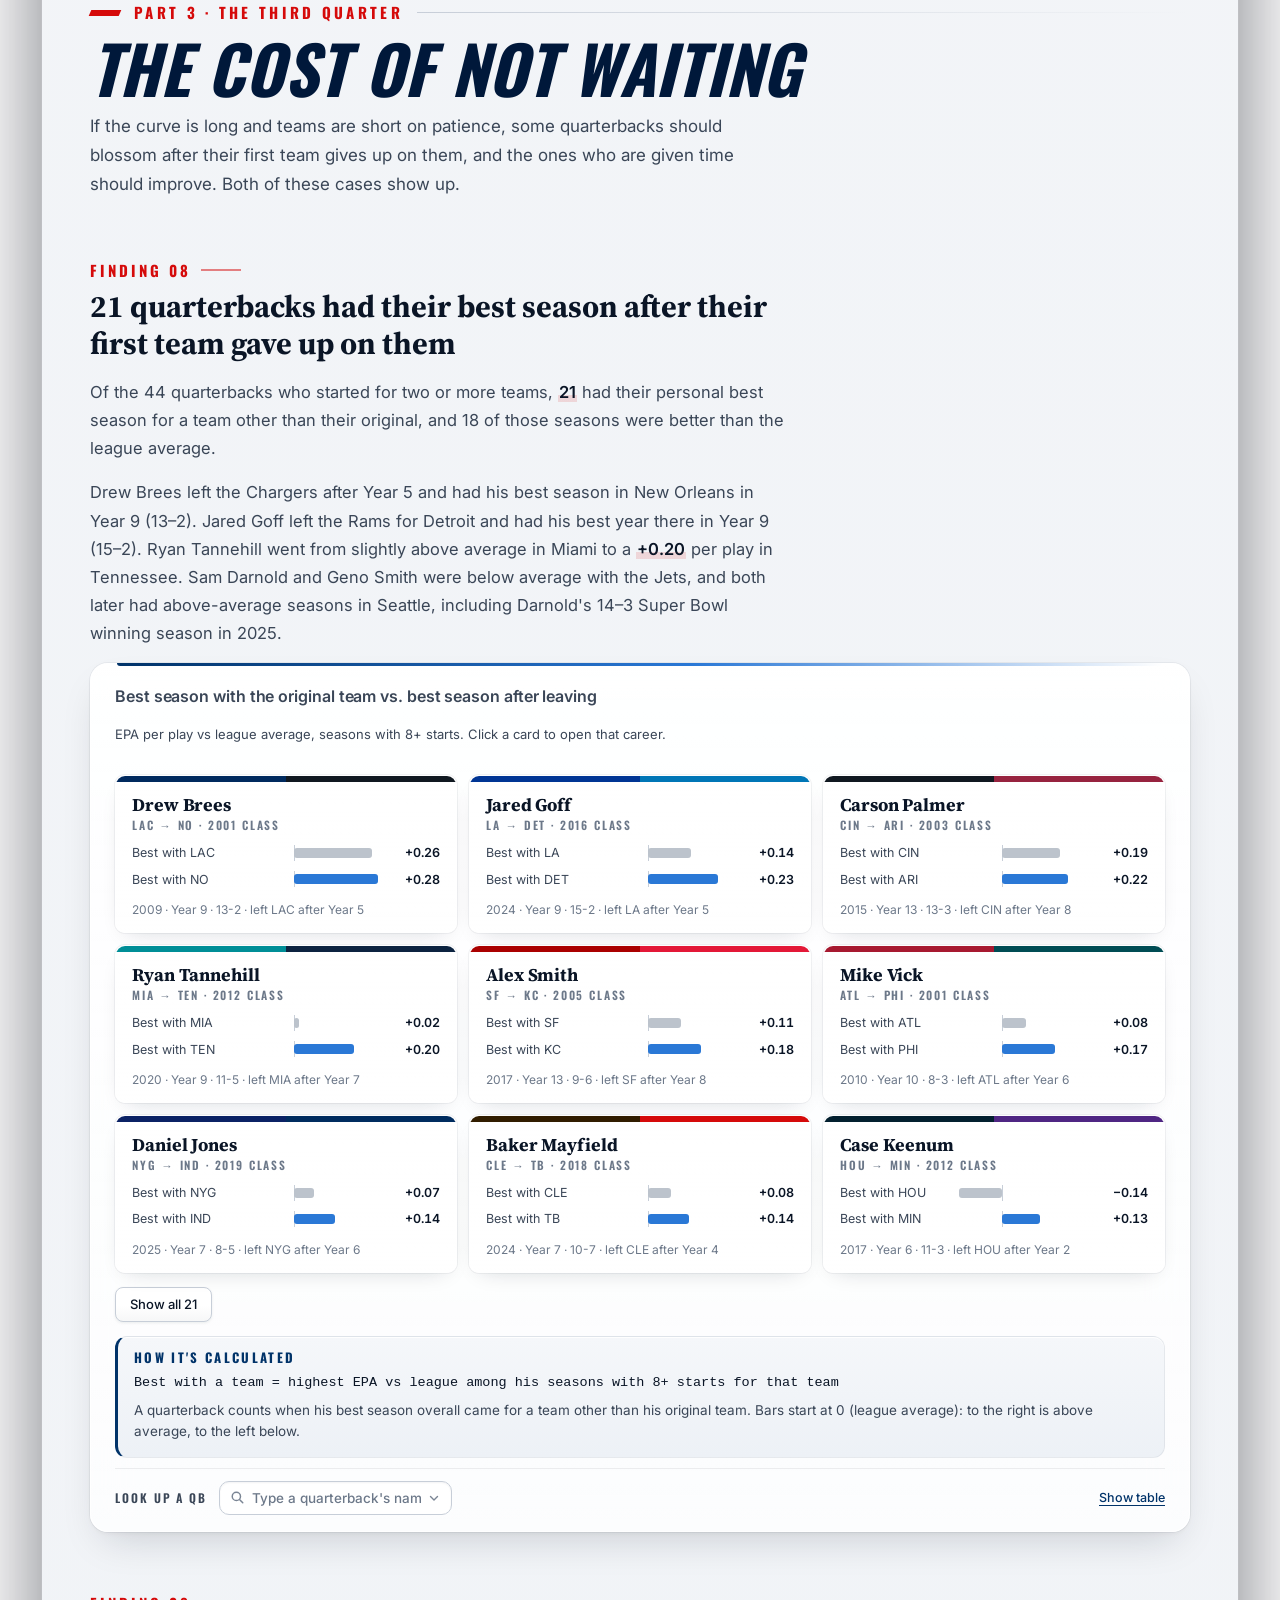
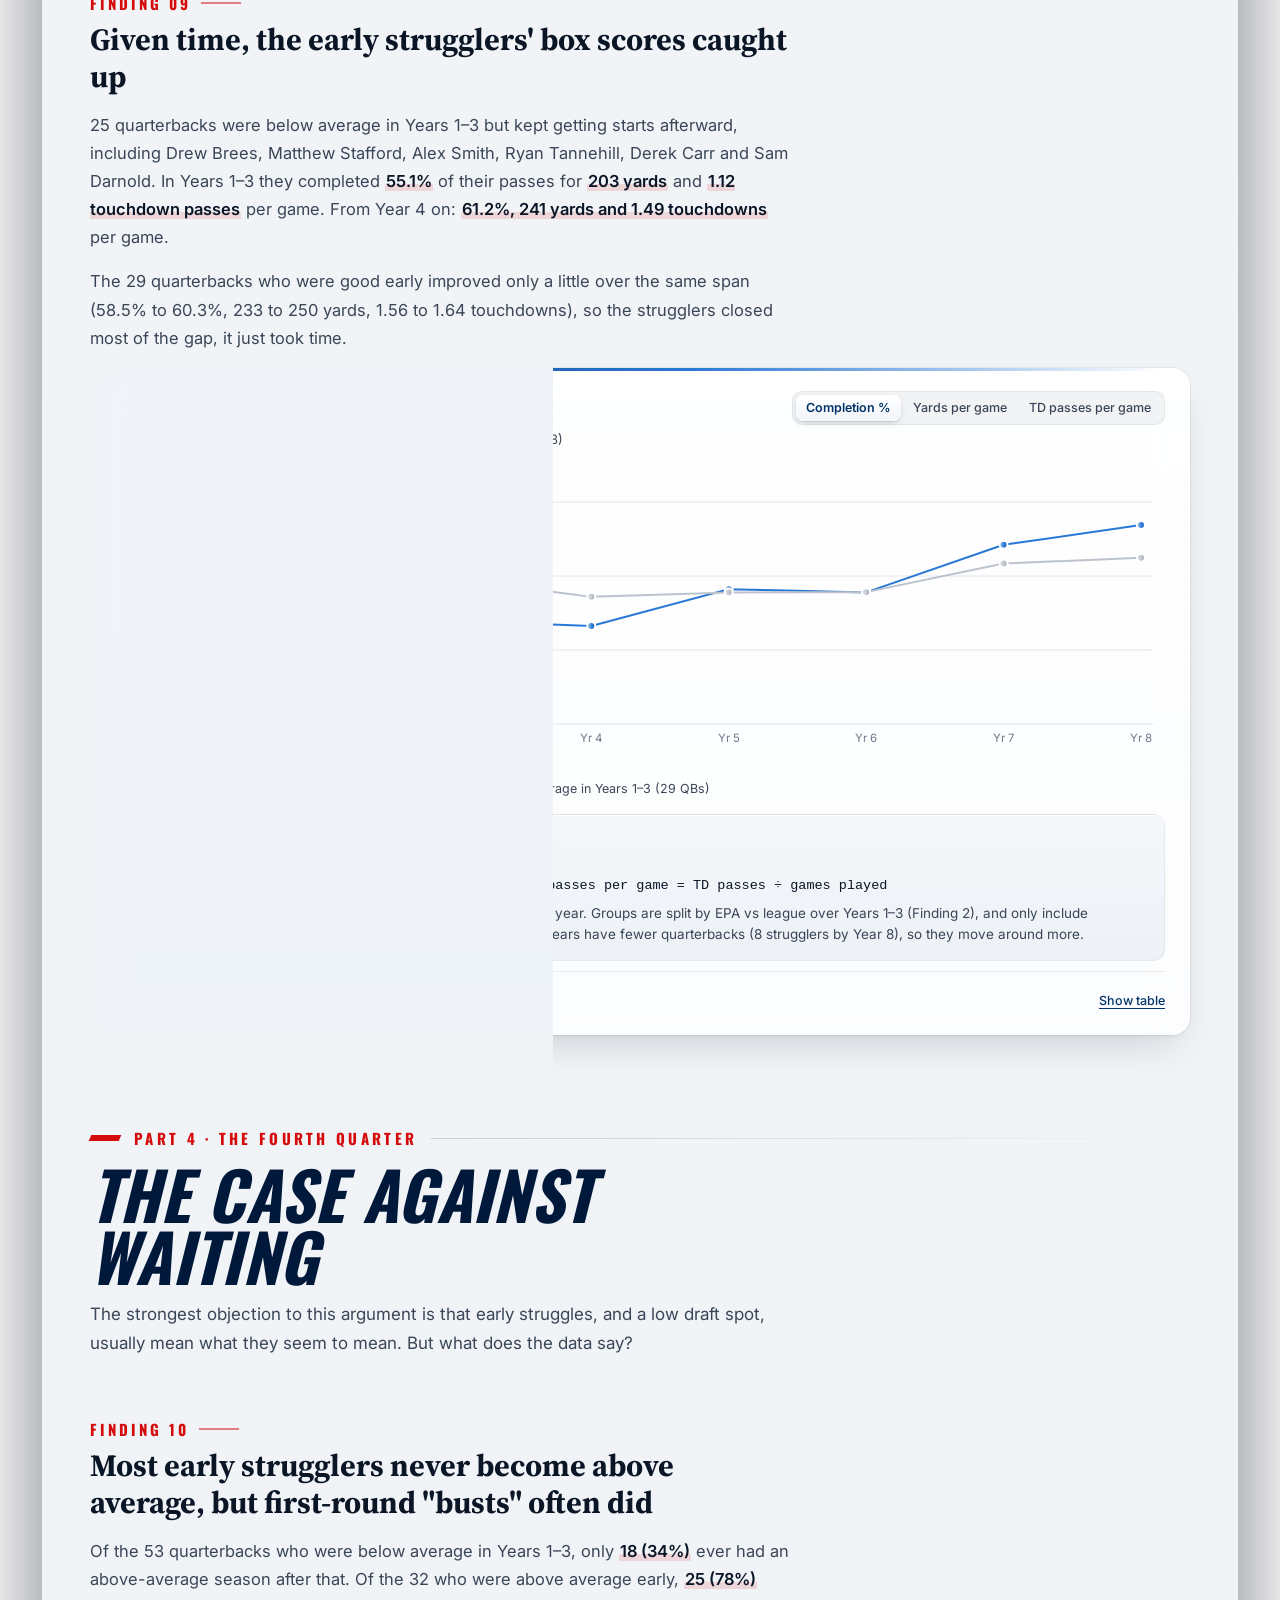
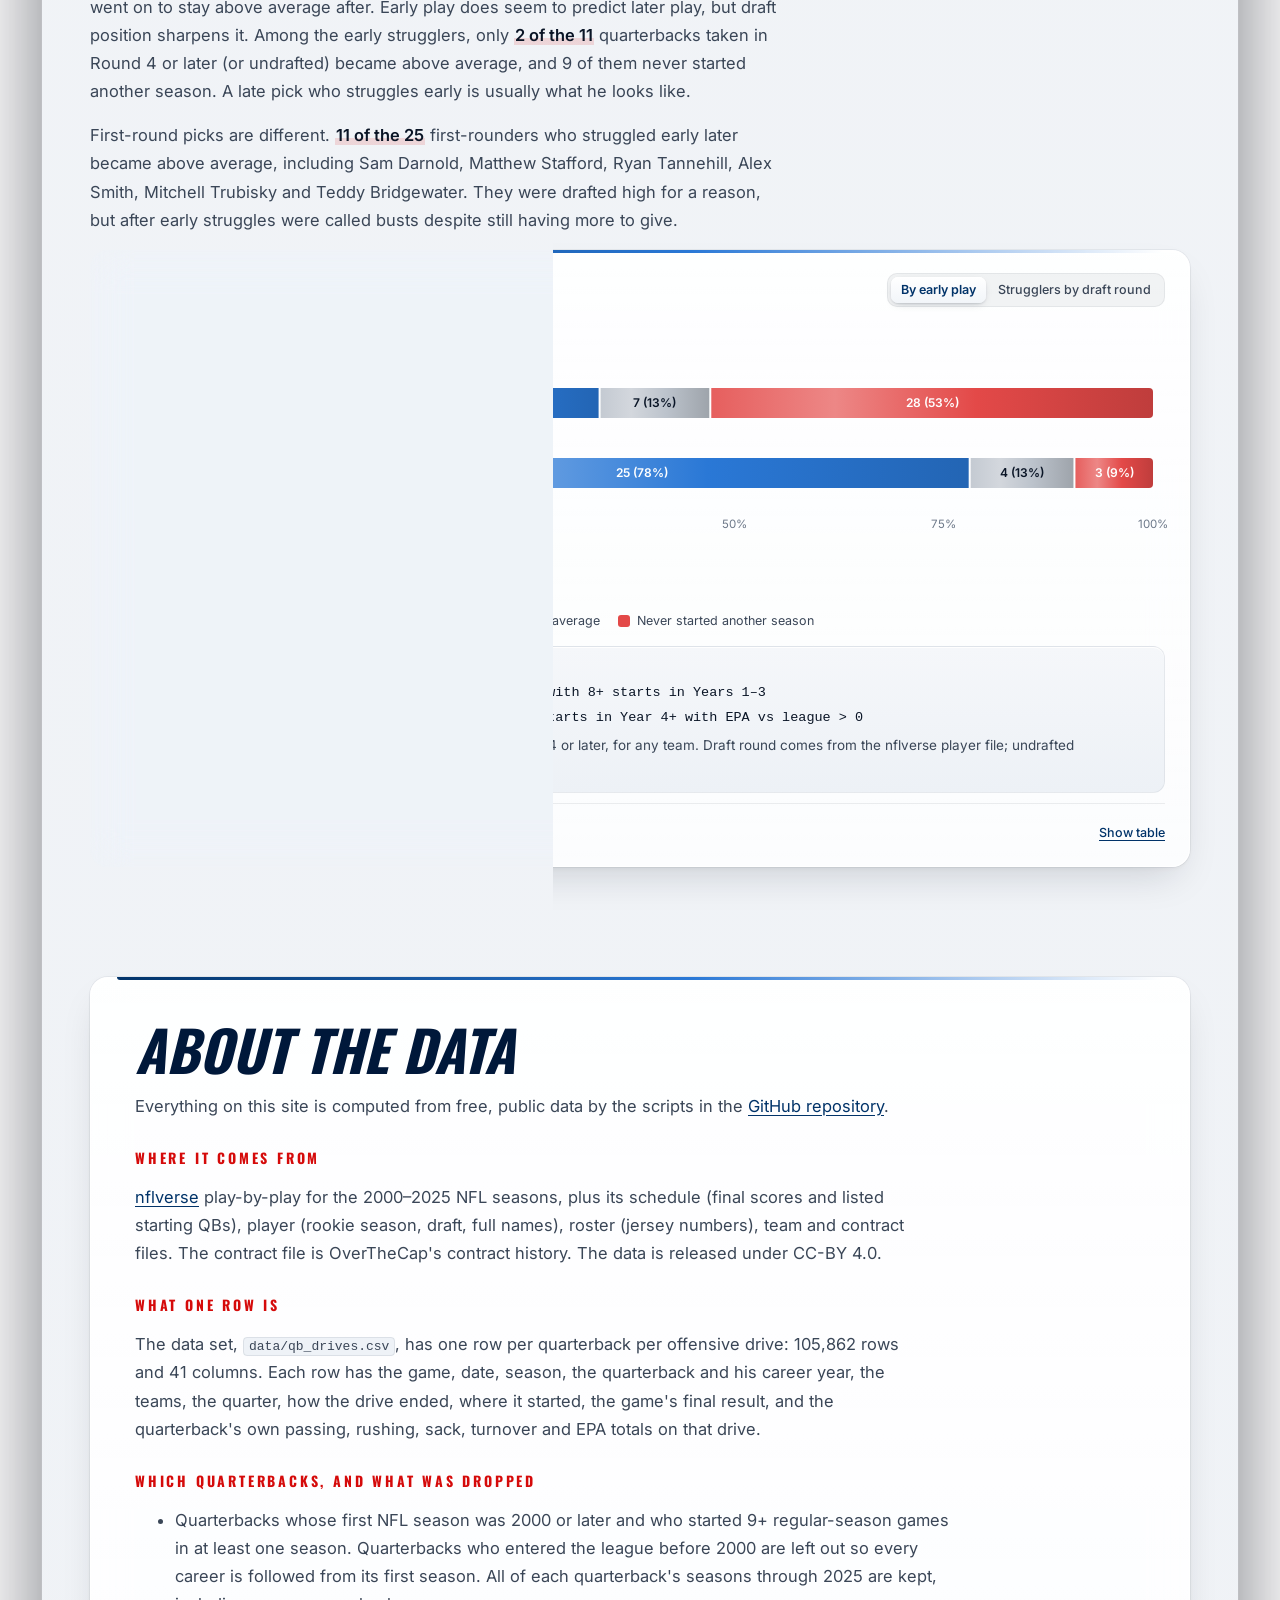
==== commit 20efc9b1: "Remove duplicated copy-link helper from charts.js Co-Authored-By: Claude Opus 5.5 <noreply@anthropic" ====
--- a/index.html
+++ b/index.html
@@ -10,7 +10,7 @@
   <link href="https://fonts.googleapis.com/css2?family=Inter:wght@400;500;600&family=Oswald:wght@500;700&family=Barlow+Condensed:ital,wght@0,500;0,600;0,700;0,800;1,700;1,800&family=Source+Serif+4:opsz,wght@8..60,400;8..60,600;8..60,700&display=swap" rel="stylesheet">
   <!-- the pro theme is the default; ?look=plain switches to the plain look and ?look=pro back (remembered in this browser) -->
   <script>(function(){var l="pro";try{var q=new URLSearchParams(location.search).get("look");if(q)localStorage.setItem("qb-theme",q);l=q||localStorage.getItem("qb-theme")||"pro"}catch(e){}if(l!=="plain")document.documentElement.classList.add("glass","pro")})()</script>
-  <link rel="stylesheet" href="assets/style.css?v=20261001s">
+  <link rel="stylesheet" href="assets/style.css?v=20261001t">
 </head>
 <body>
 
@@ -574,10 +574,10 @@
   <div class="wrap">Worth the Wait · Data from nflverse and OverTheCap (CC-BY 4.0) · Built with plain HTML, CSS and JavaScript</div>
 </footer>
 
-<script src="assets/charts.js?v=20261001s"></script>
-<script src="assets/jersey.js?v=20261001s"></script>
-<script src="assets/sound.js?v=20261001s"></script>
-<script src="assets/search.js?v=20261001s"></script>
-<script src="assets/report.js?v=20261001s"></script>
+<script src="assets/charts.js?v=20261001t"></script>
+<script src="assets/jersey.js?v=20261001t"></script>
+<script src="assets/sound.js?v=20261001t"></script>
+<script src="assets/search.js?v=20261001t"></script>
+<script src="assets/report.js?v=20261001t"></script>
 </body>
 </html>
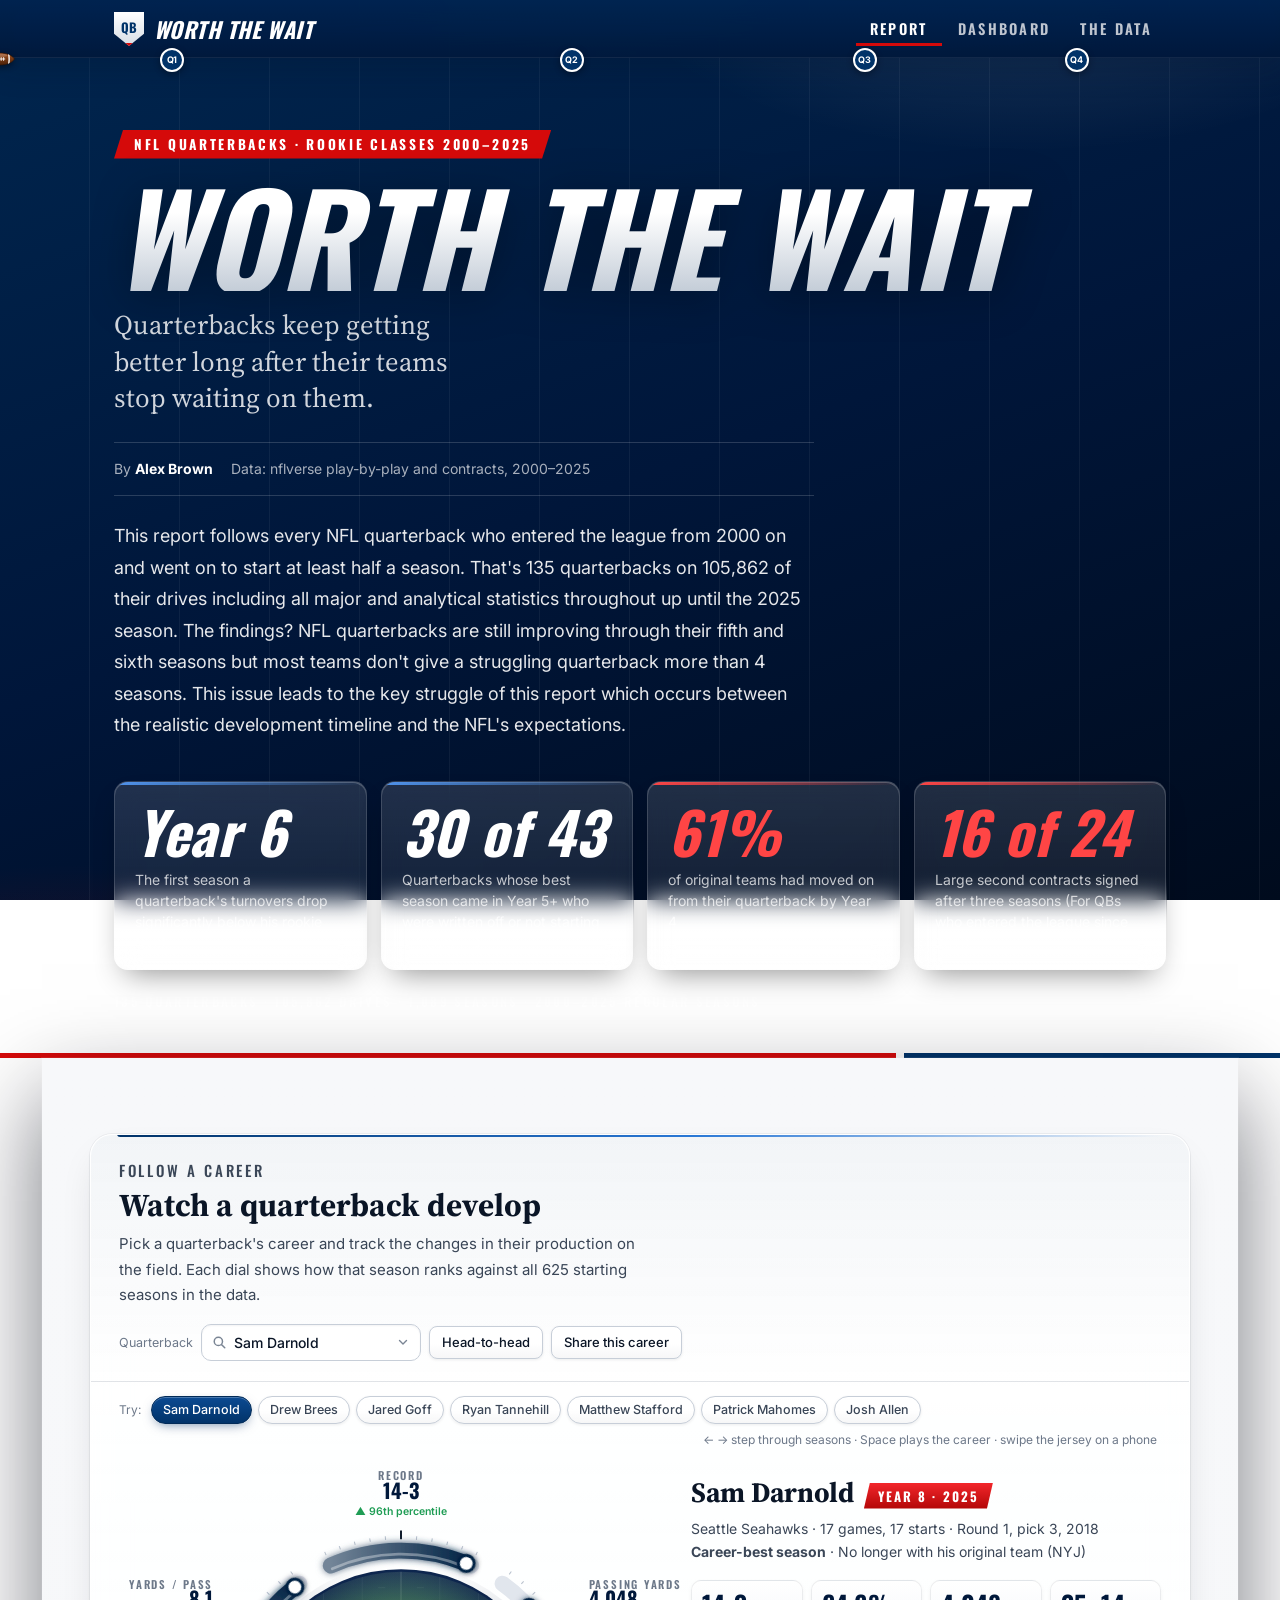
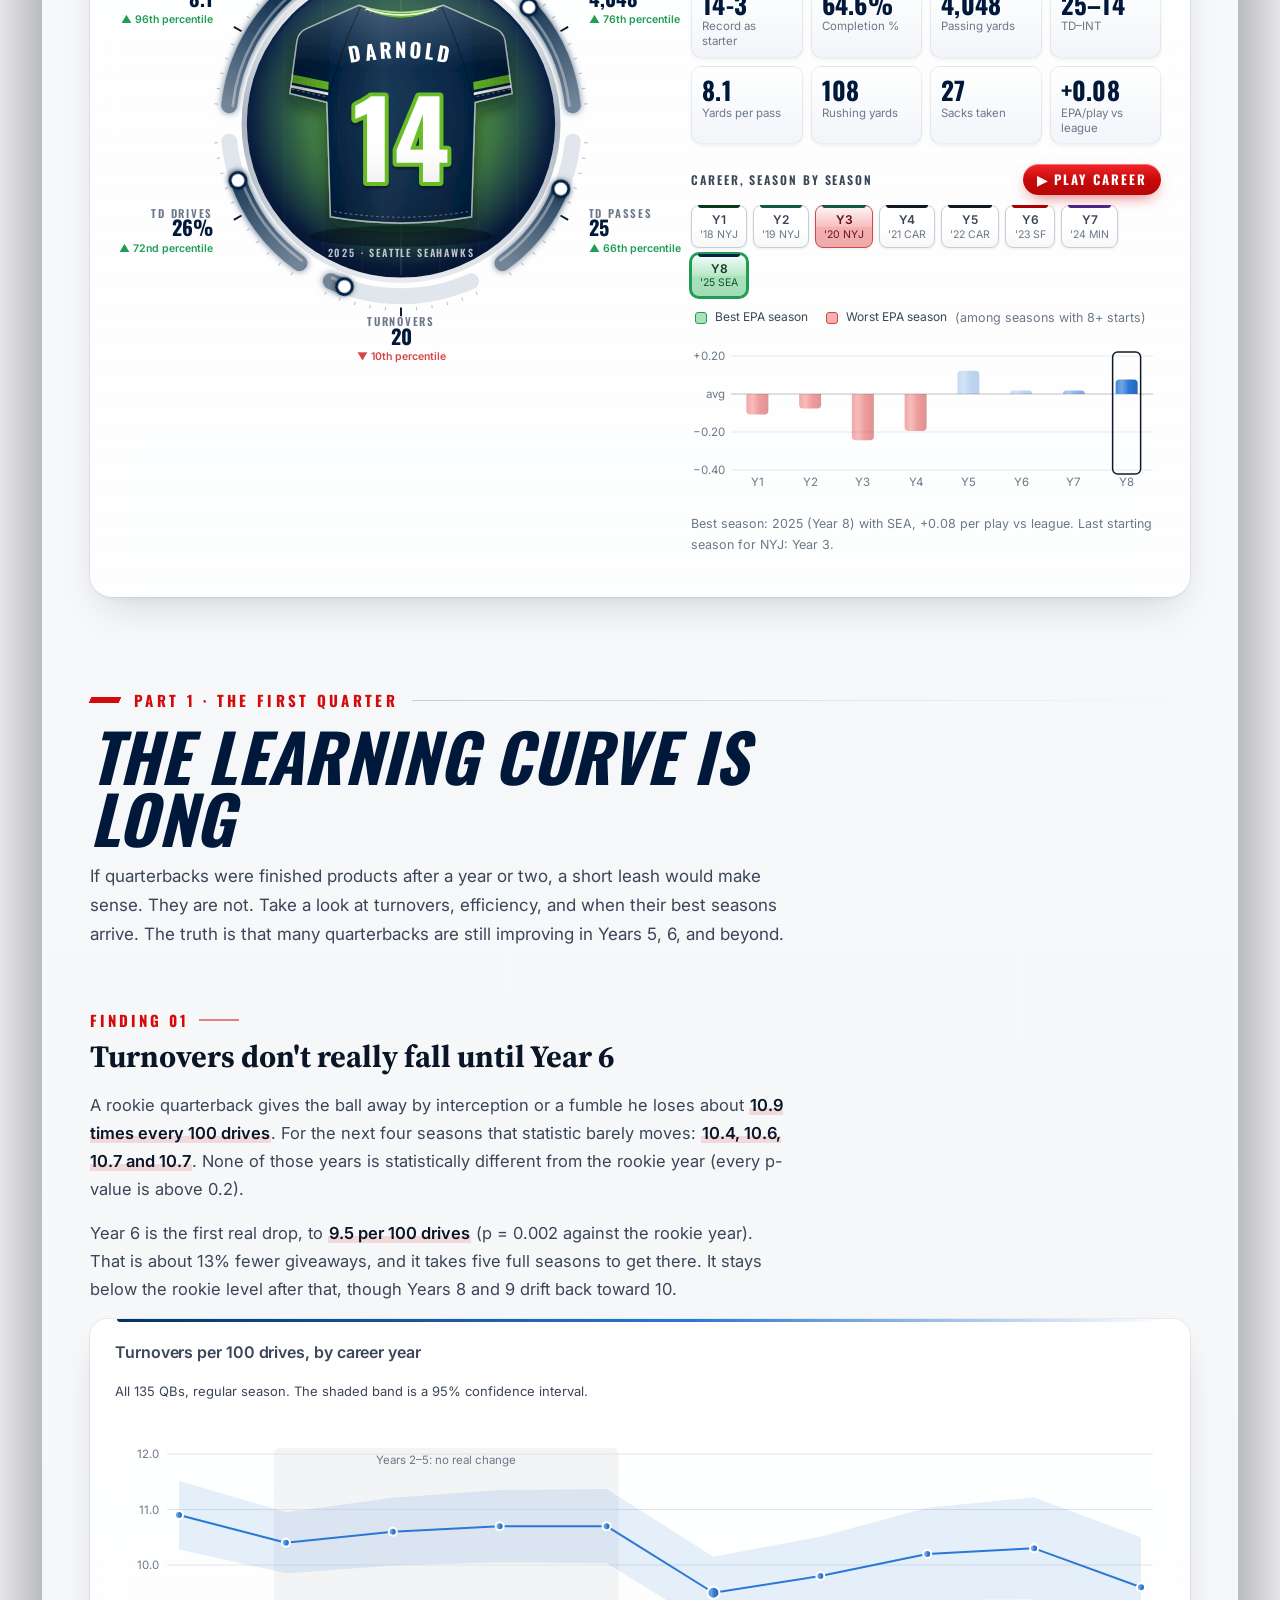
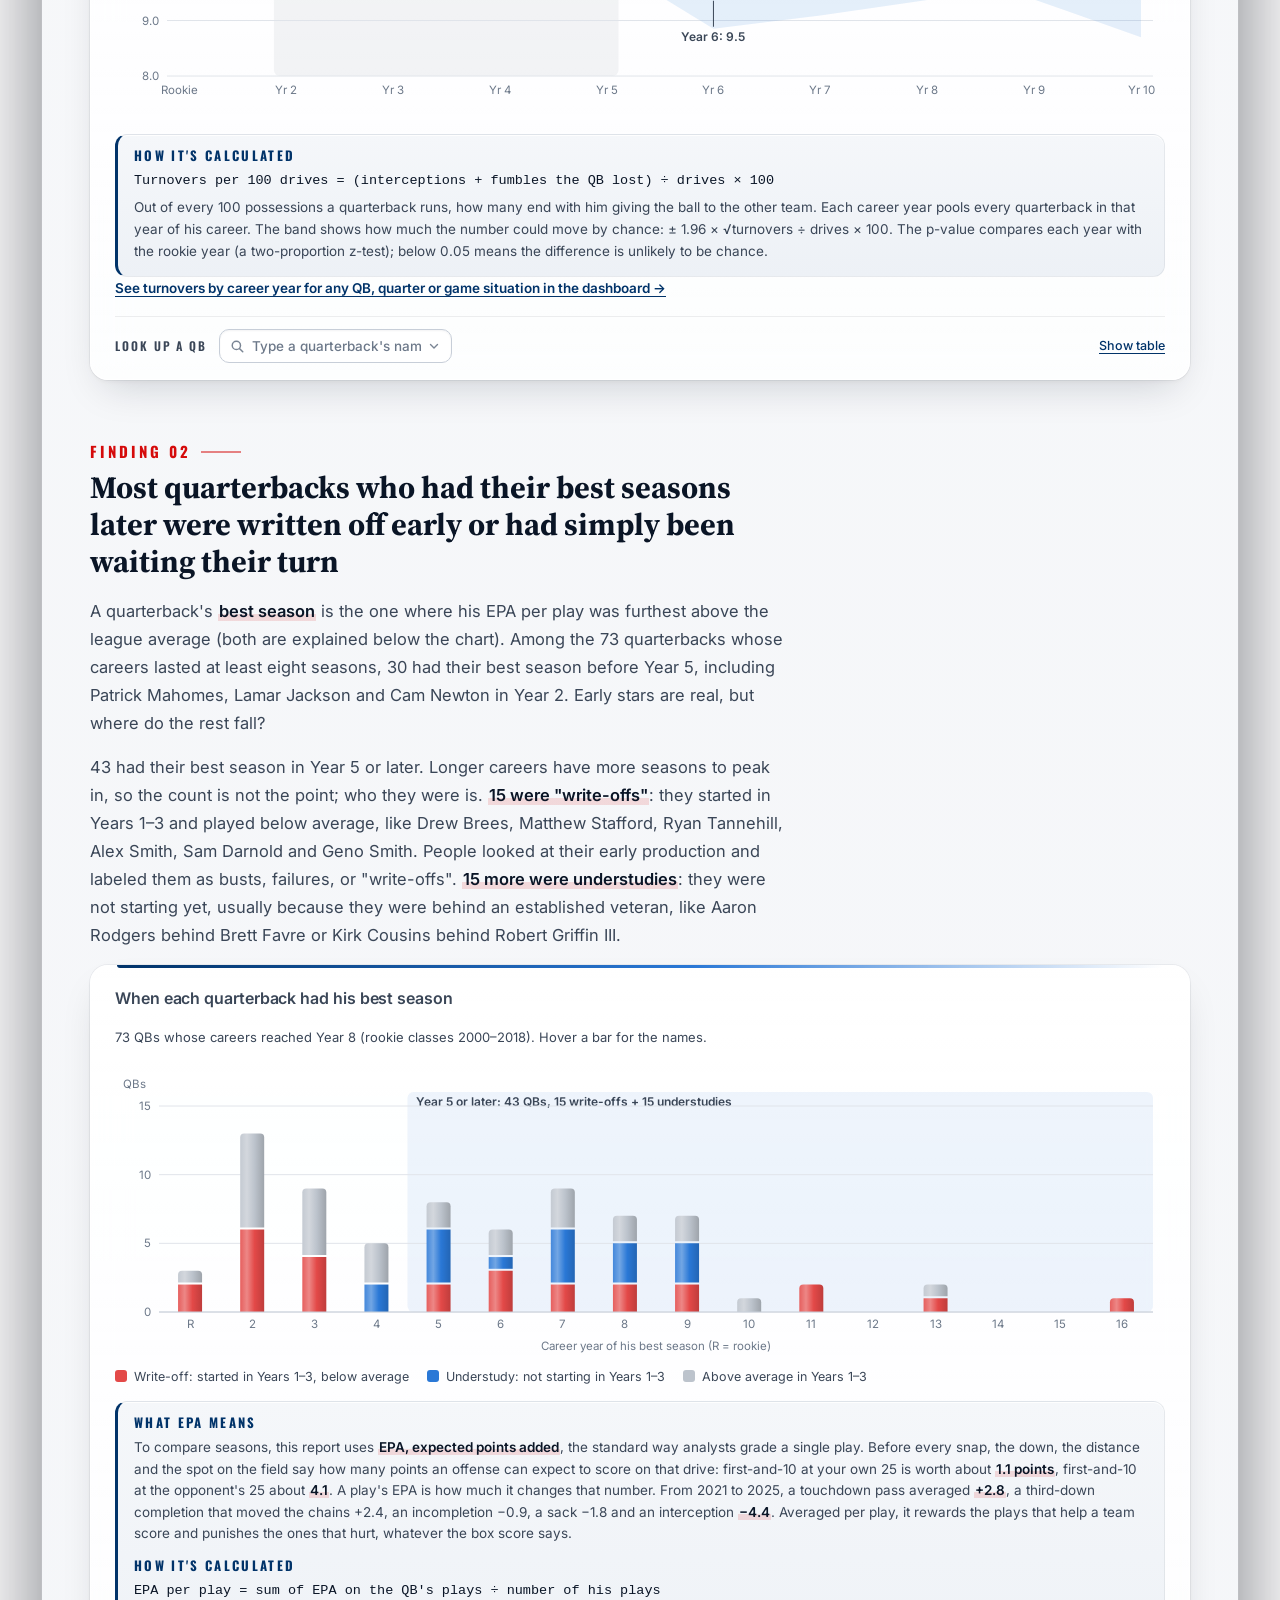
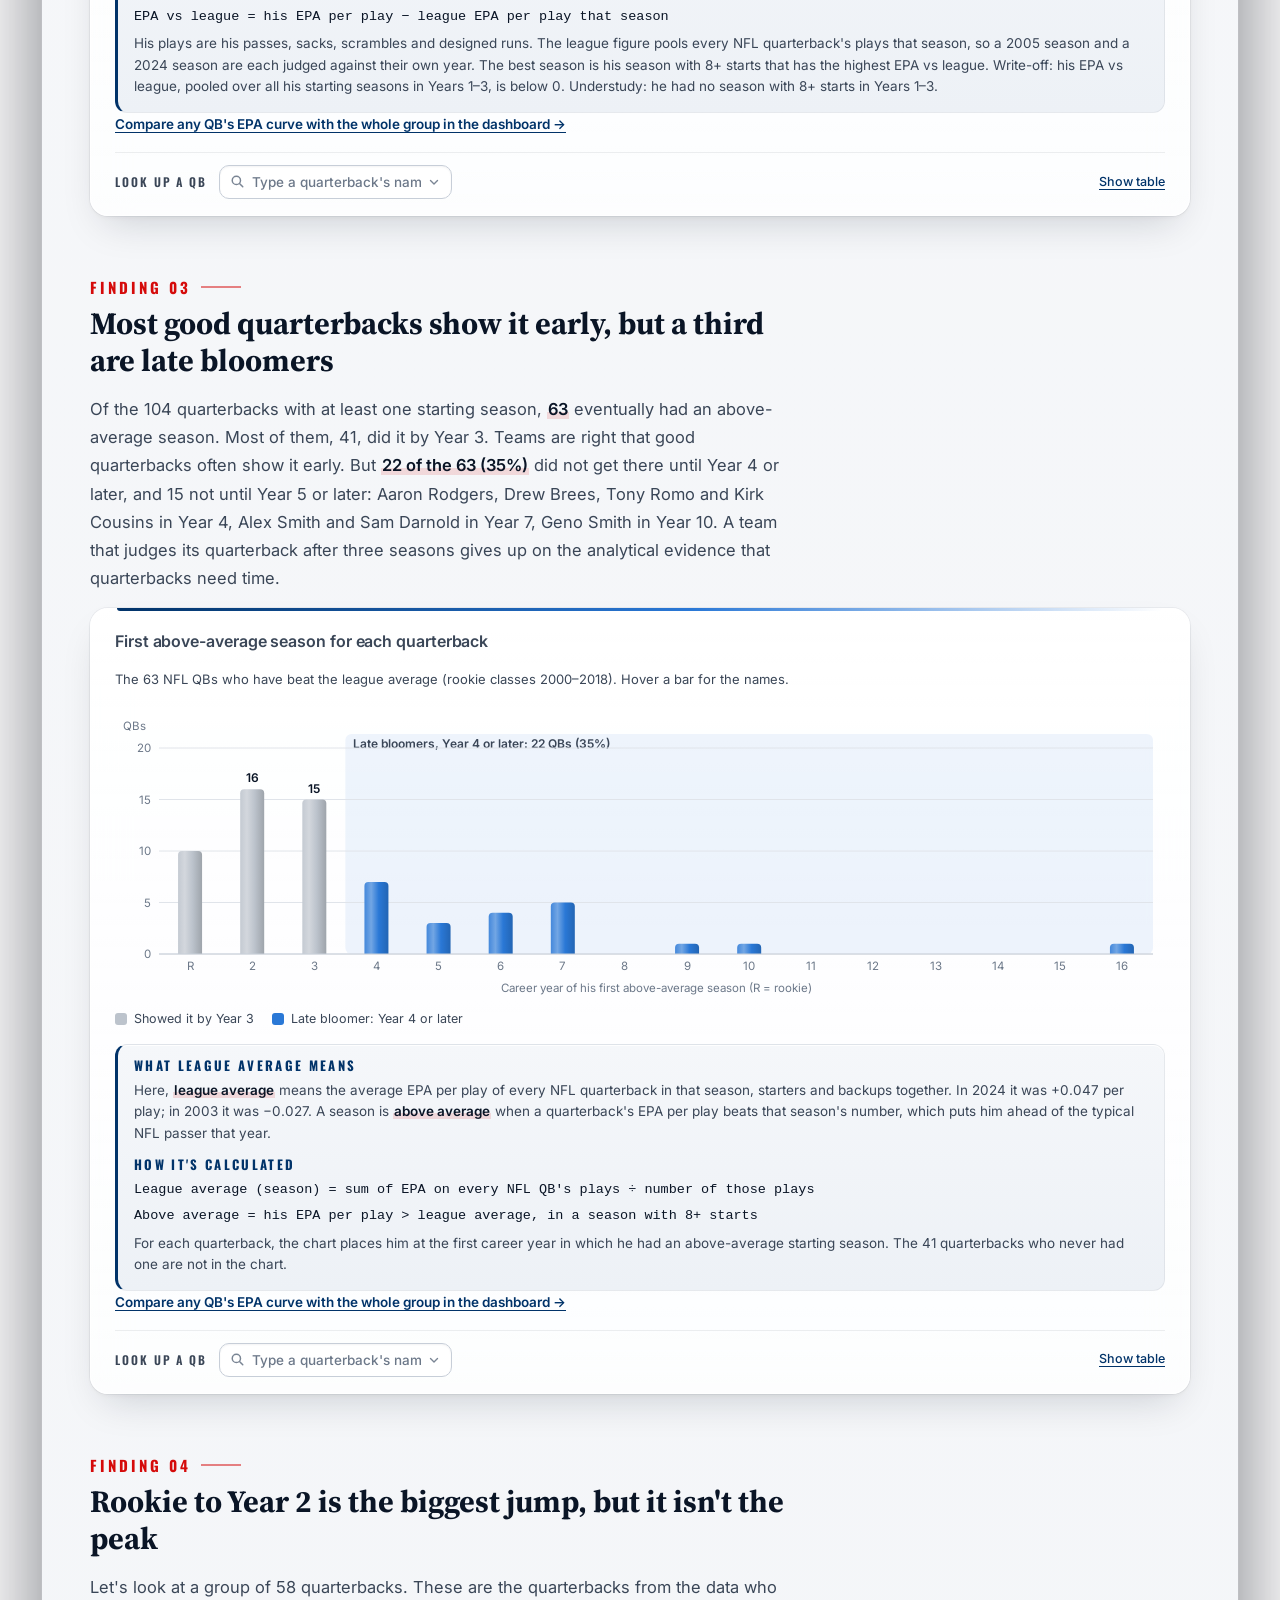
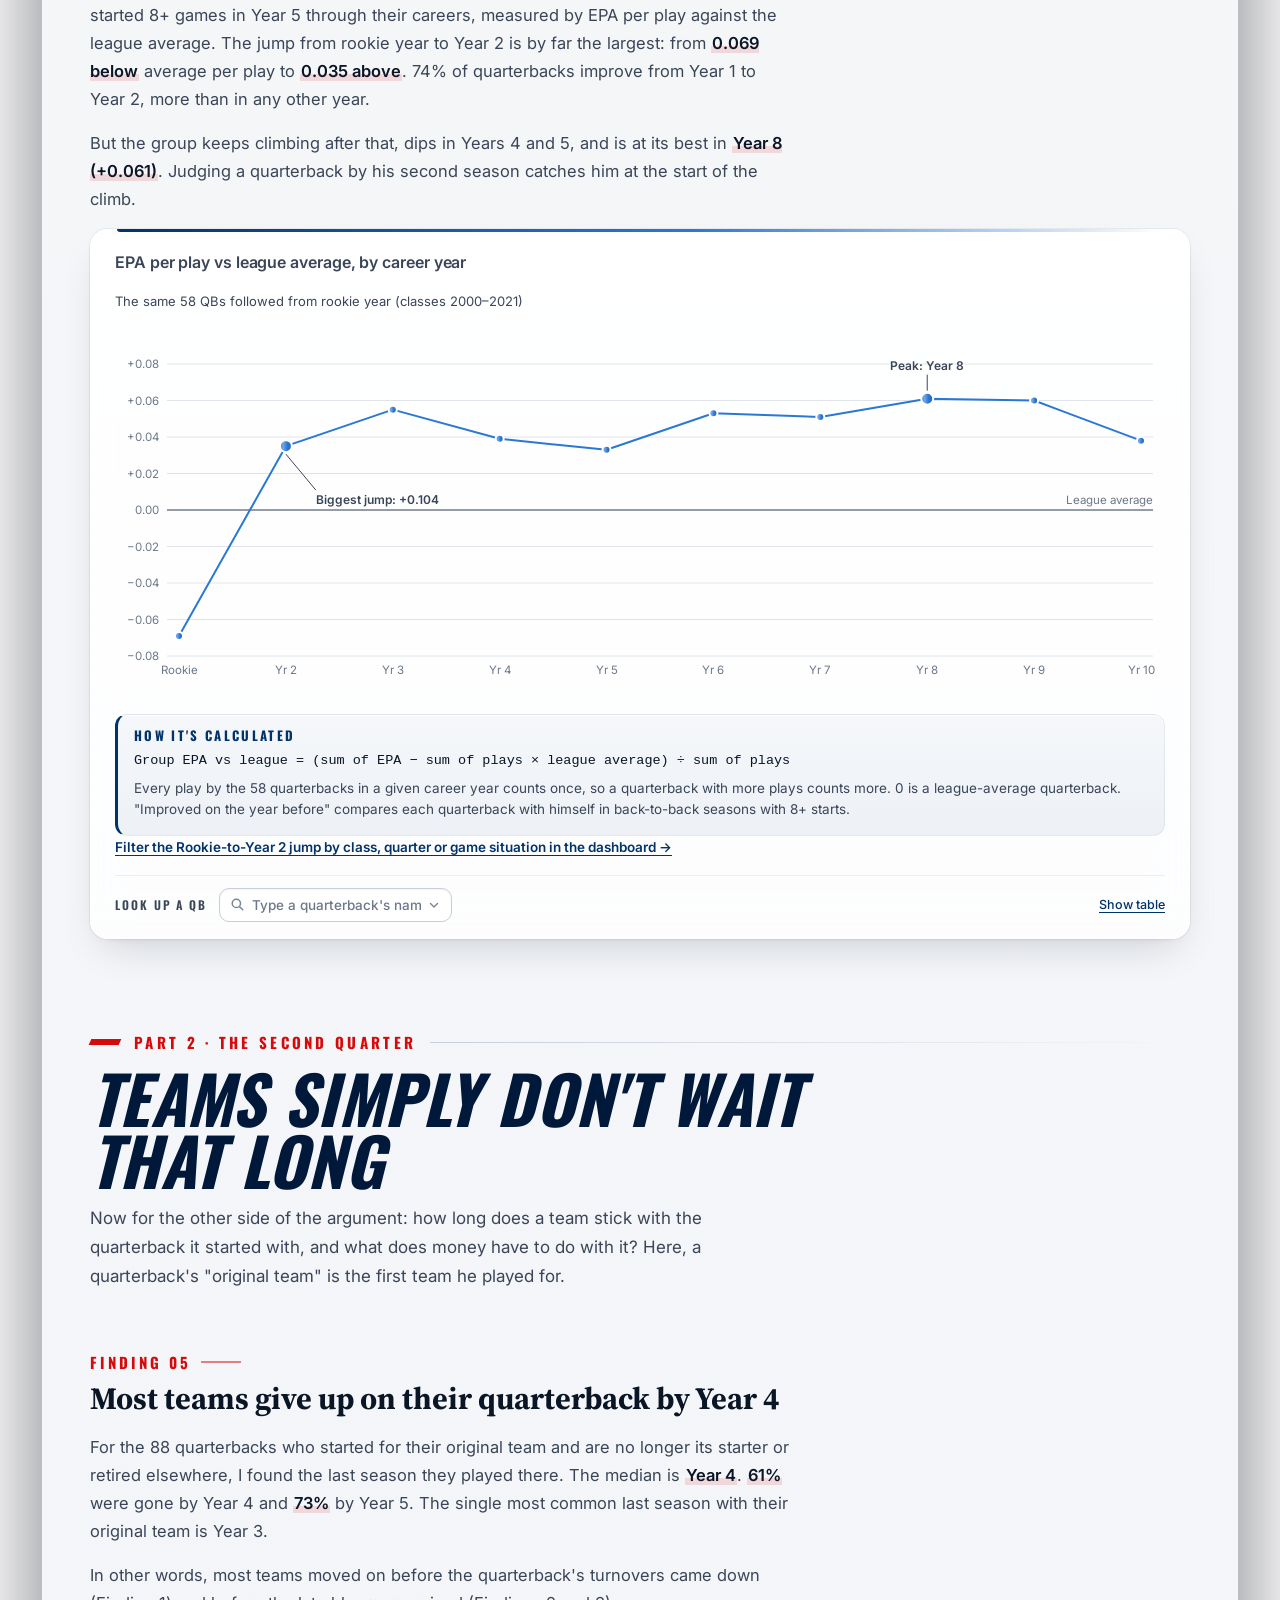
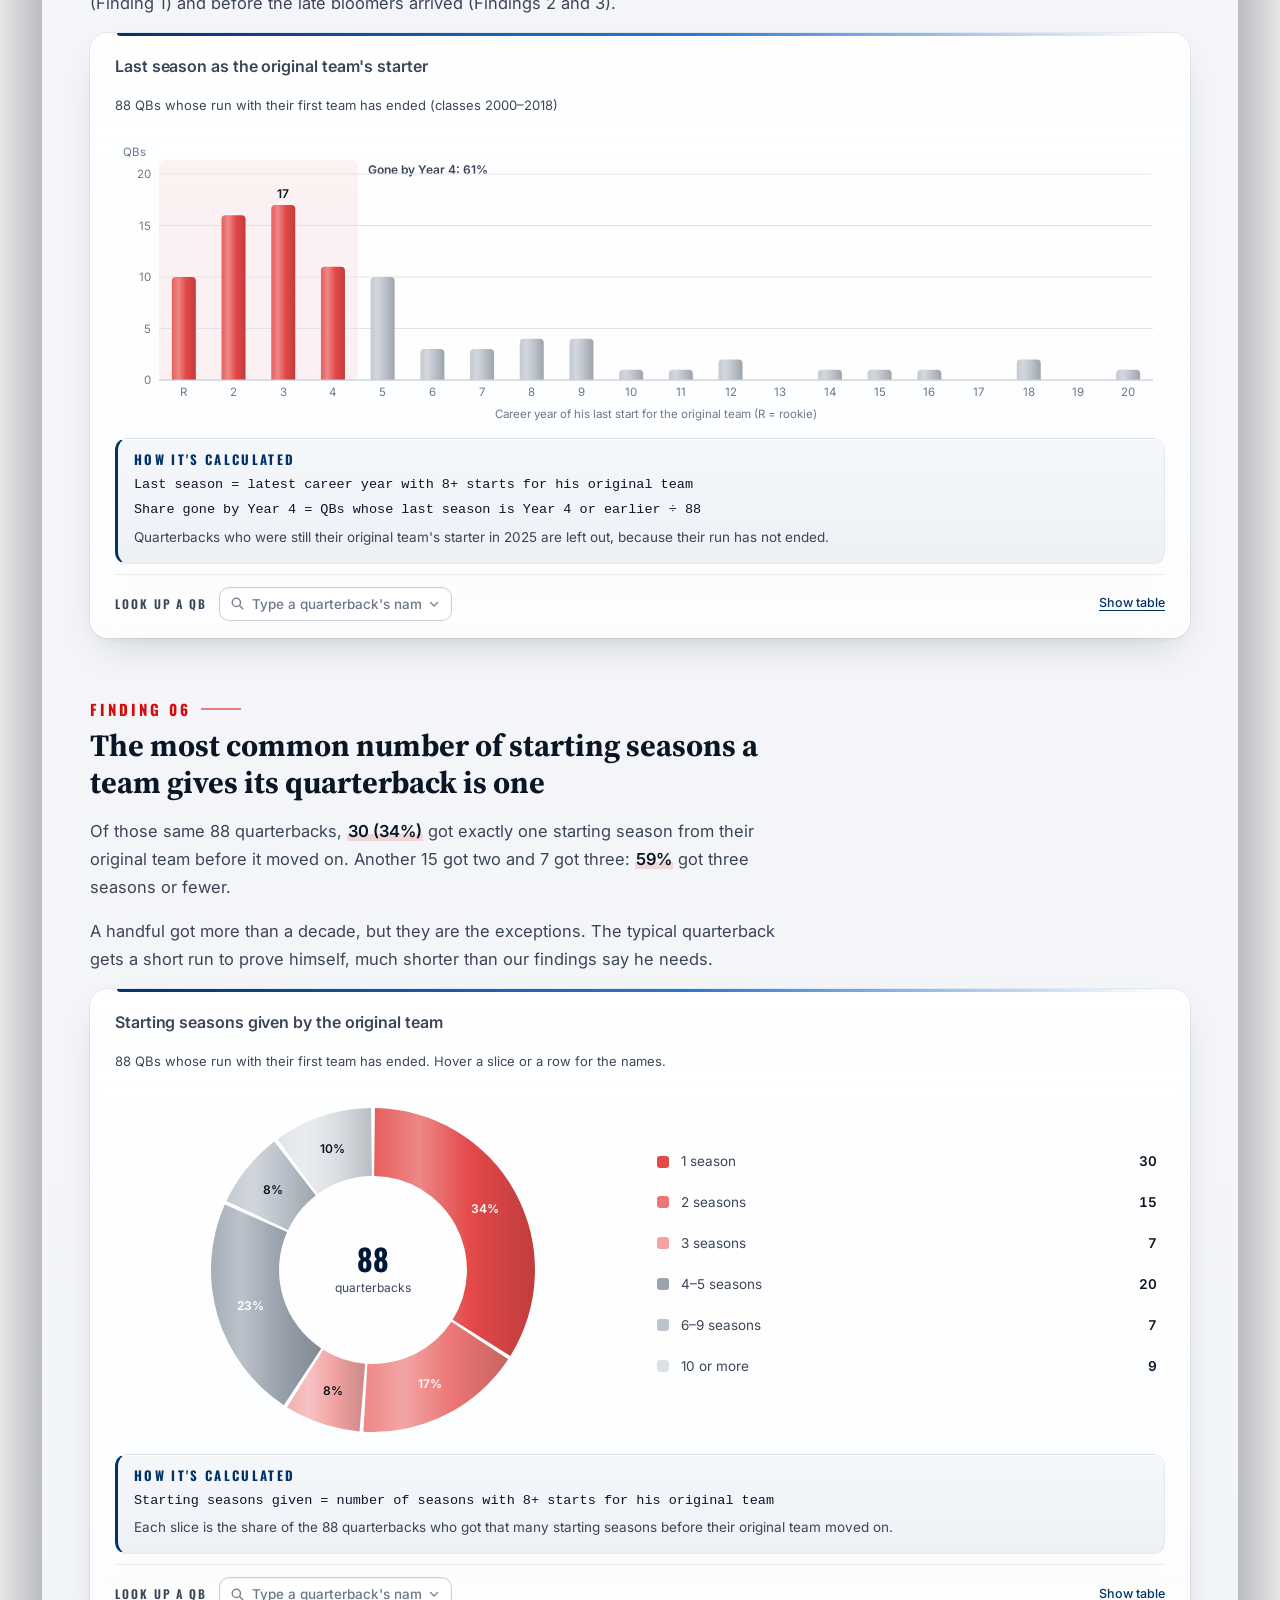
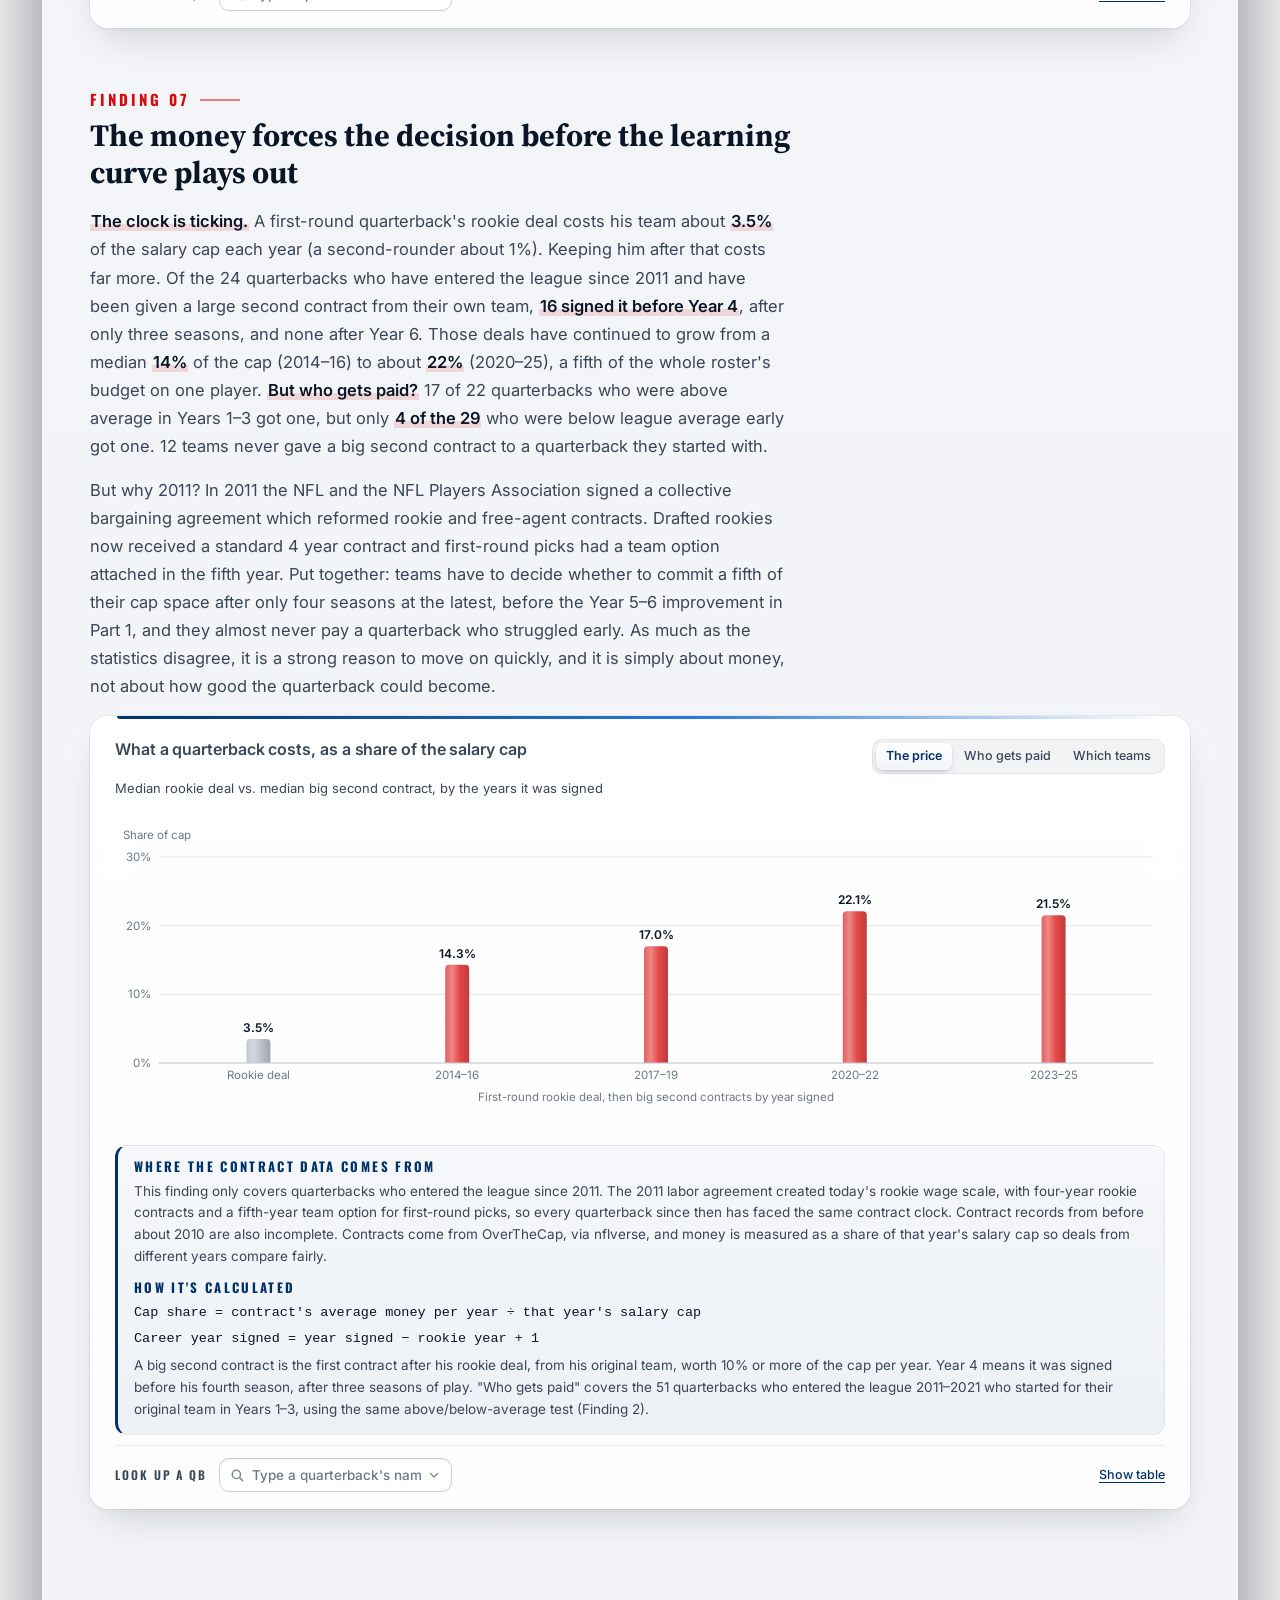
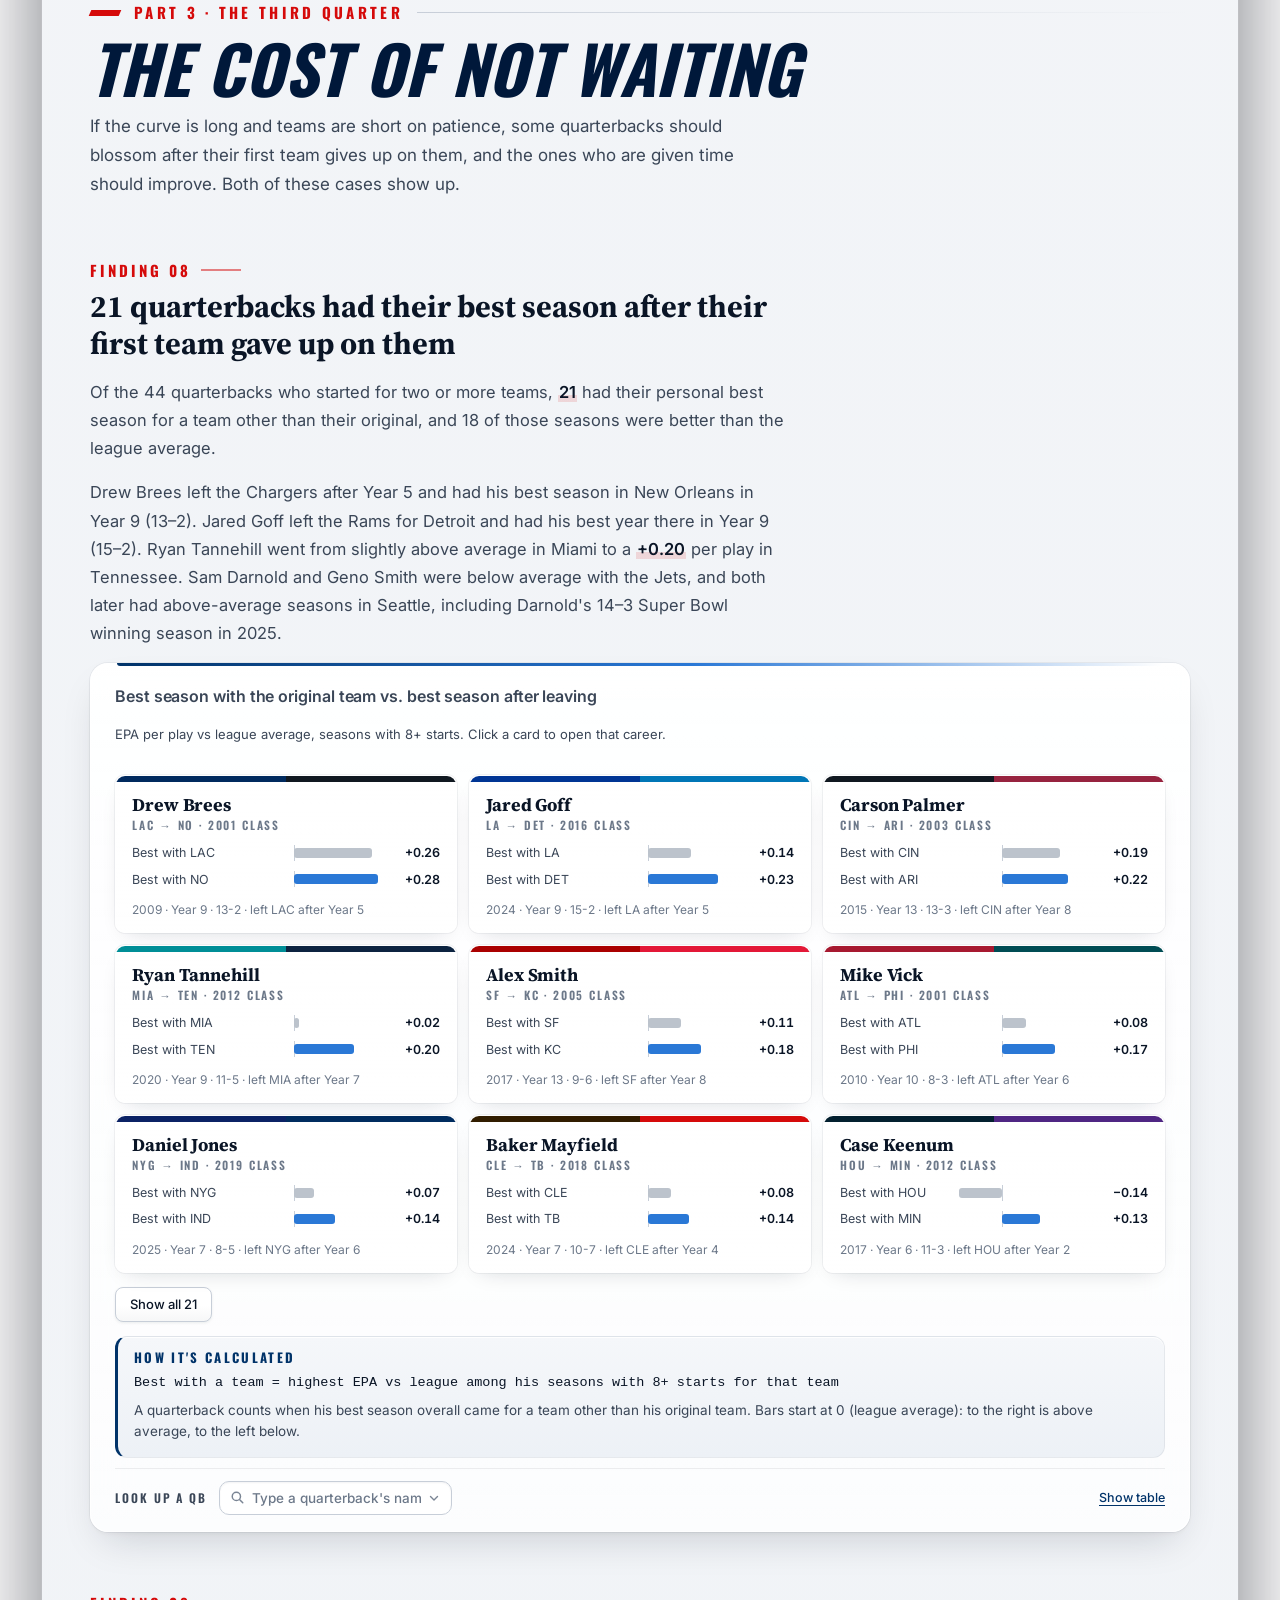
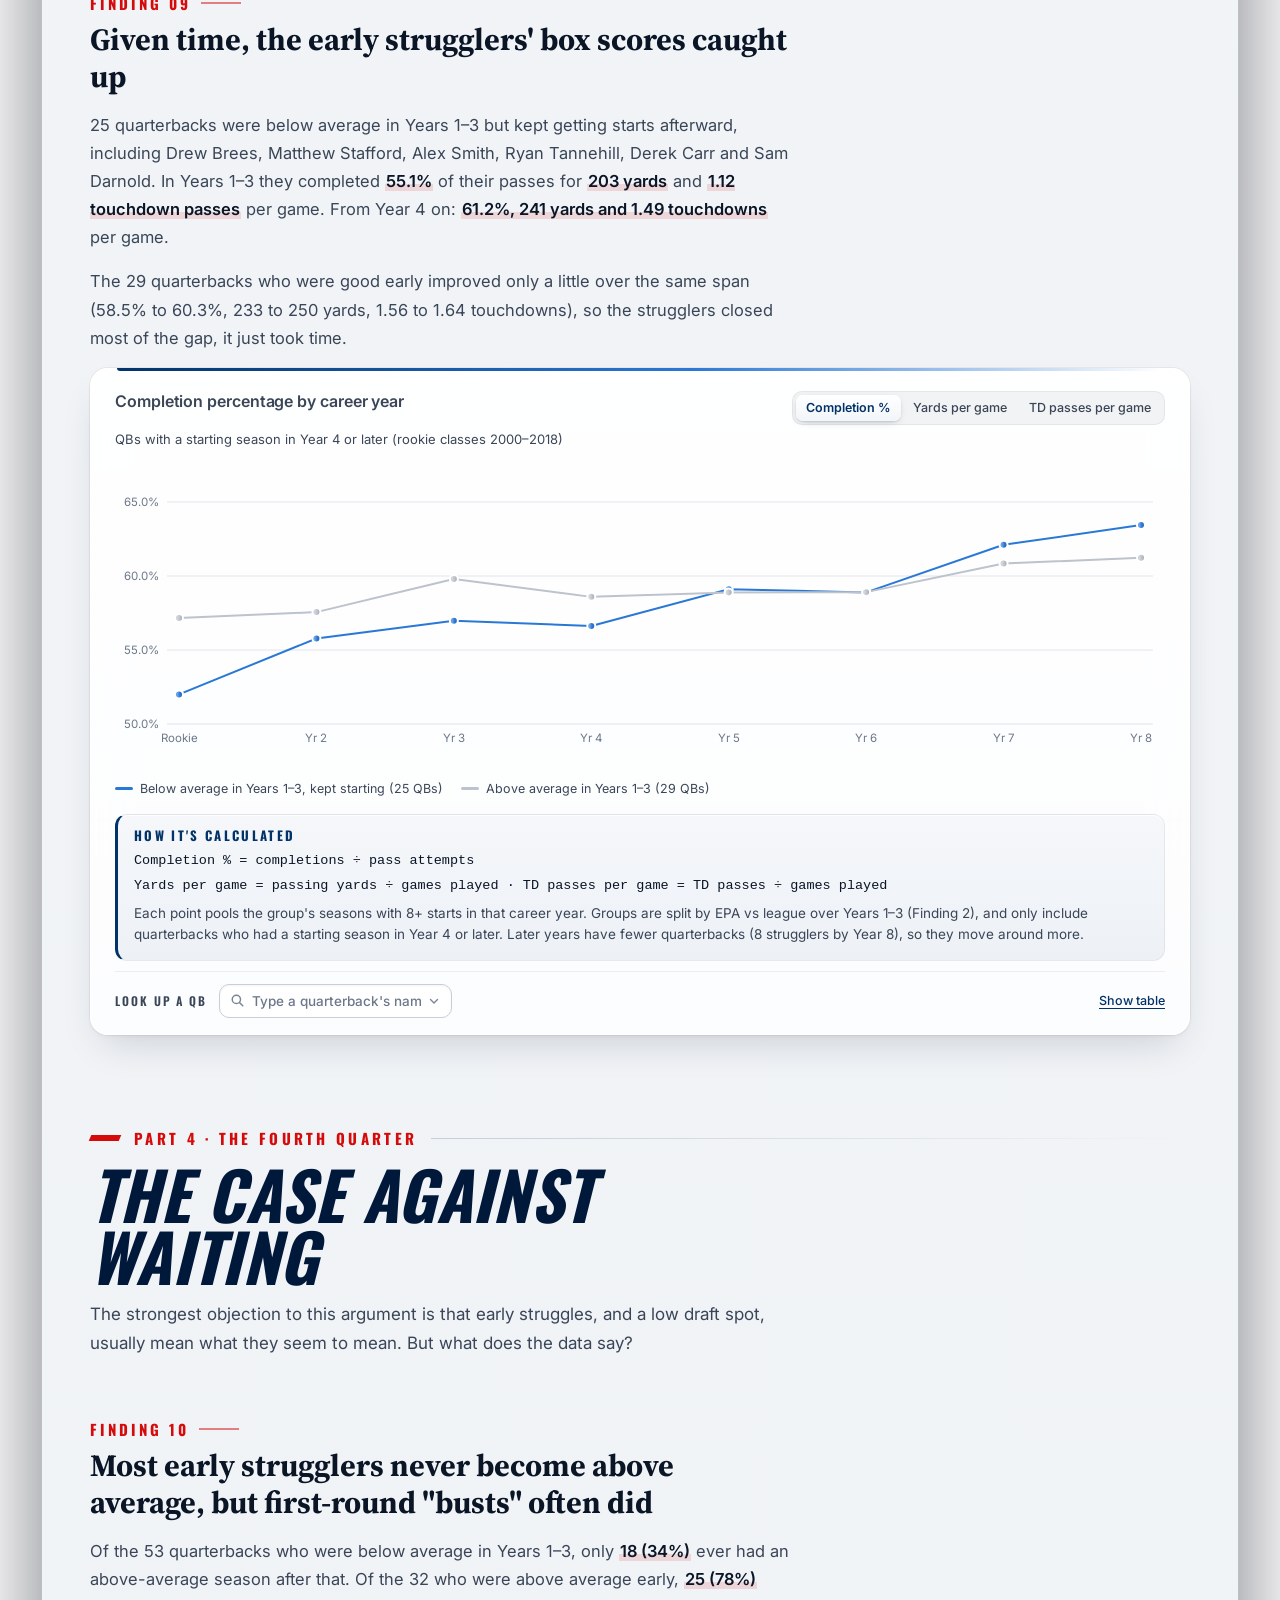
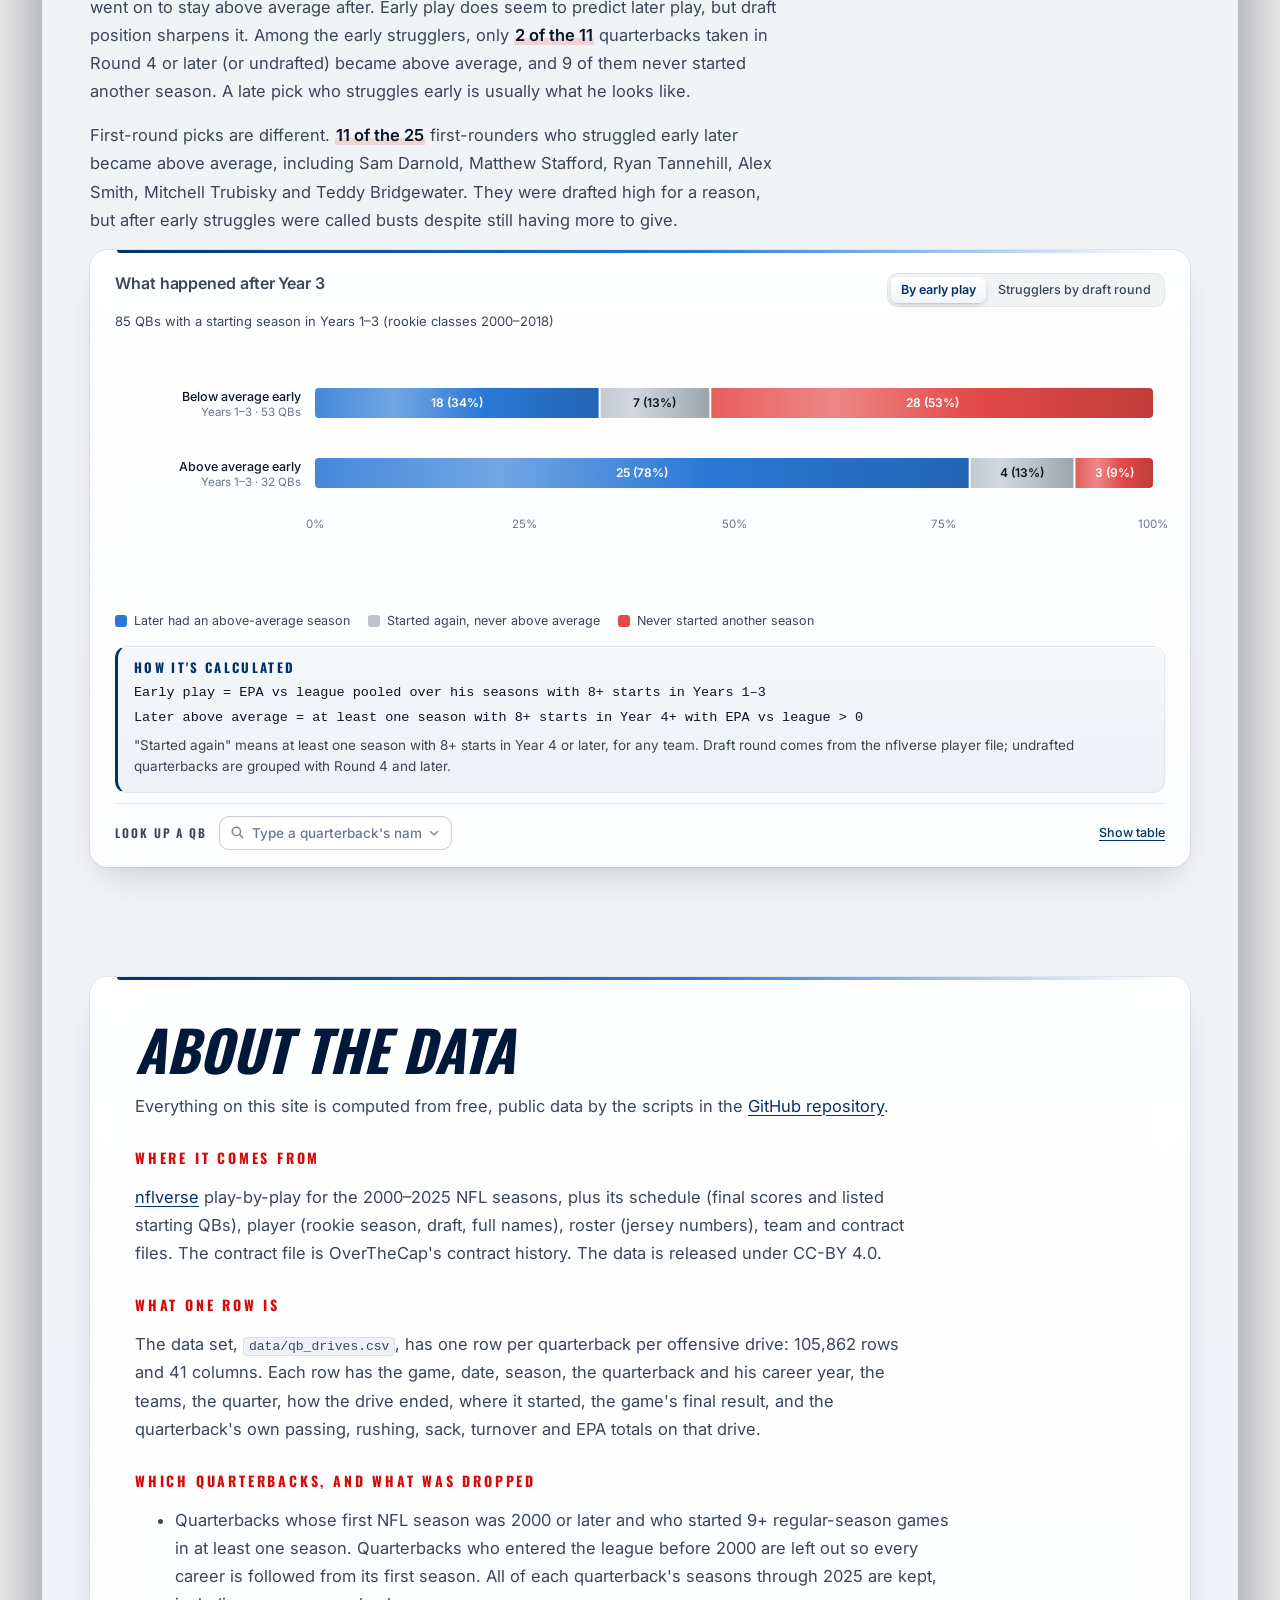
==== commit c75bc217: "Remove the sound toggle and crowd sounds Co-Authored-By: Claude Opus 5.5 <noreply@anthropic.com>" ====
--- a/index.html
+++ b/index.html
@@ -10,7 +10,7 @@
   <link href="https://fonts.googleapis.com/css2?family=Inter:wght@400;500;600&family=Oswald:wght@500;700&family=Barlow+Condensed:ital,wght@0,500;0,600;0,700;0,800;1,700;1,800&family=Source+Serif+4:opsz,wght@8..60,400;8..60,600;8..60,700&display=swap" rel="stylesheet">
   <!-- the pro theme is the default; ?look=plain switches to the plain look and ?look=pro back (remembered in this browser) -->
   <script>(function(){var l="pro";try{var q=new URLSearchParams(location.search).get("look");if(q)localStorage.setItem("qb-theme",q);l=q||localStorage.getItem("qb-theme")||"pro"}catch(e){}if(l!=="plain")document.documentElement.classList.add("glass","pro")})()</script>
-  <link rel="stylesheet" href="assets/style.css?v=20261001t">
+  <link rel="stylesheet" href="assets/style.css?v=20261001w">
 </head>
 <body>
 
@@ -574,10 +574,9 @@
   <div class="wrap">Worth the Wait · Data from nflverse and OverTheCap (CC-BY 4.0) · Built with plain HTML, CSS and JavaScript</div>
 </footer>
 
-<script src="assets/charts.js?v=20261001t"></script>
-<script src="assets/jersey.js?v=20261001t"></script>
-<script src="assets/sound.js?v=20261001t"></script>
-<script src="assets/search.js?v=20261001t"></script>
-<script src="assets/report.js?v=20261001t"></script>
+<script src="assets/charts.js?v=20261001w"></script>
+<script src="assets/jersey.js?v=20261001w"></script>
+<script src="assets/search.js?v=20261001w"></script>
+<script src="assets/report.js?v=20261001w"></script>
 </body>
 </html>
--- a/assets/style.css
+++ b/assets/style.css
@@ -59,11 +59,6 @@
   padding: 10px 14px;
 }
 .nav-links a:hover { color: #fff; }
-.sound-toggle { margin-left: 10px; flex: none; display: inline-flex; align-items: center; justify-content: center; width: 32px; height: 32px; padding: 0; border: 1px solid rgba(255,255,255,.25);
-  border-radius: 50%; background: transparent; color: rgba(255,255,255,.75); cursor: pointer; transition: color .15s, border-color .15s, background .15s; }
-.sound-toggle svg { width: 17px; height: 17px; }
-.sound-toggle:hover { color: #fff; border-color: rgba(255,255,255,.6); }
-.sound-toggle[aria-pressed="true"] { color: #fff; background: rgba(255,255,255,.14); border-color: rgba(255,255,255,.6); }
 .nav-links a[aria-current="page"] { color: #fff; box-shadow: inset 0 -2px 0 #fff; }
 .progress {
   position: absolute; left: 0; bottom: -3px; height: 3px; width: 0; transition: width .1s linear;
@@ -524,7 +519,6 @@
 html.pro .nav-links a { font: 600 14.5px/1 var(--font-label); letter-spacing: .16em; }
 html.pro .nav-links a[aria-current="page"] { box-shadow: inset 0 -3px 0 var(--red); }
 html.pro .progress { box-shadow: 0 0 10px rgba(255,69,69,.45); }
-html.pro .sound-toggle { background-image: linear-gradient(180deg, rgba(255,255,255,.18), rgba(255,255,255,0) 55%); }
 
 /* ---- hero: a night game under the lights ---- */
 html.pro .hero {
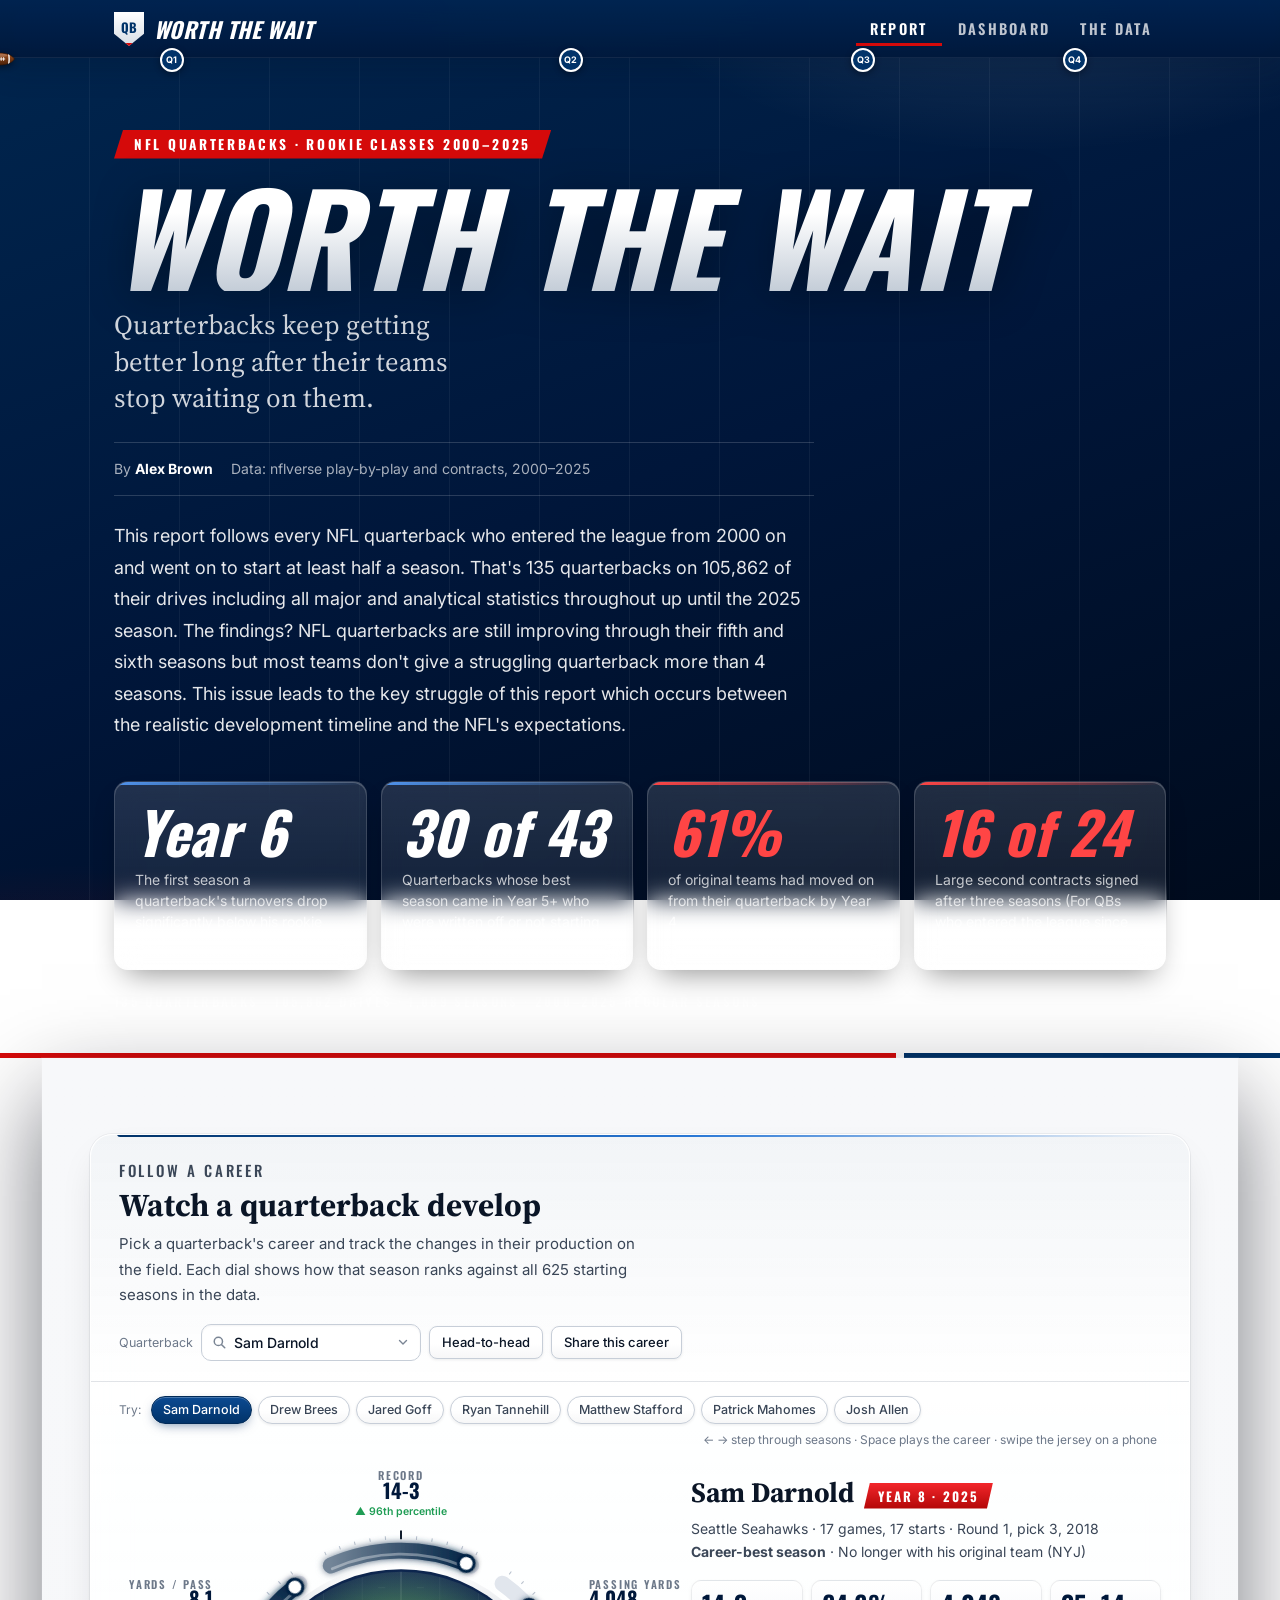
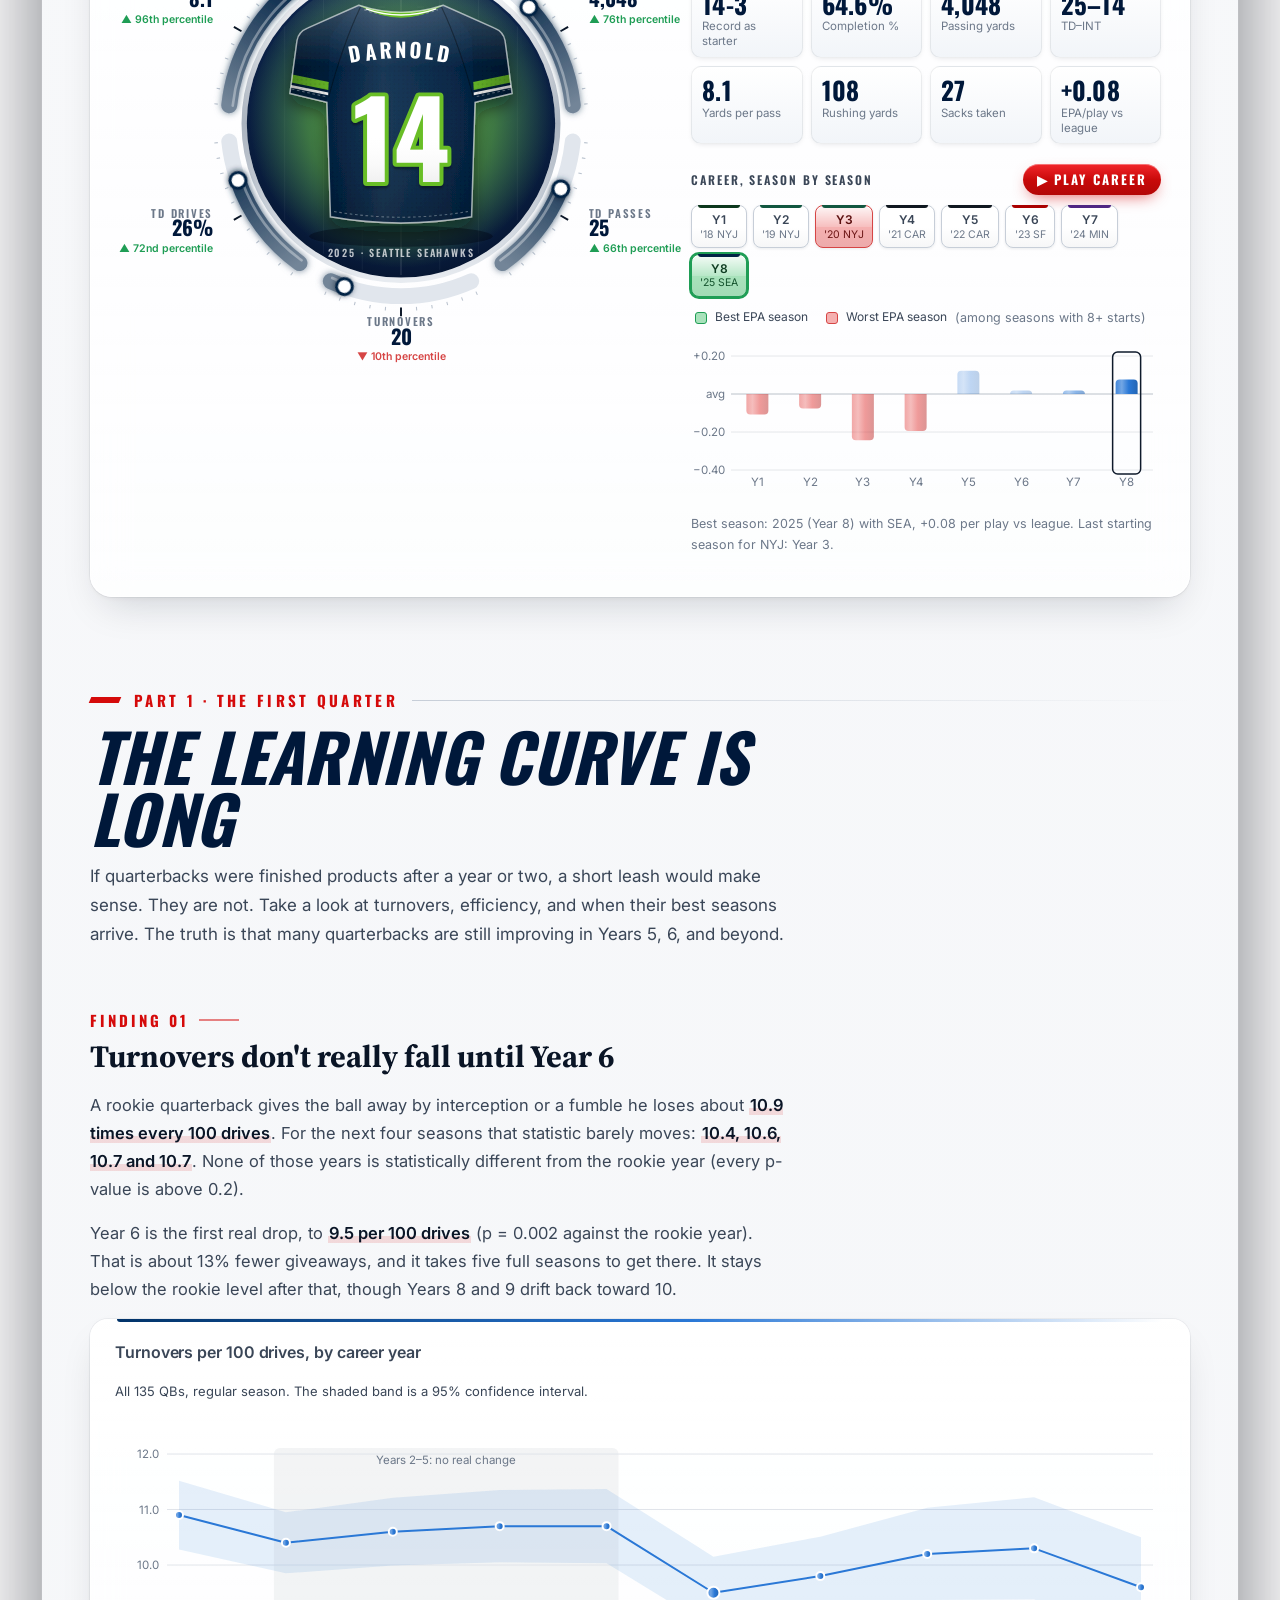
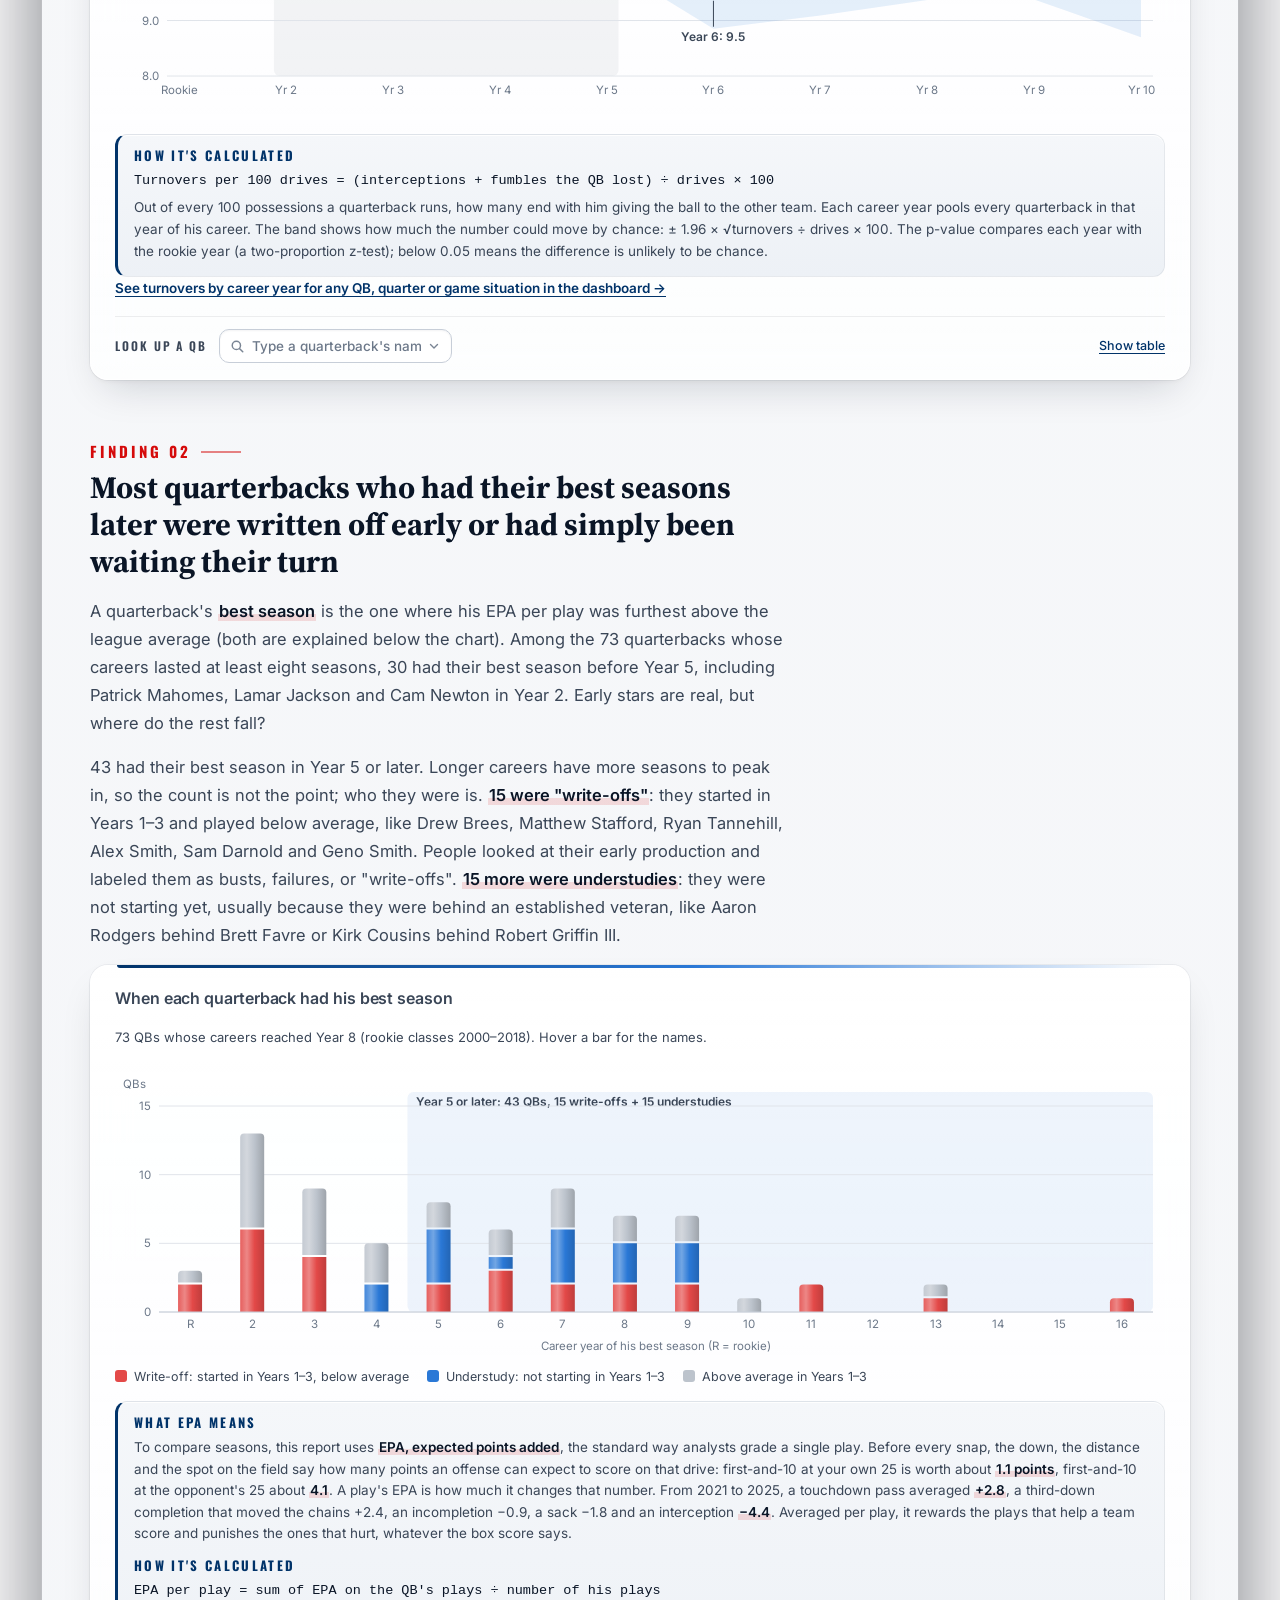
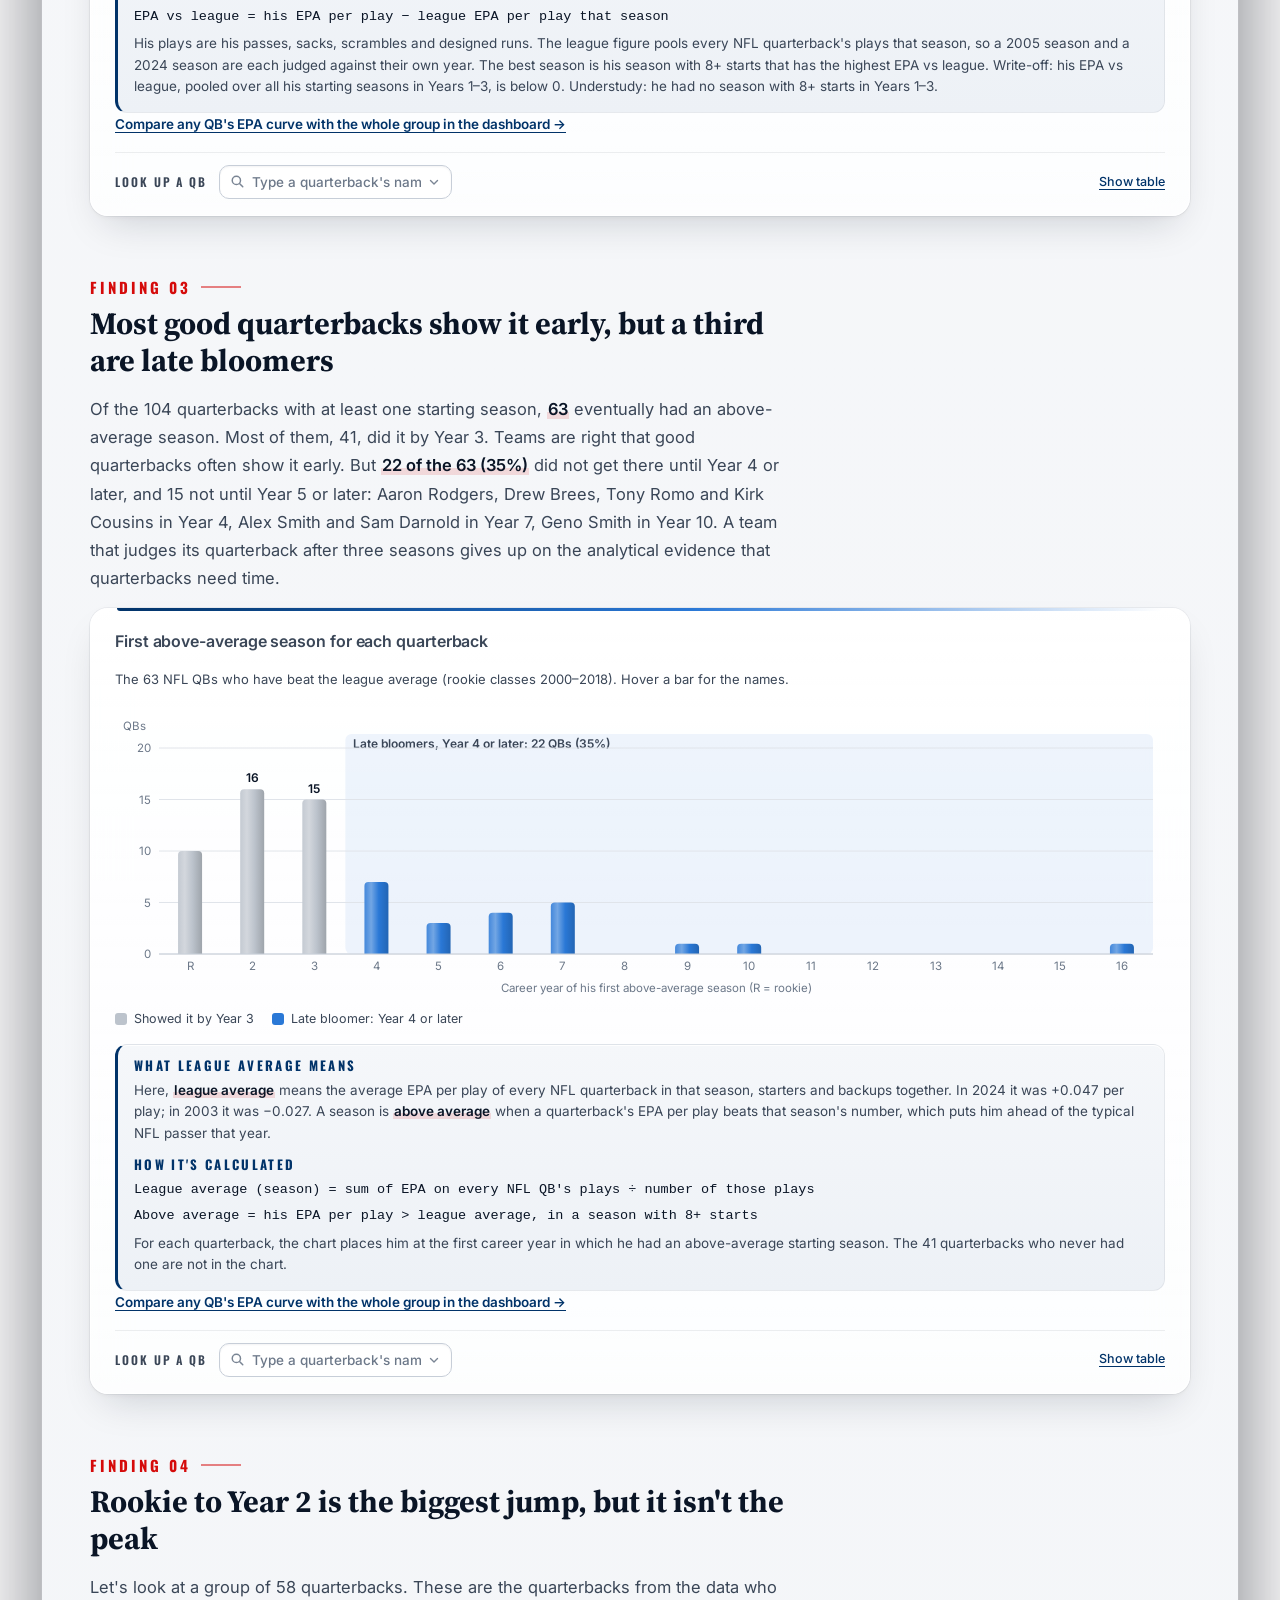
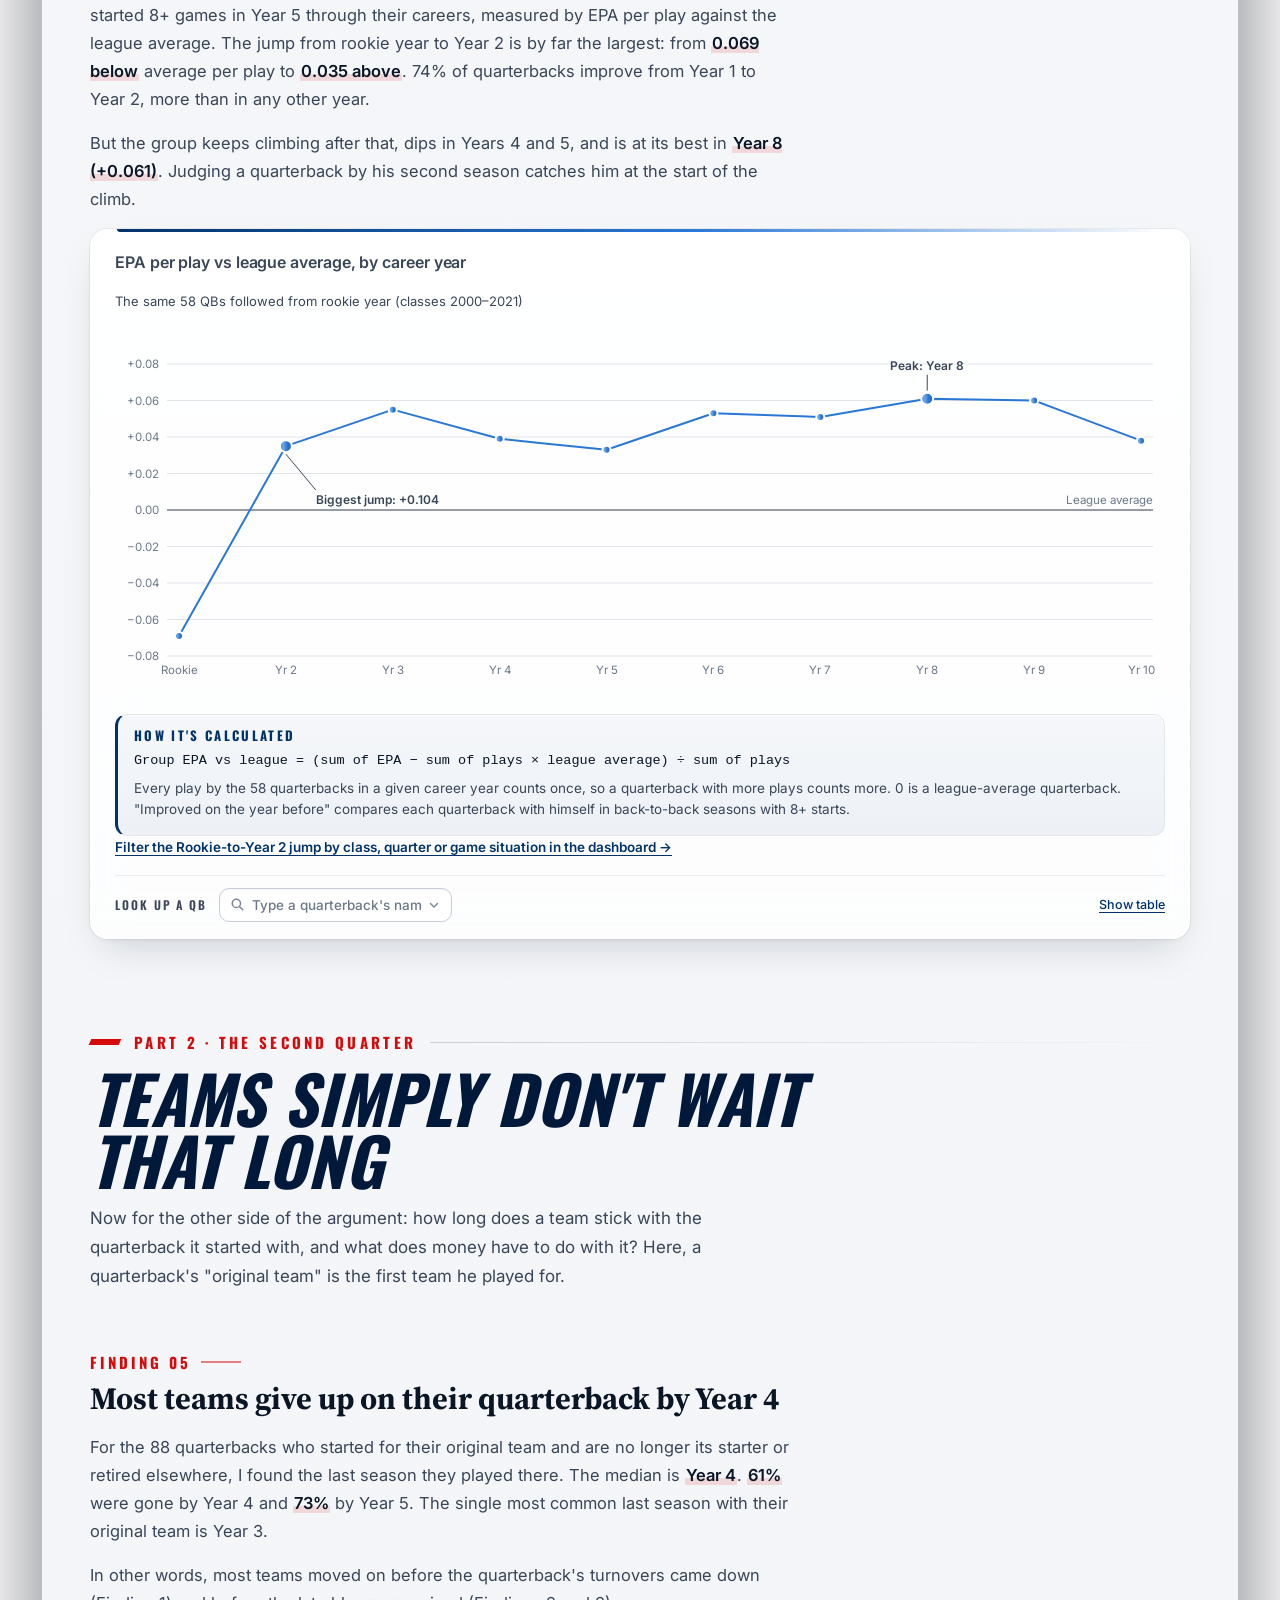
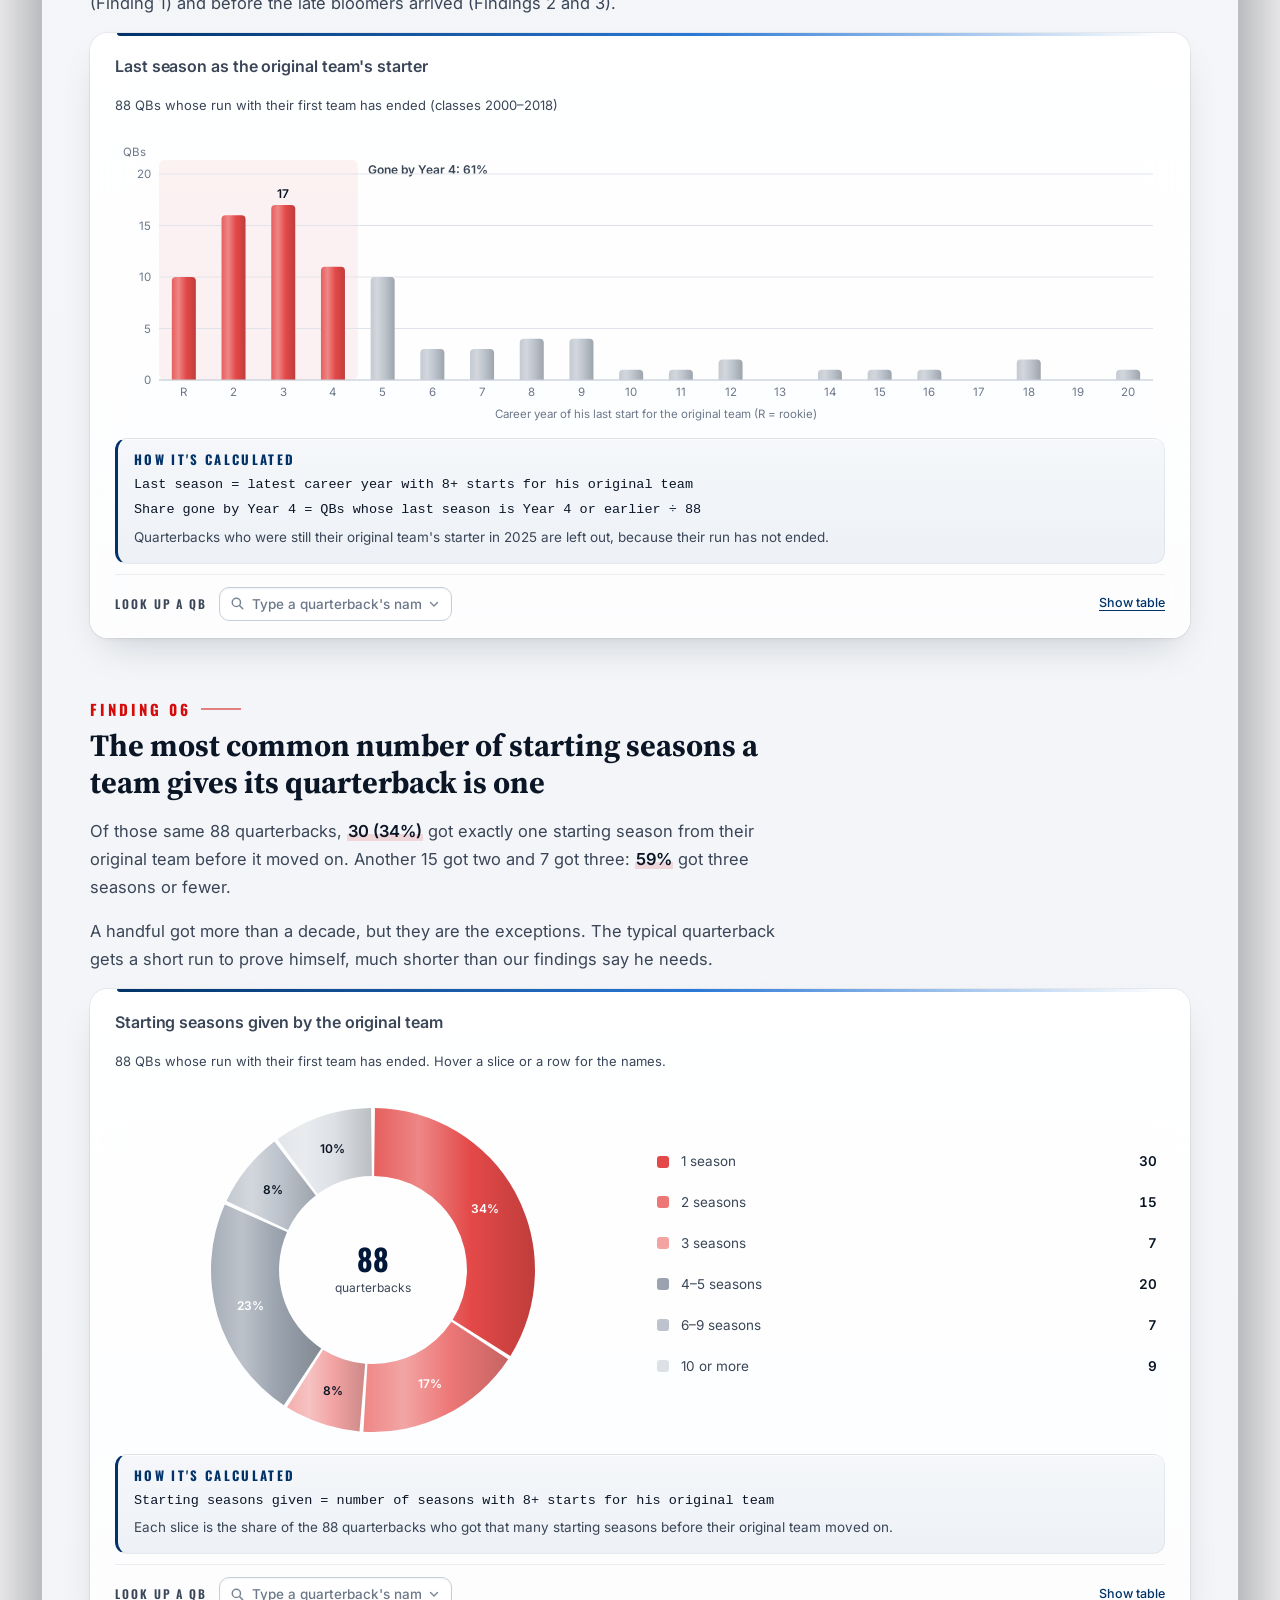
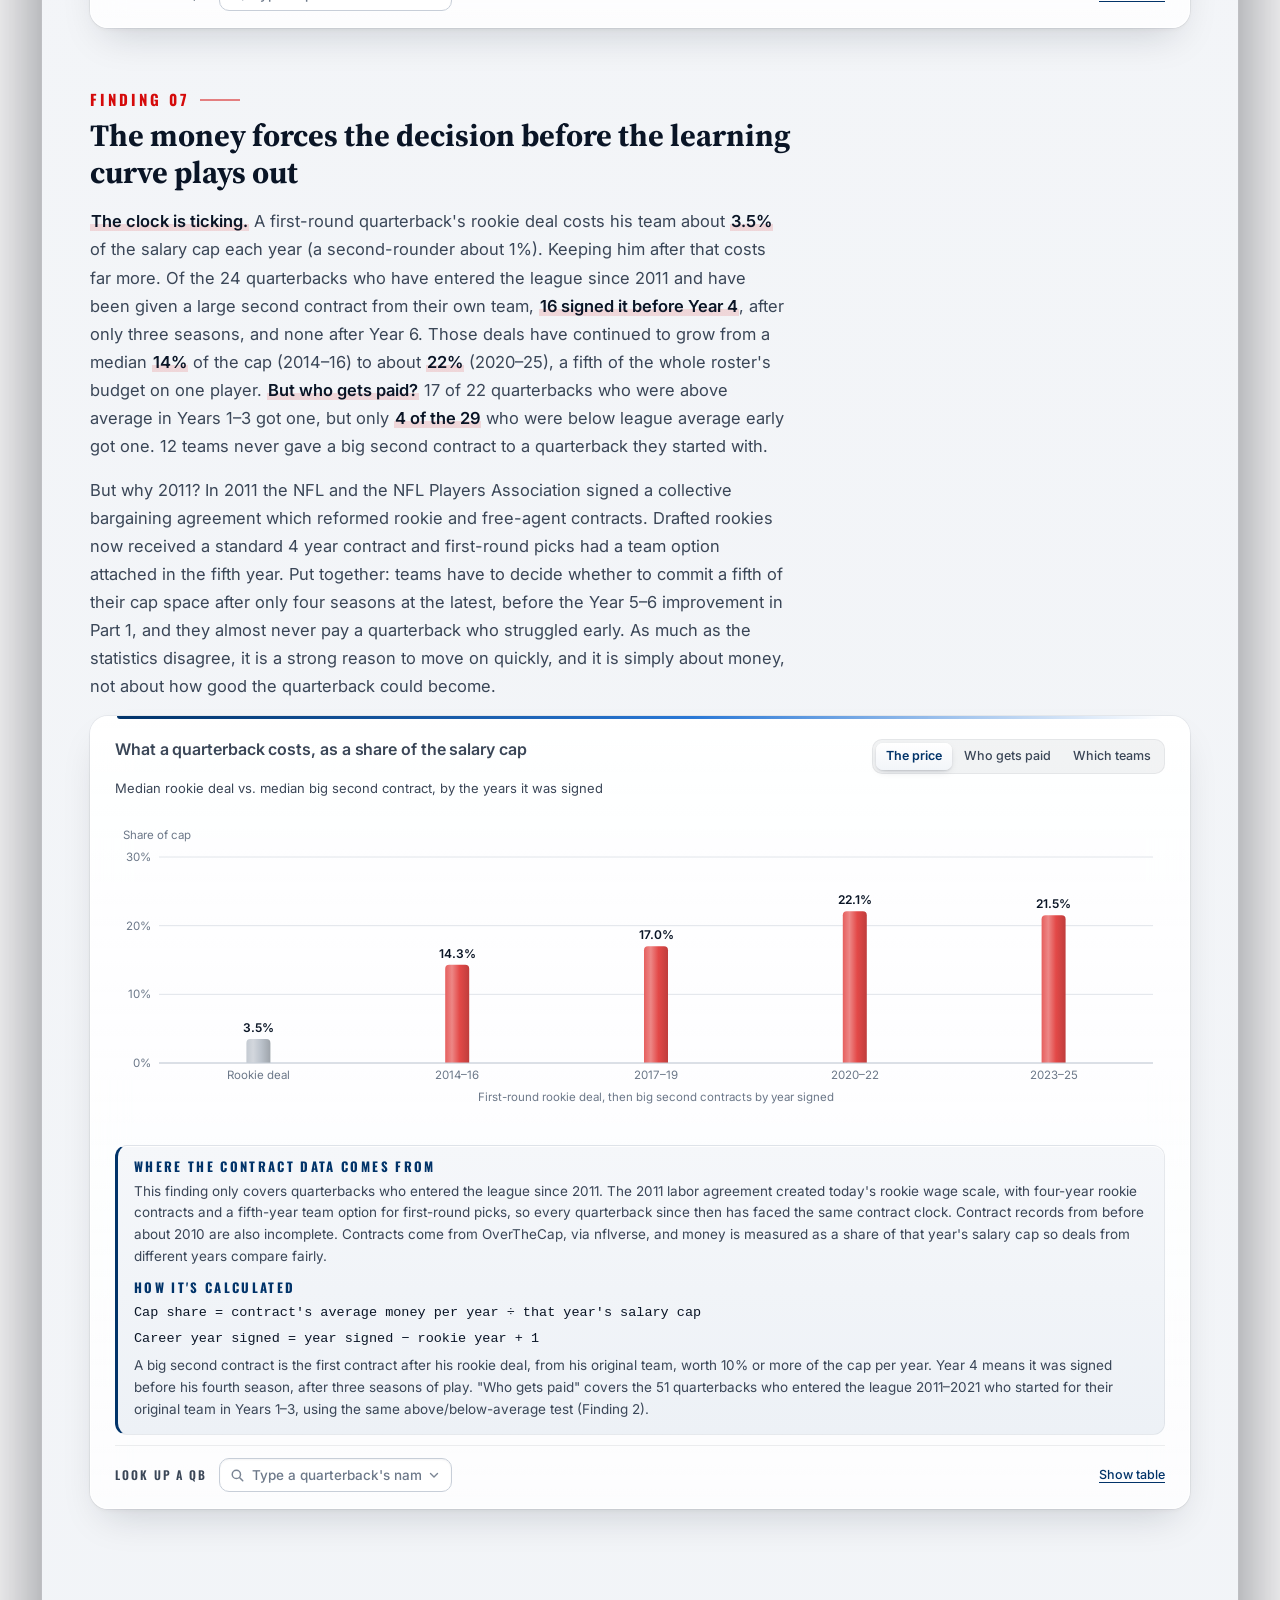
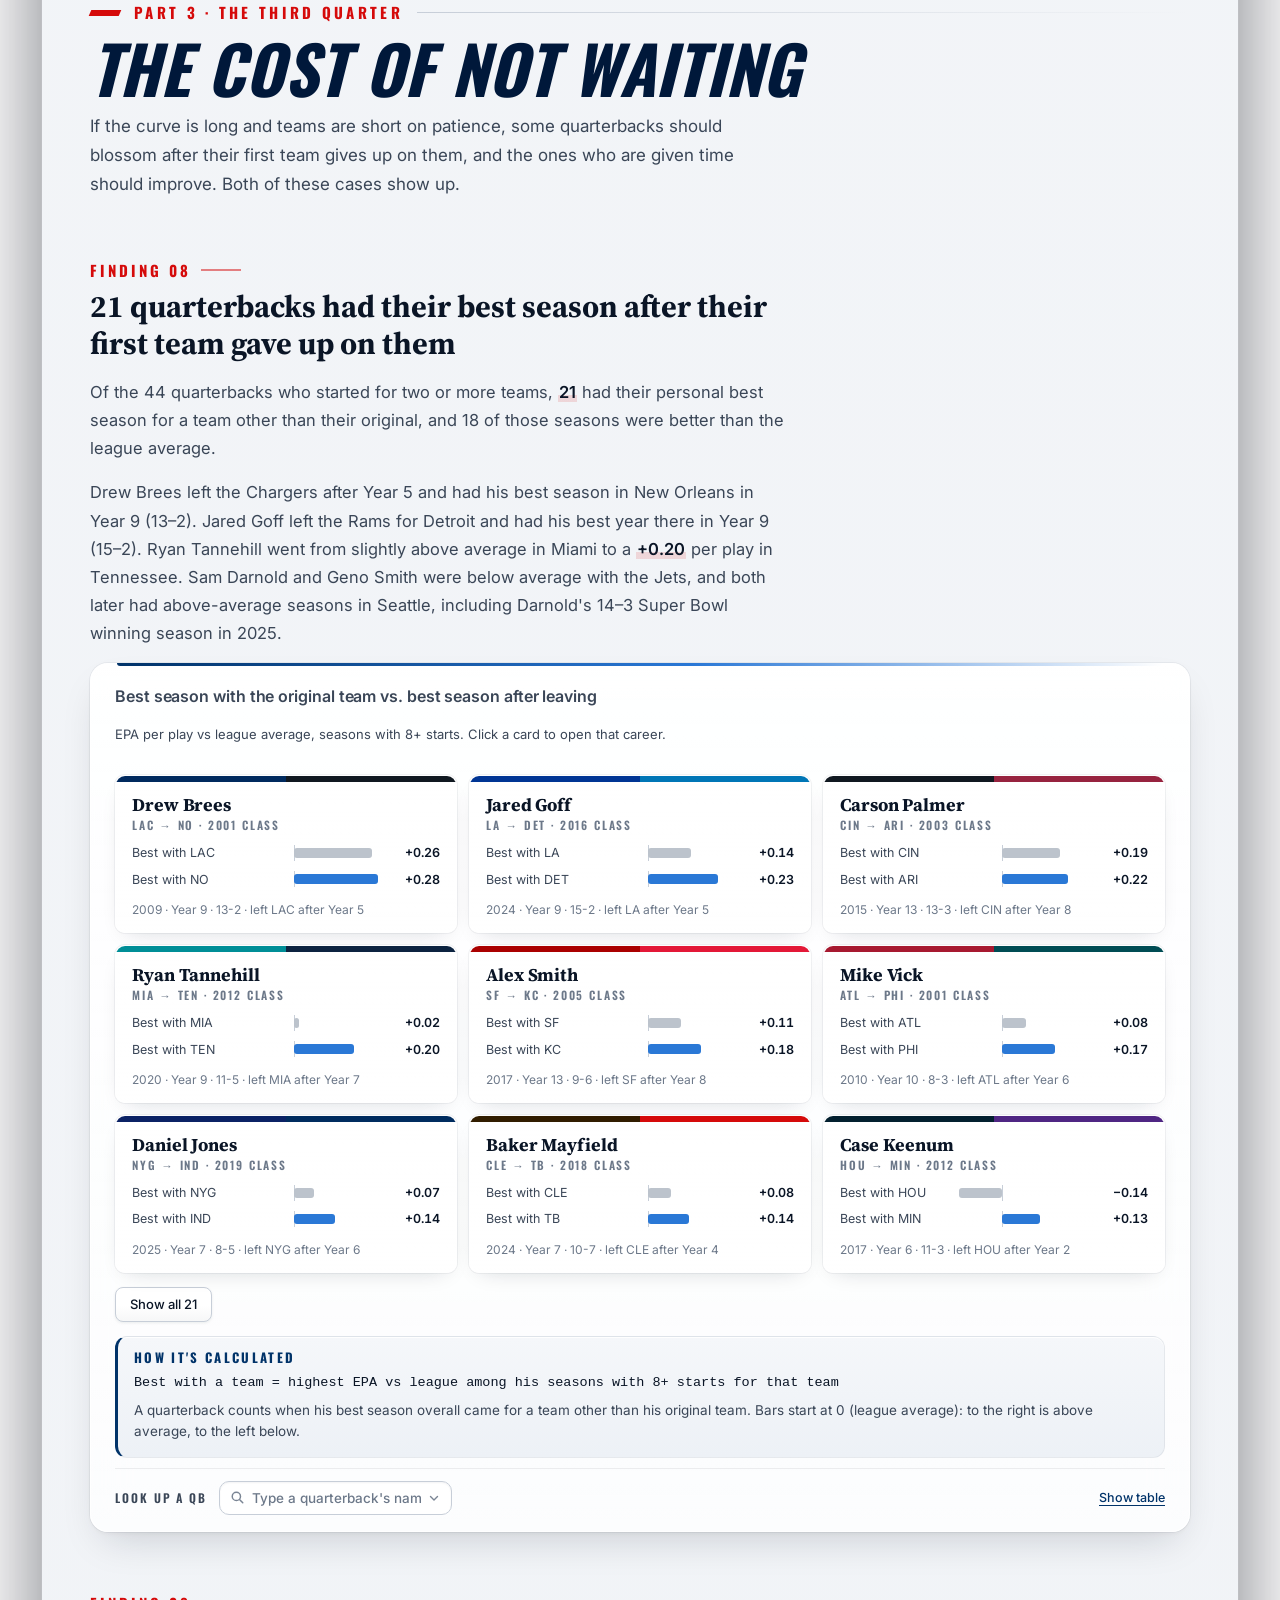
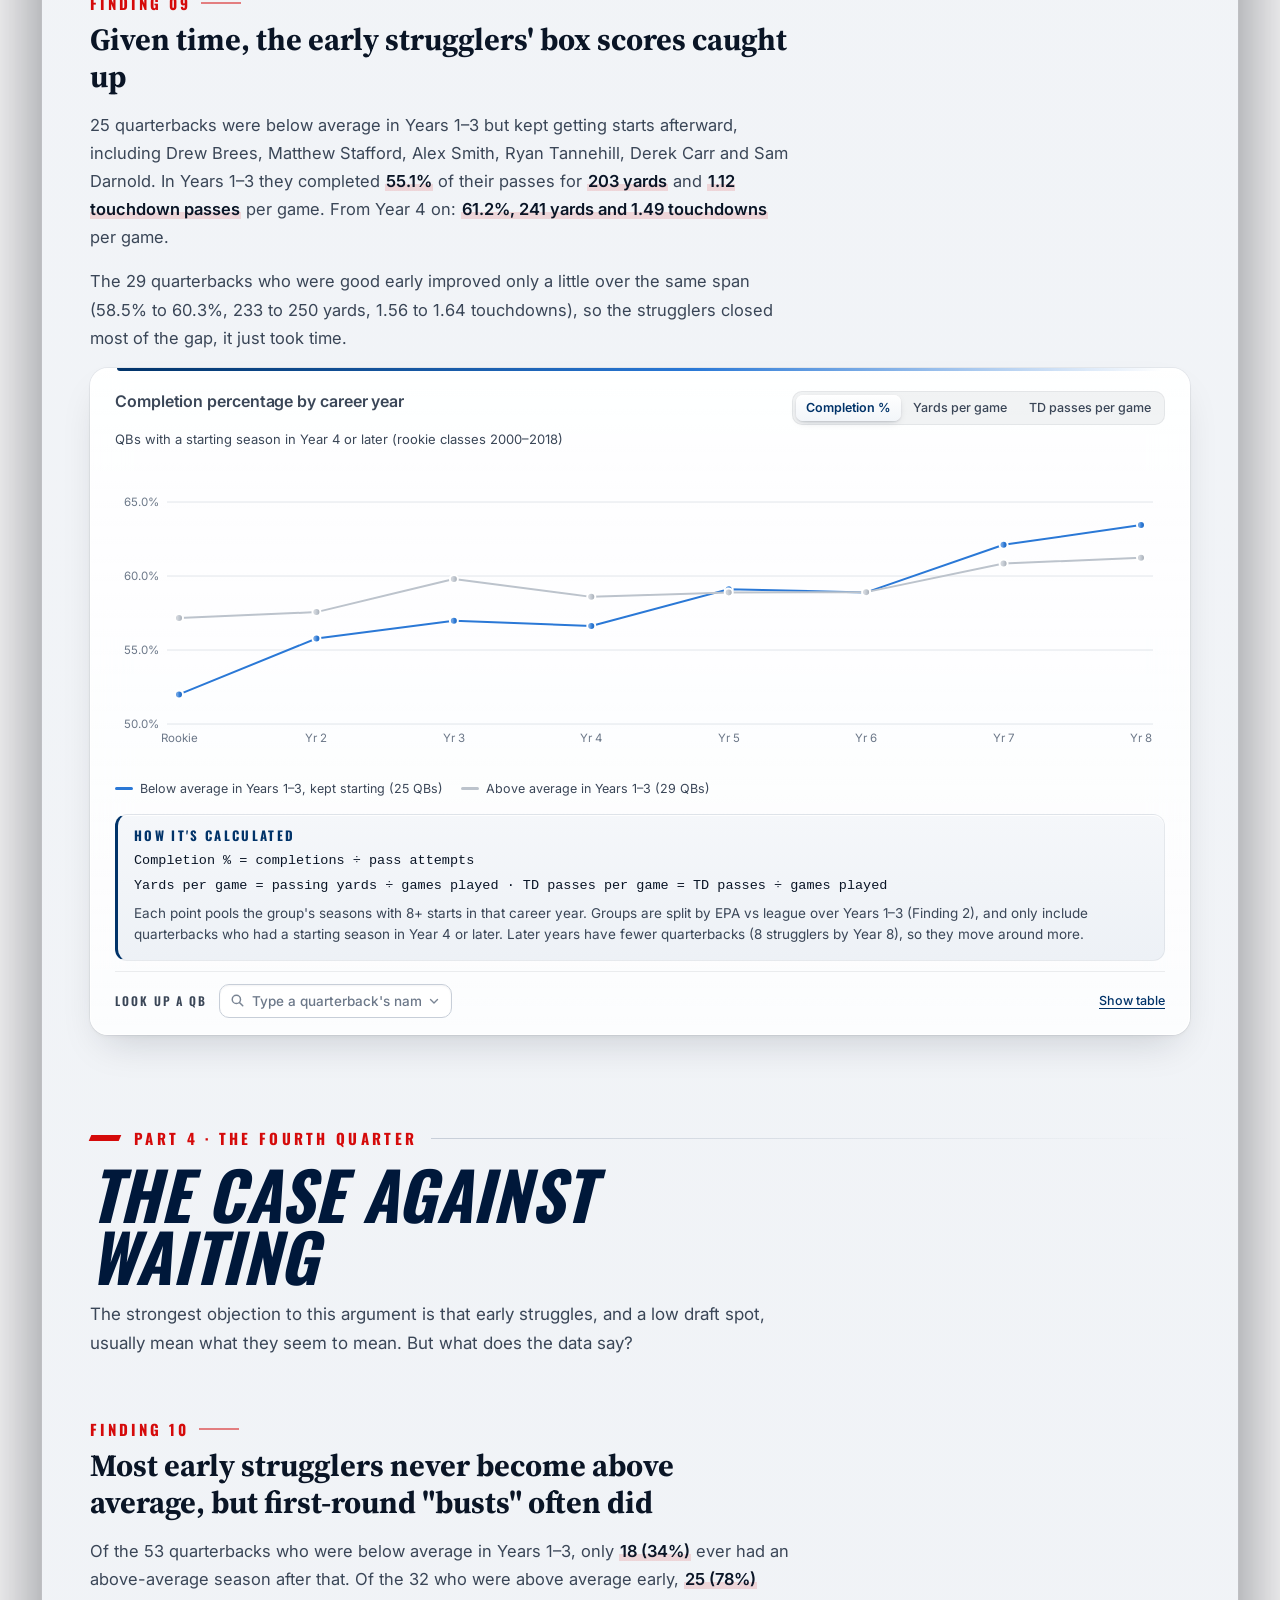
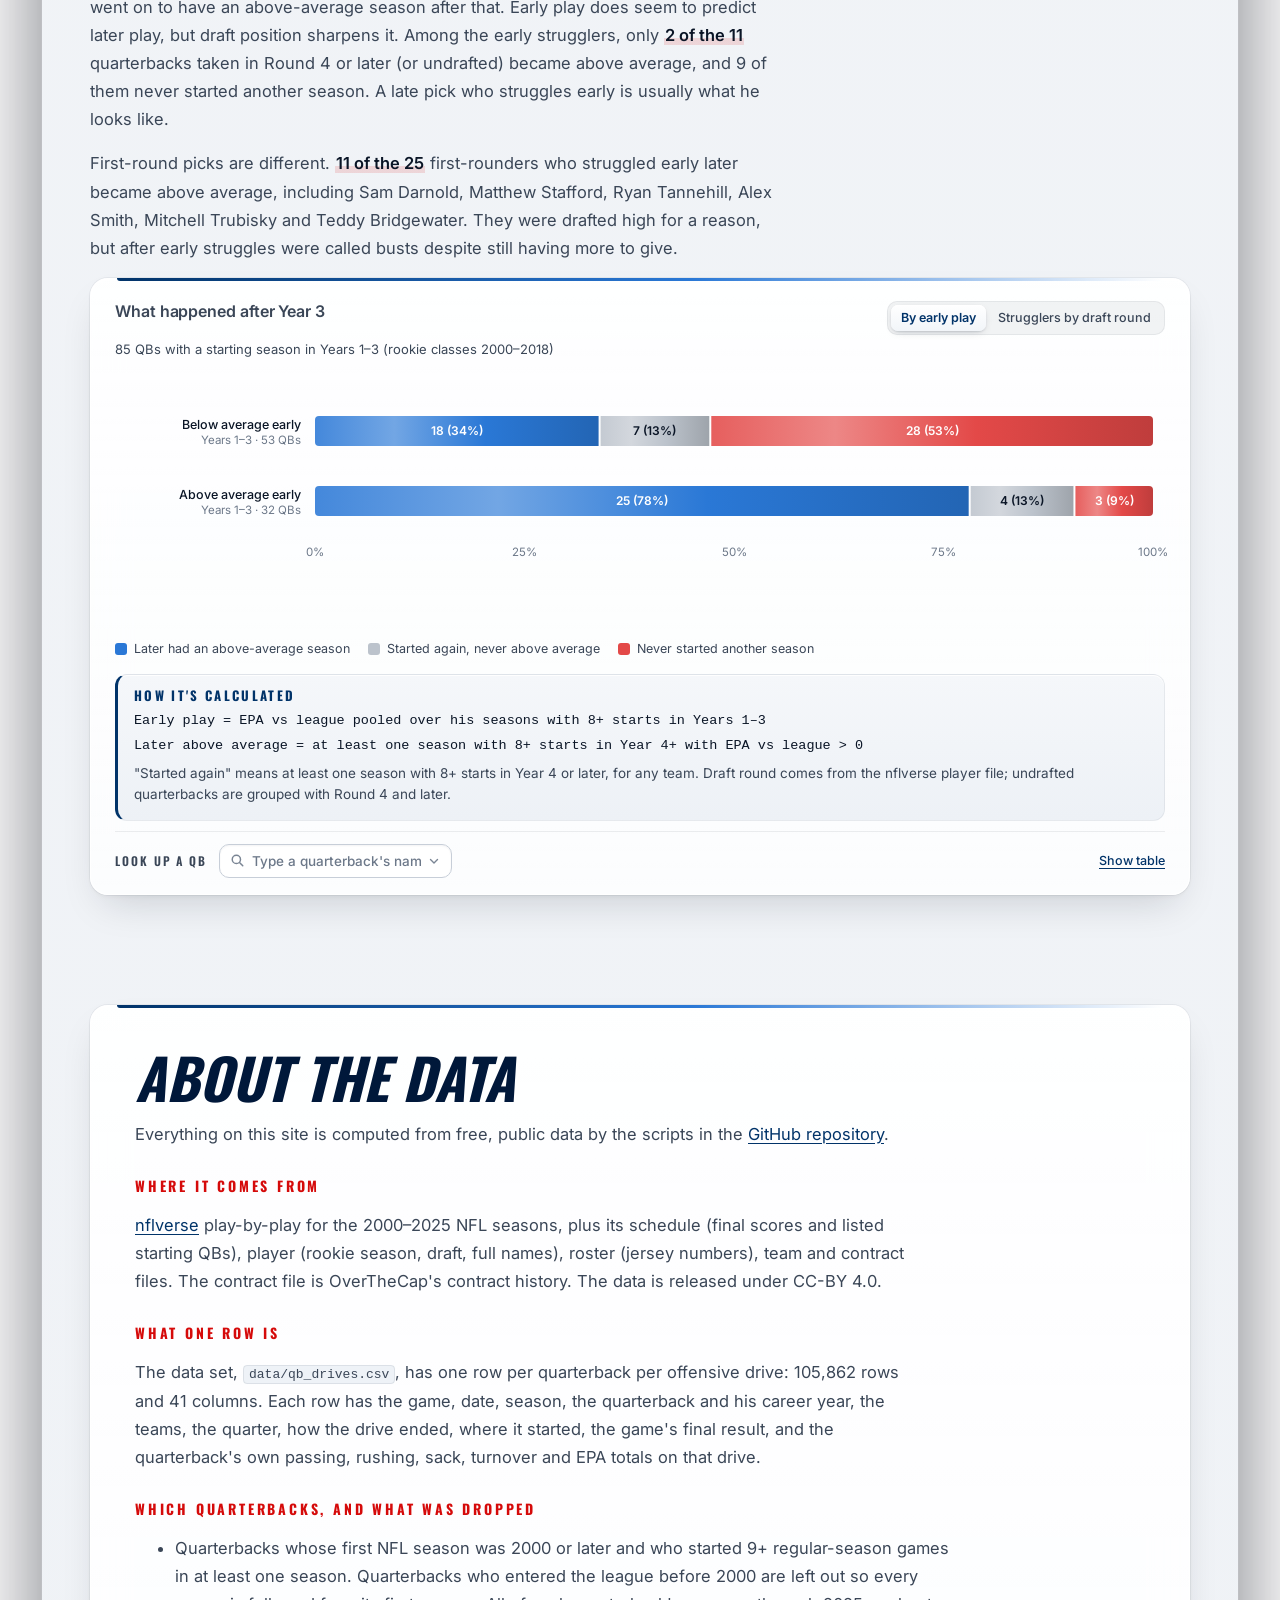
==== commit 30e34212: "Fix finding 10 wording: 25 had an above-average season later, not stayed above average Co-Authored-B" ====
--- a/index.html
+++ b/index.html
@@ -482,7 +482,7 @@
       <h3>Most early strugglers never become above average, but first-round "busts" often did</h3>
       <p>Of the 53 quarterbacks who were below average in Years 1–3, only <strong>18 (34%)</strong> ever had an
         above-average season after that. Of the 32 who were above average early, <strong>25 (78%)</strong> went on to
-        stay above average after. Early play does seem to predict later play, but draft position sharpens it. Among the
+        have an above-average season after that. Early play does seem to predict later play, but draft position sharpens it. Among the
         early strugglers, only <strong>2 of the 11</strong> quarterbacks taken in Round 4 or later (or undrafted) became above average, and 9 of them never started another
         season. A late pick who struggles early is usually what he looks like.</p>
       <p>First-round picks are different. <strong>11 of the 25</strong> first-rounders who struggled early later became
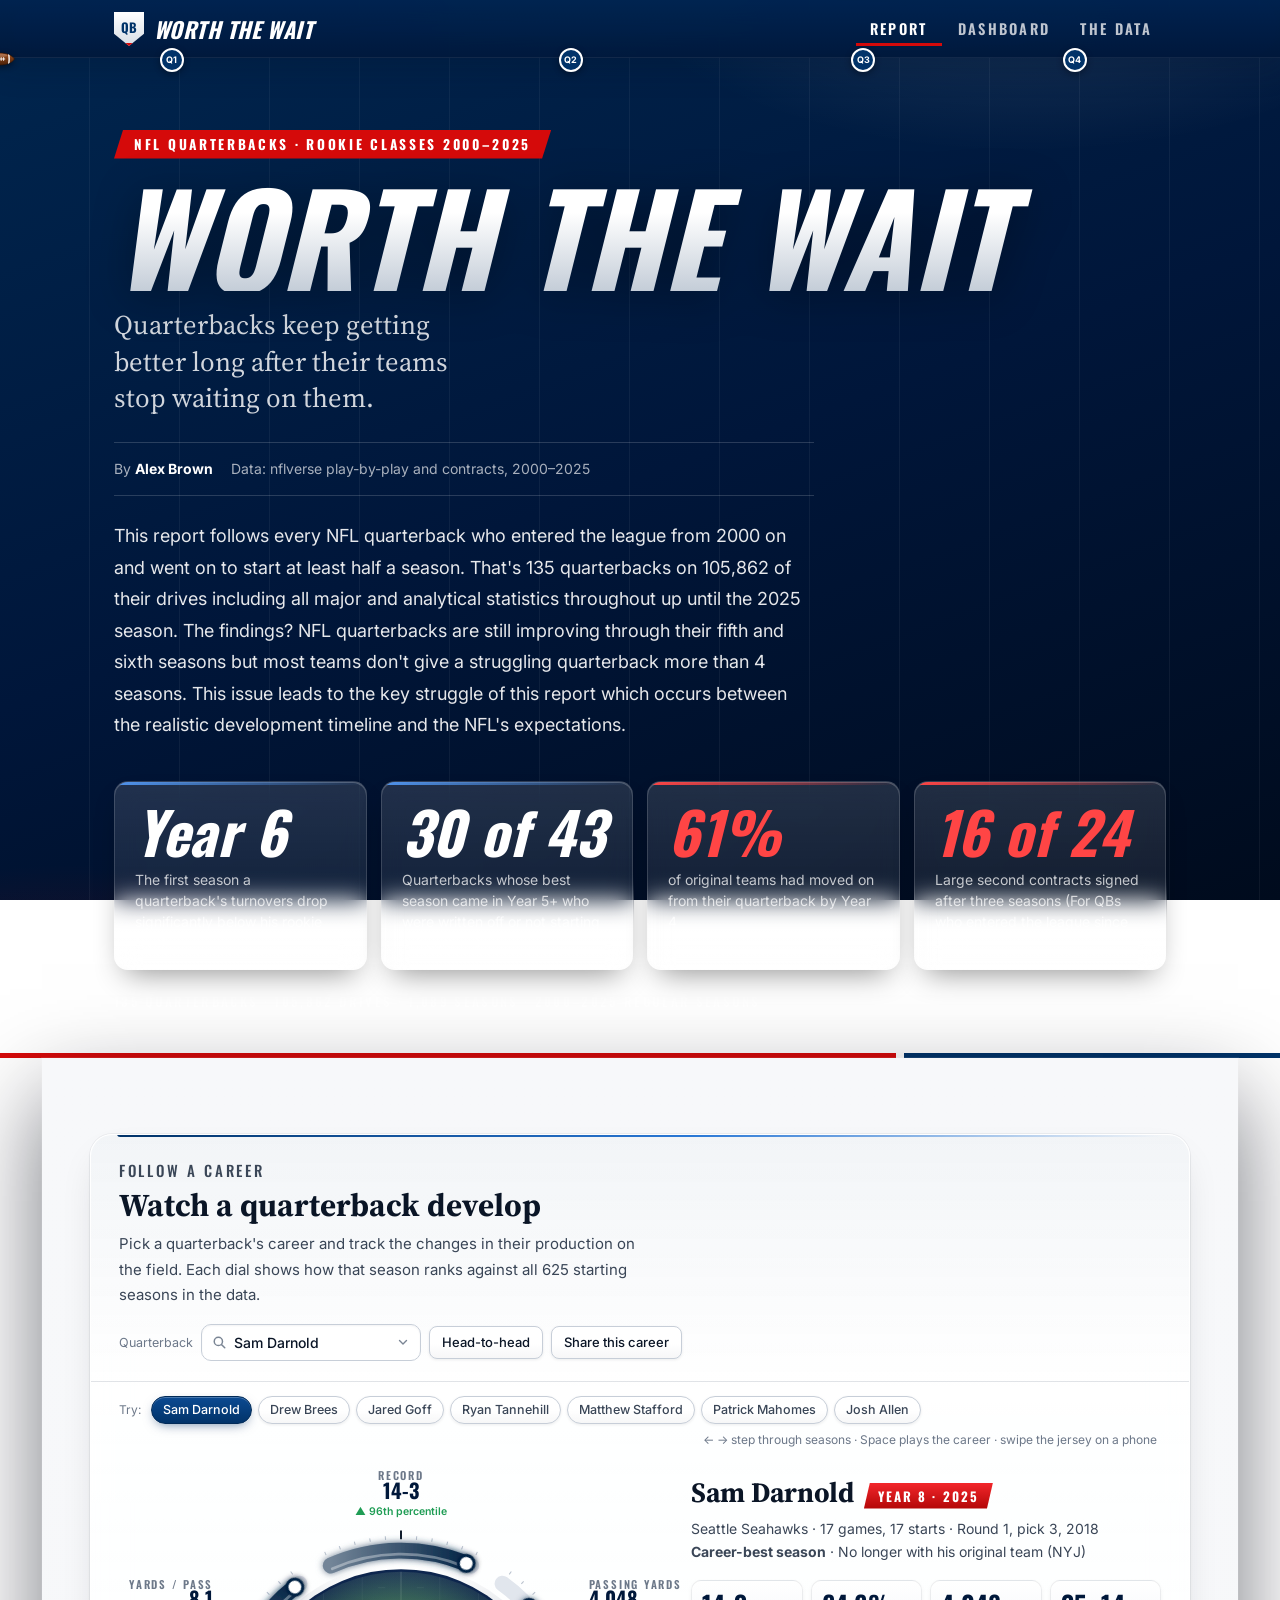
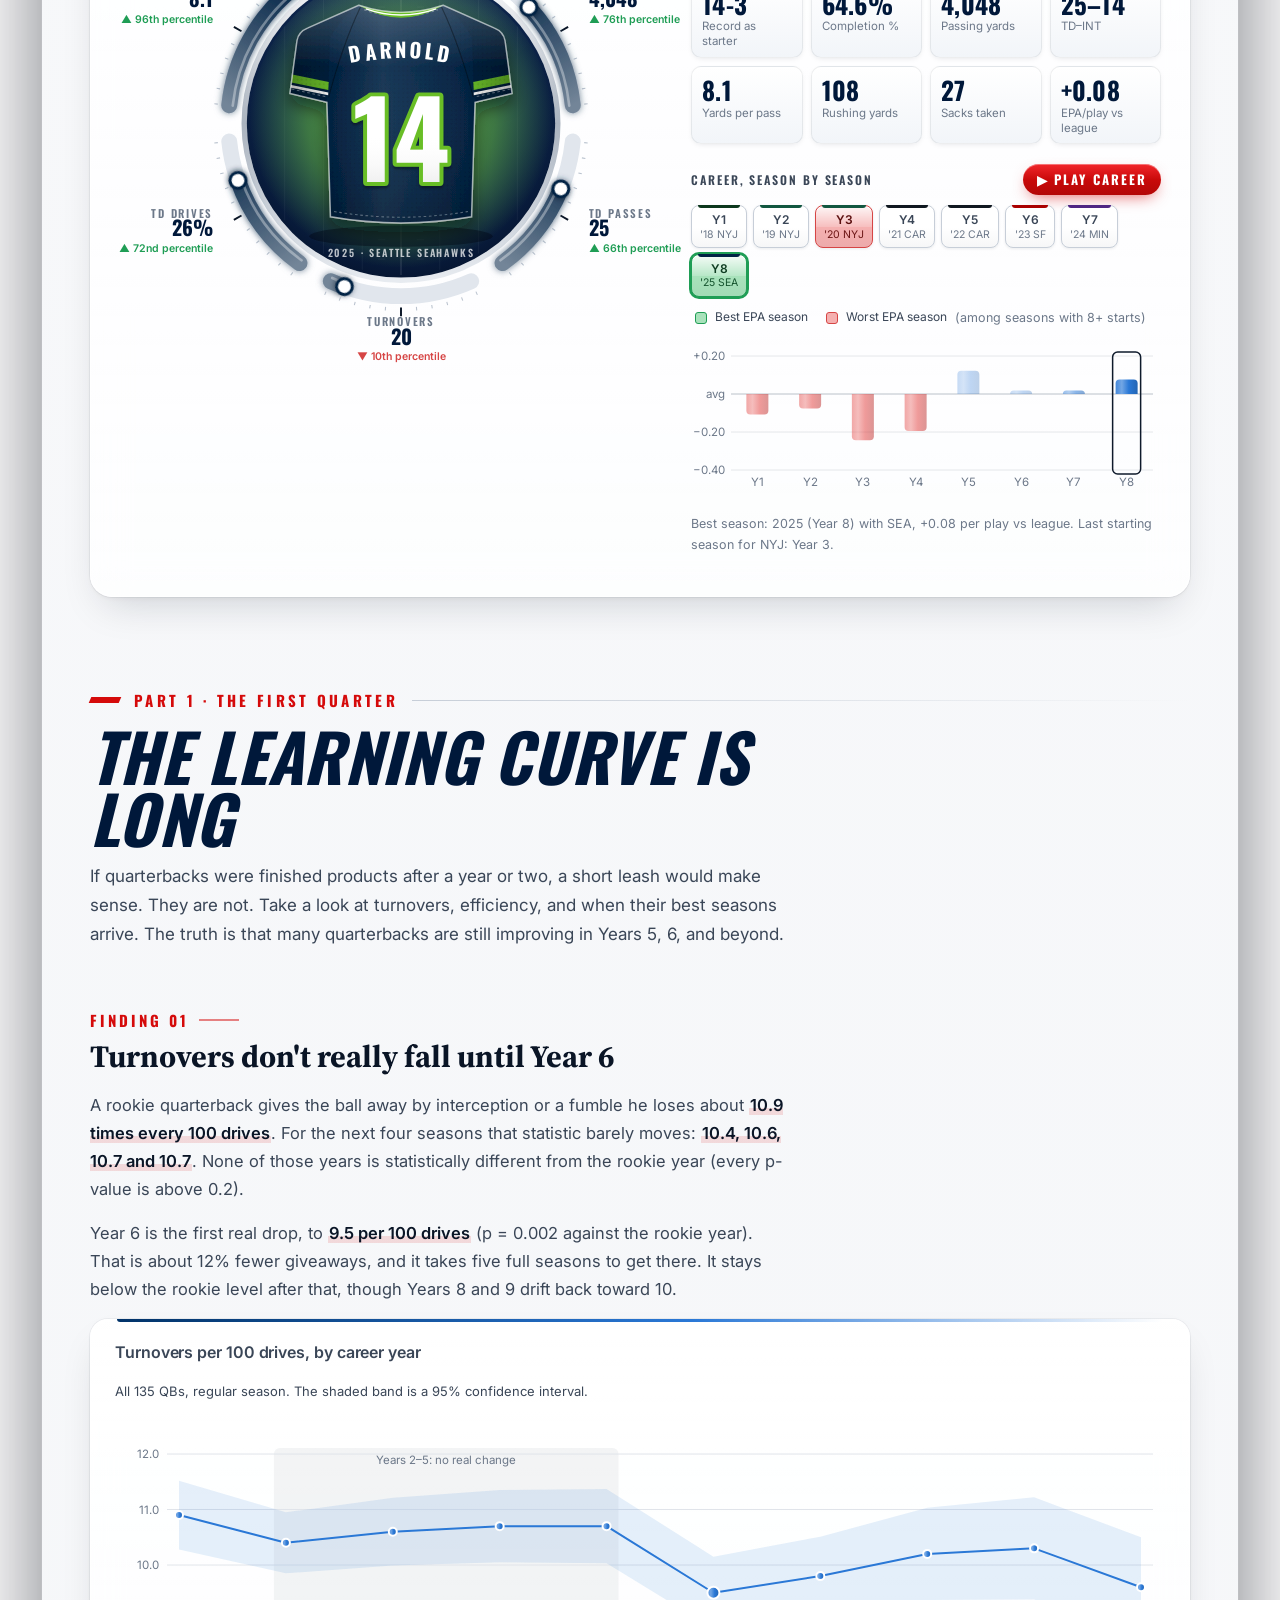
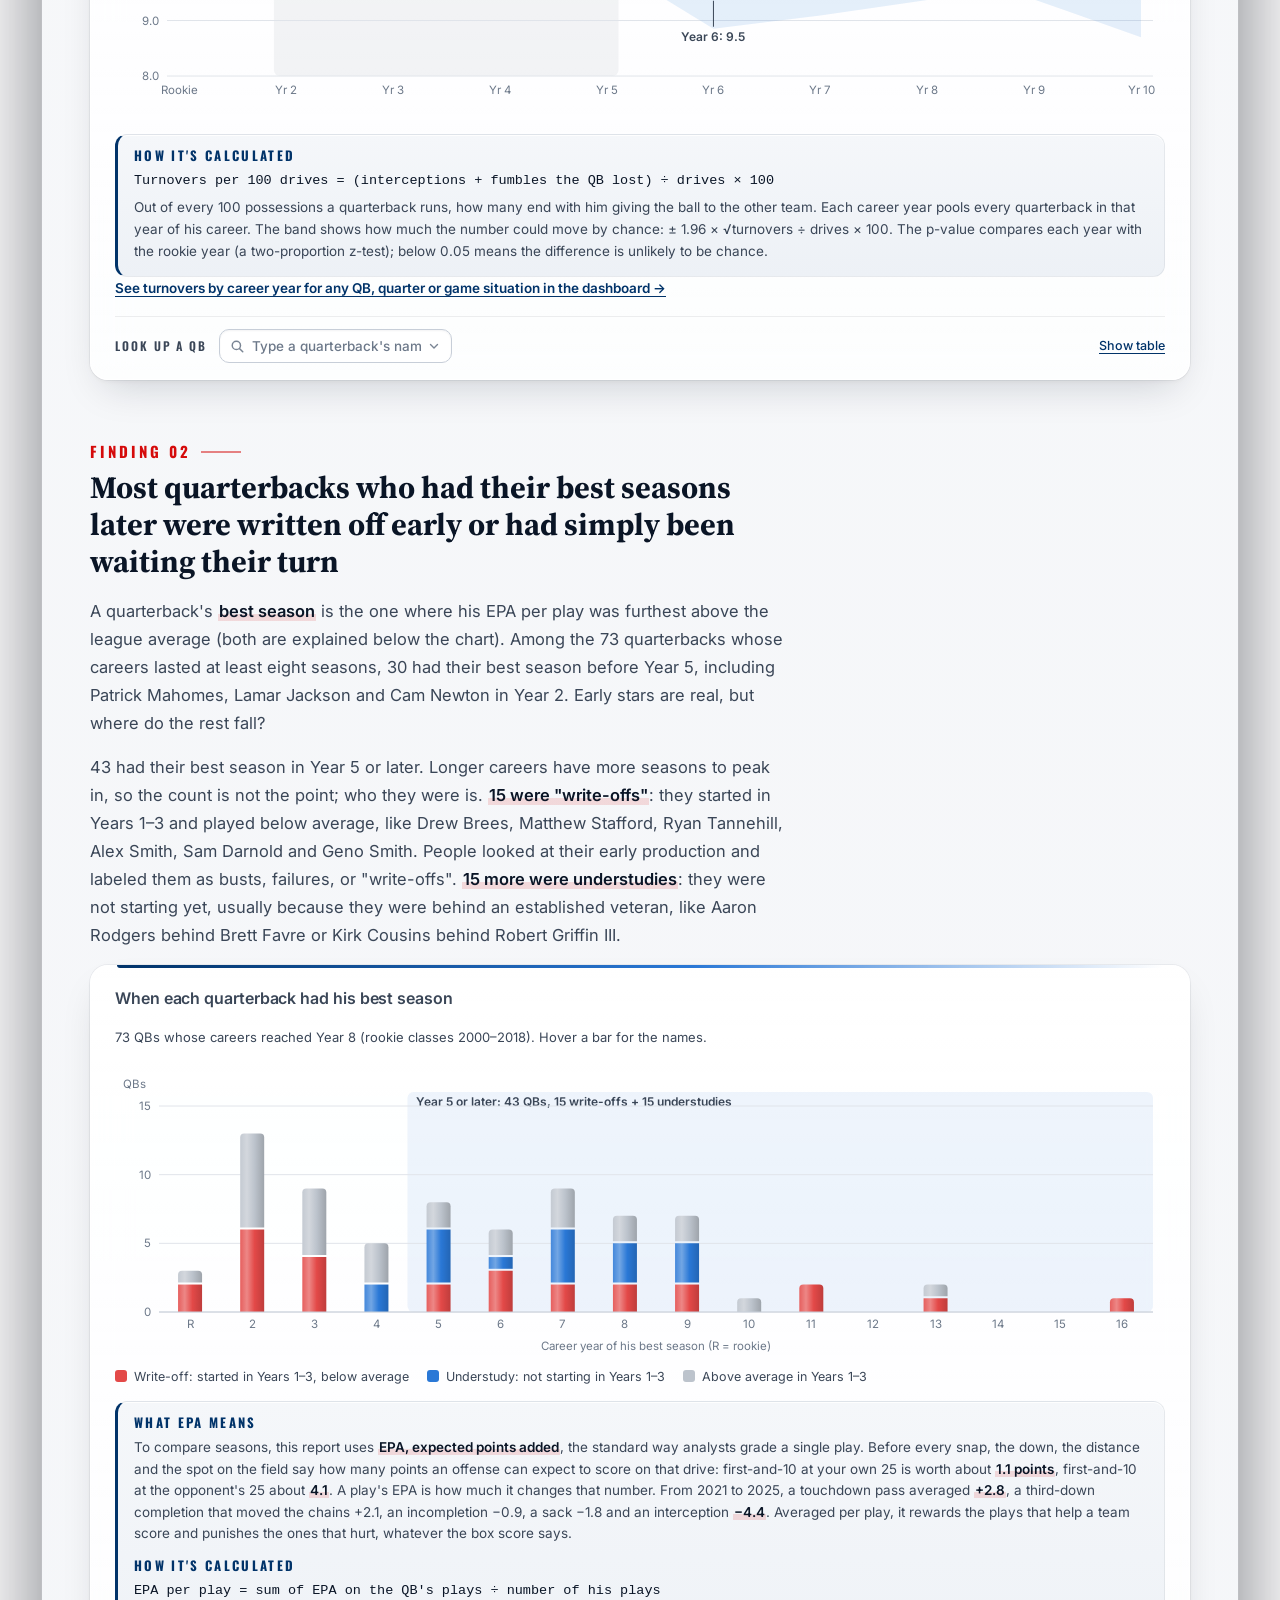
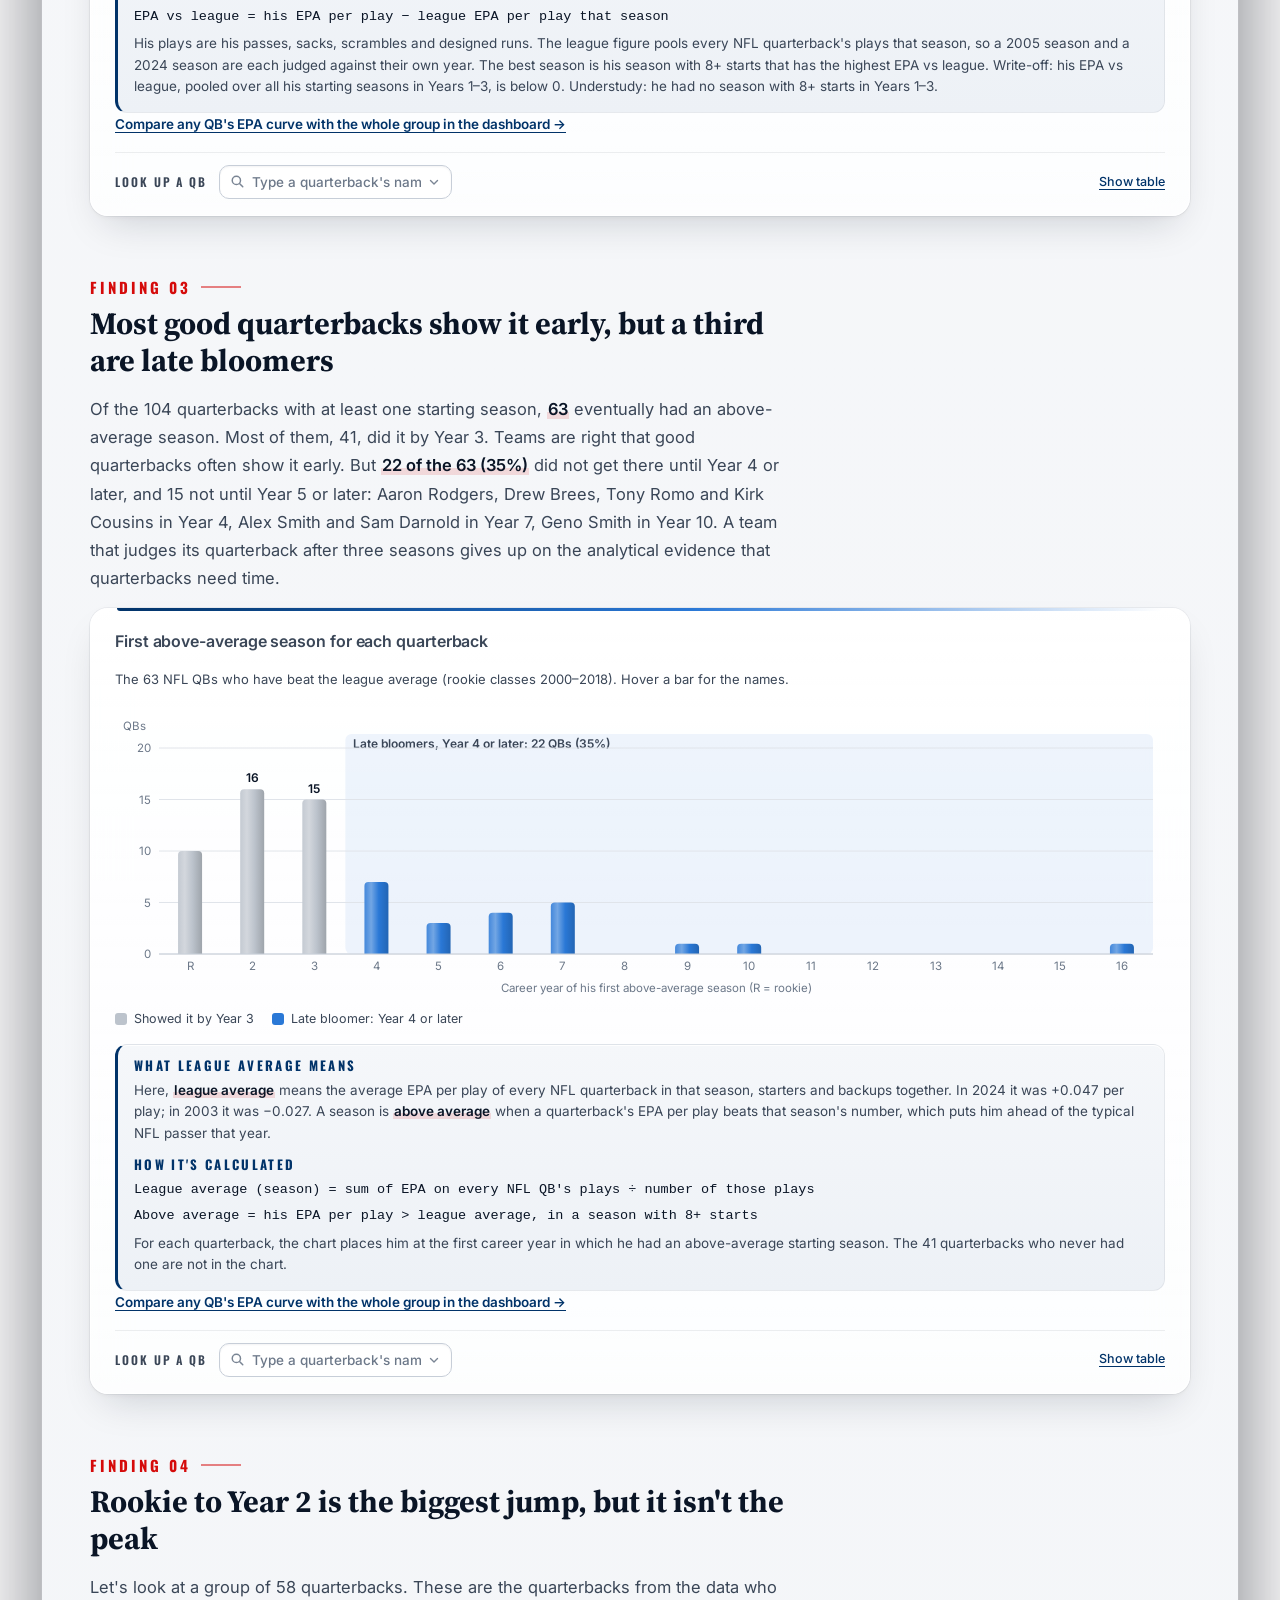
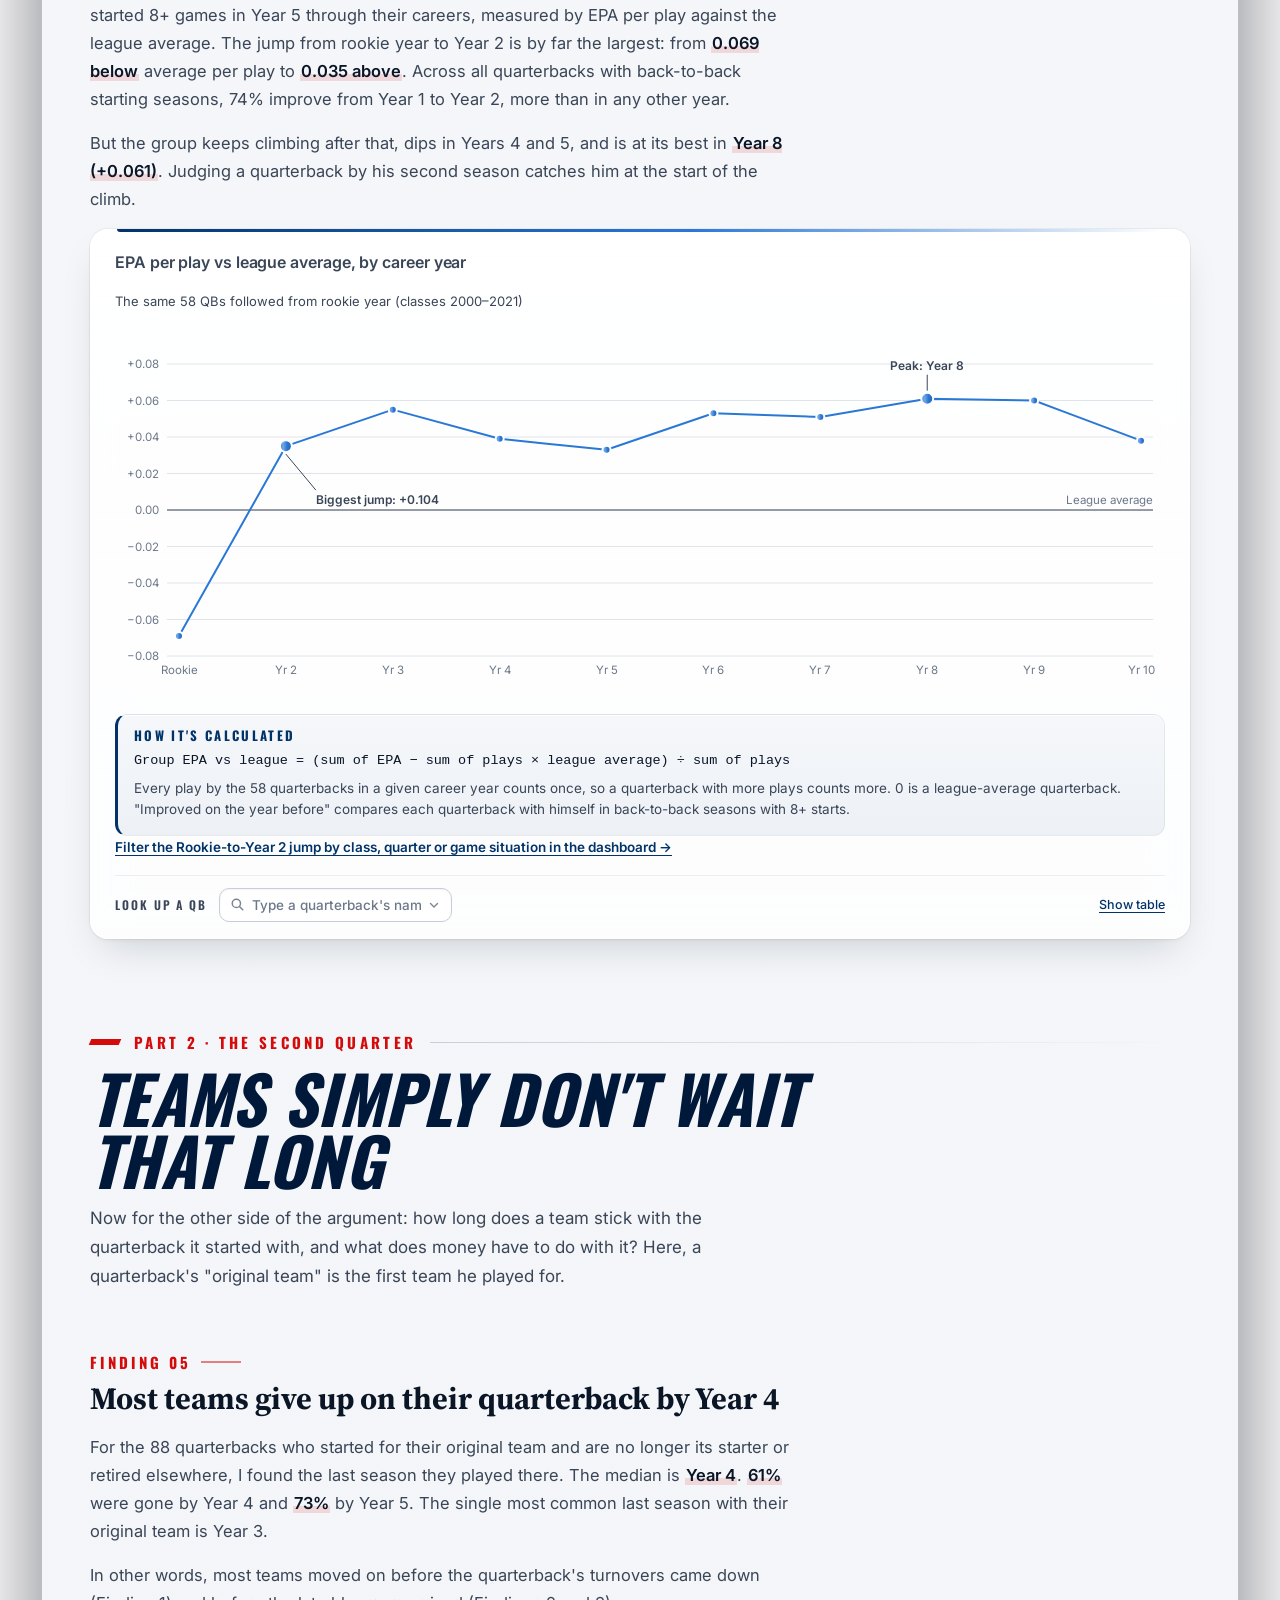
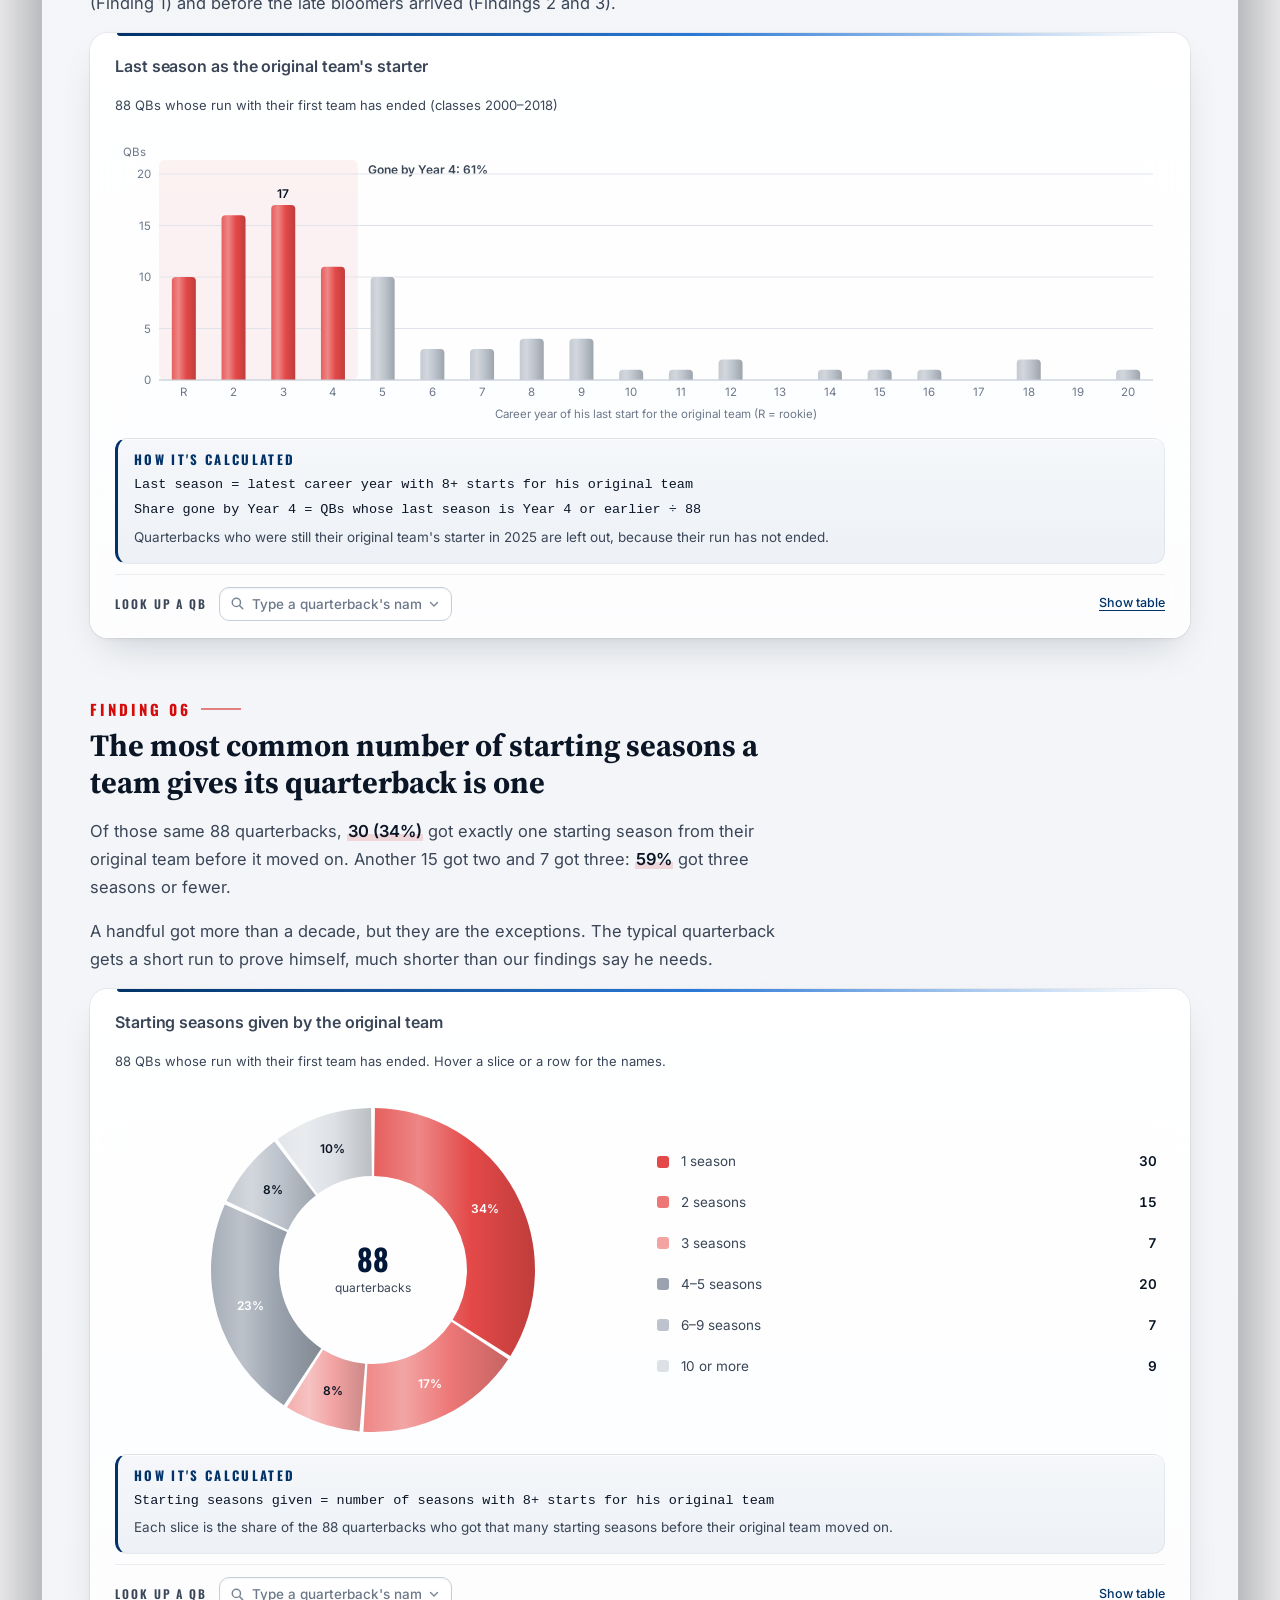
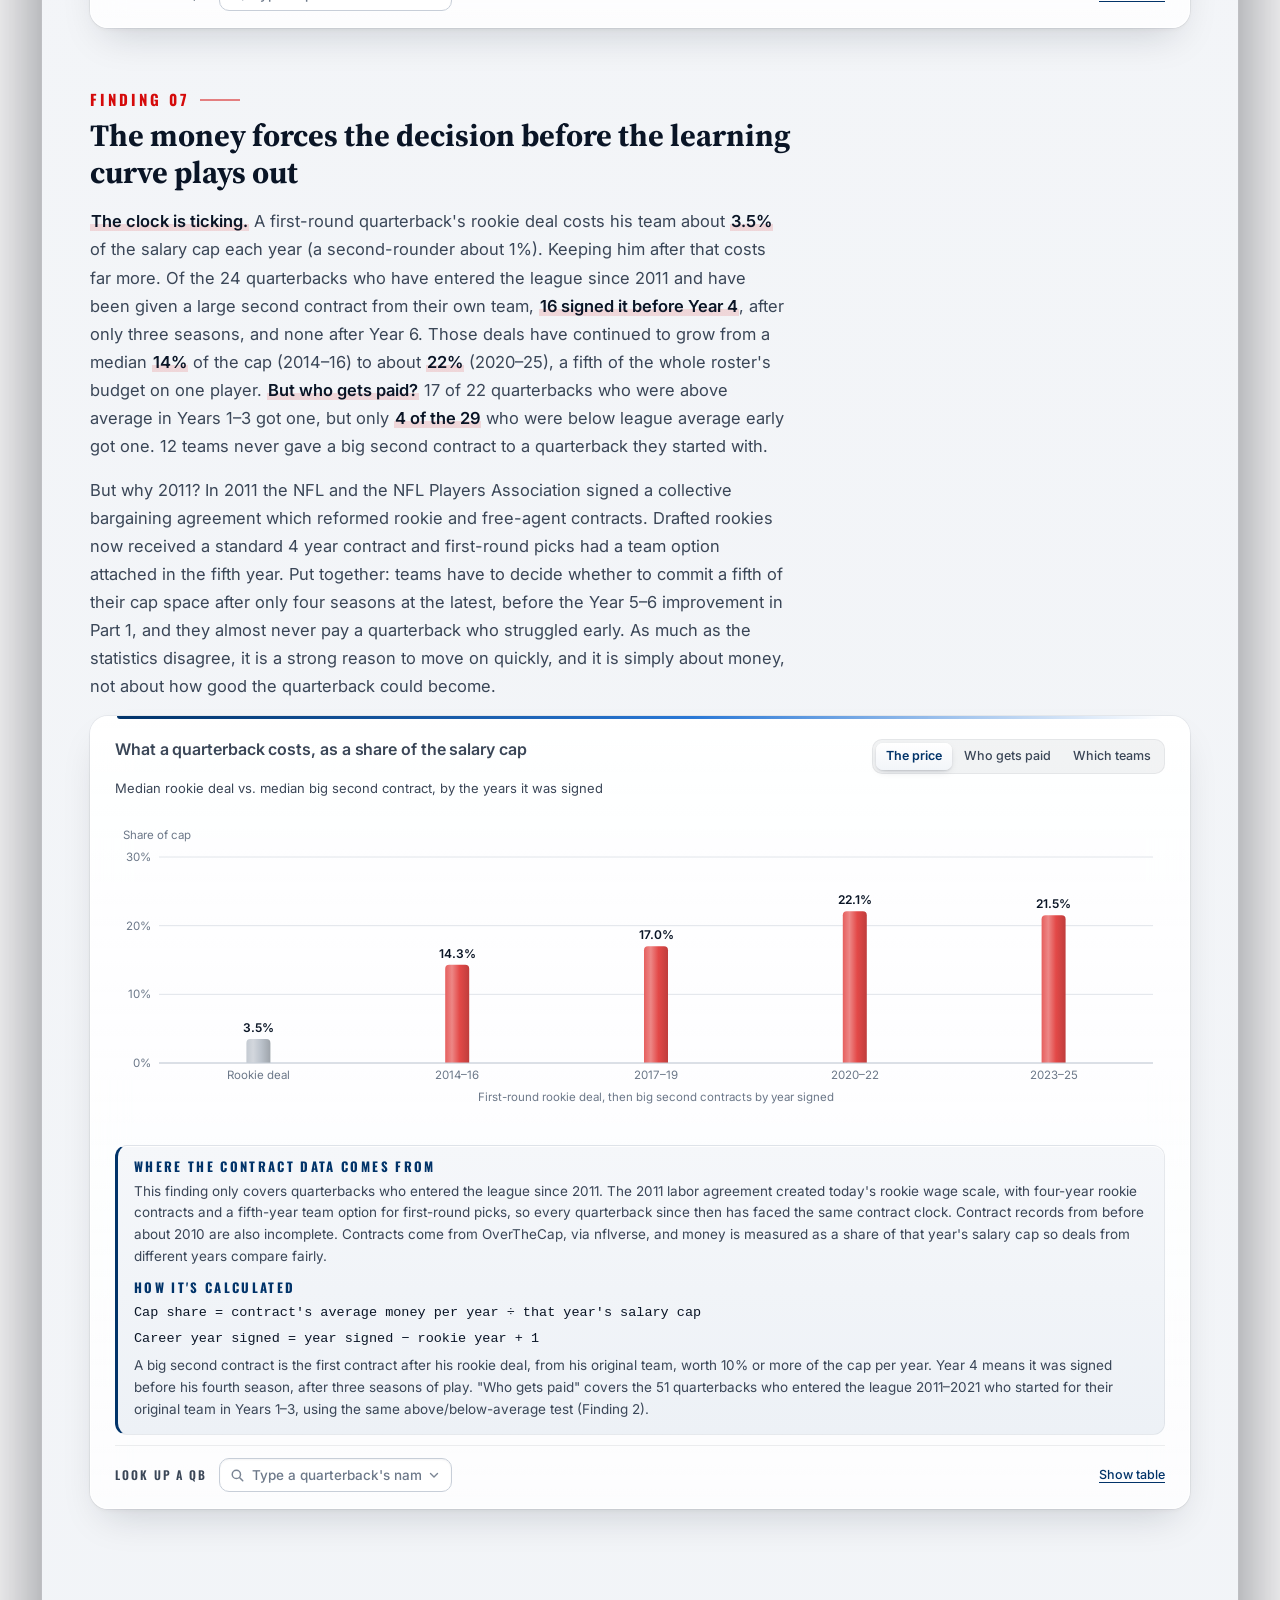
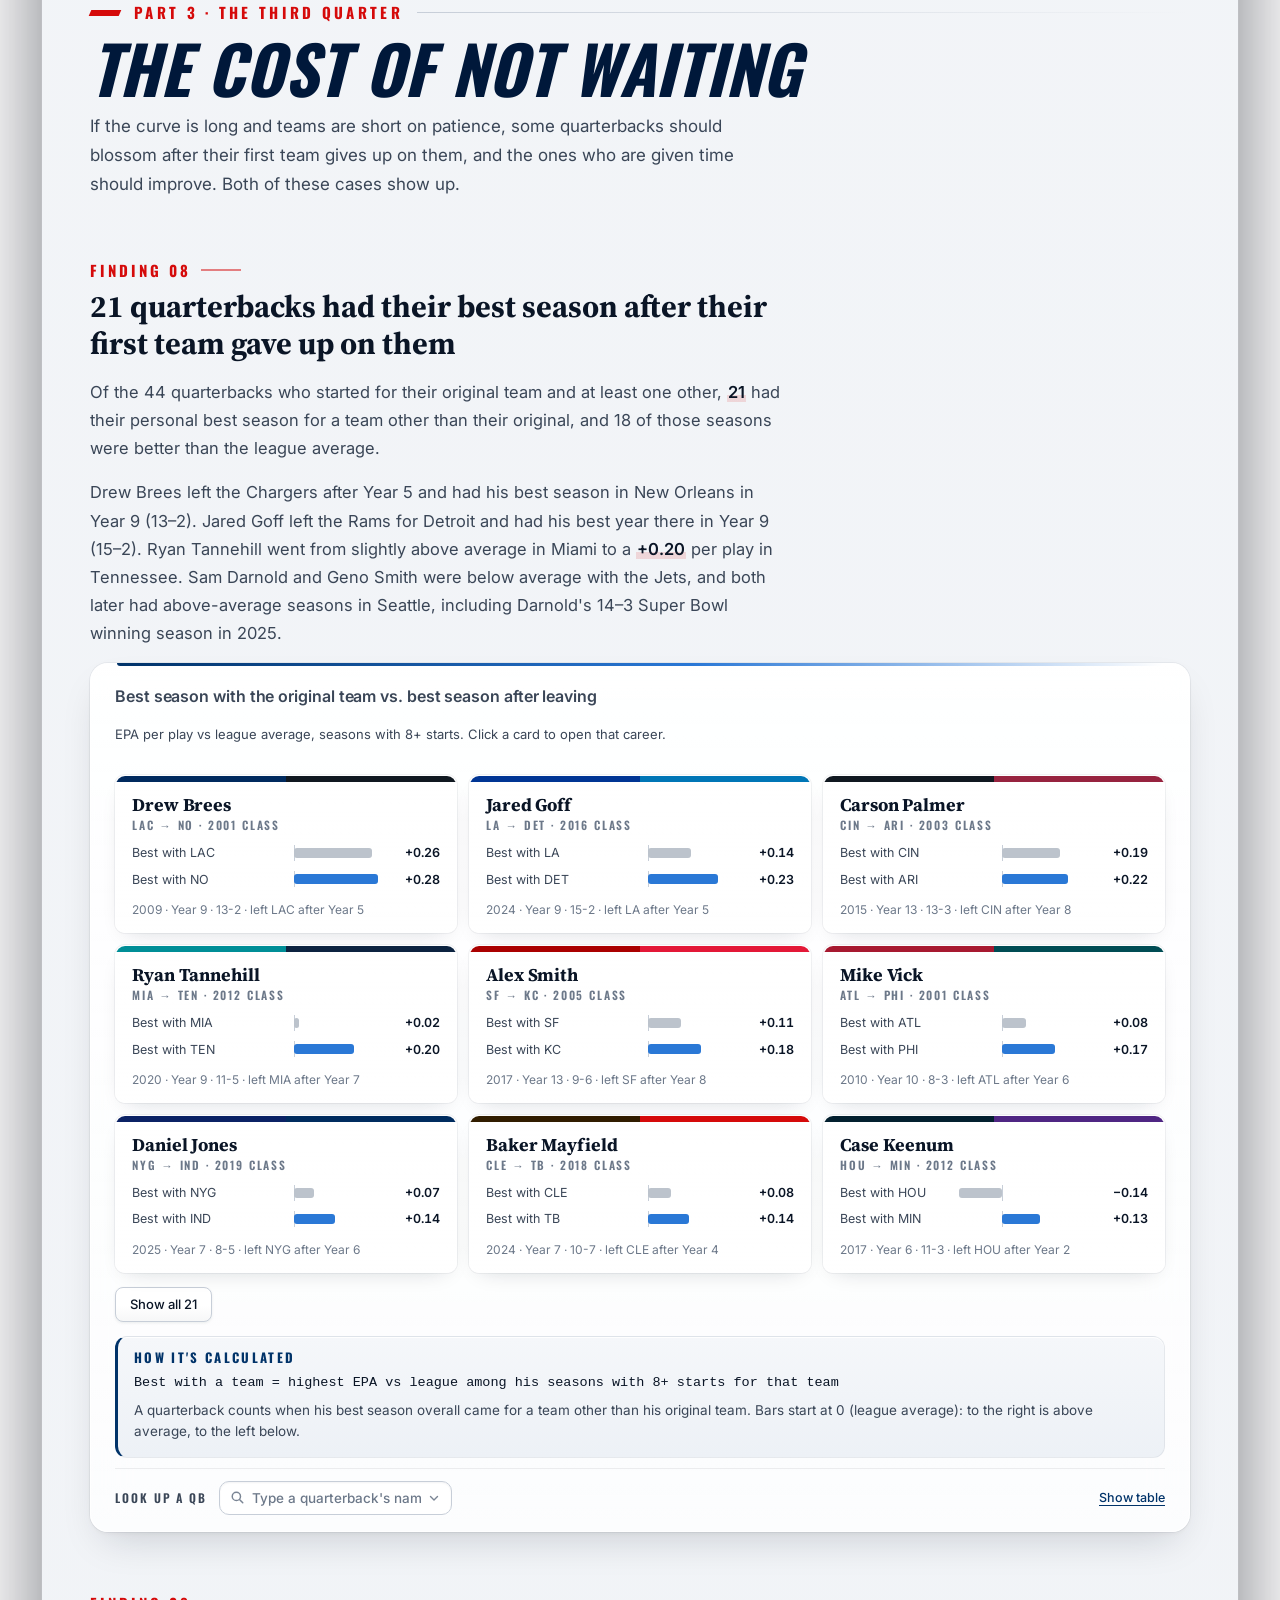
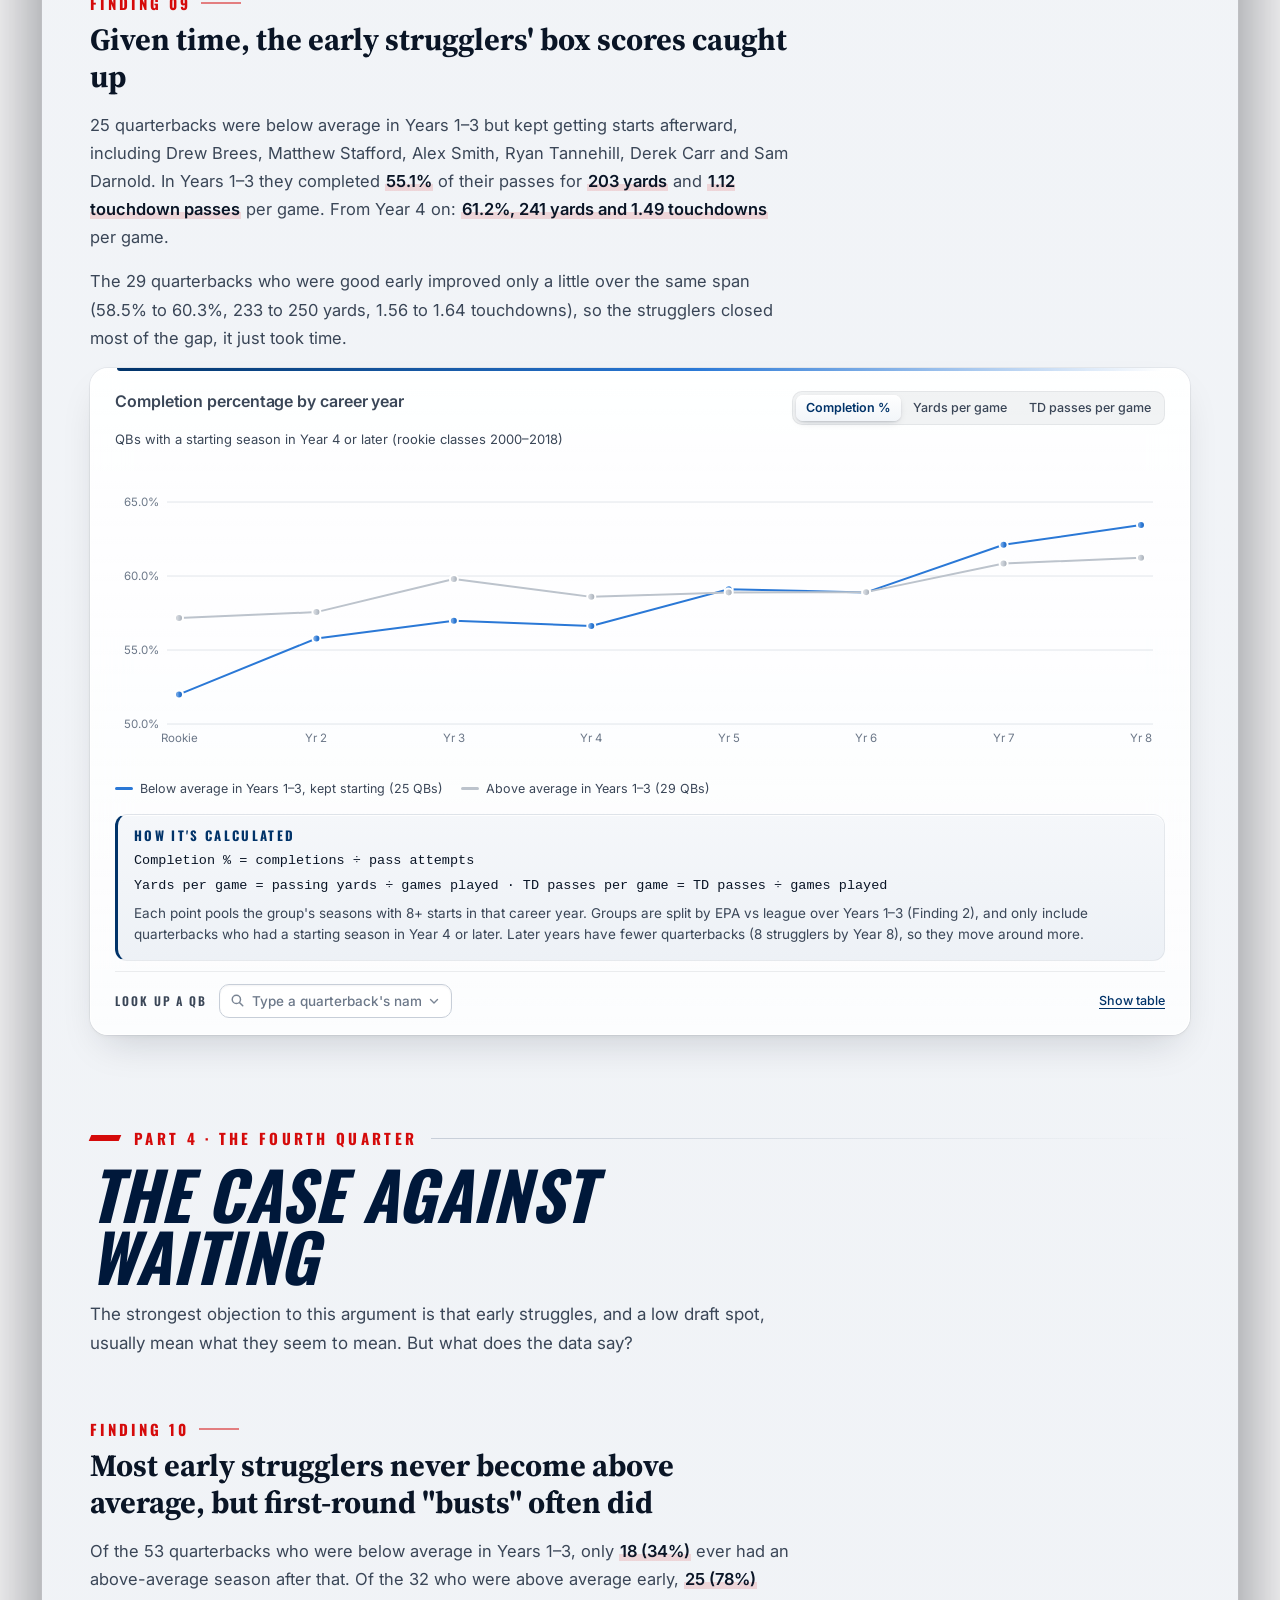
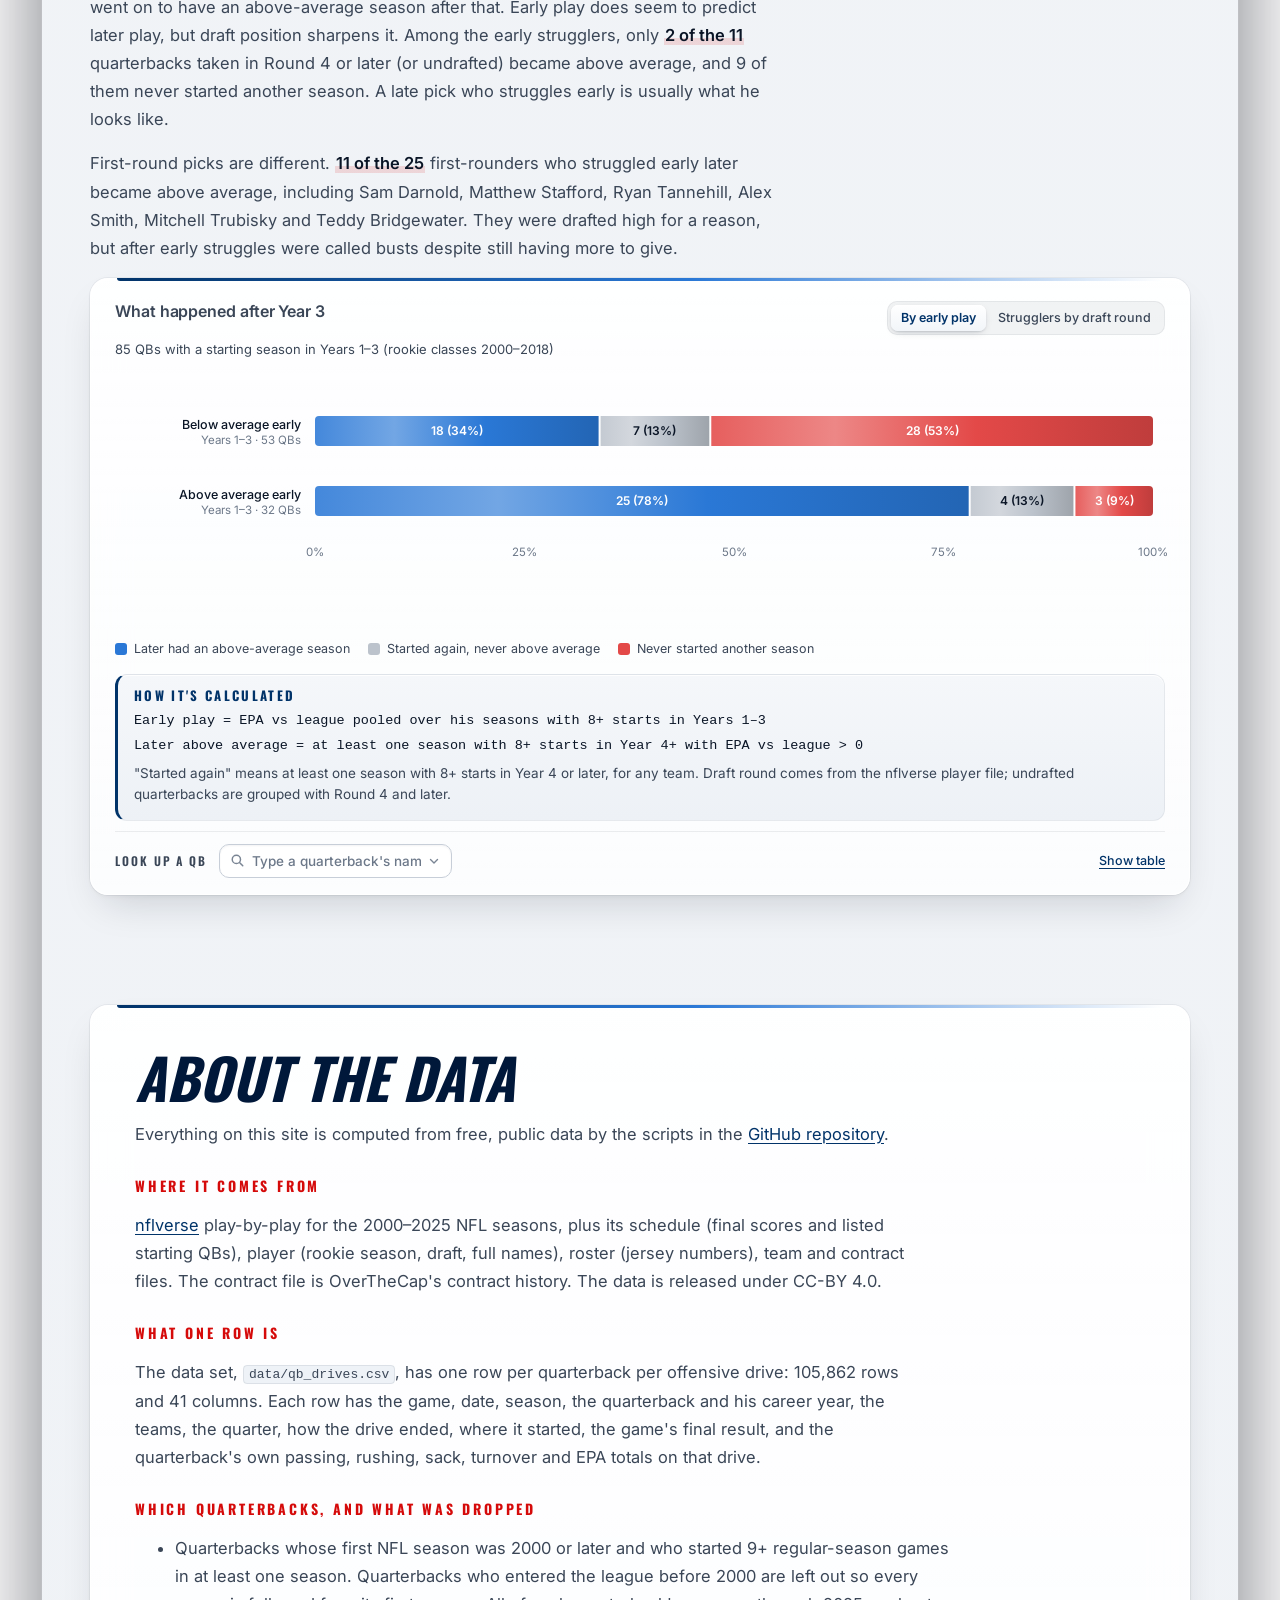
==== commit d1d2c4d4: "Correct four report details found in the full audit Finding 1: 12% fewer giveaways (exact 12.3%, not" ====
--- a/index.html
+++ b/index.html
@@ -152,7 +152,7 @@
         <strong>10.4, 10.6, 10.7 and 10.7</strong>. None of those years is statistically different from the
         rookie year (every p-value is above 0.2).</p>
       <p>Year 6 is the first real drop, to <strong>9.5 per 100 drives</strong> (p = 0.002 against the rookie
-        year). That is about 13% fewer giveaways, and it takes five full seasons to get there. It stays below
+        year). That is about 12% fewer giveaways, and it takes five full seasons to get there. It stays below
         the rookie level after that, though Years 8 and 9 drift back toward 10.</p>
     </div>
     <div class="card reveal delay" data-chart="f1">
@@ -201,7 +201,7 @@
         <span><i style="background:var(--c-neutral)"></i>Above average in Years 1–3</span></div>
       <div class="method">
         <h5>What EPA means</h5>
-        <p class="define">To compare seasons, this report uses <strong>EPA, expected points added</strong>, the standard way analysts grade a single play. Before every snap, the down, the distance and the spot on the field say how many points an offense can expect to score on that drive: first-and-10 at your own 25 is worth about <strong>1.1 points</strong>, first-and-10 at the opponent's 25 about <strong>4.1</strong>. A play's EPA is how much it changes that number. From 2021 to 2025, a touchdown pass averaged <strong>+2.8</strong>, a third-down completion that moved the chains +2.4, an incompletion −0.9, a sack −1.8 and an interception <strong>−4.4</strong>. Averaged per play, it rewards the plays that help a team score and punishes the ones that hurt, whatever the box score says.</p>
+        <p class="define">To compare seasons, this report uses <strong>EPA, expected points added</strong>, the standard way analysts grade a single play. Before every snap, the down, the distance and the spot on the field say how many points an offense can expect to score on that drive: first-and-10 at your own 25 is worth about <strong>1.1 points</strong>, first-and-10 at the opponent's 25 about <strong>4.1</strong>. A play's EPA is how much it changes that number. From 2021 to 2025, a touchdown pass averaged <strong>+2.8</strong>, a third-down completion that moved the chains +2.1, an incompletion −0.9, a sack −1.8 and an interception <strong>−4.4</strong>. Averaged per play, it rewards the plays that help a team score and punishes the ones that hurt, whatever the box score says.</p>
         <h5>How it's calculated</h5>
         <p class="formula">EPA per play = sum of EPA on the QB's plays ÷ number of his plays</p>
         <p class="formula">EPA vs league = his EPA per play − league EPA per play that season</p>
@@ -255,8 +255,8 @@
       <h3>Rookie to Year 2 is the biggest jump, but it isn't the peak</h3>
       <p>Let's look at a group of 58 quarterbacks. These are the quarterbacks from the data who started 8+ games in
         Year 5 through their careers, measured by EPA per play against the league average. The jump from rookie year to Year 2 is by
-        far the largest: from <strong>0.069 below</strong> average per play to <strong>0.035 above</strong>. 74% of
-        quarterbacks improve from Year 1 to Year 2, more than in any other year.</p>
+        far the largest: from <strong>0.069 below</strong> average per play to <strong>0.035 above</strong>. Across all quarterbacks with
+        back-to-back starting seasons, 74% improve from Year 1 to Year 2, more than in any other year.</p>
       <p>But the group keeps climbing after that, dips in Years 4 and 5, and is at its best in <strong>Year 8
         (+0.061)</strong>. Judging a quarterback by his second season catches him at the start of the climb.</p>
     </div>
@@ -406,7 +406,7 @@
     <div class="finding-text reveal">
       <div class="num">Finding 08</div>
       <h3>21 quarterbacks had their best season after their first team gave up on them</h3>
-      <p>Of the 44 quarterbacks who started for two or more teams, <strong>21</strong> had their personal best season for a team
+      <p>Of the 44 quarterbacks who started for their original team and at least one other, <strong>21</strong> had their personal best season for a team
         other than their original, and 18 of those seasons were better than the league average.</p>
       <p>Drew Brees left the Chargers after Year 5 and had his best season in New Orleans in Year 9 (13–2). Jared Goff left
         the Rams for Detroit and had his best year there in Year 9 (15–2). Ryan Tannehill went from slightly above
